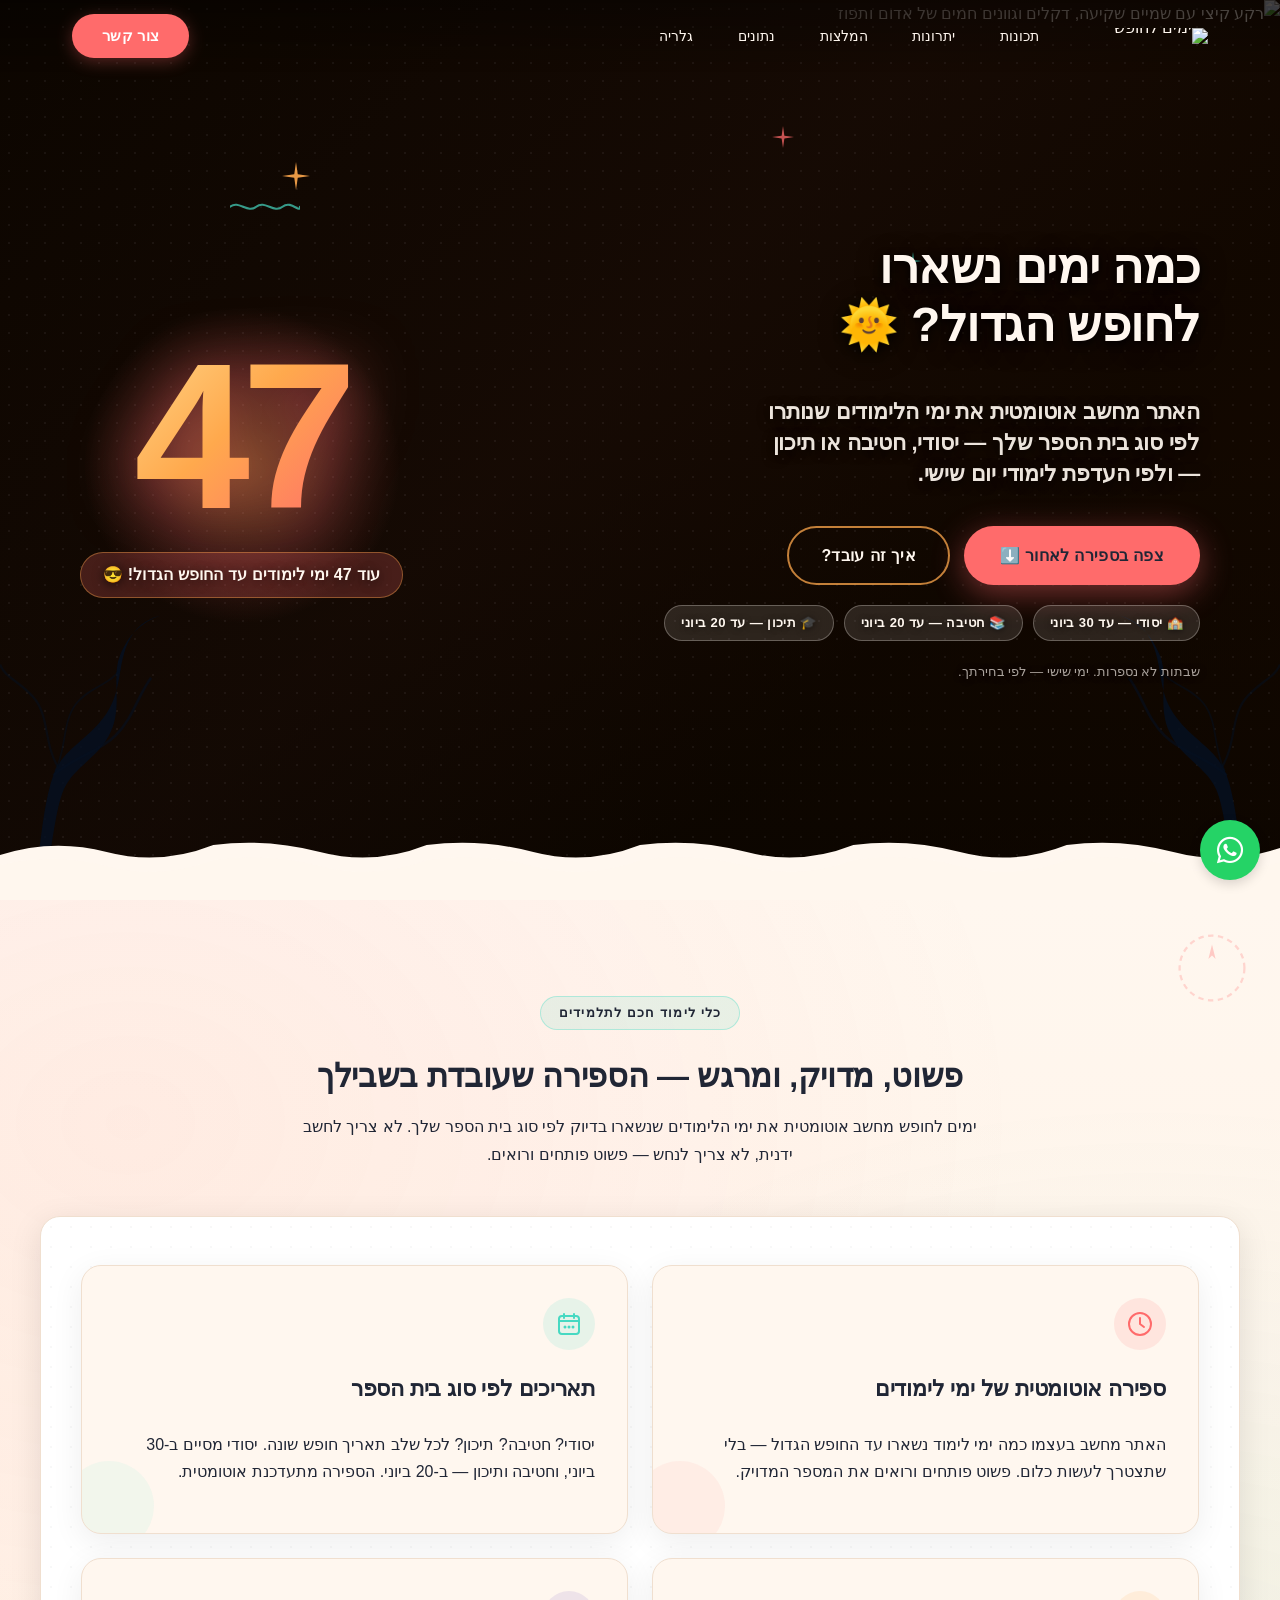
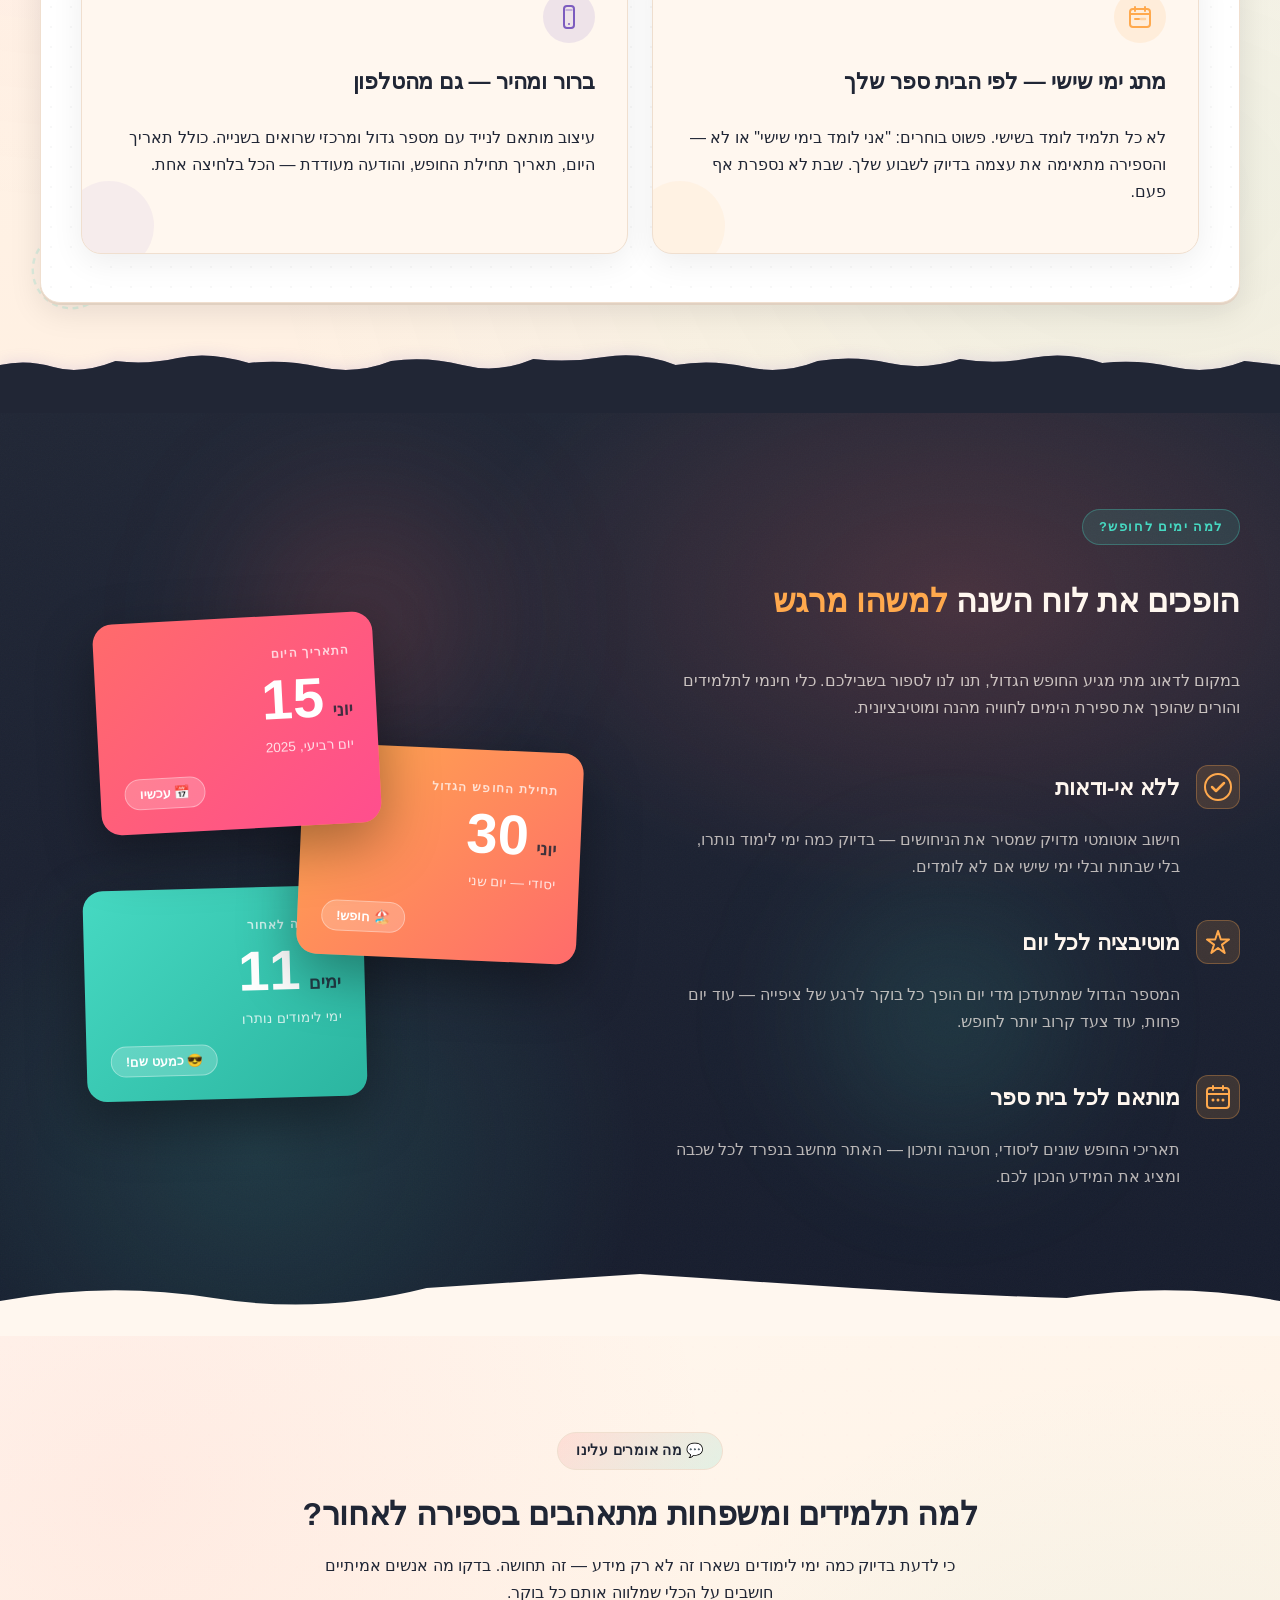
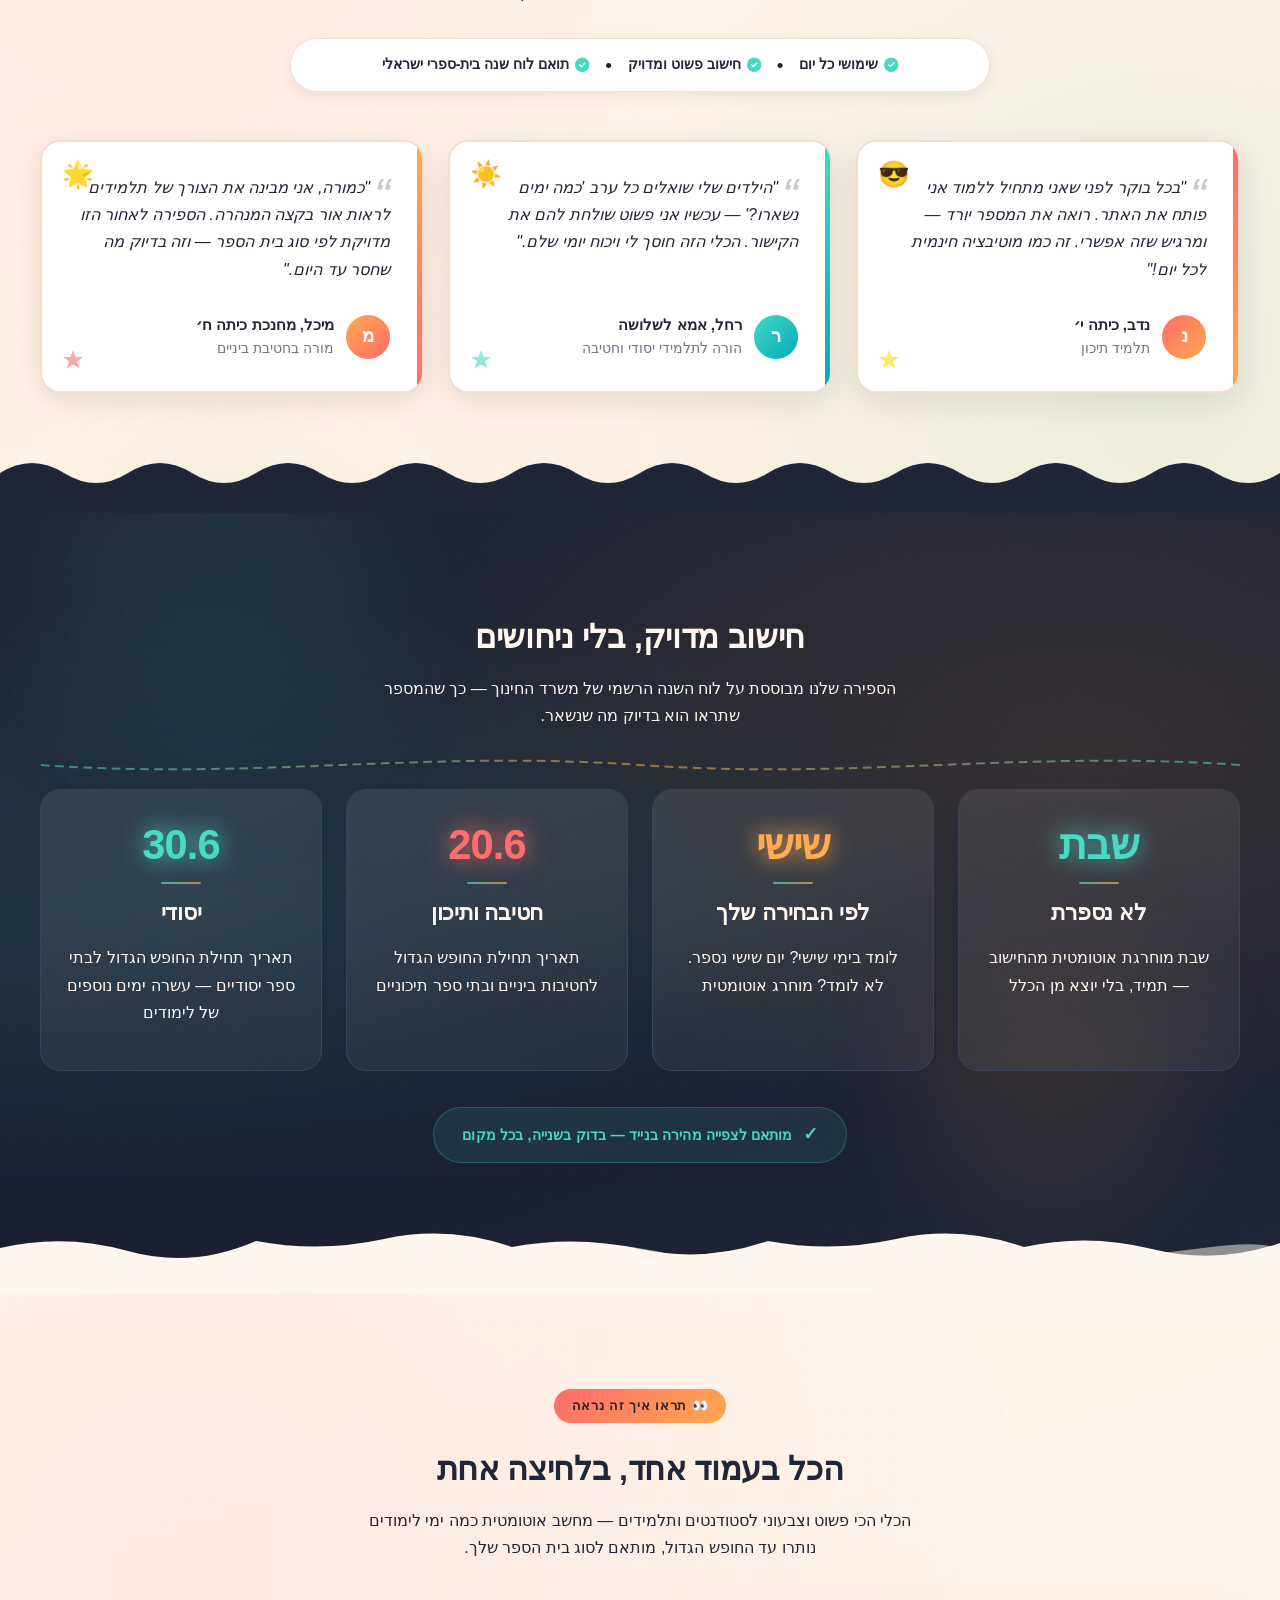
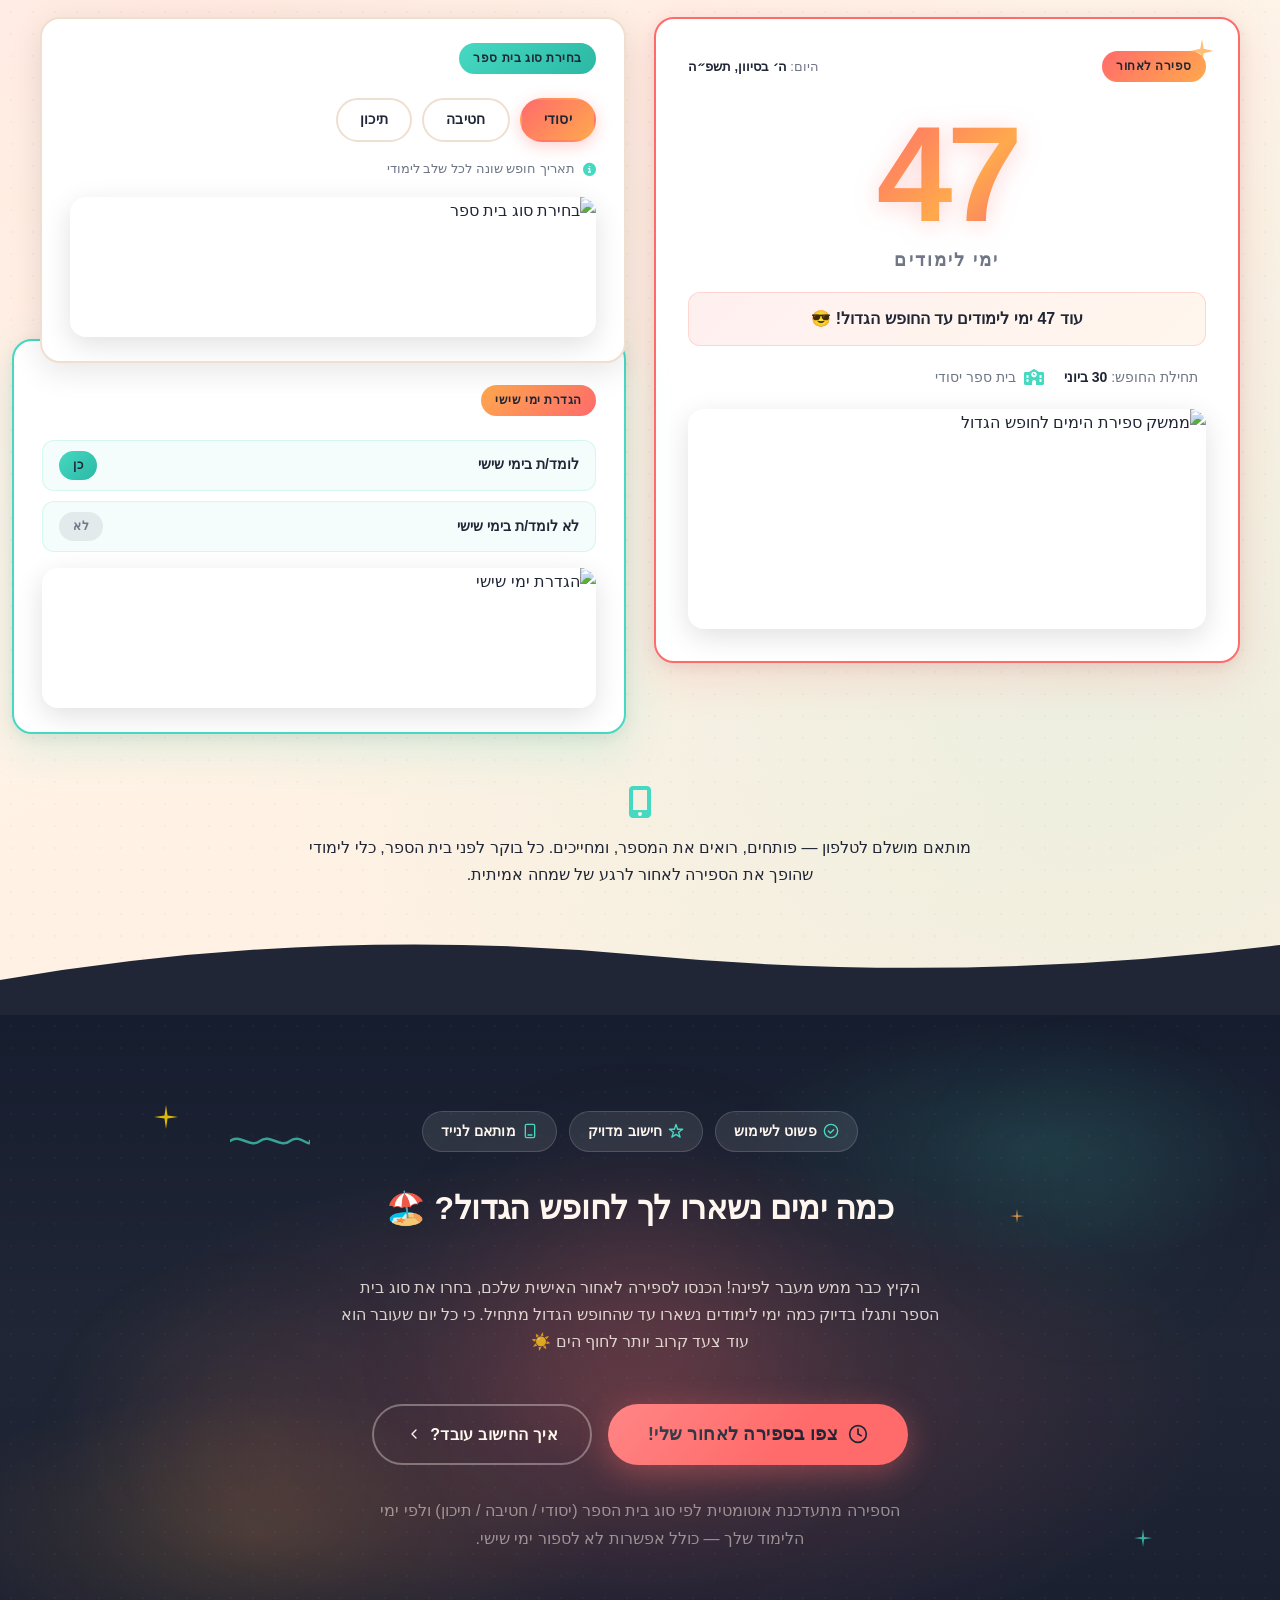
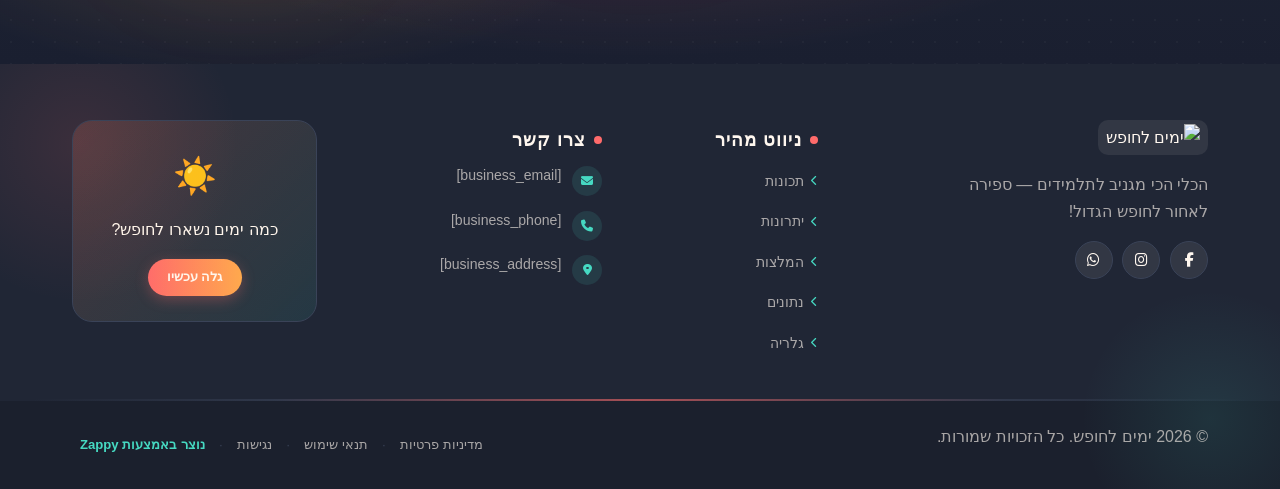
==== index.html @ 3684eeac "Initial website commit" ====
<!DOCTYPE html>
<html lang="he" dir="rtl">
<head>
    <meta charset="UTF-8">
    <meta name="viewport" content="width=device-width, initial-scale=1.0">
    <meta name="robots" content="index, follow">
    <title>ספור את הימים לחופש הגדול — ימים לחופש</title>
    <meta name="description" content="כמה ימים נשארו עד החופש הגדול? גלה עכשיו עם מונה הימים החכם שלנו לתלמידי יסודי, חטיבה ותיכון. כלי לימודי מהנה שמחשב אוטומטית את ימי הלימודים שנותרו ומעלה את ההתרגשות לקראת הקיץ!">
    <meta name="keywords" content="כלים לתלמידים, מונה ימים לחופש הגדול, ספירה לאחור לקיץ, אפליקציות למידה לתלמידים, כמה ימים עד החופש">
    
    <!-- Favicons -->
    <link rel="icon" type="image/x-icon" href="/assets/favicon.ico">
    <link rel="icon" type="image/png" sizes="16x16" href="/assets/favicon-16x16.png">
    <link rel="icon" type="image/png" sizes="32x32" href="/assets/favicon-32x32.png">
    <link rel="icon" type="image/png" sizes="48x48" href="/assets/favicon-48x48.png">
    <link rel="icon" type="image/png" sizes="192x192" href="/assets/favicon-192x192.png">
    <link rel="icon" type="image/png" sizes="512x512" href="/assets/favicon-512x512.png">
    <link rel="apple-touch-icon" href="/assets/apple-touch-icon.png">
    <!-- Zappy Analytics -->
<script>
(function() {
  'use strict';
  
  // Configuration
  var config = {
    websiteId: 'b15dba37-aa4c-4ad7-8414-ff6731cb1a47',
    apiUrl: 'https://api.zappy5.com/api/analytics/track',
    sessionDuration: 30 * 60 * 1000, // 30 minutes
    visitorDuration: 30 * 24 * 60 * 60 * 1000, // 30 days
    trackPageViews: true,
    trackClicks: true,
    trackFormSubmissions: true
  };
  
  // Generate or retrieve persistent visitor ID (30 days)
  function getVisitorId() {
    var visitorKey = 'zappy_visitor_' + config.websiteId;
    var visitor = null;
    
    try {
      visitor = localStorage.getItem(visitorKey);
      if (visitor) {
        var visitorData = JSON.parse(visitor);
        var now = Date.now();
        
        // Check if visitor ID is still valid (30 days)
        if (now - visitorData.created < config.visitorDuration) {
          // Update last seen timestamp
          visitorData.lastSeen = now;
          localStorage.setItem(visitorKey, JSON.stringify(visitorData));
          return visitorData.id;
        }
      }
    } catch (e) {
      console.warn('Zappy Analytics: LocalStorage not available');
    }
    
    // Generate new visitor ID
    var newVisitorId = 'zv_' + Date.now() + '_' + Math.random().toString(36).substr(2, 9);
    
    try {
      localStorage.setItem(visitorKey, JSON.stringify({
        id: newVisitorId,
        created: Date.now(),
        lastSeen: Date.now()
      }));
    } catch (e) {
      // Continue without local storage
    }
    
    return newVisitorId;
  }
  
  // Generate or retrieve session ID (30 minutes)
  function getSessionId() {
    var sessionKey = 'zappy_session_' + config.websiteId;
    var session = null;
    
    try {
      session = sessionStorage.getItem(sessionKey);
      if (session) {
        var sessionData = JSON.parse(session);
        var now = Date.now();
        
        // Check if session is still valid
        if (now - sessionData.timestamp < config.sessionDuration) {
          // Update timestamp
          sessionData.timestamp = now;
          sessionStorage.setItem(sessionKey, JSON.stringify(sessionData));
          return sessionData.id;
        }
      }
    } catch (e) {
      console.warn('Zappy Analytics: SessionStorage not available');
    }
    
    // Generate new session ID
    var newSessionId = 'zs_' + Date.now() + '_' + Math.random().toString(36).substr(2, 9);
    
    try {
      sessionStorage.setItem(sessionKey, JSON.stringify({
        id: newSessionId,
        timestamp: Date.now()
      }));
    } catch (e) {
      // Continue without session storage
    }
    
    return newSessionId;
  }
  
  var visitorId = getVisitorId();
  var sessionId = getSessionId();
  
  // Track an event
  function trackEvent(eventType, data) {
    data = data || {};
    
    var eventData = {
      website_id: config.websiteId,
      event_type: eventType,
      page_path: window.location.pathname,
      referrer: document.referrer || 'direct',
      visitor_id: visitorId,
      session_id: sessionId,
      metadata: data
    };
    
    // Use sendBeacon if available (better for page unload events)
    if (navigator.sendBeacon) {
      var blob = new Blob([JSON.stringify(eventData)], { type: 'application/json' });
      navigator.sendBeacon(config.apiUrl, blob);
    } else {
      // Fallback to fetch
      fetch(config.apiUrl, {
        method: 'POST',
        headers: {
          'Content-Type': 'application/json'
        },
        body: JSON.stringify(eventData),
        keepalive: true
      }).catch(function(error) {
        console.warn('Zappy Analytics: Failed to track event', error);
      });
    }
  }
  
  // Track page view
  if (config.trackPageViews) {
    trackEvent('pageview', {
      title: document.title,
      url: window.location.href
    });
  }
  
  // Track clicks on important elements
  if (config.trackClicks) {
    document.addEventListener('click', function(e) {
      var target = e.target;
      
      // Track button clicks (counted as actions)
      if (target.tagName === 'BUTTON' || target.closest('button')) {
        var button = target.tagName === 'BUTTON' ? target : target.closest('button');
        trackEvent('click', {
          element: 'button',
          text: button.textContent.trim().substring(0, 100),
          id: button.id || null,
          class: button.className || null
        });
      }
      
      // Track link clicks (navigation - not counted as actions)
      else if (target.tagName === 'A' || target.closest('a')) {
        var link = target.tagName === 'A' ? target : target.closest('a');
        trackEvent('navigation', {
          element: 'link',
          text: link.textContent.trim().substring(0, 100),
          href: link.href,
          external: link.hostname !== window.location.hostname
        });
      }
    }, true);
  }
  
  // Track form submissions
  if (config.trackFormSubmissions) {
    document.addEventListener('submit', function(e) {
      var form = e.target;
      
      trackEvent('form_submit', {
        form_id: form.id || null,
        form_name: form.name || null,
        form_action: form.action || null,
        form_method: form.method || 'GET'
      });
    }, true);
  }
  
  // Track time on page (send on page unload)
  var pageLoadTime = Date.now();
  
  window.addEventListener('beforeunload', function() {
    var timeOnPage = Math.floor((Date.now() - pageLoadTime) / 1000); // in seconds
    
    trackEvent('page_unload', {
      time_on_page: timeOnPage,
      page_path: window.location.pathname
    });
  });
  
  // Expose tracking function globally for custom events
  window.zappyAnalytics = {
    track: trackEvent,
    getVisitorId: function() { return visitorId; },
    getSessionId: function() { return sessionId; }
  };
  
})();
</script>
<!-- End Zappy Analytics -->
    <meta property="og:title" content="ספור את הימים לחופש הגדול — ימים לחופש">
    <meta property="og:description" content="כמה ימים נשארו עד החופש הגדול? גלה עכשיו עם מונה הימים החכם שלנו לתלמידי יסודי, חטיבה ותיכון. כלי לימודי מהנה שמחשב אוטומטית את ימי הלימודים שנותרו ומעלה את ההתרגשות לקראת הקיץ!">
    <meta name="twitter:card" content="summary_large_image">
    <meta name="twitter:title" content="ספור את הימים לחופש הגדול — ימים לחופש">
    <meta name="twitter:description" content="כמה ימים נשארו עד החופש הגדול? גלה עכשיו עם מונה הימים החכם שלנו לתלמידי יסודי, חטיבה ותיכון. כלי לימודי מהנה שמחשב אוטומטית את ימי הלימודים שנותרו ומעלה את ההתרגשות לקראת הקיץ!">
    <meta property="og:type" content="website">
  <meta property="og:locale" content="he_IL">
  
  
  
  
  
  <link rel="stylesheet" href="https://cdnjs.cloudflare.com/ajax/libs/font-awesome/6.4.0/css/all.min.css">

    <!-- Favicons -->
    <link rel="icon" type="image/x-icon" href="/assets/favicon.ico">
    <link rel="icon" type="image/png" sizes="16x16" href="/assets/favicon-16x16.png">
    <link rel="icon" type="image/png" sizes="32x32" href="/assets/favicon-32x32.png">
    <link rel="icon" type="image/png" sizes="48x48" href="/assets/favicon-48x48.png">
    <link rel="icon" type="image/png" sizes="192x192" href="/assets/favicon-192x192.png">
    <link rel="icon" type="image/png" sizes="512x512" href="/assets/favicon-512x512.png">
    <link rel="apple-touch-icon" href="/assets/apple-touch-icon.png">
    <!-- Cookie Consent -->
    <link rel="stylesheet" href="https://cdn.jsdelivr.net/npm/vanilla-cookieconsent@3/dist/cookieconsent.css">
    <script src="https://cdn.jsdelivr.net/npm/vanilla-cookieconsent@3/dist/cookieconsent.umd.js"></script>
    <!-- Mickidum Accessibility Toolbar -->
    <script src="https://cdn.jsdelivr.net/gh/mickidum/acc_toolbar/acctoolbar/acctoolbar.min.js"></script>
    <link rel="stylesheet" href="/styles.css">

    <style id="zappy-dropdown-submenu-styles">
      /* ========== DESKTOP DROPDOWN SUBMENU STYLES ========== */
      /* Base styles for dropdown submenus - parent must be positioned */
      .nav-menu li:has(.sub-menu), nav li:has(.sub-menu), .navbar li:has(.sub-menu), #navMenu li:has(.sub-menu) { position: relative; }
      /* Submenu base - hidden by default */
      .nav-menu .sub-menu, nav .sub-menu, .navbar .sub-menu, #navMenu .sub-menu { display: block !important; position: absolute !important; top: 100%; left: 0; min-width: 220px; background: white; border-radius: 8px; box-shadow: 0 8px 25px rgba(0,0,0,0.15); padding: 8px 0; opacity: 0; visibility: hidden; transform: translateY(10px); transition: all 0.3s ease; z-index: 1000; list-style: none; pointer-events: none; }
      /* CRITICAL: Desktop hover styles to show dropdown */
      .nav-menu li:hover > .sub-menu, nav li:hover > .sub-menu, .navbar li:hover > .sub-menu, #navMenu li:hover > .sub-menu { opacity: 1 !important; visibility: visible !important; transform: translateY(0) !important; pointer-events: auto !important; }
      /* Submenu item styling */
      .sub-menu li { list-style: none; margin: 0; padding: 0; }
      .sub-menu a { display: block !important; padding: 10px 16px !important; color: var(--text-dark, #333) !important; font-weight: 500; text-decoration: none; white-space: nowrap; transition: background-color 0.2s; }
      .sub-menu .zappy-nav-child > a { padding-left: 28px !important; font-size: 0.9em !important; opacity: 0.85 !important; }
      [dir="rtl"] .sub-menu .zappy-nav-child > a, html[lang="he"] .sub-menu .zappy-nav-child > a, html[lang="ar"] .sub-menu .zappy-nav-child > a { padding-left: 10px !important; padding-right: 28px !important; }
      .sub-menu .zappy-nav-parent > a { font-weight: 600 !important; }
      .sub-menu a:hover { background-color: #f5f5f5; }
      /* RTL (Hebrew/Arabic) dropdown positioning */
      [dir="rtl"] .nav-menu .sub-menu, [dir="rtl"] nav .sub-menu, [dir="rtl"] .navbar .sub-menu, html[lang="he"] .nav-menu .sub-menu, html[lang="he"] nav .sub-menu, html[lang="he"] .navbar .sub-menu, html[lang="ar"] .nav-menu .sub-menu, html[lang="ar"] nav .sub-menu, html[lang="ar"] .navbar .sub-menu { left: auto !important; right: 0 !important; }
      /* Hide empty dropdown menus (exclude catalog sub-menus that use <a> children instead of <li>) */
      .sub-menu:empty, .sub-menu:not(:has(li:not(.zappy-hidden-menu-item))):not(:has(> a)), .sub-menu:not(:has(li)):not(:has(> a)) { display: none !important; opacity: 0 !important; visibility: hidden !important; pointer-events: none !important; }
      /* Desktop: show submenu on Menu Group hover */
      li:has(.menu-group-title):hover > .sub-menu { opacity: 1 !important; visibility: visible !important; transform: translateY(0) !important; pointer-events: auto !important; }
      /* Menu Group title styling */
      .nav-menu > li > .menu-group-title, #navMenu > li > .menu-group-title { display: inline-block; padding: 0.5rem 1rem; cursor: default; user-select: none; }
      
      /* ========== MOBILE SUBMENU STYLES ========== */
      @media (max-width: 768px) {
        .nav-menu .sub-menu, nav .sub-menu, .navbar .sub-menu, #navMenu .sub-menu { position: static !important; transform: none !important; box-shadow: none !important; background: transparent !important; max-height: 0; overflow: hidden; opacity: 0; visibility: hidden; transition: max-height 0.3s ease, opacity 0.3s ease; padding: 0 !important; border-radius: 0 !important; }
        .navbar .sub-menu.mobile-expanded, .nav-menu .sub-menu.mobile-expanded, #navMenu .sub-menu.mobile-expanded { max-height: none !important; overflow-y: visible !important; opacity: 1 !important; visibility: visible !important; padding: 8px 0 8px 16px !important; }
        [dir="rtl"] .sub-menu.mobile-expanded, html[lang="he"] .sub-menu.mobile-expanded { padding: 8px 16px 8px 0 !important; }
        /* Disable hover behavior on mobile */
        .nav-menu li:hover > .sub-menu, nav li:hover > .sub-menu, .navbar li:hover > .sub-menu, #navMenu li:hover > .sub-menu { opacity: 0; visibility: hidden; pointer-events: none; }
        .nav-menu li > .sub-menu.mobile-expanded, nav li > .sub-menu.mobile-expanded, .navbar li > .sub-menu.mobile-expanded, #navMenu li > .sub-menu.mobile-expanded { opacity: 1 !important; visibility: visible !important; pointer-events: auto !important; }
        .nav-menu li:has(.sub-menu), nav li:has(.sub-menu), .navbar li:has(.sub-menu), #navMenu li:has(.sub-menu) { display: flex !important; flex-wrap: wrap !important; align-items: center !important; position: relative !important; min-height: 44px !important; }
        .nav-menu li:has(.sub-menu) > a, nav li:has(.sub-menu) > a, .navbar li:has(.sub-menu) > a, #navMenu li:has(.sub-menu) > a { flex: 1 !important; min-width: 0 !important; }
        .nav-menu li:has(.sub-menu) > .menu-group-title, nav li:has(.sub-menu) > .menu-group-title, .navbar li:has(.sub-menu) > .menu-group-title, #navMenu li:has(.sub-menu) > .menu-group-title { flex: 1 !important; min-width: 0 !important; padding: 0 !important; line-height: inherit !important; }
        .nav-menu li:has(.sub-menu) > .sub-menu, nav li:has(.sub-menu) > .sub-menu, .navbar li:has(.sub-menu) > .sub-menu, #navMenu li:has(.sub-menu) > .sub-menu { flex-basis: 100% !important; width: 100% !important; }
        .nav-menu li:has(.sub-menu) > a [class*="chevron"], .nav-menu li:has(.sub-menu) > a [class*="arrow"], .nav-menu li:has(.sub-menu) > a .fa-chevron-down, .nav-menu li:has(.sub-menu) > a .fa-angle-down, nav li:has(.sub-menu) > a [class*="chevron"], nav li:has(.sub-menu) > a [class*="arrow"], #navMenu li:has(.sub-menu) > a [class*="chevron"], #navMenu li:has(.sub-menu) > a [class*="arrow"] { display: none !important; visibility: hidden !important; }
        .mobile-submenu-toggle { display: flex !important; align-items: center !important; justify-content: center !important; width: 44px !important; height: auto !important; background: transparent !important; border: none !important; cursor: pointer !important; color: var(--text-light) !important; position: static !important; flex-shrink: 0 !important; align-self: stretch !important; z-index: 2 !important; padding: 0 !important; margin: 0 !important; }
        .mobile-submenu-toggle::after { content: '' !important; width: 0 !important; height: 0 !important; border-left: 6px solid transparent !important; border-right: 6px solid transparent !important; border-top: 7px solid currentColor !important; transition: transform 0.3s ease !important; }
        .mobile-submenu-toggle.expanded::after { transform: rotate(180deg) !important; }
        .sub-menu a { padding: 10px 0 !important; display: block !important; color: var(--text-light) !important; white-space: normal !important; }
        .sub-menu .zappy-nav-child > a { padding-left: 28px !important; font-size: 0.9em !important; opacity: 0.85 !important; }
        [dir="rtl"] .sub-menu .zappy-nav-child > a, html[lang="he"] .sub-menu .zappy-nav-child > a, html[lang="ar"] .sub-menu .zappy-nav-child > a { padding-left: 0 !important; padding-right: 28px !important; }
        .sub-menu .zappy-nav-parent > a { font-weight: 600 !important; }
        .nav-menu.active, #navMenu.active { max-width: 100vw !important; overflow-x: hidden !important; box-sizing: border-box !important; }
        .navbar .sub-menu li a, nav.navbar .sub-menu li a, .zappy-products-dropdown .sub-menu a { color: var(--text-light) !important; }
      }
      @media (min-width: 769px) { .mobile-submenu-toggle { display: none !important; } }
    </style>

    <style id="zappy-widget-visibility">
      html[dir="rtl"] .whatsapp-float { right: 20px !important; left: auto !important; }
      html[dir="ltr"] .whatsapp-float, html:not([dir]) .whatsapp-float { left: 20px !important; right: auto !important; }
      html[dir="rtl"] #mic-access-tool-general-button, html[dir="rtl"] .mic-access-tool-general-button,
      html[dir="rtl"] #mic-init-access-tool .mic-access-tool-general-button,
      html[dir="rtl"] #mic-init-access-tool #mic-access-tool-general-button,
      html[dir="rtl"] ._access-icon { left: 20px !important; right: auto !important; }
      html[dir="ltr"] #mic-access-tool-general-button, html[dir="ltr"] .mic-access-tool-general-button,
      html[dir="ltr"] #mic-init-access-tool .mic-access-tool-general-button,
      html[dir="ltr"] #mic-init-access-tool #mic-access-tool-general-button,
      html[dir="ltr"] ._access-icon,
      html:not([dir]) #mic-access-tool-general-button, html:not([dir]) .mic-access-tool-general-button,
      html:not([dir]) #mic-init-access-tool .mic-access-tool-general-button,
      html:not([dir]) #mic-init-access-tool #mic-access-tool-general-button,
      html:not([dir]) ._access-icon { right: 20px !important; left: auto !important; }
      @media (max-width: 768px) { .whatsapp-float { display: flex !important; } }
      @media (min-width: 769px) { .whatsapp-float { display: flex !important; } }
      @media (max-width: 768px) {
        #mic-access-tool-general-button, .mic-access-tool-general-button,
        #mic-init-access-tool .mic-access-tool-general-button, #mic-init-access-tool #mic-access-tool-general-button,
        ._access-icon { display: flex !important; visibility: visible !important; opacity: 1 !important; pointer-events: auto !important; }
        #mic-access-tool-box.opened-mic-access-tool, .mic-access-tool-box.opened-mic-access-tool,
        #mic-init-access-tool #mic-access-tool-box.opened-mic-access-tool {
          visibility: visible !important; opacity: 1 !important; pointer-events: auto !important;
        }
      }
      @media (min-width: 769px) {
        #mic-access-tool-general-button, .mic-access-tool-general-button,
        #mic-init-access-tool .mic-access-tool-general-button, #mic-init-access-tool #mic-access-tool-general-button,
        ._access-icon { display: flex !important; visibility: visible !important; opacity: 1 !important; pointer-events: auto !important; }
        #mic-access-tool-box.opened-mic-access-tool, .mic-access-tool-box.opened-mic-access-tool,
        #mic-init-access-tool #mic-access-tool-box.opened-mic-access-tool {
          visibility: visible !important; opacity: 1 !important; pointer-events: auto !important;
        }
      }
    </style>
</head>
<body>

  <nav class="navbar" dir="rtl">
  <button class="mobile-toggle" id="mobileToggle" aria-label="Menu">
    <svg class="hamburger-icon" width="24" height="24" viewBox="0 0 24 24" fill="none">
      <path d="M3 12h18M3 6h18M3 18h18" stroke="currentColor" stroke-width="2" stroke-linecap="round"></path>
    </svg>
    <svg class="close-icon" width="24" height="24" viewBox="0 0 24 24" fill="none" style="display: none;">
      <path d="M18 6L6 18M6 6l12 12" stroke="currentColor" stroke-width="2" stroke-linecap="round"></path>
    </svg>
  </button>

  <button class="phone-header-btn" data-phone="" aria-label="Call">
    <svg width="20" height="20" viewBox="0 0 24 24" fill="currentColor">
      <path d="M22 16.92v3a2 2 0 0 1-2.18 2 19.79 19.79 0 0 1-8.63-3.07 19.5 19.5 0 0 1-6-6 19.79 19.79 0 0 1-3.07-8.67A2 2 0 0 1 4.11 2h3a2 2 0 0 1 2 1.72 12.84 12.84 0 0 0 .7 2.81 2 2 0 0 1-.45 2.11L8.09 9.91a16 16 0 0 0 6 6l1.27-1.27a2 2 0 0 1 2.11-.45 12.84 12.84 0 0 0 2.81.7A2 2 0 0 1 22 16.92z"></path>
    </svg>
  </button>

  <div class="nav-container">
    <div class="nav-right-group"><div class="nav-brand">
      <a href="/" class="logo-link">
        <img src="/assets/education-tools-for-students-logo.webp" alt="ימים לחופש" class="logo">
      </a>
    </div><ul class="nav-menu" id="navMenu"><li><a href="#features">תכונות</a></li><li><a href="#benefits">יתרונות</a></li><li><a href="#testimonials">המלצות</a></li><li><a href="#stats">נתונים</a></li><li><a href="#showcase">גלריה</a></li></ul></div>

    

    <div class="nav-cta-container">
      <a href="#cta" class="nav-cta-btn">צור קשר</a>
    </div>
  </div>
</nav>
<script>

// Navbar Mobile Menu Toggle and Contrast Fix
(function() {
  // Use 'load' event instead of 'DOMContentLoaded' to ensure we run AFTER all other scripts
  window.addEventListener('load', function() {
    
    // FIX MOBILE BUTTON CONTRAST
    // Detect navbar background color and apply contrasting color to mobile buttons
    const navbar = document.querySelector('.navbar, nav, header');
    if (!navbar) {
      console.log('[Navbar] Navbar element not found');
      return;
    }
    
    // DECLARE VARIABLES EARLY to avoid Temporal Dead Zone errors
    // These are used in multiple places below
    let mobileToggle = document.getElementById('mobileToggle') ||
                       document.querySelector('.mobile-toggle') ||
                       document.querySelector('.hamburger') ||
                       document.querySelector('.hamburger-menu') ||
                       document.querySelector('.menu-toggle') ||
                       document.querySelector('.burger-menu') ||
                       document.querySelector('[aria-label="Menu"]') ||
                       document.querySelector('[aria-label="תפריט"]');
    
    const phoneBtn = document.querySelector('.phone-header-btn');
    
    const computedStyle = window.getComputedStyle(navbar);
    let bgColor = computedStyle.backgroundColor;
    
    console.log('[Navbar] Initial navbar background:', bgColor);
    
    // Check if background is transparent or rgba with 0 alpha
    const isTransparent = bgColor === 'transparent' || 
                         bgColor === 'rgba(0, 0, 0, 0)' ||
                         (bgColor.startsWith('rgba') && bgColor.includes(', 0)'));
    
    if (isTransparent) {
      // Check for background-image or gradient
      const bgImage = computedStyle.backgroundImage;
      if (bgImage && bgImage !== 'none') {
        console.log('[Navbar] Navbar has background image/gradient, using dark text');
        bgColor = 'rgb(240, 240, 240)'; // Assume light background
      } else {
        // Transparent navbar - check body background
        const bodyBg = window.getComputedStyle(document.body).backgroundColor;
        console.log('[Navbar] Navbar transparent, using body background:', bodyBg);
        bgColor = bodyBg;
      }
    }
    
    // Calculate luminance to determine if background is light or dark
    const rgb = bgColor.match(/\d+/g);
    if (rgb && rgb.length >= 3) {
      const r = parseInt(rgb[0]);
      const g = parseInt(rgb[1]);
      const b = parseInt(rgb[2]);
      const luminance = (0.299 * r + 0.587 * g + 0.114 * b) / 255;
      
      // Mobile button colors are set by Claude's AI-generated CSS (same as .nav-menu a)
      // No dynamic color overrides needed - colors come from the generated navbar CSS
      console.log('[Navbar] Mobile button colors preserved from Claude CSS (luminance:', luminance.toFixed(2) + ')');
      
      // FIX ICON SIZES - Ensure SVGs are properly sized and visible
      // INJECT CRITICAL CSS TO OVERRIDE ANY CONFLICTING RULES
      const criticalCSS = document.createElement('style');
      criticalCSS.id = 'zappy-mobile-nav-fix';
      const htmlLang = document.documentElement.lang || 'en';
      const htmlDir = document.documentElement.dir || 'ltr';
      // Check both dir attribute AND lang for RTL detection
      // dir="rtl" is the most reliable indicator
      const isRTL = htmlDir === 'rtl' || htmlLang === 'he' || htmlLang === 'ar';
      
      criticalCSS.textContent = `
        /* Hide mobile buttons on desktop, show only on mobile */
        @media (min-width: 769px) {
          .mobile-toggle,
          .phone-header-btn {
            display: none !important;
          }
        }
        
        /* Show and position mobile buttons correctly on mobile */
        @media (max-width: 768px) {
          .mobile-toggle,
          .phone-header-btn {
            position: absolute !important;
            top: 0 !important;
            bottom: 0 !important;
            margin-top: auto !important;
            margin-bottom: auto !important;
            z-index: 1001 !important;
            display: flex !important;
            align-items: center !important;
            justify-content: center !important;
            width: 36px !important;
            height: 36px !important;
            border-radius: 50% !important;
            border: none !important;
            cursor: pointer !important;
            padding: 6px !important;
            background: none !important;
            color: var(--nav-text, var(--text-light)) !important;
            touch-action: manipulation !important;
            -webkit-tap-highlight-color: transparent !important;
          }
          
          /* LTR positioning (default): hamburger LEFT, phone RIGHT */
          html:not([dir="rtl"]):not([lang="he"]):not([lang="ar"]) .mobile-toggle,
          html[dir="ltr"] .mobile-toggle {
            left: 12px !important;
            right: auto !important;
          }
          html:not([dir="rtl"]):not([lang="he"]):not([lang="ar"]) .phone-header-btn,
          html[dir="ltr"] .phone-header-btn {
            right: 12px !important;
            left: auto !important;
          }
          
          /* RTL positioning: hamburger RIGHT, phone LEFT */
          html[dir="rtl"] .mobile-toggle,
          html[lang="he"] .mobile-toggle,
          html[lang="ar"] .mobile-toggle {
            right: 12px !important;
            left: auto !important;
          }
          html[dir="rtl"] .phone-header-btn,
          html[lang="he"] .phone-header-btn,
          html[lang="ar"] .phone-header-btn {
            left: 12px !important;
            right: auto !important;
          }
          
          /* CRITICAL: Ensure nav-container has min-height on mobile */
          /* All children are positioned absolutely/fixed on mobile, so height:auto collapses to 0 */
          .nav-container {
            min-height: 70px !important;
            position: relative !important;
          }
          
          /* Ensure SVG icons are properly sized and inherit color */
          .mobile-toggle svg,
          .phone-header-btn svg {
            width: 24px !important;
            height: 24px !important;
            /* Don't force display - let JavaScript control hamburger/close toggle */
          }
          
          /* Reset nav-cta-container on mobile - remove desktop box-shadow/padding */
          /* that creates a visible ghost box when CTA button is hidden */
          .nav-cta-container {
            box-shadow: none !important;
            padding: 0 !important;
          }
          
          /* Hide nav-cta-container entirely on mobile when there's no lang-switcher */
          /* (only the CTA button is inside, and it's hidden on mobile) */
          .nav-cta-container:not(:has(.lang-switcher)) {
            display: none !important;
          }
          
          /* CRITICAL: Prevent hero image fade gradient from bleeding over headline text */
          /* The .image-fade-gradient has bottom: -30px (extends below parent) */
          /* On mobile stacked layout, this overlaps the h1 text below the image */
          .hero-image-column {
            overflow: hidden !important;
          }
          .image-fade-gradient {
            bottom: 0 !important;
          }
          
          /* Hide desktop language switcher on mobile - hamburger menu handles it */
          /* High specificity to override stored CSS */
          .lang-switcher,
          .nav-cta-container .lang-switcher,
          .nav-container .lang-switcher,
          .navbar .lang-switcher,
          .navbar .nav-cta-container .lang-switcher {
            display: none !important;
          }
        }
      `;
      
      // Remove existing fix if present and inject new one
      const existing = document.getElementById('zappy-mobile-nav-fix');
      if (existing) existing.remove();
      document.head.appendChild(criticalCSS);
      
      console.log('[Navbar] Critical CSS injected for mobile nav positioning');
      
      // ONLY apply inline positioning styles on mobile viewport
      // On desktop, the CSS handles hiding these buttons with display: none
      // Inline styles were breaking desktop layout by overriding CSS
      const isMobileViewport = window.innerWidth <= 768;
      
      if (mobileToggle) {
        // Icon sizing applies to all viewports for consistency
        const hamburgerIcon = mobileToggle.querySelector('.hamburger-icon');
        const closeIcon = mobileToggle.querySelector('.close-icon');
        
        if (hamburgerIcon) {
          hamburgerIcon.style.setProperty('width', '24px', 'important');
          hamburgerIcon.style.setProperty('height', '24px', 'important');
          hamburgerIcon.style.setProperty('display', 'block', 'important'); // Show hamburger by default
        }
        if (closeIcon) {
          closeIcon.style.setProperty('width', '24px', 'important');
          closeIcon.style.setProperty('height', '24px', 'important');
          closeIcon.style.setProperty('display', 'none', 'important'); // Hide close icon by default
        }
        
        // ONLY set positioning inline styles on mobile
        if (isMobileViewport) {
          mobileToggle.style.setProperty('position', 'absolute', 'important');
          mobileToggle.style.setProperty('top', '0', 'important');
          mobileToggle.style.setProperty('bottom', '0', 'important');
          mobileToggle.style.setProperty('margin-top', 'auto', 'important');
          mobileToggle.style.setProperty('margin-bottom', 'auto', 'important');
          mobileToggle.style.setProperty('z-index', '1001', 'important');
          
          // Clear any inline left/right so CSS can take over based on html[dir]
          mobileToggle.style.removeProperty('left');
          mobileToggle.style.removeProperty('right');
          
          console.log('[Navbar] Mobile toggle positioning applied (mobile viewport)');
        } else {
          // On desktop, clear any positioning styles to let CSS handle it
          mobileToggle.style.removeProperty('position');
          mobileToggle.style.removeProperty('top');
          mobileToggle.style.removeProperty('transform');
          mobileToggle.style.removeProperty('z-index');
          mobileToggle.style.removeProperty('left');
          mobileToggle.style.removeProperty('right');
          console.log('[Navbar] Desktop viewport - cleared mobile toggle inline positioning');
        }
      }
      
      if (phoneBtn) {
        // Icon sizing applies to all viewports
        const phoneIcon = phoneBtn.querySelector('svg');
        if (phoneIcon) {
          phoneIcon.style.width = '24px';
          phoneIcon.style.height = '24px';
          phoneIcon.setAttribute('width', '24');
          phoneIcon.setAttribute('height', '24');
        }
        
        // ONLY set positioning inline styles on mobile
        if (isMobileViewport) {
          phoneBtn.style.setProperty('position', 'absolute', 'important');
          phoneBtn.style.setProperty('top', '0', 'important');
          phoneBtn.style.setProperty('bottom', '0', 'important');
          phoneBtn.style.setProperty('margin-top', 'auto', 'important');
          phoneBtn.style.setProperty('margin-bottom', 'auto', 'important');
          phoneBtn.style.setProperty('z-index', '1001', 'important');
          
          // Clear any inline left/right so CSS can take over based on html[dir]
          phoneBtn.style.removeProperty('left');
          phoneBtn.style.removeProperty('right');
          
          console.log('[Navbar] Phone button positioning applied (mobile viewport)');
        } else {
          // On desktop, clear any positioning styles to let CSS handle it
          phoneBtn.style.removeProperty('position');
          phoneBtn.style.removeProperty('top');
          phoneBtn.style.removeProperty('transform');
          phoneBtn.style.removeProperty('z-index');
          phoneBtn.style.removeProperty('left');
          phoneBtn.style.removeProperty('right');
          console.log('[Navbar] Desktop viewport - cleared phone button inline positioning');
        }
      }
    } else {
      console.log('[Navbar] Could not parse background color:', bgColor);
    }
    
    // MOBILE MENU TOGGLE
    // Re-query in case DOM changed (mobileToggle already declared at top of function)
    mobileToggle = document.getElementById('mobileToggle') ||
                   document.querySelector('.mobile-toggle') ||
                   document.querySelector('.hamburger') ||
                   document.querySelector('.hamburger-menu') ||
                   document.querySelector('.menu-toggle') ||
                   document.querySelector('.burger-menu') ||
                   document.querySelector('[aria-label="Menu"]') ||
                   document.querySelector('[aria-label="תפריט"]');
    
    // EXPANDED SEARCH: Find nav menu by ID or class
    const navMenu = document.getElementById('navMenu') ||
                  document.querySelector('.nav-menu') ||
                  document.querySelector('.nav-links') ||
                  document.querySelector('nav ul:not(.submenu)');
    
    if (!mobileToggle || !navMenu) {
      console.log('[Navbar] Mobile toggle or menu not found:', { toggle: !!mobileToggle, menu: !!navMenu });
      return;
    }
    
    // Ensure navMenu has ID for CSS targeting
    if (!navMenu.id) {
      navMenu.id = 'navMenu';
    }
    
    console.log('[Navbar] Initializing mobile menu...');
    
    // Remove any existing event listeners by cloning the button
    const newToggle = mobileToggle.cloneNode(true);
    mobileToggle.parentNode.replaceChild(newToggle, mobileToggle);
    
    // Toggle menu handler (shared by click and touchend)
    function handleToggle(e) {
      e.preventDefault();
      e.stopPropagation();
      
      const hamburgerIcon = newToggle.querySelector('.hamburger-icon');
      const closeIcon = newToggle.querySelector('.close-icon');
      const isActive = navMenu.classList.contains('active');
      
      if (isActive) {
        // Close menu
        navMenu.classList.remove('active');
        if (hamburgerIcon) hamburgerIcon.style.setProperty('display', 'block', 'important');
        if (closeIcon) closeIcon.style.setProperty('display', 'none', 'important');
        document.body.style.overflow = '';
        console.log('[Navbar] Menu closed');
      } else {
        // Open menu
        navMenu.classList.add('active');
        if (hamburgerIcon) hamburgerIcon.style.setProperty('display', 'none', 'important');
        if (closeIcon) closeIcon.style.setProperty('display', 'block', 'important');
        document.body.style.overflow = 'hidden';
        console.log('[Navbar] Menu opened');
      }
    }
    
    // Use click for desktop/emulation and touchend as iOS Safari fallback.
    // Prevent double-fire with a timestamp guard.
    var lastToggleTime = 0;
    function guardedToggle(e) {
      var now = Date.now();
      if (now - lastToggleTime < 300) return;
      lastToggleTime = now;
      handleToggle(e);
    }
    
    newToggle.addEventListener('click', guardedToggle);
    newToggle.addEventListener('touchend', guardedToggle);
    
    // Close menu when clicking nav links (but NOT dropdown toggles)
    const navLinks = navMenu.querySelectorAll('a');
    navLinks.forEach(function(link) {
      link.addEventListener('click', function() {
        // Don't close if it's a dropdown child (unless it's a real navigation link)
        if (this.getAttribute('href') === '#') return;
        
        const hamburgerIcon = newToggle.querySelector('.hamburger-icon');
        const closeIcon = newToggle.querySelector('.close-icon');
        
        navMenu.classList.remove('active');
        if (hamburgerIcon) hamburgerIcon.style.setProperty('display', 'block', 'important');
        if (closeIcon) closeIcon.style.setProperty('display', 'none', 'important');
        document.body.style.overflow = '';
        console.log('[Navbar] Menu closed (link clicked)');
      });
    });
    
    // DROPDOWN MENU TOGGLE (for mobile and touch devices)
    var dropdownToggles = navMenu.querySelectorAll('.dropdown-toggle');
    dropdownToggles.forEach(function(toggle) {
      toggle.addEventListener('click', function(e) {
        e.preventDefault();
        e.stopPropagation();
        var parent = this.closest('.nav-dropdown');
        if (!parent) return;
        
        // Close other open dropdowns at the same level
        var siblings = parent.parentNode.querySelectorAll('.nav-dropdown.open');
        siblings.forEach(function(sib) {
          if (sib !== parent) sib.classList.remove('open');
        });
        
        parent.classList.toggle('open');
        console.log('[Navbar] Dropdown toggled:', parent.classList.contains('open') ? 'open' : 'closed');
      });
    });
    
    // Close dropdowns when clicking outside
    document.addEventListener('click', function(e) {
      if (!e.target.closest('.nav-dropdown')) {
        var openDropdowns = document.querySelectorAll('.nav-dropdown.open');
        openDropdowns.forEach(function(dd) { dd.classList.remove('open'); });
      }
    });
    
    console.log('[Navbar] Dropdown handlers initialized for ' + dropdownToggles.length + ' dropdowns');
    
    // Phone button functionality (phoneBtn already declared at top of function)
    if (phoneBtn) {
      phoneBtn.addEventListener('click', function() {
        // Get phone number from placeholder in page or use default
        const phoneLinks = document.querySelectorAll('a[href^="tel:"]');
        const phoneNumber = phoneLinks.length > 0 
          ? phoneLinks[0].getAttribute('href').replace('tel:', '')
          : '[business_phone]';
        
        window.location.href = 'tel:' + phoneNumber;
        console.log('[Navbar] Phone button clicked');
      });
    }
    
    console.log('[Navbar] Mobile menu initialized successfully');
    
    // WhatsApp button visibility is now controlled via CSS (siteSettings).
    // No JS-based desktop hiding — the button is visible on both mobile and desktop by default.
  });
})();

</script>
  
  <main>
    <section class="index-hero-section" data-layout-spec="בית-hero" dir="rtl" data-hero-type="fullscreen-scrim">
  <!-- Background image layer -->
  <div class="index-hero-bg-wrapper">
    <img data-hero-bg="true" data-placeholder="index-hero-image-1" data-context="Vibrant Israeli summer sky scene at golden hour with warm sunset gradients in coral, orange and amber tones. Soft palm tree silhouettes frame the edges. Abstract school notebook paper details and sun-bleached beach atmosphere in the distance. Stylized, editorial poster aesthetic with halftone texture overlaid. No text, no people, purely atmospheric background for a student vacation countdown website." width="1200" height="700" src="/assets/site-index-hero-image-1.webp" alt="רקע קיצי עם שמיים שקיעה, דקלים וגוונים חמים של אדום ותפוז" class="index-hero-bg-img">
  </div>

  <!-- Scrim overlay -->
  <div class="index-hero-scrim" aria-hidden="true"></div>

  <!-- Halftone texture overlay -->
  <div class="index-hero-halftone" aria-hidden="true"></div>

  <!-- Decorative: Palm silhouette left -->
  <svg class="index-hero-palm index-hero-palm--start" aria-hidden="true" data-no-icon-edit="true" viewBox="0 0 180 420" fill="none" xmlns="http://www.w3.org/2000/svg" preserveAspectRatio="xMaxYMax meet">
    <path d="M140,420 C140,420 135,320 120,280 C110,250 80,240 60,210 C40,180 50,150 30,120 C20,105 0,100 0,100 C20,108 35,120 45,145 C55,170 42,200 55,230 C68,260 95,268 108,295 C122,325 125,420 140,420 Z" fill="#051020" opacity="0.85"></path>
    <path d="M120,280 C100,260 70,255 50,235 C30,215 25,190 10,170" stroke="#051020" stroke-width="3" opacity="0.6" fill="none"></path>
    <path d="M115,270 C130,245 125,215 140,195 C155,175 175,170 180,155" stroke="#051020" stroke-width="2.5" opacity="0.5" fill="none"></path>
    <path d="M118,275 C105,250 110,220 95,200 C80,180 55,178 45,160" stroke="#051020" stroke-width="2" opacity="0.5" fill="none"></path>
  </svg>

  <!-- Decorative: Palm silhouette right -->
  <svg class="index-hero-palm index-hero-palm--end" aria-hidden="true" data-no-icon-edit="true" viewBox="0 0 180 420" fill="none" xmlns="http://www.w3.org/2000/svg" preserveAspectRatio="xMinYMax meet">
    <path d="M40,420 C40,420 45,320 60,280 C70,250 100,240 120,210 C140,180 130,150 150,120 C160,105 180,100 180,100 C160,108 145,120 135,145 C125,170 138,200 125,230 C112,260 85,268 72,295 C58,325 55,420 40,420 Z" fill="#051020" opacity="0.85"></path>
    <path d="M60,280 C80,260 110,255 130,235 C150,215 155,190 170,170" stroke="#051020" stroke-width="3" opacity="0.6" fill="none"></path>
    <path d="M65,270 C50,245 55,215 40,195 C25,175 5,170 0,155" stroke="#051020" stroke-width="2.5" opacity="0.5" fill="none"></path>
    <path d="M62,275 C75,250 70,220 85,200 C100,180 125,178 135,160" stroke="#051020" stroke-width="2" opacity="0.5" fill="none"></path>
  </svg>

  <!-- Decorative: Star sparkles -->
  <svg class="index-hero-star index-hero-star--1" aria-hidden="true" data-no-icon-edit="true" viewBox="0 0 24 24" fill="none" xmlns="http://www.w3.org/2000/svg">
    <path d="M12 0 L13.5 10.5 L24 12 L13.5 13.5 L12 24 L10.5 13.5 L0 12 L10.5 10.5 Z" fill="#FFA94D" opacity="0.9"></path>
  </svg>
  <svg class="index-hero-star index-hero-star--2" aria-hidden="true" data-no-icon-edit="true" viewBox="0 0 24 24" fill="none" xmlns="http://www.w3.org/2000/svg">
    <path d="M12 0 L13.5 10.5 L24 12 L13.5 13.5 L12 24 L10.5 13.5 L0 12 L10.5 10.5 Z" fill="#46D9C2" opacity="0.8"></path>
  </svg>
  <svg class="index-hero-star index-hero-star--3" aria-hidden="true" data-no-icon-edit="true" viewBox="0 0 24 24" fill="none" xmlns="http://www.w3.org/2000/svg">
    <path d="M12 0 L13.5 10.5 L24 12 L13.5 13.5 L12 24 L10.5 13.5 L0 12 L10.5 10.5 Z" fill="#FF6B6B" opacity="0.75"></path>
  </svg>

  <!-- Decorative: Teal squiggle -->
  <svg class="index-hero-squiggle" aria-hidden="true" data-no-icon-edit="true" viewBox="0 0 80 20" fill="none" xmlns="http://www.w3.org/2000/svg">
    <path d="M0,10 C10,2 20,18 30,10 C40,2 50,18 60,10 C70,2 80,18 80,10" stroke="#46D9C2" stroke-width="2.5" stroke-linecap="round" fill="none" opacity="0.7"></path>
  </svg>

  <!-- Main hero content -->
  <div class="index-hero-container">

    <!-- START (right) quadrant: text content -->
    <div class="index-hero-content">
      <h1 class="index-hero-h1">כמה ימים נשארו<br>לחופש הגדול? 🌞</h1>
      <h3 class="index-hero-subtitle">האתר מחשב אוטומטית את ימי הלימודים שנותרו לפי סוג בית הספר שלך — יסודי, חטיבה או תיכון — ולפי העדפת לימודי יום שישי.</h3>

      <!-- CTAs -->
      <div class="index-hero-ctas">
        <a href="#countdown" class="index-hero-btn-primary">צפה בספירה לאחור ⬇️</a>
        <a href="#how-it-works" class="index-hero-btn-secondary">איך זה עובד?</a>
      </div>

      <!-- School type badges -->
      <div class="index-hero-badges">
        <span class="index-hero-badge">🏫 יסודי — עד 30 ביוני</span>
        <span class="index-hero-badge">📚 חטיבה — עד 20 ביוני</span>
        <span class="index-hero-badge">🎓 תיכון — עד 20 ביוני</span>
      </div>
      <p class="index-hero-note">שבתות לא נספרות. ימי שישי — לפי בחירתך.</p>
    </div>

    <!-- CENTER-TO-END: Giant countdown number -->
    <div class="index-hero-countdown-display">
      <div class="index-hero-countdown-glow" aria-hidden="true"></div>
      <div class="index-hero-countdown-number">47</div>
      <div class="index-hero-countdown-label">עוד 47 ימי לימודים עד החופש הגדול! 😎</div>
    </div>

  </div>

  <!-- Bottom heatwave SVG divider -->
  <div class="index-hero-divider-wrapper">
    <svg data-no-icon-edit="true" aria-hidden="true" viewBox="0 0 1440 90" preserveAspectRatio="none" xmlns="http://www.w3.org/2000/svg">
      <defs>
        <linearGradient id="heroWaveFill" x1="0%" y1="0%" x2="100%" y2="0%">
          <stop offset="0%" stop-color="#FFF7EF"></stop>
          <stop offset="50%" stop-color="#FFE8D0"></stop>
          <stop offset="100%" stop-color="#FFF7EF"></stop>
        </linearGradient>
      </defs>
      <path d="M0,90 L0,45 Q60,28 120,42 T240,35 Q300,28 360,42 T480,35 Q540,28 600,42 T720,35 Q780,28 840,42 T960,35 Q1020,28 1080,42 T1200,35 Q1260,28 1320,42 T1440,38 L1440,90 Z" fill="var(--bg-light)"></path>
      <path d="M0,90 L0,55 Q60,42 120,56 T240,50 Q300,42 360,56 T480,50 Q540,42 600,56 T720,50 Q780,42 840,56 T960,50 Q1020,42 1080,56 T1200,50 Q1260,42 1320,56 T1440,52 L1440,90 Z" fill="var(--bg-light)" opacity="0.85"></path>
    </svg>
  </div>

</section>

<section class="index-features-section" data-layout-spec="בית-features" dir="rtl">
  <!-- Decorative sticker corner accents -->
  <svg class="index-features-deco index-features-deco--tl" data-no-icon-edit="true" aria-hidden="true" viewBox="0 0 80 80" fill="none" xmlns="http://www.w3.org/2000/svg">
    <circle cx="40" cy="40" r="36" stroke="#FF6B6B" stroke-width="2.5" stroke-dasharray="6 5" fill="none" opacity="0.35"></circle>
    <path d="M40 14 L44 30 L40 26 L36 30 Z" fill="#FF6B6B" opacity="0.45"></path>
  </svg>
  <svg class="index-features-deco index-features-deco--br" data-no-icon-edit="true" aria-hidden="true" viewBox="0 0 90 90" fill="none" xmlns="http://www.w3.org/2000/svg">
    <circle cx="45" cy="45" r="40" stroke="#46D9C2" stroke-width="2.5" stroke-dasharray="6 5" fill="none" opacity="0.3"></circle>
    <path d="M45 20 L50 38 L45 34 L40 38 Z" fill="#46D9C2" opacity="0.4"></path>
  </svg>

  <div class="index-features-container">
    <!-- Intro Block -->
    <div class="index-features-intro">
      <span class="index-features-eyebrow">כלי לימוד חכם לתלמידים</span>
      <h2 class="index-features-heading">פשוט, מדויק, ומרגש — הספירה שעובדת בשבילך</h2>
      <p class="index-features-subtext">ימים לחופש מחשב אוטומטית את ימי הלימודים שנשארו בדיוק לפי סוג בית הספר שלך. לא צריך לחשב ידנית, לא צריך לנחש — פשוט פותחים ורואים.</p>
    </div>

    <!-- Poster panel wrapper -->
    <div class="index-features-panel">
      <!-- Halftone dot texture overlay -->
      <div class="index-features-panel-texture" aria-hidden="true"></div>

      <!-- 2x2 Feature Grid -->
      <div class="index-features-grid">

        <!-- Card 1: Automatic calculation -->
        <article class="index-features-card index-features-card--coral">
          <div class="index-features-card-icon index-features-card-icon--coral">
            <svg data-element-type="icon" data-icon-type="svg" width="26" height="26" viewBox="0 0 26 26" fill="none" xmlns="http://www.w3.org/2000/svg" aria-hidden="true">
              <circle cx="13" cy="13" r="11" stroke="currentColor" stroke-width="2"></circle>
              <path d="M13 7v6l4 3" stroke="currentColor" stroke-width="2" stroke-linecap="round" stroke-linejoin="round"></path>
            </svg>
          </div>
          <div class="index-features-card-body">
            <h3 class="index-features-card-title">ספירה אוטומטית של ימי לימודים</h3>
            <p class="index-features-card-text">האתר מחשב בעצמו כמה ימי לימוד נשארו עד החופש הגדול — בלי שתצטרך לעשות כלום. פשוט פותחים ורואים את המספר המדויק.</p>
          </div>
        </article>

        <!-- Card 2: School type dates -->
        <article class="index-features-card index-features-card--teal">
          <div class="index-features-card-icon index-features-card-icon--teal">
            <svg data-element-type="icon" data-icon-type="svg" width="26" height="26" viewBox="0 0 26 26" fill="none" xmlns="http://www.w3.org/2000/svg" aria-hidden="true">
              <rect x="3" y="5" width="20" height="18" rx="3" stroke="currentColor" stroke-width="2"></rect>
              <path d="M3 10h20" stroke="currentColor" stroke-width="2"></path>
              <path d="M8 3v4M18 3v4" stroke="currentColor" stroke-width="2" stroke-linecap="round"></path>
              <circle cx="9" cy="16" r="1.5" fill="currentColor"></circle>
              <circle cx="13" cy="16" r="1.5" fill="currentColor"></circle>
              <circle cx="17" cy="16" r="1.5" fill="currentColor"></circle>
            </svg>
          </div>
          <div class="index-features-card-body">
            <h3 class="index-features-card-title">תאריכים לפי סוג בית הספר</h3>
            <p class="index-features-card-text">יסודי? חטיבה? תיכון? לכל שלב תאריך חופש שונה. יסודי מסיים ב-30 ביוני, וחטיבה ותיכון — ב-20 ביוני. הספירה מתעדכנת אוטומטית.</p>
          </div>
        </article>

        <!-- Card 3: Friday toggle -->
        <article class="index-features-card index-features-card--mango">
          <div class="index-features-card-icon index-features-card-icon--mango">
            <svg data-element-type="icon" data-icon-type="svg" width="26" height="26" viewBox="0 0 26 26" fill="none" xmlns="http://www.w3.org/2000/svg" aria-hidden="true">
              <rect x="3" y="5" width="20" height="18" rx="3" stroke="currentColor" stroke-width="2"></rect>
              <path d="M3 10h20" stroke="currentColor" stroke-width="2"></path>
              <path d="M8 3v4M18 3v4" stroke="currentColor" stroke-width="2" stroke-linecap="round"></path>
              <path d="M8 15h4" stroke="currentColor" stroke-width="2" stroke-linecap="round"></path>
              <path d="M14 15h4" stroke="currentColor" stroke-width="2.5" stroke-linecap="round" opacity="0.4"></path>
            </svg>
          </div>
          <div class="index-features-card-body">
            <h3 class="index-features-card-title">מתג ימי שישי — לפי הבית ספר שלך</h3>
            <p class="index-features-card-text">לא כל תלמיד לומד בשישי. פשוט בוחרים: "אני לומד בימי שישי" או לא — והספירה מתאימה את עצמה בדיוק לשבוע שלך. שבת לא נספרת אף פעם.</p>
          </div>
        </article>

        <!-- Card 4: Mobile-first clarity -->
        <article class="index-features-card index-features-card--violet">
          <div class="index-features-card-icon index-features-card-icon--violet">
            <svg data-element-type="icon" data-icon-type="svg" width="26" height="26" viewBox="0 0 26 26" fill="none" xmlns="http://www.w3.org/2000/svg" aria-hidden="true">
              <rect x="8" y="2" width="10" height="22" rx="3" stroke="currentColor" stroke-width="2"></rect>
              <circle cx="13" cy="20" r="1" fill="currentColor"></circle>
              <path d="M10 6h6" stroke="currentColor" stroke-width="1.5" stroke-linecap="round" opacity="0.5"></path>
            </svg>
          </div>
          <div class="index-features-card-body">
            <h3 class="index-features-card-title">ברור ומהיר — גם מהטלפון</h3>
            <p class="index-features-card-text">עיצוב מותאם לנייד עם מספר גדול ומרכזי שרואים בשנייה. כולל תאריך היום, תאריך תחילת החופש, והודעה מעודדת — הכל בלחיצה אחת.</p>
          </div>
        </article>

      </div><!-- /grid -->
    </div><!-- /panel -->
  </div><!-- /container -->

  <!-- Bottom torn-paper divider transitioning to next (dark/benefits) section -->
  <div class="index-features-divider-wrapper">
    <svg data-no-icon-edit="true" aria-hidden="true" viewBox="0 0 1440 90" preserveAspectRatio="none" xmlns="http://www.w3.org/2000/svg">
      <path d="M0,90 L0,42 Q30,36 60,44 T130,38 Q165,42 200,35 T280,40 Q320,36 360,44 T440,38 Q480,33 520,42 T600,36 Q640,40 680,34 T760,42 Q800,36 840,44 T920,38 Q960,32 1000,40 T1080,36 Q1120,42 1160,35 T1240,40 Q1280,36 1320,44 T1400,38 L1440,42 L1440,90 Z" fill="var(--bg-dark)"></path>
      <filter id="torn-shadow" x="-5%" y="-40%" width="110%" height="180%">
        <feDropShadow dx="0" dy="-4" stdDeviation="6" flood-color="#7C5CBF" flood-opacity="0.22"></feDropShadow>
      </filter>
      <path d="M0,90 L0,42 Q30,36 60,44 T130,38 Q165,42 200,35 T280,40 Q320,36 360,44 T440,38 Q480,33 520,42 T600,36 Q640,40 680,34 T760,42 Q800,36 840,44 T920,38 Q960,32 1000,40 T1080,36 Q1120,42 1160,35 T1240,40 Q1280,36 1320,44 T1400,38 L1440,42 L1440,90 Z" fill="var(--bg-dark)" filter="url(#torn-shadow)" opacity="0.5"></path>
    </svg>
  </div>
</section>

<section id="benefits" class="index-benefits-section" data-layout-spec="בית-benefits" dir="rtl">
  <!-- Grain texture overlay -->
  <div class="ibs-grain" aria-hidden="true"></div>

  <!-- Background glow blobs -->
  <div class="ibs-glow ibs-glow-1" aria-hidden="true"></div>
  <div class="ibs-glow ibs-glow-2" aria-hidden="true"></div>

  <div class="ibs-container">
    <!-- START column (right in RTL) -->
    <div class="ibs-content-col">
      <span class="ibs-eyebrow">למה ימים לחופש?</span>
      <h2 class="ibs-heading">הופכים את לוח השנה <span class="ibs-heading-accent">למשהו מרגש</span></h2>
      <p class="ibs-lead">במקום לדאוג מתי מגיע החופש הגדול, תנו לנו לספור בשבילכם. כלי חינמי לתלמידים והורים שהופך את ספירת הימים לחוויה מהנה ומוטיבציונית.</p>

      <ul class="ibs-benefit-list">
        <li class="ibs-benefit-item">
          <div class="ibs-benefit-icon">
            <svg data-element-type="icon" data-icon-type="svg" width="28" height="28" viewBox="0 0 28 28" fill="none" xmlns="http://www.w3.org/2000/svg" aria-hidden="true">
              <circle cx="14" cy="14" r="13" stroke="currentColor" stroke-width="2"></circle>
              <path d="M8 14l4 4 8-8" stroke="currentColor" stroke-width="2.5" stroke-linecap="round" stroke-linejoin="round"></path>
            </svg>
          </div>
          <div class="ibs-benefit-text">
            <h3>ללא אי-ודאות</h3>
            <p>חישוב אוטומטי מדויק שמסיר את הניחושים — בדיוק כמה ימי לימוד נותרו, בלי שבתות ובלי ימי שישי אם לא לומדים.</p>
          </div>
        </li>
        <li class="ibs-benefit-item">
          <div class="ibs-benefit-icon">
            <svg data-element-type="icon" data-icon-type="svg" width="28" height="28" viewBox="0 0 28 28" fill="none" xmlns="http://www.w3.org/2000/svg" aria-hidden="true">
              <path d="M14 3l2.8 8.5H25l-7 5.1 2.7 8.4L14 20l-6.7 5 2.7-8.4-7-5.1h8.2z" stroke="currentColor" stroke-width="2" stroke-linejoin="round"></path>
            </svg>
          </div>
          <div class="ibs-benefit-text">
            <h3>מוטיבציה לכל יום</h3>
            <p>המספר הגדול שמתעדכן מדי יום הופך כל בוקר לרגע של ציפייה — עוד יום פחות, עוד צעד קרוב יותר לחופש.</p>
          </div>
        </li>
        <li class="ibs-benefit-item">
          <div class="ibs-benefit-icon">
            <svg data-element-type="icon" data-icon-type="svg" width="28" height="28" viewBox="0 0 28 28" fill="none" xmlns="http://www.w3.org/2000/svg" aria-hidden="true">
              <rect x="3" y="5" width="22" height="20" rx="3" stroke="currentColor" stroke-width="2"></rect>
              <path d="M3 11h22" stroke="currentColor" stroke-width="2"></path>
              <path d="M9 3v4M19 3v4" stroke="currentColor" stroke-width="2" stroke-linecap="round"></path>
              <circle cx="9" cy="17" r="1.5" fill="currentColor"></circle>
              <circle cx="14" cy="17" r="1.5" fill="currentColor"></circle>
              <circle cx="19" cy="17" r="1.5" fill="currentColor"></circle>
            </svg>
          </div>
          <div class="ibs-benefit-text">
            <h3>מותאם לכל בית ספר</h3>
            <p>תאריכי החופש שונים ליסודי, חטיבה ותיכון — האתר מחשב בנפרד לכל שכבה ומציג את המידע הנכון לכם.</p>
          </div>
        </li>
      </ul>
    </div>

    <!-- END column (left in RTL) — stacked poster tiles -->
    <div class="ibs-tiles-col" aria-label="דוגמאות מידע">
      <!-- Tile 1: Today's date -->
      <article class="ibs-tile ibs-tile-1">
        <div class="ibs-tile-label">התאריך היום</div>
        <div class="ibs-tile-number">15<span class="ibs-tile-number-unit">יוני</span></div>
        <div class="ibs-tile-sub">יום רביעי, 2025</div>
        <div class="ibs-tile-badge">📅 עכשיו</div>
      </article>

      <!-- Tile 2: Vacation start date -->
      <article class="ibs-tile ibs-tile-2">
        <div class="ibs-tile-label">תחילת החופש הגדול</div>
        <div class="ibs-tile-number">30<span class="ibs-tile-number-unit">יוני</span></div>
        <div class="ibs-tile-sub">יסודי — יום שני</div>
        <div class="ibs-tile-badge">🏖️ חופש!</div>
      </article>

      <!-- Tile 3: Excitement message -->
      <article class="ibs-tile ibs-tile-3">
        <div class="ibs-tile-label">הספירה לאחור</div>
        <div class="ibs-tile-number">11<span class="ibs-tile-number-unit">ימים</span></div>
        <div class="ibs-tile-sub">ימי לימודים נותרו</div>
        <div class="ibs-tile-badge">😎 כמעט שם!</div>
      </article>
    </div>
  </div>

  <!-- Bottom wave divider to light testimonials section -->
  <div class="ibs-divider-wrapper">
    <svg data-no-icon-edit="true" aria-hidden="true" viewBox="0 0 1200 90" preserveAspectRatio="none" xmlns="http://www.w3.org/2000/svg">
      <path d="M0,90 L0,55 Q100,35 200,52 T400,42 Q500,35 600,28 Q700,35 800,42 T1000,52 Q1100,35 1200,55 L1200,90 Z" fill="var(--bg-light)"></path>
    </svg>
  </div>
</section>

<section id="testimonials" class="index-testimonials-section" data-layout-spec="בית-testimonials" dir="rtl">
  <!-- Decorative halftone dots -->
  <div class="its-halftone-bg" aria-hidden="true"></div>

  <!-- Centered intro block -->
  <div class="its-container">
    <div class="its-intro">
      <span class="its-badge">💬 מה אומרים עלינו</span>
      <h2 class="its-heading">למה תלמידים ומשפחות מתאהבים בספירה לאחור?</h2>
      <p class="its-subtext">כי לדעת בדיוק כמה ימי לימודים נשארו זה לא רק מידע — זה תחושה. בדקו מה אנשים אמיתיים חושבים על הכלי שמלווה אותם כל בוקר.</p>
    </div>

    <!-- Trust slim line -->
    <div class="its-trust-line">
      <span class="its-trust-item"><i class="fa-solid fa-check-circle"></i> שימושי כל יום</span>
      <span class="its-trust-dot">•</span>
      <span class="its-trust-item"><i class="fa-solid fa-check-circle"></i> חישוב פשוט ומדויק</span>
      <span class="its-trust-dot">•</span>
      <span class="its-trust-item"><i class="fa-solid fa-check-circle"></i> תואם לוח שנה בית-ספרי ישראלי</span>
    </div>

    <!-- Testimonials grid -->
    <div class="its-grid">

      <!-- Card 1 – Student -->
      <article class="its-card its-card--coral">
        <div class="its-card-mood" aria-hidden="true">😎</div>
        <blockquote class="its-quote">
          <p>"בכל בוקר לפני שאני מתחיל ללמוד אני פותח את האתר. רואה את המספר יורד — ומרגיש שזה אפשרי. זה כמו מוטיבציה חינמית לכל יום!"</p>
        </blockquote>
        <footer class="its-author">
          <div class="its-author-avatar its-avatar--coral">נ</div>
          <div class="its-author-info">
            <strong>נדב, כיתה י׳</strong>
            <small>תלמיד תיכון</small>
          </div>
        </footer>
        <div class="its-star-accent" aria-hidden="true">
          <svg data-no-icon-edit="true" aria-hidden="true" width="22" height="22" viewBox="0 0 22 22" fill="none" xmlns="http://www.w3.org/2000/svg">
            <path d="M11 1l2.5 7h7.5l-6 4.5 2.5 7L11 15.5 4.5 19.5l2.5-7L1 8h7.5z" fill="#FFD700" opacity="0.85"></path>
          </svg>
        </div>
      </article>

      <!-- Card 2 – Parent -->
      <article class="its-card its-card--teal">
        <div class="its-card-mood" aria-hidden="true">☀️</div>
        <blockquote class="its-quote">
          <p>"הילדים שלי שואלים כל ערב 'כמה ימים נשארו?' — עכשיו אני פשוט שולחת להם את הקישור. הכלי הזה חוסך לי ויכוח יומי שלם."</p>
        </blockquote>
        <footer class="its-author">
          <div class="its-author-avatar its-avatar--teal">ר</div>
          <div class="its-author-info">
            <strong>רחל, אמא לשלושה</strong>
            <small>הורה לתלמידי יסודי וחטיבה</small>
          </div>
        </footer>
        <div class="its-star-accent" aria-hidden="true">
          <svg data-no-icon-edit="true" aria-hidden="true" width="22" height="22" viewBox="0 0 22 22" fill="none" xmlns="http://www.w3.org/2000/svg">
            <path d="M11 1l2.5 7h7.5l-6 4.5 2.5 7L11 15.5 4.5 19.5l2.5-7L1 8h7.5z" fill="#46D9C2" opacity="0.85"></path>
          </svg>
        </div>
      </article>

      <!-- Card 3 – Educator -->
      <article class="its-card its-card--orange">
        <div class="its-card-mood" aria-hidden="true">🌟</div>
        <blockquote class="its-quote">
          <p>"כמורה, אני מבינה את הצורך של תלמידים לראות אור בקצה המנהרה. הספירה לאחור הזו מדויקת לפי סוג בית הספר — וזה בדיוק מה שחסר עד היום."</p>
        </blockquote>
        <footer class="its-author">
          <div class="its-author-avatar its-avatar--orange">מ</div>
          <div class="its-author-info">
            <strong>מיכל, מחנכת כיתה ח׳</strong>
            <small>מורה בחטיבת ביניים</small>
          </div>
        </footer>
        <div class="its-star-accent" aria-hidden="true">
          <svg data-no-icon-edit="true" aria-hidden="true" width="22" height="22" viewBox="0 0 22 22" fill="none" xmlns="http://www.w3.org/2000/svg">
            <path d="M11 1l2.5 7h7.5l-6 4.5 2.5 7L11 15.5 4.5 19.5l2.5-7L1 8h7.5z" fill="#FF6B6B" opacity="0.85"></path>
          </svg>
        </div>
      </article>

    </div>
  </div>

  <!-- Scalloped bottom divider -->
  <div class="its-divider-wrapper">
    <svg data-no-icon-edit="true" aria-hidden="true" viewBox="0 0 1200 80" preserveAspectRatio="none" xmlns="http://www.w3.org/2000/svg">
      <path d="M0,80 L0,40
        Q30,20 60,40 T120,40
        Q150,20 180,40 T240,40
        Q270,20 300,40 T360,40
        Q390,20 420,40 T480,40
        Q510,20 540,40 T600,40
        Q630,20 660,40 T720,40
        Q750,20 780,40 T840,40
        Q870,20 900,40 T960,40
        Q990,20 1020,40 T1080,40
        Q1110,20 1140,40 T1200,40
        L1200,80 Z" fill="var(--bg-dark)"></path>
    </svg>
  </div>
</section>

<section id="stats" class="index-stats-section" data-layout-spec="בית-stats" dir="rtl">
  <div class="index-stats-bg-layer" aria-hidden="true"></div>
  <div class="index-stats-glow-accent index-stats-glow-1" aria-hidden="true"></div>
  <div class="index-stats-glow-accent index-stats-glow-2" aria-hidden="true"></div>

  <div class="index-stats-container">
    <div class="index-stats-header">
      <h2 class="index-stats-title">חישוב מדויק, בלי ניחושים</h2>
      <p class="index-stats-subtitle">הספירה שלנו מבוססת על לוח השנה הרשמי של משרד החינוך — כך שהמספר שתראו הוא בדיוק מה שנשאר.</p>
    </div>

    <div class="index-stats-connector" aria-hidden="true">
      <svg viewBox="0 0 1100 40" preserveAspectRatio="none" xmlns="http://www.w3.org/2000/svg" data-no-icon-edit="true" aria-hidden="true">
        <path d="M1100,20 C900,5 750,35 550,20 C350,5 200,35 0,20" stroke="url(#glowLine)" stroke-width="2" fill="none" stroke-dasharray="8 5" opacity="0.55"></path>
        <defs>
          <linearGradient id="glowLine" x1="0%" y1="0%" x2="100%" y2="0%">
            <stop offset="0%" stop-color="#46D9C2"></stop>
            <stop offset="50%" stop-color="#FFA94D"></stop>
            <stop offset="100%" stop-color="#46D9C2"></stop>
          </linearGradient>
        </defs>
      </svg>
    </div>

    <div class="index-stats-grid">

      <article class="index-stats-card">
        <div class="index-stats-number" style="color: var(--accent);">שבת</div>
        <div class="index-stats-divider"></div>
        <h3 class="index-stats-label">לא נספרת</h3>
        <p class="index-stats-desc">שבת מוחרגת אוטומטית מהחישוב — תמיד, בלי יוצא מן הכלל</p>
      </article>

      <article class="index-stats-card">
        <div class="index-stats-number" style="color: var(--secondary);">שישי</div>
        <div class="index-stats-divider"></div>
        <h3 class="index-stats-label">לפי הבחירה שלך</h3>
        <p class="index-stats-desc">לומד בימי שישי? יום שישי נספר. לא לומד? מוחרג אוטומטית</p>
      </article>

      <article class="index-stats-card">
        <div class="index-stats-number" style="color: var(--primary);">20.6</div>
        <div class="index-stats-divider"></div>
        <h3 class="index-stats-label">חטיבה ותיכון</h3>
        <p class="index-stats-desc">תאריך תחילת החופש הגדול לחטיבות ביניים ובתי ספר תיכוניים</p>
      </article>

      <article class="index-stats-card">
        <div class="index-stats-number" style="color: var(--accent);">30.6</div>
        <div class="index-stats-divider"></div>
        <h3 class="index-stats-label">יסודי</h3>
        <p class="index-stats-desc">תאריך תחילת החופש הגדול לבתי ספר יסודיים — עשרה ימים נוספים של לימודים</p>
      </article>

    </div>

    <div class="index-stats-trust-badge">
      <span class="index-stats-badge-icon" aria-hidden="true">✓</span>
      <span>מותאם לצפייה מהירה בנייד — בדוק בשנייה, בכל מקום</span>
    </div>
  </div>

  <div class="index-stats-divider-wrapper">
    <svg data-no-icon-edit="true" aria-hidden="true" viewBox="0 0 1200 90" preserveAspectRatio="none" xmlns="http://www.w3.org/2000/svg">
      <path d="M0,90 L0,45 Q60,30 120,48 T240,38 Q300,50 360,36 T480,44 Q540,32 600,46 T720,38 Q780,50 840,36 T960,44 Q1020,30 1080,46 T1200,40 L1200,90 Z" fill="var(--bg-light)"></path>
      <path d="M0,90 L0,55 Q80,42 160,58 T320,48 Q400,60 480,46 T640,54 Q720,42 800,56 T960,48 Q1040,58 1120,46 T1200,52 L1200,90 Z" fill="var(--bg-light)" opacity="0.5"></path>
    </svg>
  </div>
</section>

<section class="index-showcase-section" data-layout-spec="בית-showcase" dir="rtl">
  <!-- Decorative background dots -->
  <div class="showcase-bg-dots" aria-hidden="true"></div>

  <!-- Centered Intro Block -->
  <div class="showcase-container">
    <div class="showcase-intro">
      <span class="showcase-eyebrow">👀 תראו איך זה נראה</span>
      <h2 class="showcase-heading">הכל בעמוד אחד, בלחיצה אחת</h2>
      <p class="showcase-subtext">הכלי הכי פשוט וצבעוני לסטודנטים ותלמידים — מחשב אוטומטית כמה ימי לימודים נותרו עד החופש הגדול, מותאם לסוג בית הספר שלך.</p>
    </div>

    <!-- Three-Panel Editorial Composition -->
    <div class="showcase-panels">

      <!-- PRIMARY LARGE PANEL (Start / Right) -->
      <article class="showcase-panel showcase-panel--primary">
        <div class="panel-header">
          <span class="panel-tag">ספירה לאחור</span>
          <span class="panel-date">היום: <strong>ה׳ בסיוון, תשפ״ה</strong></span>
        </div>
        <div class="panel-countdown-display">
          <div class="panel-countdown-number">47</div>
          <div class="panel-countdown-label">ימי לימודים</div>
        </div>
        <div class="panel-message">עוד 47 ימי לימודים עד החופש הגדול! 😎</div>
        <div class="panel-meta-row">
          <div class="panel-meta-item">
            <i class="fa-solid fa-calendar-star" aria-hidden="true"></i>
            <span>תחילת החופש: <strong>30 ביוני</strong></span>
          </div>
          <div class="panel-meta-item">
            <i class="fa-solid fa-school" aria-hidden="true"></i>
            <span>בית ספר יסודי</span>
          </div>
        </div>
        <img data-placeholder="index-showcase-image-1" data-context="A vibrant illustrated mockup screenshot of a summer school countdown app showing a large bold number 47 in the center on a warm cream background with coral and teal accents, Israeli school countdown tool, playful summer poster design, Hebrew text, colorful educational app UI" width="520" height="320" src="/assets/site-index-showcase-image-1.webp" alt="ממשק ספירת הימים לחופש הגדול" class="panel-img panel-img--primary">
        <!-- Decorative sparkle -->
        <svg class="panel-sparkle" data-no-icon-edit="true" aria-hidden="true" viewBox="0 0 24 24" xmlns="http://www.w3.org/2000/svg"><path d="M12 2 L13.5 10 L22 12 L13.5 14 L12 22 L10.5 14 L2 12 L10.5 10 Z" fill="#FFA94D" opacity="0.9"></path></svg>
      </article>

      <!-- SECONDARY STACKED PANELS (End / Left) -->
      <div class="showcase-panels-stack">

        <!-- Secondary Panel 1: School Type Selection -->
        <article class="showcase-panel showcase-panel--secondary showcase-panel--front">
          <div class="panel-header">
            <span class="panel-tag panel-tag--teal">בחירת סוג בית ספר</span>
          </div>
          <div class="panel-school-types">
            <button class="school-type-btn school-type-btn--active" tabindex="-1" aria-hidden="true">יסודי</button>
            <button class="school-type-btn" tabindex="-1" aria-hidden="true">חטיבה</button>
            <button class="school-type-btn" tabindex="-1" aria-hidden="true">תיכון</button>
          </div>
          <div class="panel-info-row">
            <i class="fa-solid fa-circle-info" aria-hidden="true"></i>
            <span>תאריך חופש שונה לכל שלב לימודי</span>
          </div>
          <img data-placeholder="index-showcase-image-2" data-context="Illustrated UI panel showing three school level selection buttons in Hebrew - elementary, middle school, high school - with a cheerful summer color scheme, coral and teal color palette, Israeli educational tool, clean modern app interface mockup" width="340" height="180" src="/assets/site-index-showcase-image-2.webp" alt="בחירת סוג בית ספר" class="panel-img panel-img--secondary">
        </article>

        <!-- Secondary Panel 2: Friday Preference (offset/peeking) -->
        <article class="showcase-panel showcase-panel--secondary showcase-panel--rear">
          <div class="panel-header">
            <span class="panel-tag panel-tag--coral">הגדרת ימי שישי</span>
          </div>
          <div class="panel-toggle-display">
            <div class="toggle-row">
              <span class="toggle-label">לומד/ת בימי שישי</span>
              <span class="toggle-chip toggle-chip--on">כן</span>
            </div>
            <div class="toggle-row">
              <span class="toggle-label">לא לומד/ת בימי שישי</span>
              <span class="toggle-chip toggle-chip--off">לא</span>
            </div>
          </div>
          <img data-placeholder="index-showcase-image-3" data-context="Illustrated UI mockup panel showing a Friday study preference toggle switch in Hebrew, yes or no options, summer school countdown tool, warm coral and cream color palette, playful Israeli student app design, clean educational tool interface" width="340" height="160" src="/assets/site-index-showcase-image-3.webp" alt="הגדרת ימי שישי" class="panel-img panel-img--secondary">
        </article>

      </div><!-- end stack -->
    </div><!-- end panels -->

    <!-- Closing paragraph -->
    <div class="showcase-closing">
      <i class="fa-solid fa-mobile-screen-button showcase-closing-icon" aria-hidden="true"></i>
      <p class="showcase-closing-text">מותאם מושלם לטלפון — פותחים, רואים את המספר, ומחייכים. כל בוקר לפני בית הספר, כלי לימודי שהופך את הספירה לאחור לרגע של שמחה אמיתית.</p>
    </div>
  </div>

  <!-- Bottom Sun-Arc Divider -->
  <div class="showcase-divider-wrapper">
    <svg data-no-icon-edit="true" aria-hidden="true" viewBox="0 0 1200 90" preserveAspectRatio="none" xmlns="http://www.w3.org/2000/svg">
      <defs>
        <linearGradient id="showcaseDivGrad" x1="0%" y1="0%" x2="100%" y2="0%">
          <stop offset="0%" stop-color="#FF6B6B"></stop>
          <stop offset="60%" stop-color="#FFA94D"></stop>
          <stop offset="100%" stop-color="#7C5CBF"></stop>
        </linearGradient>
      </defs>
      <path d="M0,90 L0,55 Q300,0 600,30 Q900,60 1200,20 L1200,90 Z" fill="#202635"></path>
    </svg>
  </div>
</section>

<section id="cta" class="index-cta-section" dir="rtl" data-layout-spec="בית-cta">
  <!-- Decorative background blobs -->
  <div class="index-cta-blob index-cta-blob--1" aria-hidden="true"></div>
  <div class="index-cta-blob index-cta-blob--2" aria-hidden="true"></div>
  <div class="index-cta-blob index-cta-blob--3" aria-hidden="true"></div>
  <!-- Halftone texture overlay -->
  <div class="index-cta-texture" aria-hidden="true"></div>
  <!-- Star sparkle decorations -->
  <svg class="index-cta-sparkle index-cta-sparkle--1" data-no-icon-edit="true" aria-hidden="true" viewBox="0 0 24 24" width="24" height="24" xmlns="http://www.w3.org/2000/svg"><path d="M12 0 L13.5 10.5 L24 12 L13.5 13.5 L12 24 L10.5 13.5 L0 12 L10.5 10.5 Z" fill="#FFD700" opacity="0.85"></path></svg>
  <svg class="index-cta-sparkle index-cta-sparkle--2" data-no-icon-edit="true" aria-hidden="true" viewBox="0 0 24 24" width="18" height="18" xmlns="http://www.w3.org/2000/svg"><path d="M12 0 L13.5 10.5 L24 12 L13.5 13.5 L12 24 L10.5 13.5 L0 12 L10.5 10.5 Z" fill="#46D9C2" opacity="0.75"></path></svg>
  <svg class="index-cta-sparkle index-cta-sparkle--3" data-no-icon-edit="true" aria-hidden="true" viewBox="0 0 24 24" width="14" height="14" xmlns="http://www.w3.org/2000/svg"><path d="M12 0 L13.5 10.5 L24 12 L13.5 13.5 L12 24 L10.5 13.5 L0 12 L10.5 10.5 Z" fill="#FFA94D" opacity="0.8"></path></svg>
  <!-- Squiggle accent -->
  <svg class="index-cta-squiggle" data-no-icon-edit="true" aria-hidden="true" viewBox="0 0 80 20" width="80" height="20" xmlns="http://www.w3.org/2000/svg"><path d="M0,10 C10,2 20,18 30,10 C40,2 50,18 60,10 C70,2 80,18 80,10" stroke="#46D9C2" stroke-width="2.5" fill="none" stroke-linecap="round" opacity="0.7"></path></svg>

  <div class="index-cta-container">
    <!-- Badge strip -->
    <div class="index-cta-badges">
      <span class="index-cta-badge">
        <svg data-element-type="icon" data-icon-type="svg" width="16" height="16" viewBox="0 0 24 24" fill="none" xmlns="http://www.w3.org/2000/svg" aria-hidden="true"><circle cx="12" cy="12" r="10" stroke="currentColor" stroke-width="2"></circle><path d="M8 12l3 3 5-5" stroke="currentColor" stroke-width="2" stroke-linecap="round" stroke-linejoin="round"></path></svg>
        פשוט לשימוש
      </span>
      <span class="index-cta-badge">
        <svg data-element-type="icon" data-icon-type="svg" width="16" height="16" viewBox="0 0 24 24" fill="none" xmlns="http://www.w3.org/2000/svg" aria-hidden="true"><path d="M12 2l2.4 7.4H22l-6.2 4.5 2.4 7.4L12 17l-6.2 4.3 2.4-7.4L2 9.4h7.6z" stroke="currentColor" stroke-width="2" stroke-linejoin="round"></path></svg>
        חישוב מדויק
      </span>
      <span class="index-cta-badge">
        <svg data-element-type="icon" data-icon-type="svg" width="16" height="16" viewBox="0 0 24 24" fill="none" xmlns="http://www.w3.org/2000/svg" aria-hidden="true"><rect x="5" y="2" width="14" height="20" rx="2" stroke="currentColor" stroke-width="2"></rect><path d="M9 18h6" stroke="currentColor" stroke-width="2" stroke-linecap="round"></path></svg>
        מותאם לנייד
      </span>
    </div>

    <!-- Main heading -->
    <h2 class="index-cta-heading">כמה ימים נשארו לך לחופש הגדול? 🏖️</h2>

    <!-- Motivational paragraph -->
    <p class="index-cta-desc">הקיץ כבר ממש מעבר לפינה! הכנסו לספירה לאחור האישית שלכם, בחרו את סוג בית הספר ותגלו בדיוק כמה ימי לימודים נשארו עד שהחופש הגדול מתחיל. כי כל יום שעובר הוא עוד צעד קרוב יותר לחוף הים ☀️</p>

    <!-- CTA Buttons -->
    <div class="index-cta-buttons">
      <a href="#countdown" class="index-cta-btn-primary">
        <svg data-element-type="icon" data-icon-type="svg" width="20" height="20" viewBox="0 0 24 24" fill="none" xmlns="http://www.w3.org/2000/svg" aria-hidden="true"><circle cx="12" cy="12" r="10" stroke="currentColor" stroke-width="2"></circle><path d="M12 6v6l4 2" stroke="currentColor" stroke-width="2" stroke-linecap="round"></path></svg>
        צפו בספירה לאחור שלי!
      </a>
      <a href="#how-it-works" class="index-cta-btn-secondary">
        איך החישוב עובד?
        <svg data-element-type="icon" data-icon-type="svg" width="16" height="16" viewBox="0 0 24 24" fill="none" xmlns="http://www.w3.org/2000/svg" aria-hidden="true"><path d="M15 18l-6-6 6-6" stroke="currentColor" stroke-width="2" stroke-linecap="round" stroke-linejoin="round"></path></svg>
      </a>
    </div>

    <!-- Closing explanatory line -->
    <p class="index-cta-footnote">הספירה מתעדכנת אוטומטית לפי סוג בית הספר (יסודי / חטיבה / תיכון) ולפי ימי הלימוד שלך — כולל אפשרות לא לספור ימי שישי.</p>
  </div>
</section>
  </main>
  
  <footer class="site-footer" dir="rtl">
  <div class="footer-top">
    <div class="footer-container">
      <div class="footer-grid">

        <!-- Column 1: Company Info -->
        <div class="footer-col footer-brand">
          <a href="/" class="footer-logo-link">
            <img src="/assets/education-tools-for-students-logo.webp" alt="ימים לחופש" class="logo">
          </a>
          <p class="footer-tagline">הכלי הכי מגניב לתלמידים — ספירה לאחור לחופש הגדול!</p>
          <div class="footer-social">
            <a href="[facebook_handle]" aria-label="Facebook" class="social-btn"><i class="fab fa-facebook-f"></i></a>
            <a href="[instagram_handle]" aria-label="Instagram" class="social-btn"><i class="fab fa-instagram"></i></a>
            <a href="[whatsapp_handle]" aria-label="WhatsApp" class="social-btn"><i class="fab fa-whatsapp"></i></a>
          </div>
        </div>

        <!-- Column 2: Quick Links -->
        <div class="footer-col">
          <h4 class="footer-heading"><span class="heading-dot"></span>ניווט מהיר</h4>
          <ul class="footer-links">
            <li><a href="#features"><i class="fas fa-chevron-left"></i> תכונות</a></li>
            <li><a href="#benefits"><i class="fas fa-chevron-left"></i> יתרונות</a></li>
            <li><a href="#testimonials"><i class="fas fa-chevron-left"></i> המלצות</a></li>
            <li><a href="#stats"><i class="fas fa-chevron-left"></i> נתונים</a></li>
            <li><a href="#showcase"><i class="fas fa-chevron-left"></i> גלריה</a></li>
          </ul>
        </div>

        <!-- Column 3: Contact -->
        <div class="footer-col">
          <h4 class="footer-heading"><span class="heading-dot"></span>צרו קשר</h4>
          <ul class="footer-contact">
            <li>
              <span class="contact-icon"><i class="fas fa-envelope"></i></span>
              <span class="contact-text"><a href="mailto:[business_email]">[business_email]</a></span>
            </li>
            <li>
              <span class="contact-icon"><i class="fas fa-phone"></i></span>
              <span class="contact-text"><a href="tel:[business_phone]">[business_phone]</a></span>
            </li>
            <li><a href="/"><span class="contact-icon"><i class="fas fa-map-marker-alt"></i></span>
              <span class="contact-text">[business_address]</span></a></li>
          </ul>
        </div>

        <!-- Column 4: Fun Widget -->
        <div class="footer-col footer-widget-col">
          <div class="footer-widget">
            <div class="widget-emoji">☀️</div>
            <p class="widget-text">כמה ימים נשארו לחופש?</p>
            <a href="#features" class="widget-cta">גלה עכשיו</a>
          </div>
        </div>

      </div>
    </div>
  </div>

  <div class="footer-divider"></div>

  <!-- Bottom Bar -->
  <div class="footer-bottom">
    <div class="footer-container">
      <div class="footer-bottom-inner">
        <p class="footer-copyright">© 2026 ימים לחופש. כל הזכויות שמורות.</p>
        <div class="footer-legal">
          <a href="/privacy">מדיניות פרטיות</a>
          <span class="legal-sep">·</span>
          <a href="/terms">תנאי שימוש</a>
          <span class="legal-sep">·</span>
          <a href="/accessibility">נגישות</a>
          <span class="legal-sep">·</span>
          <a href="https://zappy5.com" target="_blank" class="zappy-attribution">נוצר באמצעות Zappy</a>
        </div>
      </div>
    </div>
  </div>
</footer>
  
  <a href="https://wa.me/[whatsapp_handle]" class="whatsapp-float" aria-label="WhatsApp">
    <i class="fab fa-whatsapp"></i>
  </a>
  
  <div data-integration="accessibility:toolbar"></div>

    <script src="/script.js"></script>

    <script id="zappy-mobile-submenu-script">
    (function() {
      function initMobileSubmenuToggles() {
        if (window.innerWidth > 768) {
          document.querySelectorAll('.mobile-submenu-toggle').forEach(function(btn) { btn.remove(); });
          document.querySelectorAll('.sub-menu.mobile-expanded').forEach(function(menu) { menu.classList.remove('mobile-expanded'); });
          return;
        }
        var items = document.querySelectorAll('.nav-menu li:has(.sub-menu), nav li:has(.sub-menu), .navbar li:has(.sub-menu), #navMenu li:has(.sub-menu)');
        items.forEach(function(li) {
          if (li.querySelector('.mobile-submenu-toggle')) return;
          var submenu = li.querySelector('.sub-menu');
          var parentLink = li.querySelector(':scope > a');
          if (!submenu || !parentLink) return;
          var toggleBtn = document.createElement('button');
          toggleBtn.className = 'mobile-submenu-toggle';
          toggleBtn.setAttribute('aria-label', 'Toggle submenu');
          toggleBtn.setAttribute('type', 'button');
          parentLink.insertAdjacentElement('afterend', toggleBtn);
          toggleBtn.addEventListener('click', function(e) {
            e.preventDefault(); e.stopPropagation();
            document.querySelectorAll('.sub-menu.mobile-expanded').forEach(function(menu) {
              if (menu !== submenu) { menu.classList.remove('mobile-expanded'); var t = menu.parentElement.querySelector('.mobile-submenu-toggle'); if(t) t.classList.remove('expanded'); }
            });
            submenu.classList.toggle('mobile-expanded');
            toggleBtn.classList.toggle('expanded');
          });
        });
      }
      if (document.readyState === 'loading') { document.addEventListener('DOMContentLoaded', initMobileSubmenuToggles); }
      else { initMobileSubmenuToggles(); }
      var resizeTimer; window.addEventListener('resize', function() { clearTimeout(resizeTimer); resizeTimer = setTimeout(initMobileSubmenuToggles, 250); });
      // Re-initialize when mobile menu becomes visible (MutationObserver)
      var observer = new MutationObserver(function(mutations) {
        mutations.forEach(function(mutation) {
          if (mutation.type === 'attributes') {
            var target = mutation.target;
            if (target.classList && (target.classList.contains('active') || target.classList.contains('open'))) {
              setTimeout(initMobileSubmenuToggles, 100);
            }
          }
        });
      });
      setTimeout(function() {
        document.querySelectorAll('.mobile-menu, .nav-menu, #navMenu, nav').forEach(function(menu) {
          observer.observe(menu, { attributes: true, attributeFilter: ['class', 'style'] });
        });
      }, 500);
    })();
    </script>

    <script id="zappy-navbar-scroll-effect">
    (function(){
      var nb=document.querySelector('nav.navbar,.navbar:not(.zappy-catalog-menu)');
      var cm=document.querySelector('.zappy-catalog-menu,#zappy-catalog-menu');
      if(!nb)return;
      var fb='rgba(255,247,239,0.85)';
      var th=60;
      var rs=getComputedStyle(document.documentElement);
      var td=rs.getPropertyValue('--text-dark').trim()||'#1a1a1a';
      var tl=rs.getPropertyValue('--text-light').trim()||'#ffffff';
      var st=true?td:tl;
      nb.style.transition='background 0.3s ease,backdrop-filter 0.3s ease,-webkit-backdrop-filter 0.3s ease,box-shadow 0.3s ease';
      if(cm)cm.style.transition='background 0.3s ease,backdrop-filter 0.3s ease,-webkit-backdrop-filter 0.3s ease';
      var neSel='a,.navbar-brand,.navbar-brand a,.dropdown-toggle,.mobile-toggle,.phone-header-btn,.mobile-hamburger-btn,.mobile-close-btn,.mobile-submenu-toggle,.nav-link';
      var skipCls=['cart-link','login-link','nav-search-toggle','search-toggle'];
      function sTC(c,clr){var els=c.querySelectorAll(neSel);for(var i=0;i<els.length;i++){var sk=false;if(els[i].closest('.sub-menu')||els[i].closest('.dropdown-menu')){sk=true;}for(var j=0;j<skipCls.length;j++){if(els[i].classList.contains(skipCls[j])){sk=true;break;}}if(!sk)els[i].style.setProperty('color',clr,'important');}}
      function cTC(c){var els=c.querySelectorAll(neSel);for(var i=0;i<els.length;i++){if(els[i].closest('.sub-menu')||els[i].closest('.dropdown-menu'))continue;els[i].style.removeProperty('color');}}
      function applyScrolled(){
        nb.classList.add('scrolled');
        if(window.innerWidth>768){
          nb.style.setProperty('--frosted-text',st);
          nb.style.setProperty('background-image','none','important');
          nb.style.setProperty('background-color',fb,'important');
          nb.style.backdropFilter='blur(12px)';nb.style.webkitBackdropFilter='blur(12px)';nb.style.boxShadow='0 2px 16px rgba(0,0,0,0.12)';
          sTC(nb,st);
        }
        if(cm){cm.classList.add('scrolled');if(window.innerWidth>768){cm.style.setProperty('background',fb,'important');cm.style.setProperty('backdrop-filter','blur(12px)','important');cm.style.setProperty('-webkit-backdrop-filter','blur(12px)','important');sTC(cm,st);}}
      }
      function onS(){
        if(window._zappyNavNoDarkHero) return;
        if(window.innerWidth<=768){nb.classList.remove('scrolled');cTC(nb);if(cm){cm.classList.remove('scrolled');cTC(cm);}return;}
        var y=window.scrollY||window.pageYOffset;
        if(y>th){
          nb.classList.add('scrolled');nb.style.setProperty('background-color',fb,'important');nb.style.setProperty('background-image','none','important');
          nb.style.setProperty('--frosted-text',st);nb.style.backdropFilter='blur(12px)';nb.style.webkitBackdropFilter='blur(12px)';nb.style.boxShadow='0 2px 16px rgba(0,0,0,0.12)';
          sTC(nb,st);
          if(cm){cm.classList.add('scrolled');cm.style.setProperty('background',fb,'important');cm.style.setProperty('backdrop-filter','blur(12px)','important');cm.style.setProperty('-webkit-backdrop-filter','blur(12px)','important');sTC(cm,st);}
        }else{
          nb.classList.remove('scrolled');nb.style.setProperty('background-color','transparent','important');nb.style.removeProperty('background-image');
          nb.style.removeProperty('--frosted-text');nb.style.backdropFilter='none';nb.style.webkitBackdropFilter='none';nb.style.boxShadow='none';
          cTC(nb);
          if(cm){cm.classList.remove('scrolled');cm.style.setProperty('background','transparent','important');cm.style.setProperty('backdrop-filter','none','important');cm.style.setProperty('-webkit-backdrop-filter','none','important');cTC(cm);}
        }
      }
      function sLum(rv,gv,bv){rv/=255;gv/=255;bv/=255;rv=rv<=0.03928?rv/12.92:Math.pow((rv+0.055)/1.055,2.4);gv=gv<=0.03928?gv/12.92:Math.pow((gv+0.055)/1.055,2.4);bv=bv<=0.03928?bv/12.92:Math.pow((bv+0.055)/1.055,2.4);return 0.2126*rv+0.7152*gv+0.0722*bv;}
      window.addEventListener('scroll',onS,{passive:true});
      window.addEventListener('resize',onS,{passive:true});
      onS();
      var heroEl=document.querySelector('section[class*="hero"],[data-hero-type],main>section:first-child');
      var hasDH=false;
      if(heroEl){var hCs=getComputedStyle(heroEl);var hBI=hCs.backgroundImage;if(hBI&&hBI!=='none'){if(hBI.indexOf('url(')!==-1){var hM2=hCs.backgroundColor.match(/\d+/g);if(hM2&&hM2.length>=3){hasDH=sLum(parseInt(hM2[0]),parseInt(hM2[1]),parseInt(hM2[2]))<0.4;}else{hasDH=true;}}else if(hBI.indexOf('gradient')!==-1){var cM=hBI.match(/rgba?\(\s*(\d+)\s*,\s*(\d+)\s*,\s*(\d+)/g);if(cM&&cM.length>0){var tLm=0;for(var ci=0;ci<cM.length;ci++){var pts=cM[ci].match(/\d+/g);tLm+=sLum(parseInt(pts[0]),parseInt(pts[1]),parseInt(pts[2]));}hasDH=(tLm/cM.length)<0.4;}else{hasDH=true;}}else{hasDH=true;}}else{var hM=hCs.backgroundColor.match(/\d+/g);if(hM&&hM.length>=3){hasDH=sLum(parseInt(hM[0]),parseInt(hM[1]),parseInt(hM[2]))<0.4;}}}
      if(!hasDH){window.removeEventListener('scroll',onS);window.removeEventListener('resize',onS);applyScrolled();window._zappyNavNoDarkHero=true;}
    })();
    </script>
</body>
</html>
---- styles.css ----
/* Self-hosted fonts (Inter + Rubik for multi-language support) */

/* Inter font (English / LTR languages) */
@font-face {
  font-family: 'Inter';
  font-style: normal;
  font-weight: 400;
  font-display: swap;
  src: url('assets/fonts/Inter-Regular.woff2') format('woff2');
}

@font-face {
  font-family: 'Inter';
  font-style: normal;
  font-weight: 500;
  font-display: swap;
  src: url('assets/fonts/Inter-Medium.woff2') format('woff2');
}

@font-face {
  font-family: 'Inter';
  font-style: normal;
  font-weight: 600;
  font-display: swap;
  src: url('assets/fonts/Inter-SemiBold.woff2') format('woff2');
}

@font-face {
  font-family: 'Inter';
  font-style: normal;
  font-weight: 700;
  font-display: swap;
  src: url('assets/fonts/Inter-Bold.woff2') format('woff2');
}

/* Rubik font (Hebrew / RTL languages) */
@font-face {
  font-family: 'Rubik';
  font-style: normal;
  font-weight: 400;
  font-display: swap;
  src: url('assets/fonts/Rubik-Regular.woff2') format('woff2');
}

@font-face {
  font-family: 'Rubik';
  font-style: normal;
  font-weight: 500;
  font-display: swap;
  src: url('assets/fonts/Rubik-Medium.woff2') format('woff2');
}

@font-face {
  font-family: 'Rubik';
  font-style: normal;
  font-weight: 600;
  font-display: swap;
  src: url('assets/fonts/Rubik-SemiBold.woff2') format('woff2');
}

@font-face {
  font-family: 'Rubik';
  font-style: normal;
  font-weight: 700;
  font-display: swap;
  src: url('assets/fonts/Rubik-Bold.woff2') format('woff2');
}


/* Self-hosted fonts (Inter + Rubik for multi-language support) */

/* Inter font (English / LTR languages) */
@font-face {
  font-family: 'Inter';
  font-style: normal;
  font-weight: 400;
  font-display: swap;
  src: url('assets/fonts/Inter-Regular.woff2') format('woff2');
}

@font-face {
  font-family: 'Inter';
  font-style: normal;
  font-weight: 500;
  font-display: swap;
  src: url('assets/fonts/Inter-Medium.woff2') format('woff2');
}

@font-face {
  font-family: 'Inter';
  font-style: normal;
  font-weight: 600;
  font-display: swap;
  src: url('assets/fonts/Inter-SemiBold.woff2') format('woff2');
}

@font-face {
  font-family: 'Inter';
  font-style: normal;
  font-weight: 700;
  font-display: swap;
  src: url('assets/fonts/Inter-Bold.woff2') format('woff2');
}

/* Rubik font (Hebrew / RTL languages) */
@font-face {
  font-family: 'Rubik';
  font-style: normal;
  font-weight: 400;
  font-display: swap;
  src: url('assets/fonts/Rubik-Regular.woff2') format('woff2');
}

@font-face {
  font-family: 'Rubik';
  font-style: normal;
  font-weight: 500;
  font-display: swap;
  src: url('assets/fonts/Rubik-Medium.woff2') format('woff2');
}

@font-face {
  font-family: 'Rubik';
  font-style: normal;
  font-weight: 600;
  font-display: swap;
  src: url('assets/fonts/Rubik-SemiBold.woff2') format('woff2');
}

@font-face {
  font-family: 'Rubik';
  font-style: normal;
  font-weight: 700;
  font-display: swap;
  src: url('assets/fonts/Rubik-Bold.woff2') format('woff2');
}
:root {
  --primary: #FF6B6B;
  --secondary: #FFA94D;
  --accent: #46D9C2;
  --bg-light: #FFF7EF;
  --bg-dark: #202635;
  --text-dark: #202635;
  --text-light: #FFF7EF;
  --text-muted: #6F7686;
  --border-light: #F0DFCF;
  --border-dark: #3A4358;
  --nav-bg: transparent;
  --nav-text: #FFF7EF;
  --nav-text-hover: #46D9C2;

  --radius-sm: 8px;
  --radius-card: 20px;
  --radius-btn: 50px;
  --radius-img: 16px;
  --radius-badge: 50px;
  --radius-input: 50px;
  --shadow-subtle: 0 4px 16px rgba(0,0,0,0.07);
  --shadow-card: 0 8px 32px rgba(0,0,0,0.10);
  --shadow-elevated: 0 20px 56px rgba(0,0,0,0.22);
  --shadow-btn-hover: 0 12px 36px rgba(255,107,107,0.45);
  --spacing-section: 96px;
  --spacing-section-mobile: 56px;
  --spacing-card-padding: 32px;
  --spacing-card-gap: 24px;
  --spacing-element-gap: 16px;
  --transition-default: all 0.22s ease;
  --transition-hover: all 0.28s cubic-bezier(0.34, 1.56, 0.64, 1);

  --gradient-primary: linear-gradient(135deg, #00D4C8 0%, #0099CC 100%);
  --gradient-gold-shine: linear-gradient(135deg, #FFD700 0%, #FFA500 50%, #FFD700 100%);
  --gradient-secondary: linear-gradient(135deg, #FF6B35 0%, #FF4E8E 100%);
  --gradient-gold-accent: linear-gradient(90deg, #FFD700 0%, #FF8C00 100%);
  --gradient-dark-section: linear-gradient(180deg, #0A1628 0%, #1A2744 50%, #0D1F3C 100%);
  --gradient-overlay-dark: linear-gradient(180deg, rgba(10,22,40,0.3) 0%, rgba(10,22,40,0.85) 100%);
  --gradient-light-section: linear-gradient(180deg, #F5F0E8 0%, #EDE5D8 100%);
  --gradient-overlay-light: linear-gradient(180deg, rgba(245,240,232,0.95) 0%, rgba(237,229,216,0.98) 100%);
}

*,
*::before,
*::after {
  box-sizing: border-box;
  margin: 0;
  padding: 0;
}

html {
  font-size: 16px !important;
  scroll-behavior: smooth;
  -webkit-text-size-adjust: 100%;
  direction: rtl;
}

body {
  font-size: 16px !important;
  line-height: 1.7 !important;
  font-family: 'Rubik', sans-serif;
  color: var(--text-dark);
  background-color: var(--bg-light);
  -webkit-font-smoothing: antialiased;
  -moz-osx-font-smoothing: grayscale;
  min-height: 100vh;
  direction: rtl;
}

img,
picture,
video,
canvas,
svg {
  display: block;
  max-width: 100%;
}

input,
button,
textarea,
select {
  font: inherit;
}

ul,
ol {
  list-style: none;
}

table {
  border-collapse: collapse;
  border-spacing: 0;
}

h1,
h2,
h3,
h4,
h5,
h6 {
  font-family: 'Rubik', sans-serif;
  font-weight: 700;
  color: var(--text-dark);
  letter-spacing: -0.01em;
}

h1 {
  font-size: 48px !important;
  font-weight: 700 !important;
  line-height: 1.2 !important;
  margin-bottom: 1rem !important;
  margin-top: 0.5rem !important;
}

h2 {
  font-size: 32px !important;
  font-weight: 600 !important;
  line-height: 1.3 !important;
  margin-bottom: 1rem !important;
  margin-top: 0.5rem !important;
}

h3 {
  font-size: 22px !important;
  font-weight: 600 !important;
  line-height: 1.4 !important;
  margin-bottom: 1rem !important;
  margin-top: 0.5rem !important;
}

h4 {
  font-size: 18px !important;
  font-weight: 600 !important;
  line-height: 1.4 !important;
  margin-bottom: 0.75rem !important;
  margin-top: 0.5rem !important;
}

h5 {
  font-size: 16px !important;
  font-weight: 600 !important;
  line-height: 1.5 !important;
  margin-bottom: 0.5rem !important;
  margin-top: 0.5rem !important;
}

h6 {
  font-size: 14px !important;
  font-weight: 600 !important;
  line-height: 1.5 !important;
  margin-bottom: 0.5rem !important;
  margin-top: 0.5rem !important;
}

p {
  font-size: 16px !important;
  font-weight: 400 !important;
  line-height: 1.7 !important;
  margin-bottom: 1rem !important;
  font-family: 'Rubik', sans-serif;
}

small,
.small-text {
  font-size: 14px !important;
  font-weight: 400 !important;
  line-height: 1.6 !important;
}

span,
div,
label,
li,
td,
th,
caption,
figcaption,
blockquote,
cite,
address {
  font-family: 'Rubik', sans-serif;
}

a {
  color: var(--accent, var(--primary));
  text-decoration: none;
  transition: var(--transition-default);
}

a:hover {
  color: var(--primary);
  text-decoration: underline;
}

.site-footer a {
  color: inherit;
}

.site-footer a:hover {
  color: inherit;
  opacity: 0.8;
}

@media (max-width: 1024px) {
  h1 {
    font-size: 36px !important;
  }

  h2 {
    font-size: 28px !important;
  }

  h3 {
    font-size: 20px !important;
  }

  p {
    font-size: 15px !important;
  }
}

@media (max-width: 768px) {
  h1 {
    font-size: 28px !important;
    margin-bottom: 1rem !important;
    margin-top: 0.5rem !important;
  }

  h2 {
    font-size: 22px !important;
    margin-bottom: 1rem !important;
    margin-top: 0.5rem !important;
  }

  h3 {
    font-size: 18px !important;
    margin-bottom: 1rem !important;
    margin-top: 0.5rem !important;
  }

  p {
    font-size: 14px !important;
  }
}

.container {
  max-width: 1200px;
  margin: 0 auto;
  padding: 0 20px;
  width: 100%;
}

.section-padding {
  padding-top: var(--spacing-section);
  padding-bottom: var(--spacing-section);
}

@media (max-width: 768px) {
  .section-padding {
    padding-top: var(--spacing-section-mobile);
    padding-bottom: var(--spacing-section-mobile);
  }
}

.btn {
  display: inline-flex;
  align-items: center;
  justify-content: center;
  gap: 8px;
  border-radius: var(--radius-btn);
  padding: 16px 36px;
  font-weight: 700;
  font-size: 16px;
  text-transform: none;
  transition: var(--transition-hover);
  cursor: pointer;
  border: none;
  outline: none;
  text-decoration: none;
  font-family: 'Rubik', sans-serif;
  line-height: 1;
  white-space: nowrap;
  user-select: none;
  -webkit-user-select: none;
}

.btn:hover {
  box-shadow: var(--shadow-btn-hover);
  transform: translateY(-2px);
  text-decoration: none;
}

.btn:active {
  transform: translateY(0);
}

.btn:focus-visible {
  outline: 3px solid var(--accent);
  outline-offset: 3px;
}

.btn-primary {
  background: var(--primary);
  color: #ffffff;
}

.btn-primary:hover {
  background: #ff5252;
  color: #ffffff;
  box-shadow: var(--shadow-btn-hover);
}

.btn-secondary {
  background: var(--secondary);
  color: #ffffff;
}

.btn-secondary:hover {
  background: #ff9a2e;
  color: #ffffff;
  box-shadow: 0 12px 36px rgba(255,169,77,0.45);
}

.btn-accent {
  background: var(--accent);
  color: var(--bg-dark);
}

.btn-accent:hover {
  background: #2ec9b3;
  color: var(--bg-dark);
  box-shadow: 0 12px 36px rgba(70,217,194,0.45);
}

.btn-outline {
  background: transparent;
  color: var(--primary);
  border: 2px solid var(--primary);
}

.btn-outline:hover {
  background: var(--primary);
  color: #ffffff;
  box-shadow: var(--shadow-btn-hover);
}

.btn-ghost {
  background: transparent;
  color: var(--text-dark);
  border: 2px solid var(--border-light);
}

.btn-ghost:hover {
  background: var(--border-light);
  color: var(--text-dark);
  box-shadow: var(--shadow-subtle);
}

.btn-sm {
  padding: 10px 24px;
  font-size: 14px;
}

.btn-lg {
  padding: 20px 48px;
  font-size: 18px;
}

.text-primary { color: var(--primary) !important; }
.text-secondary { color: var(--secondary) !important; }
.text-accent { color: var(--accent) !important; }
.text-muted { color: var(--text-muted) !important; }
.text-light { color: var(--text-light) !important; }
.text-dark { color: var(--text-dark) !important; }

.bg-light { background-color: var(--bg-light) !important; }
.bg-dark { background-color: var(--bg-dark) !important; }
.bg-primary { background-color: var(--primary) !important; }
.bg-secondary { background-color: var(--secondary) !important; }
.bg-accent { background-color: var(--accent) !important; }

.text-center { text-align: center !important; }
.text-start { text-align: start !important; }
.text-end { text-align: end !important; }

.d-flex { display: flex !important; }
.d-grid { display: grid !important; }
.d-block { display: block !important; }
.d-none { display: none !important; }
.d-inline-flex { display: inline-flex !important; }

.align-center { align-items: center !important; }
.justify-center { justify-content: center !important; }
.justify-between { justify-content: space-between !important; }
.flex-wrap { flex-wrap: wrap !important; }
.flex-column { flex-direction: column !important; }

.gap-sm { gap: var(--spacing-element-gap) !important; }
.gap-md { gap: var(--spacing-card-gap) !important; }
.gap-lg { gap: var(--spacing-card-padding) !important; }

.w-full { width: 100% !important; }
.h-full { height: 100% !important; }

.rounded-sm { border-radius: var(--radius-sm) !important; }
.rounded-card { border-radius: var(--radius-card) !important; }
.rounded-full { border-radius: var(--radius-btn) !important; }

.shadow-subtle { box-shadow: var(--shadow-subtle) !important; }
.shadow-card { box-shadow: var(--shadow-card) !important; }
.shadow-elevated { box-shadow: var(--shadow-elevated) !important; }

.overflow-hidden { overflow: hidden !important; }
.position-relative { position: relative !important; }
.position-absolute { position: absolute !important; }

.visually-hidden {
  position: absolute !important;
  width: 1px !important;
  height: 1px !important;
  padding: 0 !important;
  margin: -1px !important;
  overflow: hidden !important;
  clip: rect(0, 0, 0, 0) !important;
  white-space: nowrap !important;
  border: 0 !important;
}

.whatsapp-float {
  position: fixed;
  bottom: 20px;
  width: 60px;
  height: 60px;
  background: #25D366;
  color: white;
  border-radius: 50%;
  display: flex;
  align-items: center;
  justify-content: center;
  font-size: 30px;
  z-index: 999;
  box-shadow: 0 4px 12px rgba(0,0,0,0.15);
  text-decoration: none;
  transition: transform 0.3s, box-shadow 0.3s;
}

html[dir="rtl"] .whatsapp-float {
  right: 20px;
  left: auto;
}

html[dir="ltr"] .whatsapp-float,
html:not([dir]) .whatsapp-float {
  left: 20px;
  right: auto;
}

.whatsapp-float:hover {
  transform: scale(1.1);
  box-shadow: 0 6px 20px rgba(0,0,0,0.2);
  color: white;
  text-decoration: none;
}

@media (max-width: 480px) {
  .container {
    padding: 0 16px;
  }

  .btn {
    padding: 14px 28px;
    font-size: 15px;
  }

  .btn-lg {
    padding: 16px 36px;
    font-size: 16px;
  }

  .whatsapp-float {
    width: 52px;
    height: 52px;
    font-size: 26px;
    bottom: 16px;
  }

  html[dir="rtl"] .whatsapp-float {
    right: 16px;
  }

  html[dir="ltr"] .whatsapp-float,
  html:not([dir]) .whatsapp-float {
    left: 16px;
  }
}

@media (min-width: 576px) {
  .d-sm-none { display: none !important; }
  .d-sm-block { display: block !important; }
  .d-sm-flex { display: flex !important; }
}

@media (min-width: 768px) {
  .d-md-none { display: none !important; }
  .d-md-block { display: block !important; }
  .d-md-flex { display: flex !important; }
}

@media (min-width: 1024px) {
  .d-lg-none { display: none !important; }
  .d-lg-block { display: block !important; }
  .d-lg-flex { display: flex !important; }
}

@media (min-width: 1200px) {
  .d-xl-none { display: none !important; }
  .d-xl-block { display: block !important; }
  .d-xl-flex { display: flex !important; }
}

@media (prefers-reduced-motion: reduce) {
  *,
  *::before,
  *::after {
    animation-duration: 0.01ms !important;
    animation-iteration-count: 1 !important;
    transition-duration: 0.01ms !important;
    scroll-behavior: auto !important;
  }
}

/* Navbar Styles */
:root {
  --nav-bg: transparent;
  --nav-text: #FFF7EF;
  --nav-text-hover: #46D9C2;
  --primary: #FF6B6B;
  --secondary: #FFA94D;
  --accent: #46D9C2;
  --bg-light: #FFF7EF;
  --bg-dark: #202635;
  --text-dark: #202635;
  --text-light: #FFF7EF;
  --text-muted: #6F7686;
  --border-light: #F0DFCF;
  --border-dark: #3A4358;
}

.navbar {
  position: fixed;
  top: 0;
  right: 0;
  left: 0;
  z-index: 1000;
  background: var(--nav-bg);
  width: 100%;
  direction: rtl;
  padding: 0 20px;
  transition: background 0.35s ease, box-shadow 0.35s ease;
}

.navbar.scrolled {
  background: rgba(32, 38, 53, 0.96);
  box-shadow: 0 4px 32px rgba(0,0,0,0.28);
  backdrop-filter: blur(10px);
  -webkit-backdrop-filter: blur(10px);
}

.nav-container {
  max-width: 1200px;
  margin: 0 auto;
  display: flex;
  align-items: center;
  flex-direction: row;
  height: 72px;
  gap: 0;
}

.nav-brand {
  flex-shrink: 0;
  display: flex;
  align-items: center;
}

.logo-link {
  display: flex;
  align-items: center;
  text-decoration: none;
}

.logo {
  max-height: 40px;
  height: auto;
  width: auto;
  display: block;
}

.nav-menu {
  display: flex;
  flex-direction: row;
  align-items: center;
  list-style: none;
  margin: 0 0 0 auto;
  padding: 0;
  gap: 4px;
  flex: 1;
  justify-content: center;
}

.nav-item {
  position: relative;
}

.nav-link {
  display: inline-block;
  color: var(--nav-text);
  text-decoration: none;
  font-size: 0.95rem;
  font-weight: 600;
  padding: 8px 14px;
  border-radius: 10px;
  letter-spacing: 0.01em;
  transition: all 0.28s cubic-bezier(0.34, 1.56, 0.64, 1);
  position: relative;
  white-space: nowrap;
}

.nav-link::after {
  content: '';
  position: absolute;
  bottom: 4px;
  right: 14px;
  left: 14px;
  height: 2px;
  background: var(--nav-text-hover);
  border-radius: 2px;
  transform: scaleX(0);
  transform-origin: center;
  transition: transform 0.28s cubic-bezier(0.34, 1.56, 0.64, 1);
}

.nav-link:hover {
  color: var(--nav-text-hover);
  background: rgba(70, 217, 194, 0.1);
}

.nav-link:hover::after {
  transform: scaleX(1);
}

.nav-cta-container {
  margin-right: auto;
  margin-left: 0;
  flex-shrink: 0;
  display: flex;
  align-items: center;
}

.nav-cta-btn {
  display: inline-flex;
  align-items: center;
  justify-content: center;
  background: var(--primary);
  color: #fff;
  text-decoration: none;
  font-size: 0.95rem;
  font-weight: 700;
  padding: 10px 28px;
  border-radius: 50px;
  letter-spacing: 0.02em;
  text-transform: none;
  white-space: nowrap;
  transition: all 0.28s cubic-bezier(0.34, 1.56, 0.64, 1);
  box-shadow: 0 4px 16px rgba(255, 107, 107, 0.3);
  border: 2px solid transparent;
}

.nav-cta-btn:hover {
  background: #ff4f4f;
  box-shadow: 0 12px 36px rgba(255, 107, 107, 0.45);
  transform: translateY(-2px) scale(1.04);
  border-color: rgba(255,255,255,0.2);
}

.mobile-toggle {
  display: none;
  position: absolute;
  right: 16px;
  top: 50%;
  transform: translateY(-50%);
  background: rgba(255,255,255,0.1);
  border: none;
  color: var(--nav-text);
  cursor: pointer;
  padding: 8px;
  border-radius: 10px;
  z-index: 1100;
  align-items: center;
  justify-content: center;
  transition: background 0.2s ease;
}

.mobile-toggle:hover {
  background: rgba(70, 217, 194, 0.2);
}

.phone-header-btn {
  display: none;
  position: absolute;
  left: 16px;
  top: 50%;
  transform: translateY(-50%);
  background: rgba(255,255,255,0.1);
  border: none;
  color: var(--nav-text);
  cursor: pointer;
  padding: 8px;
  border-radius: 10px;
  z-index: 1100;
  align-items: center;
  justify-content: center;
  transition: background 0.2s ease;
}

.phone-header-btn:hover {
  background: rgba(70, 217, 194, 0.2);
}

@media (max-width: 768px) {
  .navbar {
    background: rgba(32, 38, 53, 0.97);
    backdrop-filter: blur(12px);
    -webkit-backdrop-filter: blur(12px);
  }

  .mobile-toggle {
    display: flex;
  }

  .phone-header-btn {
    display: flex;
  }

  .nav-container {
    height: 64px;
    justify-content: center;
  }

  .nav-brand {
    justify-content: center;
  }

  .nav-menu {
    display: none;
    flex-direction: column;
    position: absolute;
    top: 64px;
    right: 0;
    left: 0;
    background: rgba(32, 38, 53, 0.98);
    backdrop-filter: blur(16px);
    -webkit-backdrop-filter: blur(16px);
    padding: 16px 0 24px;
    gap: 4px;
    border-top: 1px solid var(--border-dark);
    box-shadow: 0 12px 40px rgba(0,0,0,0.35);
    margin: 0;
    justify-content: flex-start;
  }

  .nav-menu.is-open {
    display: flex;
  }

  .nav-item {
    width: 100%;
    text-align: center;
  }

  .nav-link {
    display: block;
    width: 100%;
    padding: 12px 24px;
    font-size: 1.05rem;
    border-radius: 0;
  }

  .nav-link::after {
    display: none;
  }

  .nav-cta-container {
    display: none;
  }
}
:root {
  --nav-bg: transparent;
  --nav-text: #FFF7EF;
  --nav-text-hover: #46D9C2;
  --primary: #FF6B6B;
  --secondary: #FFA94D;
  --accent: #46D9C2;
  --bg-light: #FFF7EF;
  --bg-dark: #202635;
  --text-dark: #202635;
  --text-light: #FFF7EF;
  --text-muted: #6F7686;
  --border-light: #F0DFCF;
  --border-dark: #3A4358;
}

.navbar {
  position: fixed;
  top: 0;
  right: 0;
  left: 0;
  z-index: 1000;
  background: var(--nav-bg);
  width: 100%;
  direction: rtl;
  padding: 0 20px;
  transition: background 0.35s ease, box-shadow 0.35s ease;
}

.navbar.scrolled {
  background: rgba(32, 38, 53, 0.96);
  box-shadow: 0 4px 32px rgba(0,0,0,0.28);
  backdrop-filter: blur(10px);
  -webkit-backdrop-filter: blur(10px);
}

.nav-container {
  max-width: 1200px;
  margin: 0 auto;
  display: flex;
  align-items: center;
  flex-direction: row;
  height: 72px;
  gap: 0;
}

.nav-brand {
  flex-shrink: 0;
  display: flex;
  align-items: center;
}

.logo-link {
  display: flex;
  align-items: center;
  text-decoration: none;
}

.logo {
  max-height: 40px;
  height: auto;
  width: auto;
  display: block;
}

.nav-menu {
  display: flex;
  flex-direction: row;
  align-items: center;
  list-style: none;
  margin: 0 0 0 auto;
  padding: 0;
  gap: 4px;
  flex: 1;
  justify-content: center;
}

.nav-item {
  position: relative;
}

.nav-link {
  display: inline-block;
  color: var(--nav-text);
  text-decoration: none;
  font-size: 0.95rem;
  font-weight: 600;
  padding: 8px 14px;
  border-radius: 10px;
  letter-spacing: 0.01em;
  transition: all 0.28s cubic-bezier(0.34, 1.56, 0.64, 1);
  position: relative;
  white-space: nowrap;
}

.nav-link::after {
  content: '';
  position: absolute;
  bottom: 4px;
  right: 14px;
  left: 14px;
  height: 2px;
  background: var(--nav-text-hover);
  border-radius: 2px;
  transform: scaleX(0);
  transform-origin: center;
  transition: transform 0.28s cubic-bezier(0.34, 1.56, 0.64, 1);
}

.nav-link:hover {
  color: var(--nav-text-hover);
  background: rgba(70, 217, 194, 0.1);
}

.nav-link:hover::after {
  transform: scaleX(1);
}

.nav-cta-container {
  margin-right: auto;
  margin-left: 0;
  flex-shrink: 0;
  display: flex;
  align-items: center;
}

.nav-cta-btn {
  display: inline-flex;
  align-items: center;
  justify-content: center;
  background: var(--primary);
  color: #fff;
  text-decoration: none;
  font-size: 0.95rem;
  font-weight: 700;
  padding: 10px 28px;
  border-radius: 50px;
  letter-spacing: 0.02em;
  text-transform: none;
  white-space: nowrap;
  transition: all 0.28s cubic-bezier(0.34, 1.56, 0.64, 1);
  box-shadow: 0 4px 16px rgba(255, 107, 107, 0.3);
  border: 2px solid transparent;
}

.nav-cta-btn:hover {
  background: #ff4f4f;
  box-shadow: 0 12px 36px rgba(255, 107, 107, 0.45);
  transform: translateY(-2px) scale(1.04);
  border-color: rgba(255,255,255,0.2);
}

.mobile-toggle {
  display: none;
  position: absolute;
  right: 16px;
  top: 50%;
  transform: translateY(-50%);
  background: rgba(255,255,255,0.1);
  border: none;
  color: var(--nav-text);
  cursor: pointer;
  padding: 8px;
  border-radius: 10px;
  z-index: 1100;
  align-items: center;
  justify-content: center;
  transition: background 0.2s ease;
}

.mobile-toggle:hover {
  background: rgba(70, 217, 194, 0.2);
}

.phone-header-btn {
  display: none;
  position: absolute;
  left: 16px;
  top: 50%;
  transform: translateY(-50%);
  background: rgba(255,255,255,0.1);
  border: none;
  color: var(--nav-text);
  cursor: pointer;
  padding: 8px;
  border-radius: 10px;
  z-index: 1100;
  align-items: center;
  justify-content: center;
  transition: background 0.2s ease;
}

.phone-header-btn:hover {
  background: rgba(70, 217, 194, 0.2);
}

@media (max-width: 768px) {
  .navbar {
    background: rgba(32, 38, 53, 0.97);
    backdrop-filter: blur(12px);
    -webkit-backdrop-filter: blur(12px);
  }

  .mobile-toggle {
    display: flex;
  }

  .phone-header-btn {
    display: flex;
  }

  .nav-container {
    height: 64px;
    justify-content: center;
  }

  .nav-brand {
    justify-content: center;
  }

  .nav-menu {
    display: none;
    flex-direction: column;
    position: absolute;
    top: 64px;
    right: 0;
    left: 0;
    background: rgba(32, 38, 53, 0.98);
    backdrop-filter: blur(16px);
    -webkit-backdrop-filter: blur(16px);
    padding: 16px 0 24px;
    gap: 4px;
    border-top: 1px solid var(--border-dark);
    box-shadow: 0 12px 40px rgba(0,0,0,0.35);
    margin: 0;
    justify-content: flex-start;
  }

  .nav-menu.is-open {
    display: flex;
  }

  .nav-item {
    width: 100%;
    text-align: center;
  }

  .nav-link {
    display: block;
    width: 100%;
    padding: 12px 24px;
    font-size: 1.05rem;
    border-radius: 0;
  }

  .nav-link::after {
    display: none;
  }

  .nav-cta-container {
    display: none;
  }
}


/* ============================================
   NAVBAR LAYOUT - POST-GENERATION FIXES
   Structural layout only - colors from Claude
   ============================================ */

/* Base navbar styles - structural only, colors from AI */
.navbar {
  position: sticky;
  top: 0;
  width: 100%;
  z-index: 1000;
  /* Background color is set by Claude's CSS - don't override */
  box-shadow: 0 2px 4px rgba(0,0,0,0.1);
}

/* ============================================
   DESKTOP LAYOUT (>768px)
   ============================================ */

/* Nav container - constrains max width and provides padding */
.nav-container {
  display: flex;
  align-items: center;
  gap: 1rem;
  position: relative;
  max-width: 1400px;
  margin: 0 auto;
  padding: 1rem 2rem;
  width: 100%;
  box-sizing: border-box;
  min-height: 70px;
}

/* Logo styling (desktop) — mobile logo stays at 110px/35px, do not adjust */
.logo {
  max-height: 40px;
  max-width: 160px !important;
  height: auto;
  width: auto;
  display: block;
  object-fit: contain;
  transition: opacity 0.3s ease;
}

.logo:hover {
  opacity: 0.8;
}

.logo-link {
  display: inline-flex;
  align-items: center;
  text-decoration: none;
  line-height: 0;
}

.logo-link:focus {
  outline: none;
}

/* Remove browser default dark focus box on mouse-click; preserve for keyboard (:focus-visible). */
.navbar a:focus:not(:focus-visible),
.navbar button:focus:not(:focus-visible),
.nav-menu a:focus:not(:focus-visible) {
  outline: none;
}
.navbar a:focus-visible,
.navbar button:focus-visible,
.nav-menu a:focus-visible {
  outline: 2px solid var(--primary-color, var(--primary, #FF6B6B));
  outline-offset: 2px;
}

/* Nav brand container */
.nav-brand {
  display: flex;
  align-items: center;
  flex-shrink: 0;
  margin: 0;
}

/* Navigation menu - positioned adjacent to logo */
.nav-menu {
  display: flex;
  list-style: none;
  gap: 0.2rem;
  margin: 0;
  padding: 0;
  align-items: center;
  flex-wrap: nowrap;
  flex: 1;
  min-width: 0;
}

.nav-menu li {
  margin: 0;
  padding: 0;
}

.nav-menu > li > a,
.nav-menu > .nav-item > a {
  text-decoration: none;
  transition: color 0.3s ease;
  font-weight: 500;
  font-size: 0.9rem;
  padding: 0.5rem 0.65rem;
  white-space: nowrap;
  color: var(--nav-text, var(--text-light)) !important;
}

.nav-menu > li > a:hover,
.nav-menu > .nav-item > a:hover {
  color: var(--nav-text-hover, var(--secondary)) !important;
}

/* CTA Container - pushed to end of navbar */
.nav-cta-container {
  margin-left: auto;
  display: flex;
  align-items: center;
  align-self: center;
  height: auto;
  max-height: none;
  padding-top: 0;
  padding-bottom: 0;
}

.nav-cta-item {
  list-style: none;
  margin: 0;
  padding: 0;
}

/* Search container inside CTA area — vertically center to match CTA button */
.nav-cta-container .zappy-search-container {
  align-self: center;
}
.nav-cta-container p {
  margin: 0 !important;
}

/* CTA button - prevent stretching to fill navbar height.
   AI CSS provides colors/gradients/etc - we only constrain sizing.
   display: inline-flex + max-height: 44px keeps it as a compact pill. */
.nav-cta-btn {
  display: inline-flex;
  align-items: center;
  align-self: center;
  height: auto;
  max-height: 44px;
  padding-top: 0.5rem;
  padding-bottom: 0.5rem;
  white-space: nowrap;
  box-sizing: border-box;
  overflow: hidden;
}

/* ============================================
   LTR DESKTOP LAYOUT (English, Spanish, French)
   ============================================ */
html[dir="ltr"] .nav-container,
html[lang="en"] .nav-container,
html[lang="es"] .nav-container,
html[lang="fr"] .nav-container {
  justify-content: flex-start;
}

html[dir="ltr"] .nav-menu,
html[lang="en"] .nav-menu,
html[lang="es"] .nav-menu,
html[lang="fr"] .nav-menu {
  margin-left: 0;
  margin-right: 0;
}

html[dir="ltr"] .nav-cta-container,
html[lang="en"] .nav-cta-container,
html[lang="es"] .nav-cta-container,
html[lang="fr"] .nav-cta-container {
  margin-left: auto;
  margin-right: 0;
}

/* ============================================
   RTL DESKTOP LAYOUT (Hebrew, Arabic)
   ============================================ */
html[dir="rtl"] .nav-container,
html[lang="he"] .nav-container,
html[lang="ar"] .nav-container {
  flex-direction: row-reverse;
  justify-content: space-between;
}

/* CTA on the left in RTL */
html[dir="rtl"] .nav-cta-container,
html[lang="he"] .nav-cta-container,
html[lang="ar"] .nav-cta-container {
  order: -1;
  margin: 0;
}

/* Wrapper groups menu and logo together on the right */
html[dir="rtl"] .nav-right-group,
html[lang="he"] .nav-right-group,
html[lang="ar"] .nav-right-group {
  display: flex;
  align-items: center;
  gap: 1rem;
  order: 1;
  flex: 1;
  min-width: 0;
  flex-direction: row-reverse;
}

/* Within wrapper: Logo on far right, menu to its left */
html[dir="rtl"] .nav-right-group .nav-brand,
html[lang="he"] .nav-right-group .nav-brand,
html[lang="ar"] .nav-right-group .nav-brand {
  order: 2;
}

html[dir="rtl"] .nav-right-group .nav-menu,
html[lang="he"] .nav-right-group .nav-menu,
html[lang="ar"] .nav-right-group .nav-menu {
  order: 1;
}

/* ============================================
   DROPDOWN MENUS (Desktop)
   ============================================ */
.nav-dropdown {
  position: relative;
}

.dropdown-toggle {
  background: none;
  border: none;
  cursor: pointer;
  font-family: 'Rubik', sans-serif;
  font-size: 0.9rem;
  font-weight: 500;
  display: inline-flex;
  align-items: center;
  gap: 4px;
  padding: 0.5rem 0.65rem;
  color: var(--nav-text, var(--text-light)) !important;
  transition: color 0.3s ease;
  white-space: nowrap;
}

.dropdown-toggle:hover {
  color: var(--nav-text-hover, var(--secondary)) !important;
}

.dropdown-arrow {
  width: 10px;
  height: 10px;
  flex-shrink: 0;
  transition: transform 0.2s ease;
}

.nav-dropdown:hover .dropdown-arrow,
.nav-dropdown.open .dropdown-arrow {
  transform: rotate(180deg);
}

.nav-dropdown {
  overflow: visible !important;
}

.dropdown-menu {
  display: none;
  position: absolute;
  top: calc(100% + 8px);
  min-width: 220px;
  background: var(--bg-light, #ffffff);
  box-shadow: 0 8px 24px rgba(0,0,0,0.15);
  border-radius: 8px;
  padding: 8px 0;
  z-index: 100001;
  list-style: none;
  margin: 0;
}

html[dir="rtl"] .dropdown-menu,
html[lang="he"] .dropdown-menu,
html[lang="ar"] .dropdown-menu {
  right: 0;
  left: auto;
}

html[dir="ltr"] .dropdown-menu,
html:not([dir="rtl"]):not([lang="he"]):not([lang="ar"]) .dropdown-menu {
  left: 0;
  right: auto;
}

@media (min-width: 769px) {
  .nav-dropdown:hover > .dropdown-menu {
    display: block;
  }
}

.dropdown-menu li {
  margin: 0;
  padding: 0;
}

.dropdown-menu li a {
  display: block;
  padding: 10px 20px;
  text-decoration: none;
  white-space: nowrap;
  font-weight: 400;
  font-size: 0.9em;
  color: var(--text-dark, #1a1a1a) !important;
  transition: background 0.2s ease, color 0.2s ease;
}

.dropdown-menu li a:hover {
  background: rgba(128,128,128,0.1);
  color: var(--nav-text-hover, var(--accent, var(--primary))) !important;
}

/* Desktop: Hide mobile-only elements */
@media (min-width: 769px) {
  .mobile-toggle,
  .phone-header-btn {
    display: none !important;
  }
  
  /* Hide Contact in nav-menu on desktop (it shows in CTA container instead) */
  .nav-menu .mobile-contact-link {
    display: none !important;
  }
  
  /* When .nav-right-group wrapper is absent, the nav-container has 3 direct
     children (brand, menu, CTA) with space-between. flex:1 makes the menu
     fill the gap, and justify-content:flex-start pushes items toward the
     logo side instead of centering them in the available space. */
  .nav-menu {
    flex: 1 !important;
    justify-content: flex-start !important;
  }
}

/* ============================================
   MOBILE RESPONSIVE (≤768px)
   ============================================ */
@media (max-width: 768px) {
  /* Reset nav-container for mobile */
  /* CRITICAL: Reset position properties to prevent conflict with AI-generated mobile CSS */
  /* Some AI generations set .nav-container to position:fixed for slide-out menus, */
  /* position:relative is needed so .nav-brand (position:absolute) centers within it */
  .nav-container {
    padding: 0.75rem 1rem;
    gap: 0;
    justify-content: center !important;
    position: relative !important;
    top: auto !important;
    right: auto !important;
    left: auto !important;
    height: auto !important;
    min-height: 70px !important; /* Ensure height for absolutely positioned mobile buttons */
    width: 100% !important;
  }
  
  /* Show mobile elements - positioned as direct children of navbar */
  .mobile-toggle {
    position: absolute;
    top: 0;
    bottom: 0;
    height: 36px !important;
    margin-top: auto;
    margin-bottom: auto;
    left: 12px; /* LTR default - hamburger on left */
    right: auto;
    display: flex !important;
    align-items: center;
    justify-content: center;
    background: none;
    border: none;
    cursor: pointer;
    padding: 6px;
    z-index: 1001;
    width: 36px !important;
    color: var(--nav-text, var(--text-light)) !important;
    touch-action: manipulation;
    -webkit-tap-highlight-color: transparent;
  }
  
  .phone-header-btn {
    position: absolute;
    top: 0;
    bottom: 0;
    height: 36px !important;
    margin-top: auto;
    margin-bottom: auto;
    right: 12px; /* LTR default - phone on right */
    left: auto;
    display: flex !important;
    align-items: center;
    justify-content: center;
    background: none;
    border: none;
    cursor: pointer;
    padding: 6px;
    z-index: 1001;
    width: 36px !important;
    color: var(--nav-text, var(--text-light)) !important;
    touch-action: manipulation;
    -webkit-tap-highlight-color: transparent;
  }
  
  /* Ensure logo-link is centered */
  .logo-link, .nav-brand a {
    display: flex !important;
    justify-content: center !important;
    margin: 0 auto !important;
  }
  
  .mobile-toggle svg,
  .phone-header-btn svg {
    width: 24px !important;
    height: 24px !important;
    color: inherit !important;
    fill: none !important;
    stroke: currentColor !important;
    stroke-width: 2 !important;
    transition: opacity 0.3s ease;
  }
  
  .mobile-toggle svg path,
  .phone-header-btn svg path {
    stroke: currentColor !important;
  }
  
  .mobile-toggle img,
  .phone-header-btn img {
    width: 24px !important;
    height: 24px !important;
    /* Filter removed - preserve original image colors */
    /* ColorContrastService will handle contrast adjustments */
  }
  
  .mobile-toggle:hover svg,
  .phone-header-btn:hover svg {
    opacity: 0.8;
  }
  
  /* Remove default button styles */
  .mobile-toggle:focus,
  .mobile-toggle:active,
  .phone-header-btn:focus,
  .phone-header-btn:active {
    outline: none;
    border: none;
    box-shadow: none;
  }
  
  /* Center logo on mobile - applies to both LTR and RTL */
  /* RTL selectors added for higher specificity to override desktop RTL rules */
  /* IMPORTANT: Do NOT use margin shorthand (margin: 0 auto) — it resets margin-top
     which breaks AI centering hacks (top:50% + margin-top:-Npx).
     Use explicit left/right + transform for robust vertical centering. */
  .nav-brand,
  html[dir="rtl"] .nav-brand,
  html[lang="he"] .nav-brand,
  html[lang="ar"] .nav-brand,
  html[dir="rtl"] .nav-right-group .nav-brand,
  html[lang="he"] .nav-right-group .nav-brand,
  html[lang="ar"] .nav-right-group .nav-brand {
    position: absolute !important;
    left: 50% !important;
    top: 50% !important;
    transform: translate(-50%, -50%) !important;
    margin: 0 !important;
    text-align: center;
    order: 0 !important;
  }
  
  /* Mobile logo size: fixed at 35px/110px — do not adjust, especially for e-commerce/catalog sites */
  .logo {
    max-height: 35px !important;
    max-width: 110px !important;
  }
  
  /* Hide RTL wrapper on mobile */
  .nav-right-group {
    display: contents !important;
  }
  
  /* Hide CTA container on mobile - Contact will be in hamburger menu */
  .nav-cta-container {
    display: none !important;
  }
  
  /* Mobile menu - hidden by default */
  /* CRITICAL: flex-direction: column must have !important to override any desktop rules */
  .nav-menu {
    position: fixed;
    top: 70px;
    width: 50%;
    max-width: 300px;
    /* Mobile menu is position:fixed so it CANNOT inherit background from navbar.
       When --nav-bg is transparent (hero-overlay navbars), the menu would be invisible.
       Always use a solid background derived from the palette. */
    background-color: var(--bg-dark, #1a1a1a) !important;
    flex-direction: column !important;
    gap: 0;
    padding: 20px 0;
    box-shadow: 0 4px 12px rgba(0,0,0,0.15);
    display: none;
    z-index: 999;
    margin: 0 !important;
    /* Align menu items to top, not center */
    align-items: stretch !important;
    justify-content: flex-start !important;
  }
  
  .nav-menu.active {
    display: flex !important;
    flex-direction: column !important;
  }
  
  .nav-menu li {
    width: 100%;
  }
  
  /* Show mobile-contact-link in hamburger menu */
  .nav-menu .mobile-contact-link {
    display: block !important;
  }
  
  /* LTR mobile menu text alignment - left aligned */
  html[dir="ltr"] .nav-menu a,
  html:not([dir="rtl"]):not([lang="he"]):not([lang="ar"]) .nav-menu a {
    text-align: left !important;
  }
  
  .nav-menu a {
    display: block;
    padding: 15px 30px;
    width: 100%;
    font-weight: 500;
  }
  
  /* Mobile dropdown menus */
  .nav-dropdown {
    position: static;
  }
  
  .dropdown-toggle {
    display: flex;
    width: 100%;
    padding: 15px 30px;
    font-weight: 500;
    justify-content: space-between;
  }
  
  .dropdown-menu {
    position: static !important;
    box-shadow: none !important;
    border-radius: 0 !important;
    padding: 0 !important;
    background: rgba(128,128,128,0.06) !important;
    min-width: auto !important;
    max-height: 0 !important;
    overflow: hidden !important;
    opacity: 1 !important;
    visibility: visible !important;
    transform: none !important;
    transition: max-height 0.3s ease !important;
  }
  
  .nav-dropdown .dropdown-menu {
    display: block;
    max-height: 0 !important;
    overflow: hidden !important;
  }
  
  .nav-dropdown.open > .dropdown-menu {
    display: block !important;
    max-height: none !important;
    overflow-y: visible !important;
    padding: 0.5rem 0 !important;
  }
  
  .dropdown-menu li a {
    padding: 12px 30px 12px 50px !important;
    font-size: 0.9em;
  }
  
  html[dir="rtl"] .dropdown-menu li a,
  html[lang="he"] .dropdown-menu li a,
  html[lang="ar"] .dropdown-menu li a {
    padding: 12px 50px 12px 30px !important;
  }

  /* Mobile submenu links: use nav panel text color instead of desktop submenu color.
     Desktop submenu uses light bg + dark text, but mobile submenu is inline (transparent)
     within the nav panel which may be dark. Cannot use 'inherit' because the container
     chain (.sub-menu, li) has dark color — only nav <a> tags get light color explicitly. */
  .navbar .sub-menu li a,
  nav.navbar .sub-menu li a,
  .nav-menu .sub-menu a,
  .zappy-products-dropdown .sub-menu a,
  .sub-menu a {
    color: var(--nav-text, var(--text-light)) !important;
    white-space: normal !important;
  }
  .mobile-submenu-toggle {
    color: var(--nav-text, var(--text-light)) !important;
  }

  /* Force sub-menu hidden by default on mobile */
  .navbar .zappy-products-dropdown .sub-menu,
  .navbar .zappy-products-dropdown > .sub-menu {
    display: none !important;
    position: static !important;
    max-height: 0 !important;
    overflow: hidden !important;
     !important;
    visibility: hidden !important;
    pointer-events: none !important;
    box-shadow: none !important;
    border: none !important;
    padding: 0 !important;
    transform: none !important;
  }
  /* Disable hover-triggered dropdowns on mobile — only open via click (.open class) */
  .navbar .zappy-products-dropdown:hover .sub-menu,
  .navbar .zappy-products-dropdown:hover > .sub-menu,
  .navbar .zappy-products-dropdown:focus-within .sub-menu,
  .navbar .zappy-products-dropdown:focus-within > .sub-menu,
  .navbar .menu-item-has-children:hover > .sub-menu,
  .navbar .nav-dropdown:hover > .dropdown-menu {
    display: none !important;
     !important;
    visibility: hidden !important;
    max-height: 0 !important;
    pointer-events: none !important;
  }
  .navbar .zappy-products-dropdown.open .sub-menu,
  .navbar .zappy-products-dropdown.open > .sub-menu,
  .navbar .zappy-products-dropdown .sub-menu.mobile-expanded,
  .navbar .zappy-products-dropdown > .sub-menu.mobile-expanded,
  .navbar .menu-item-has-children.open > .sub-menu,
  .navbar .menu-item-has-children > .sub-menu.mobile-expanded,
  .navbar .nav-dropdown.open > .dropdown-menu {
    display: block !important;
    opacity: 1 !important;
    visibility: visible !important;
    max-height: none !important;
    pointer-events: auto !important;
    position: static !important;
    overflow-y: visible !important;
    padding: 0.5rem 0 !important;
  }

  /* Prevent hero image fade gradient from bleeding over headline text below */
  /* The .image-fade-gradient has bottom: -30px which extends below parent; */
  /* on mobile stacked layout this overlaps the h1 text */
  .hero-image-column {
    overflow: hidden !important;
  }
  .image-fade-gradient {
    bottom: 0 !important;
  }
}

/* ============================================
   LTR POSITIONING (English, Spanish, French, etc.)
   For LTR mobile: hamburger on LEFT, phone on RIGHT
   Uses !important to override any inline styles
   ============================================ */
@media (max-width: 768px) {
  html[dir="ltr"] .mobile-toggle,
  html:not([dir="rtl"]):not([lang="he"]):not([lang="ar"]) .mobile-toggle {
    left: 12px !important;
    right: auto !important;
  }
  
  html[dir="ltr"] .phone-header-btn,
  html:not([dir="rtl"]):not([lang="he"]):not([lang="ar"]) .phone-header-btn {
    right: 12px !important;
    left: auto !important;
  }
  
  html[dir="ltr"] .nav-menu,
  html:not([dir="rtl"]):not([lang="he"]):not([lang="ar"]) .nav-menu {
    left: 0 !important;
    right: auto !important;
  }
}

/* ============================================
   RTL POSITIONING (Hebrew, Arabic)
   For RTL mobile: hamburger on RIGHT, phone on LEFT
   (natural mirror of LTR layout)
   Uses !important to override any inline styles
   ============================================ */
@media (max-width: 768px) {
  html[dir="rtl"] .mobile-toggle,
  html[lang="he"] .mobile-toggle,
  html[lang="ar"] .mobile-toggle {
    left: auto !important;
    right: 12px !important;
  }
  
  html[dir="rtl"] .phone-header-btn,
  html[lang="he"] .phone-header-btn,
  html[lang="ar"] .phone-header-btn {
    left: 12px !important;
    right: auto !important;
  }
  
  html[dir="rtl"] .nav-menu,
  html[lang="he"] .nav-menu,
  html[lang="ar"] .nav-menu {
    right: 0 !important;
    left: auto !important;
  }
  
  html[dir="rtl"] .nav-menu a,
  html[lang="he"] .nav-menu a,
  html[lang="ar"] .nav-menu a {
    text-align: right !important;
  }
  
  /* Hide desktop language switcher on mobile - hamburger menu handles it */
  /* High specificity to override stored CSS */
  .lang-switcher,
  .nav-cta-container .lang-switcher,
  .nav-container .lang-switcher,
  .navbar .lang-switcher,
  .navbar .nav-cta-container .lang-switcher {
    display: none !important;
  }
}

/* ============================================
   CLONED SITE NAVBAR FIXES
   For sites without nav-right-group wrapper
   ============================================ */

/* Force navbar to be truly full width */
header {
  width: 100% !important;
  max-width: 100% !important;
  margin: 0 !important;
  padding: 0 !important;
  box-sizing: border-box !important;
}

.navbar {
  width: 100% !important;
  max-width: 100% !important;
  margin: 0 !important;
  left: 0 !important;
  right: 0 !important;
}

nav.navbar {
  position: fixed;
  top: 0;
  left: 0;
  right: 0;
  width: 100% !important;
  max-width: none !important;
  overflow-x: clip !important;
  overflow-y: visible !important;
}

/* iOS Safari fix: When the page has hidden horizontal overflow (which iOS
   does not clip on the <html> element), width: 100% / 100vw on a fixed
   element resolves to the visual viewport width, which can exceed the
   actual layout viewport. This pushes children positioned with right:0
   off-screen to the right.

   Two-part fix:
   1. Navbar — left:0 + right:0 + width:auto + overflow-x:clip anchors
      the navbar to the real layout viewport on all mobile browsers.
      overflow-x:clip (instead of hidden) prevents Safari from creating
      a scroll container that intercepts touch events on child elements.
   2. Mobile dropdown menu — position:fixed + right:0 on the menu still
      anchors to the iOS visual viewport (regardless of its navbar parent).
      We use a CSS variable --ios-viewport-gap, set by a runtime JS snippet
      (see ensureIOSNavbarGapFix in githubService) to
      (window.innerWidth - document.documentElement.clientWidth). Shifting
      the menu's 'right' by that gap lands it on the real layout-viewport
      right edge on iOS, and is a no-op on every other browser (gap=0).  */
@media (max-width: 768px) {
  .navbar,
  nav.navbar {
    width: auto !important;
    max-width: none !important;
    left: 0 !important;
    right: 0 !important;
    overflow-x: clip !important;
    overflow-y: visible !important;
    box-sizing: border-box !important;
  }
  /* Selector list mirrors the RTL selectors used elsewhere in Zappy CSS so
     this rule wins the cascade via equal-or-higher specificity. */
  #navMenu,
  .nav-menu,
  html[dir="rtl"] .nav-menu,
  html[dir="rtl"] .navbar .nav-menu,
  html[dir="rtl"] nav .nav-menu,
  html[dir="rtl"] header .nav-menu,
  html[dir="rtl"] .nav-container .nav-menu,
  [dir="rtl"] .navbar .nav-menu,
  [dir="rtl"] nav .nav-menu,
  [dir="rtl"] header .nav-menu,
  [dir="rtl"] .nav-container .nav-menu,
  [dir="rtl"] .nav-menu,
  html[lang="he"] .nav-menu,
  html[lang="ar"] .nav-menu {
    position: fixed !important;
    top: var(--total-header-height, var(--zappy-navbar-bottom, 70px)) !important;
    right: var(--ios-viewport-gap, 0px) !important;
  }
}

/* Constrained nav-container - content limited to 1200px and centered */
.nav-container {
  width: 100% !important;
  max-width: 1200px !important;
  margin: 0 auto !important;
  padding: 0 2rem !important;
  box-sizing: border-box !important;
  display: flex !important;
  align-items: center !important;
  justify-content: space-between !important;
}

/* RTL layout for cloned sites (without nav-right-group) */
/* Base RTL styles - apply to all screens */
html[dir="rtl"] .nav-container,
html[lang="he"] .nav-container,
html[lang="ar"] .nav-container {
  justify-content: space-between !important;
}

/* Logo stays on right in RTL - DESKTOP ONLY */
/* On mobile, logo should be centered (handled by mobile media query) */
@media (min-width: 769px) {
  html[dir="rtl"] .nav-brand,
  html[dir="rtl"] .logo-link,
  html[lang="he"] .nav-brand,
  html[lang="he"] .logo-link,
  html[lang="ar"] .nav-brand,
  html[lang="ar"] .logo-link {
    order: 2 !important;
    margin-left: 1.5rem !important;
  }
}

/* Base RTL nav-menu styles - display:flex but NOT flex-direction (that's desktop-only) */
html[dir="rtl"] .nav-menu,
html[lang="he"] .nav-menu,
html[lang="ar"] .nav-menu {
  order: 1 !important;
  margin-right: 0 !important;
  margin-left: 0 !important;
}

/* CTA button pushed to far left in RTL */
html[dir="rtl"] .cta-button,
html[dir="rtl"] a.cta-button,
html[dir="rtl"] .nav-cta-btn,
html[lang="he"] .cta-button,
html[lang="he"] a.cta-button,
html[lang="he"] .nav-cta-btn,
html[lang="ar"] .cta-button,
html[lang="ar"] a.cta-button,
html[lang="ar"] .nav-cta-btn {
  order: 0 !important;
  margin-right: auto !important;
  margin-left: 0 !important;
}

/* DESKTOP ONLY: Horizontal flex layout for RTL navbar - prevents breaking mobile vertical menu */
@media (min-width: 769px) {
  html[dir="rtl"] .nav-container,
  html[lang="he"] .nav-container,
  html[lang="ar"] .nav-container {
    flex-direction: row-reverse !important;
  }
  
  html[dir="rtl"] .nav-menu,
  html[lang="he"] .nav-menu,
  html[lang="ar"] .nav-menu {
    display: flex !important;
    flex-direction: row !important;
    align-items: center !important;
    gap: 1.5rem !important;
    /* flex:1 ensures menu fills space between brand and CTA so items
       stay adjacent to the logo instead of centering when the
       .nav-right-group wrapper is absent (cloned sites, etc.).
       justify-content: flex-start pushes items toward the logo
       (in RTL, flex-start = right side, adjacent to the brand). */
    flex: 1 !important;
    justify-content: flex-start !important;
  }
}

/* ============================================
   END NAVBAR FIXES
   ============================================ */

/* Post-generation fix: Remove main element margin-top and padding-top */
main { margin-top: 0 !important; padding-top: 0 !important; }


/* Footer Styles */
.site-footer {
  --primary: #FF6B6B;
  --secondary: #FFA94D;
  --accent: #46D9C2;
  --bg-dark: #202635;
  --bg-deeper: #181d2a;
  --text-light: #FFF7EF;
  --text-muted: rgba(255, 247, 239, 0.62);
  --border-dark: #3A4358;
  --radius-card: 20px;
  --radius-pill: 50px;
  --shadow: 0 4px 16px rgba(0,0,0,0.07);
  --transition: all 0.28s cubic-bezier(0.34, 1.56, 0.64, 1);

  background-color: var(--bg-dark);
  color: var(--text-light);
  font-family: 'Rubik', sans-serif;
  direction: rtl;
  position: relative;
  overflow: hidden;
}

.site-footer::before {
  content: '';
  position: absolute;
  top: -80px;
  left: -80px;
  width: 320px;
  height: 320px;
  background: radial-gradient(circle, rgba(255, 107, 107, 0.12) 0%, transparent 70%);
  pointer-events: none;
  border-radius: 50%;
}

.site-footer::after {
  content: '';
  position: absolute;
  bottom: -60px;
  right: -60px;
  width: 260px;
  height: 260px;
  background: radial-gradient(circle, rgba(70, 217, 194, 0.10) 0%, transparent 70%);
  pointer-events: none;
  border-radius: 50%;
}

.footer-container {
  max-width: 1200px;
  margin: 0 auto;
  padding: 0 2rem;
  position: relative;
  z-index: 1;
}

/* ── TOP SECTION ── */
.footer-top {
  padding: 3.5rem 0 2.5rem;
}

.footer-grid {
  display: grid;
  grid-template-columns: 2fr 1fr 1.4fr 1.4fr;
  gap: 2.5rem;
  align-items: start;
}

/* ── BRAND COLUMN ── */
.footer-brand .footer-logo-link {
  display: inline-block;
  margin-bottom: 1rem;
}

.footer-brand .logo {
  display: block;
  height: 40px;
  width: auto;
  max-width: 150px;
  object-fit: contain;
  background: rgba(255,247,239,0.08);
  border-radius: 10px;
  padding: 4px 8px;
}

.footer-tagline {
  color: var(--text-muted);
  font-size: 0.88rem;
  line-height: 1.65;
  margin: 0 0 1.5rem 0;
  max-width: 240px;
}

/* ── SOCIAL ── */
.footer-social {
  display: flex;
  gap: 0.6rem;
  flex-wrap: wrap;
}

.social-btn {
  display: inline-flex;
  align-items: center;
  justify-content: center;
  width: 38px;
  height: 38px;
  border-radius: var(--radius-pill);
  background: rgba(255, 247, 239, 0.08);
  color: var(--text-light);
  font-size: 0.9rem;
  text-decoration: none;
  border: 1.5px solid var(--border-dark);
  transition: var(--transition);
}

.social-btn:hover {
  background: var(--primary);
  border-color: var(--primary);
  color: #fff;
  transform: translateY(-3px) scale(1.12);
  box-shadow: 0 6px 18px rgba(255, 107, 107, 0.35);
}

.social-btn:nth-child(2):hover {
  background: var(--secondary);
  border-color: var(--secondary);
  box-shadow: 0 6px 18px rgba(255, 169, 77, 0.35);
}

.social-btn:nth-child(3):hover {
  background: #25D366;
  border-color: #25D366;
  box-shadow: 0 6px 18px rgba(37, 211, 102, 0.35);
}

/* ── COLUMN HEADINGS ── */
.footer-heading {
  font-size: 0.95rem;
  font-weight: 700;
  color: var(--text-light);
  margin: 0 0 1.2rem 0;
  letter-spacing: 0.01em;
  display: flex;
  align-items: center;
  gap: 0.5rem;
  text-transform: uppercase;
  font-size: 0.82rem;
  letter-spacing: 0.06em;
}

.heading-dot {
  display: inline-block;
  width: 8px;
  height: 8px;
  border-radius: 50%;
  background: var(--primary);
  flex-shrink: 0;
}

/* ── QUICK LINKS ── */
.footer-links {
  list-style: none;
  padding: 0;
  margin: 0;
  display: flex;
  flex-direction: column;
  gap: 0.5rem;
}

.footer-links li a {
  color: var(--text-muted);
  text-decoration: none;
  font-size: 0.9rem;
  display: inline-flex;
  align-items: center;
  gap: 0.4rem;
  padding: 0.25rem 0;
  border-radius: 6px;
  transition: var(--transition);
}

.footer-links li a i {
  font-size: 0.65rem;
  color: var(--accent);
  transition: var(--transition);
}

.footer-links li a:hover {
  color: var(--text-light);
  transform: translateX(-4px);
}

.footer-links li a:hover i {
  color: var(--primary);
}

/* ── CONTACT ── */
.footer-contact {
  list-style: none;
  padding: 0;
  margin: 0;
  display: flex;
  flex-direction: column;
  gap: 0.85rem;
}

.footer-contact li {
  display: flex;
  align-items: flex-start;
  gap: 0.7rem;
}

.contact-icon {
  display: inline-flex;
  align-items: center;
  justify-content: center;
  width: 30px;
  height: 30px;
  border-radius: 50%;
  background: rgba(70, 217, 194, 0.12);
  color: var(--accent);
  font-size: 0.75rem;
  flex-shrink: 0;
  margin-top: 1px;
}

.contact-text {
  color: var(--text-muted);
  font-size: 0.88rem;
  line-height: 1.5;
}

.contact-text a {
  color: var(--text-muted);
  text-decoration: none;
  transition: var(--transition);
}

.contact-text a:hover {
  color: var(--accent);
}

/* ── WIDGET COLUMN ── */
.footer-widget {
  background: linear-gradient(135deg, rgba(255,107,107,0.12) 0%, rgba(70,217,194,0.10) 100%);
  border: 1.5px solid var(--border-dark);
  border-radius: var(--radius-card);
  padding: 1.6rem 1.2rem;
  text-align: center;
  position: relative;
  overflow: hidden;
}

.footer-widget::before {
  content: '';
  position: absolute;
  inset: 0;
  background: linear-gradient(135deg, rgba(255,169,77,0.06), transparent);
  pointer-events: none;
}

.widget-emoji {
  font-size: 2.2rem;
  margin-bottom: 0.6rem;
  display: block;
  animation: floatEmoji 3s ease-in-out infinite;
}

@keyframes floatEmoji {
  0%, 100% { transform: translateY(0); }
  50% { transform: translateY(-6px); }
}

.widget-text {
  color: var(--text-light);
  font-size: 0.88rem;
  font-weight: 600;
  margin: 0 0 1rem 0;
  line-height: 1.4;
}

.widget-cta {
  display: inline-block;
  background: linear-gradient(90deg, var(--primary), var(--secondary));
  color: #fff;
  font-size: 0.82rem;
  font-weight: 700;
  padding: 0.45rem 1.2rem;
  border-radius: var(--radius-pill);
  text-decoration: none;
  transition: var(--transition);
  box-shadow: 0 4px 14px rgba(255,107,107,0.3);
}

.widget-cta:hover {
  transform: translateY(-2px) scale(1.06);
  box-shadow: 0 8px 22px rgba(255,107,107,0.45);
  color: #fff;
}

/* ── DIVIDER ── */
.footer-divider {
  height: 1.5px;
  background: linear-gradient(90deg, transparent, var(--border-dark) 20%, var(--primary) 50%, var(--border-dark) 80%, transparent);
  margin: 0 2rem;
  opacity: 0.6;
}

/* ── BOTTOM BAR ── */
.footer-bottom {
  padding: 1.4rem 0;
  background: rgba(0,0,0,0.15);
}

.footer-bottom-inner {
  display: flex;
  align-items: center;
  justify-content: space-between;
  flex-wrap: wrap;
  gap: 0.8rem;
}

.footer-copyright {
  color: var(--text-muted);
  font-size: 0.82rem;
  margin: 0;
}

.footer-legal {
  display: flex;
  align-items: center;
  flex-wrap: wrap;
  gap: 0.4rem;
}

.footer-legal a {
  color: var(--text-muted);
  text-decoration: none;
  font-size: 0.82rem;
  padding: 0.2rem 0.5rem;
  border-radius: var(--radius-pill);
  transition: var(--transition);
}

.footer-legal a:hover {
  color: var(--text-light);
  background: rgba(255,247,239,0.07);
}

.legal-sep {
  color: var(--border-dark);
  font-size: 0.75rem;
  user-select: none;
}

.zappy-attribution {
  color: var(--accent) !important;
  font-weight: 600;
}

.zappy-attribution:hover {
  color: #fff !important;
  background: rgba(70,217,194,0.15) !important;
}

/* ── RESPONSIVE ── */
@media (max-width: 960px) {
  .footer-grid {
    grid-template-columns: 1fr 1fr;
    gap: 2rem;
  }

  .footer-brand {
    grid-column: 1 / -1;
  }

  .footer-tagline {
    max-width: 100%;
  }
}

@media (max-width: 600px) {
  .footer-grid {
    grid-template-columns: 1fr;
    gap: 1.8rem;
  }

  .footer-brand {
    grid-column: auto;
  }

  .footer-top {
    padding: 2.5rem 0 2rem;
  }

  .footer-bottom-inner {
    flex-direction: column;
    align-items: flex-start;
    gap: 0.6rem;
  }

  .footer-legal {
    gap: 0.3rem;
  }

  .footer-divider {
    margin: 0 1rem;
  }

  .footer-container {
    padding: 0 1.2rem;
  }
}

/* Footer contact alignment fix */
.footer-contact li > a { display: flex; align-items: flex-start; gap: inherit; }
/* RTL footer contact: icon on the right (start) side, text on the left */
html[dir="rtl"] .footer-contact li,
html[dir="rtl"] .site-footer .footer-contact li,
html[dir="rtl"] .site-footer .footer-col:nth-child(3) .footer-contact li {
  flex-direction: row !important;
  justify-content: flex-start !important;
}
html[dir="rtl"] .footer-contact .contact-icon { order: 0 !important; }
html[dir="rtl"] .footer-contact .contact-text { order: 1 !important; }
html[dir="rtl"] .footer-contact li > a { flex-direction: row !important; }
/* index-hero */
.index-hero-section {
  position: relative;
  width: 100%;
  min-height: 100vh;
  overflow: visible;
  background-color: #1a0a00;
  color: var(--text-light);
  display: flex;
  align-items: center;
  padding-bottom: 90px;
  direction: rtl;
  font-family: 'Rubik', sans-serif;
}

/* Background image */
.index-hero-section .index-hero-bg-wrapper {
  position: absolute;
  inset: 0;
  z-index: 0;
  overflow: hidden;
}

.index-hero-section .index-hero-bg-img {
  width: 100%;
  height: 100%;
  object-fit: cover;
  object-position: center top;
  display: block;
  border-radius: 0;
}

/* Scrim overlay — strong dark gradient for legibility */
.index-hero-section .index-hero-scrim {
  position: absolute;
  inset: 0;
  z-index: 1;
  pointer-events: none;
  background-image:
    linear-gradient(135deg, rgba(10,5,0,0.88) 0%, rgba(20,10,5,0.72) 45%, rgba(10,5,0,0.55) 70%, rgba(10,5,0,0.30) 100%),
    linear-gradient(0deg, rgba(10,5,0,0.75) 0%, transparent 50%);
}

/* Halftone texture overlay */
.index-hero-section .index-hero-halftone {
  position: absolute;
  inset: 0;
  z-index: 2;
  pointer-events: none;
  opacity: 0.06;
  background-image: radial-gradient(circle, rgba(255,255,255,0.9) 1px, transparent 1px);
  background-size: 18px 18px;
}

/* Palm silhouettes */
.index-hero-section .index-hero-palm {
  position: absolute;
  bottom: 0;
  z-index: 3;
  pointer-events: none;
  width: 160px;
  height: 420px;
}

.index-hero-section .index-hero-palm--start {
  inset-inline-start: 0;
}

.index-hero-section .index-hero-palm--end {
  inset-inline-end: 0;
}

/* Star sparkles */
.index-hero-section .index-hero-star {
  position: absolute;
  z-index: 4;
  pointer-events: none;
}

.index-hero-section .index-hero-star--1 {
  width: 28px;
  height: 28px;
  inset-block-start: 18%;
  inset-inline-end: 22%;
  animation: index-hero-twinkle 2.8s ease-in-out infinite;
}

.index-hero-section .index-hero-star--2 {
  width: 18px;
  height: 18px;
  inset-block-start: 28%;
  inset-inline-start: 28%;
  animation: index-hero-twinkle 3.5s ease-in-out infinite 0.8s;
}

.index-hero-section .index-hero-star--3 {
  width: 22px;
  height: 22px;
  inset-block-start: 14%;
  inset-inline-start: 38%;
  animation: index-hero-twinkle 2.2s ease-in-out infinite 1.4s;
}

@keyframes index-hero-twinkle {
  0%, 100% { opacity: 0.8; transform: scale(1); }
  50% { opacity: 0.3; transform: scale(0.7); }
}

/* Teal squiggle */
.index-hero-section .index-hero-squiggle {
  position: absolute;
  inset-block-start: 22%;
  inset-inline-end: 18%;
  width: 70px;
  z-index: 4;
  pointer-events: none;
  animation: index-hero-float 4s ease-in-out infinite;
}

@keyframes index-hero-float {
  0%, 100% { transform: translateY(0px); }
  50% { transform: translateY(-8px); }
}

/* Main container */
.index-hero-section .index-hero-container {
  position: relative;
  z-index: 10;
  max-width: 1200px;
  width: 100%;
  margin: 0 auto;
  padding: 160px 40px 40px;
  display: flex;
  flex-direction: row;
  align-items: center;
  gap: 40px;
  direction: rtl;
}

/* Text content block — START (right in RTL) */
.index-hero-section .index-hero-content {
  flex: 1 1 420px;
  min-width: 280px;
  display: flex;
  flex-direction: column;
  gap: 20px;
  text-align: right;
}

/* H1 */
.index-hero-section .index-hero-h1 {
  font-size: clamp(2.2rem, 5vw, 3.5rem);
  font-weight: 900;
  line-height: 1.15;
  color: var(--text-light);
  text-shadow: 0 4px 24px rgba(0,0,0,0.6), 0 2px 8px rgba(0,0,0,0.8);
  letter-spacing: -0.01em;
  margin: 0;
}

/* H3 subtitle */
.index-hero-section .index-hero-subtitle {
  font-size: 1.1rem;
  font-weight: 500;
  line-height: 1.65;
  color: rgba(255, 247, 239, 0.92);
  text-shadow: 0 2px 12px rgba(0,0,0,0.7);
  margin: 0;
  max-width: 440px;
}

/* CTAs row */
.index-hero-section .index-hero-ctas {
  display: flex;
  flex-direction: row;
  flex-wrap: wrap;
  gap: 14px;
  align-items: center;
  justify-content: flex-start;
}

/* Primary CTA */
.index-hero-section .index-hero-btn-primary {
  display: inline-block;
  background: var(--primary);
  color: var(--text-light);
  font-family: 'Rubik', sans-serif;
  font-size: 1rem;
  font-weight: 700;
  letter-spacing: 0.02em;
  padding: 16px 36px;
  border-radius: 50px;
  border: none;
  text-decoration: none;
  box-shadow: 0 8px 32px rgba(255,107,107,0.45), 0 4px 16px rgba(0,0,0,0.3);
  transition: all 0.25s cubic-bezier(0.34, 1.56, 0.64, 1);
  cursor: pointer;
  white-space: nowrap;
}

.index-hero-section .index-hero-btn-primary:hover {
  background: #ff4f4f;
  transform: translateY(-4px) scale(1.04);
  box-shadow: 0 12px 36px rgba(255,107,107,0.6), 0 4px 16px rgba(0,0,0,0.3);
  color: var(--text-light);
}

/* Secondary CTA */
.index-hero-section .index-hero-btn-secondary {
  display: inline-block;
  background: transparent;
  color: var(--text-light);
  font-family: 'Rubik', sans-serif;
  font-size: 1rem;
  font-weight: 600;
  letter-spacing: 0.02em;
  padding: 14px 32px;
  border-radius: 50px;
  border: 2px solid rgba(255, 169, 77, 0.75);
  text-decoration: none;
  transition: all 0.25s cubic-bezier(0.34, 1.56, 0.64, 1);
  cursor: pointer;
  white-space: nowrap;
}

.index-hero-section .index-hero-btn-secondary:hover {
  background: rgba(255,169,77,0.18);
  border-color: var(--secondary);
  transform: translateY(-3px);
  color: var(--text-light);
}

/* School type badges strip */
.index-hero-section .index-hero-badges {
  display: flex;
  flex-direction: row;
  flex-wrap: wrap;
  gap: 10px;
  align-items: center;
  justify-content: flex-start;
}

.index-hero-section .index-hero-badge {
  display: inline-flex;
  align-items: center;
  background: rgba(255, 247, 239, 0.12);
  border: 1.5px solid rgba(255, 247, 239, 0.28);
  color: var(--text-light);
  font-size: 0.82rem;
  font-weight: 700;
  letter-spacing: 0.03em;
  padding: 6px 16px;
  border-radius: 50px;
  text-shadow: 0 1px 6px rgba(0,0,0,0.5);
  white-space: nowrap;
  backdrop-filter: none;
}

/* Note line */
.index-hero-section .index-hero-note {
  font-size: 0.82rem !important;
  color: rgba(255, 247, 239, 0.65);
  margin: 0;
  text-shadow: 0 1px 6px rgba(0,0,0,0.5);
  line-height: 1.5;
}

/* Giant countdown display — center-to-END (left in RTL) */
.index-hero-section .index-hero-countdown-display {
  flex: 0 0 auto;
  display: flex;
  flex-direction: column;
  align-items: center;
  justify-content: center;
  position: relative;
  text-align: center;
  min-width: 260px;
}

/* Atmospheric glow behind number */
.index-hero-section .index-hero-countdown-glow {
  position: absolute;
  width: 320px;
  height: 320px;
  border-radius: 50%;
  background: radial-gradient(circle, rgba(255,169,77,0.35) 0%, rgba(255,107,107,0.18) 40%, transparent 70%);
  pointer-events: none;
  z-index: 0;
  animation: index-hero-pulse 3.5s ease-in-out infinite;
}

@keyframes index-hero-pulse {
  0%, 100% { transform: scale(1); opacity: 0.8; }
  50% { transform: scale(1.12); opacity: 1; }
}

/* The giant number */
.index-hero-section .index-hero-countdown-number {
  position: relative;
  z-index: 1;
  font-family: 'Rubik', sans-serif;
  font-size: clamp(7rem, 18vw, 13rem);
  font-weight: 900;
  line-height: 1;
  letter-spacing: -0.04em;
  background: linear-gradient(135deg, #FFD88A 0%, #FFA94D 45%, #FF6B6B 100%);
  -webkit-background-clip: text;
  -webkit-text-fill-color: transparent;
  background-clip: text;
  text-shadow: none;
  filter: drop-shadow(0 8px 32px rgba(255,107,107,0.55));
  animation: index-hero-float 5s ease-in-out infinite;
}

/* Supporting motivational label */
.index-hero-section .index-hero-countdown-label {
  position: relative;
  z-index: 1;
  margin-block-start: 12px;
  font-size: 1rem;
  font-weight: 700;
  color: var(--text-light);
  text-shadow: 0 2px 12px rgba(0,0,0,0.7);
  background: rgba(255,107,107,0.22);
  border: 1.5px solid rgba(255,169,77,0.4);
  padding: 8px 22px;
  border-radius: 50px;
  white-space: nowrap;
  letter-spacing: 0.01em;
}

/* Bottom heatwave divider */
.index-hero-section .index-hero-divider-wrapper {
  position: absolute;
  bottom: 0;
  left: 0;
  width: 100%;
  height: 90px;
  pointer-events: none;
  z-index: 5;
}

.index-hero-section .index-hero-divider-wrapper svg {
  display: block;
  width: 100%;
  height: 100%;
}

/* ── TABLET ──────────────────────────────────────────────── */
@media (max-width: 1024px) {
  .index-hero-section .index-hero-container {
    gap: 24px;
    padding: 140px 28px 40px;
  }

  .index-hero-section .index-hero-palm {
    width: 110px;
  }

  .index-hero-section .index-hero-countdown-number {
    font-size: clamp(6rem, 16vw, 10rem);
  }
}

/* ── MOBILE ──────────────────────────────────────────────── */
@media (max-width: 768px) {
  .index-hero-section {
    min-height: 100svh;
    padding-bottom: 90px;
  }

  .index-hero-section .index-hero-container {
    flex-direction: column;
    align-items: flex-start;
    padding: 110px 18px 40px;
    gap: 28px;
  }

  .index-hero-section .index-hero-content {
    flex: none;
    width: 100%;
    gap: 16px;
  }

  .index-hero-section .index-hero-h1 {
    font-size: 2.1rem;
  }

  .index-hero-section .index-hero-subtitle {
    font-size: 0.97rem;
    max-width: 100%;
  }

  .index-hero-section .index-hero-ctas {
    gap: 10px;
  }

  .index-hero-section .index-hero-btn-primary,
  .index-hero-section .index-hero-btn-secondary {
    font-size: 0.92rem;
    padding: 13px 24px;
  }

  .index-hero-section .index-hero-badges {
    gap: 8px;
  }

  .index-hero-section .index-hero-badge {
    font-size: 0.75rem;
    padding: 5px 12px;
  }

  .index-hero-section .index-hero-countdown-display {
    width: 100%;
    min-width: unset;
    align-items: center;
  }

  .index-hero-section .index-hero-countdown-number {
    font-size: clamp(5.5rem, 28vw, 8rem);
  }

  .index-hero-section .index-hero-countdown-label {
    font-size: 0.88rem;
    padding: 7px 16px;
    white-space: normal;
    text-align: center;
  }

  .index-hero-section .index-hero-countdown-glow {
    width: 220px;
    height: 220px;
  }

  .index-hero-section .index-hero-palm {
    width: 80px;
    height: 280px;
  }

  .index-hero-section .index-hero-squiggle {
    inset-block-start: 10%;
    inset-inline-end: 6%;
    width: 50px;
  }

  .index-hero-section .index-hero-star--1 {
    inset-block-start: 8%;
    inset-inline-end: 10%;
  }

  .index-hero-section .index-hero-star--2 {
    inset-block-start: 12%;
    inset-inline-start: 12%;
  }

  .index-hero-section .index-hero-star--3 {
    display: none;
  }
}

/* index-features */
.index-features-section {
  position: relative;
  overflow: visible;
  background-color: var(--bg-light);
  background-image:
    radial-gradient(ellipse at 10% 20%, rgba(255,107,107,0.08) 0%, transparent 55%),
    radial-gradient(ellipse at 90% 80%, rgba(70,217,194,0.09) 0%, transparent 55%),
    linear-gradient(180deg, #FFF7EF 0%, #FFF0E2 100%);
  color: var(--text-dark);
  padding: 96px 24px 110px;
  direction: rtl;
  font-family: 'Rubik', sans-serif;
}

/* ── Decorative corner stickers ── */
.index-features-section .index-features-deco {
  position: absolute;
  pointer-events: none;
  z-index: 0;
}
.index-features-section .index-features-deco--tl {
  top: 32px;
  inset-inline-start: 32px;
  width: 72px;
  height: 72px;
  opacity: 0.7;
}
.index-features-section .index-features-deco--br {
  bottom: 100px;
  inset-inline-end: 28px;
  width: 86px;
  height: 86px;
  opacity: 0.6;
}

/* ── Container ── */
.index-features-section .index-features-container {
  max-width: 1200px;
  margin: 0 auto;
  position: relative;
  z-index: 1;
}

/* ── Intro block ── */
.index-features-section .index-features-intro {
  text-align: center;
  max-width: 680px;
  margin: 0 auto 48px;
}

.index-features-section .index-features-eyebrow {
  display: inline-block;
  font-size: 0.8rem;
  font-weight: 700;
  letter-spacing: 0.09em;
  text-transform: uppercase;
  color: var(--accent);
  background: rgba(70,217,194,0.12);
  border: 1.5px solid rgba(70,217,194,0.35);
  border-radius: 50px;
  padding: 5px 18px;
  margin-bottom: 18px;
}

.index-features-section .index-features-heading {
  font-family: 'Rubik', sans-serif;
  font-size: 2rem;
  font-weight: 800;
  line-height: 1.3;
  color: var(--text-dark);
  margin: 0 0 16px;
  letter-spacing: -0.01em;
}

.index-features-section .index-features-subtext {
  font-size: 1rem;
  line-height: 1.7;
  color: var(--text-muted);
  margin: 0;
  text-align: center;
}

/* ── Poster panel ── */
.index-features-section .index-features-panel {
  position: relative;
  background: #FFFFFF;
  border-radius: 20px;
  border: 1.5px solid var(--border-light);
  box-shadow:
    0 8px 32px rgba(0,0,0,0.10),
    0 2px 0 0 var(--border-light);
  padding: 48px 40px;
  overflow: hidden;
}

/* Halftone dot texture */
.index-features-section .index-features-panel-texture {
  position: absolute;
  inset: 0;
  pointer-events: none;
  z-index: 0;
  background-image: radial-gradient(circle, rgba(32,38,53,0.06) 1px, transparent 1px);
  background-size: 20px 20px;
  border-radius: 20px;
  opacity: 0.55;
}

/* ── Feature Grid ── */
.index-features-section .index-features-grid {
  position: relative;
  z-index: 1;
  display: grid;
  grid-template-columns: 1fr 1fr;
  gap: 24px;
  direction: rtl;
}

/* ── Feature Cards ── */
.index-features-section .index-features-card {
  background: var(--bg-light);
  border-radius: 20px;
  border: 1px solid var(--border-light);
  box-shadow: 0 8px 32px rgba(0,0,0,0.07);
  padding: 32px;
  display: flex;
  flex-direction: column;
  gap: 16px;
  transition: transform 0.28s cubic-bezier(0.34,1.56,0.64,1), box-shadow 0.28s ease;
  position: relative;
  overflow: hidden;
  min-width: 0;
}

.index-features-section .index-features-card::before {
  content: '';
  position: absolute;
  inset-inline-end: -18px;
  bottom: -18px;
  width: 90px;
  height: 90px;
  border-radius: 50%;
  opacity: 0.07;
  pointer-events: none;
  transition: opacity 0.22s ease;
}

.index-features-section .index-features-card--coral::before { background: #FF6B6B; }
.index-features-section .index-features-card--teal::before  { background: #46D9C2; }
.index-features-section .index-features-card--mango::before { background: #FFA94D; }
.index-features-section .index-features-card--violet::before{ background: #7C5CBF; }

.index-features-section .index-features-card:hover {
  transform: translateY(-6px);
  box-shadow: 0 20px 56px rgba(0,0,0,0.14);
}
.index-features-section .index-features-card:hover::before {
  opacity: 0.14;
}

/* ── Icon badges ── */
.index-features-section .index-features-card-icon {
  display: inline-flex;
  align-items: center;
  justify-content: center;
  width: 52px;
  height: 52px;
  border-radius: 50px;
  flex-shrink: 0;
  align-self: flex-start;
}

.index-features-section .index-features-card-icon--coral {
  background: rgba(255,107,107,0.13);
  color: #FF6B6B;
}
.index-features-section .index-features-card-icon--teal {
  background: rgba(70,217,194,0.13);
  color: #46D9C2;
}
.index-features-section .index-features-card-icon--mango {
  background: rgba(255,169,77,0.13);
  color: #FFA94D;
}
.index-features-section .index-features-card-icon--violet {
  background: rgba(124,92,191,0.13);
  color: #7C5CBF;
}

/* ── Card body ── */
.index-features-section .index-features-card-body {
  display: flex;
  flex-direction: column;
  gap: 10px;
}

.index-features-section .index-features-card-title {
  font-family: 'Rubik', sans-serif;
  font-size: 1.375rem;
  font-weight: 700;
  line-height: 1.4;
  color: var(--text-dark);
  margin: 0;
  text-align: right;
}

.index-features-section .index-features-card-text {
  font-size: 1rem;
  line-height: 1.7;
  color: var(--text-muted);
  margin: 0;
  text-align: right;
}

/* ── Bottom torn-paper divider ── */
.index-features-section .index-features-divider-wrapper {
  position: absolute;
  bottom: 0;
  left: 0;
  width: 100%;
  height: 90px;
  pointer-events: none;
  z-index: 5;
}

.index-features-section .index-features-divider-wrapper svg {
  display: block;
  width: 100%;
  height: 100%;
}

/* ── RESPONSIVE ── */
@media (max-width: 900px) {
  .index-features-section .index-features-panel {
    padding: 36px 24px;
  }
}

@media (max-width: 768px) {
  .index-features-section {
    padding: 56px 16px 100px;
  }

  .index-features-section .index-features-intro {
    margin-bottom: 32px;
  }

  .index-features-section .index-features-heading {
    font-size: 1.65rem;
  }

  .index-features-section .index-features-panel {
    padding: 24px 16px;
    border-radius: 16px;
  }

  .index-features-section .index-features-grid {
    grid-template-columns: 1fr !important;
    gap: 16px;
  }

  .index-features-section .index-features-card {
    padding: 24px 20px;
  }

  .index-features-section .index-features-deco--tl,
  .index-features-section .index-features-deco--br {
    display: none;
  }

  .index-features-section .index-features-divider-wrapper {
    height: 60px;
  }
}

/* index-benefits */
.index-benefits-section {
  position: relative;
  overflow: visible;
  background-color: var(--bg-dark);
  background-image:
    radial-gradient(ellipse 60% 50% at 75% 20%, rgba(255,107,107,0.18) 0%, transparent 65%),
    radial-gradient(ellipse 50% 60% at 20% 80%, rgba(70,217,194,0.14) 0%, transparent 60%),
    linear-gradient(180deg, #202635 0%, #161C2D 100%);
  color: var(--text-light);
  padding: 96px 24px 130px;
  direction: rtl;
}

/* Grain texture */
.index-benefits-section .ibs-grain {
  position: absolute;
  inset: 0;
  background-image: url("data:image/svg+xml,%3Csvg xmlns='http://www.w3.org/2000/svg' width='200' height='200'%3E%3Cfilter id='n'%3E%3CfeTurbulence type='fractalNoise' baseFrequency='0.75' numOctaves='4' stitchTiles='stitch'/%3E%3C/filter%3E%3Crect width='200' height='200' filter='url(%23n)' opacity='0.06'/%3E%3C/svg%3E");
  pointer-events: none;
  z-index: 0;
  opacity: 0.5;
}

/* Glow blobs */
.index-benefits-section .ibs-glow {
  position: absolute;
  border-radius: 50%;
  pointer-events: none;
  z-index: 0;
  filter: blur(60px);
}
.index-benefits-section .ibs-glow-1 {
  width: 420px;
  height: 320px;
  background: radial-gradient(circle, rgba(255,107,107,0.22) 0%, transparent 70%);
  inset-inline-start: 55%;
  top: 5%;
}
.index-benefits-section .ibs-glow-2 {
  width: 360px;
  height: 360px;
  background: radial-gradient(circle, rgba(70,217,194,0.18) 0%, transparent 70%);
  inset-inline-end: 60%;
  bottom: 15%;
}

/* Container */
.index-benefits-section .ibs-container {
  position: relative;
  z-index: 2;
  max-width: 1200px;
  margin: 0 auto;
  display: grid;
  grid-template-columns: 1fr 1fr;
  gap: 64px;
  align-items: center;
}

/* ── CONTENT COLUMN ── */
.index-benefits-section .ibs-content-col {
  display: flex;
  flex-direction: column;
  gap: 28px;
}

.index-benefits-section .ibs-eyebrow {
  display: inline-block;
  font-family: 'Rubik', sans-serif;
  font-size: 0.8rem;
  font-weight: 700;
  letter-spacing: 0.12em;
  text-transform: uppercase;
  color: var(--accent);
  background: rgba(70,217,194,0.12);
  border: 1px solid rgba(70,217,194,0.3);
  border-radius: 50px;
  padding: 6px 16px;
  width: fit-content;
}

.index-benefits-section .ibs-heading {
  font-family: 'Rubik', sans-serif;
  font-size: 2rem;
  font-weight: 800;
  line-height: 1.2;
  color: var(--text-light);
  margin: 0;
}

.index-benefits-section .ibs-heading-accent {
  color: var(--secondary);
  position: relative;
}

.index-benefits-section .ibs-lead {
  color: rgba(255,247,239,0.75);
  line-height: 1.75;
  margin: 0;
  font-family: 'Rubik', sans-serif;
}

/* Benefit list */
.index-benefits-section .ibs-benefit-list {
  list-style: none;
  padding: 0;
  margin: 0;
  display: flex;
  flex-direction: column;
  gap: 24px;
}

.index-benefits-section .ibs-benefit-item {
  display: grid;
  grid-template-columns: 44px 1fr;
  gap: 16px;
  align-items: flex-start;
}

.index-benefits-section .ibs-benefit-icon {
  width: 44px;
  height: 44px;
  border-radius: 12px;
  background: rgba(255,169,77,0.15);
  border: 1px solid rgba(255,169,77,0.3);
  display: flex;
  align-items: center;
  justify-content: center;
  color: var(--secondary);
  flex-shrink: 0;
}

.index-benefits-section .ibs-benefit-text {
  display: flex;
  flex-direction: column;
  gap: 6px;
}

.index-benefits-section .ibs-benefit-text h3 {
  font-family: 'Rubik', sans-serif;
  font-size: 1.1rem;
  font-weight: 700;
  color: var(--text-light);
  margin: 0;
  line-height: 1.3;
}

.index-benefits-section .ibs-benefit-text p {
  color: rgba(255,247,239,0.7);
  margin: 0;
  line-height: 1.65;
  font-family: 'Rubik', sans-serif;
}

/* ── TILES COLUMN ── */
.index-benefits-section .ibs-tiles-col {
  position: relative;
  display: flex;
  flex-direction: column;
  align-items: center;
  gap: 0;
  min-height: 480px;
}

/* Base tile styles */
.index-benefits-section .ibs-tile {
  position: absolute;
  width: 280px;
  border-radius: 20px;
  padding: 28px 24px 24px;
  box-shadow: 0 20px 56px rgba(0,0,0,0.35);
  display: flex;
  flex-direction: column;
  gap: 8px;
  transition: transform 0.28s cubic-bezier(0.34,1.56,0.64,1), box-shadow 0.28s ease;
  cursor: default;
}

.index-benefits-section .ibs-tile:hover {
  transform: translateY(-6px) rotate(0deg) !important;
  box-shadow: 0 28px 64px rgba(0,0,0,0.45);
  z-index: 10 !important;
}

/* Tile 1 — coral/primary */
.index-benefits-section .ibs-tile-1 {
  background: linear-gradient(135deg, #FF6B6B 0%, #FF4E8E 100%);
  top: 0;
  inset-inline-end: 10%;
  transform: rotate(-3deg);
  z-index: 3;
}

/* Tile 2 — secondary/amber */
.index-benefits-section .ibs-tile-2 {
  background: linear-gradient(135deg, #FFA94D 0%, #FF6B6B 100%);
  top: 130px;
  inset-inline-start: 5%;
  transform: rotate(2.5deg);
  z-index: 2;
}

/* Tile 3 — teal/accent */
.index-benefits-section .ibs-tile-3 {
  background: linear-gradient(135deg, #46D9C2 0%, #2BB5A0 100%);
  top: 270px;
  inset-inline-end: 8%;
  transform: rotate(-1.5deg);
  z-index: 1;
}

.index-benefits-section .ibs-tile-label {
  font-family: 'Rubik', sans-serif;
  font-size: 0.75rem;
  font-weight: 700;
  letter-spacing: 0.1em;
  text-transform: uppercase;
  color: rgba(255,255,255,0.75);
  text-align: right;
}

.index-benefits-section .ibs-tile-number {
  font-family: 'Rubik', sans-serif;
  font-size: 3.5rem;
  font-weight: 900;
  line-height: 1;
  color: #ffffff;
  display: flex;
  align-items: baseline;
  gap: 8px;
  flex-direction: row-reverse;
  justify-content: flex-end;
  text-align: right;
}

.index-benefits-section .ibs-tile-number-unit {
  font-size: 1.1rem;
  font-weight: 700;
  opacity: 0.85;
  font-family: 'Rubik', sans-serif;
}

.index-benefits-section .ibs-tile-sub {
  font-family: 'Rubik', sans-serif;
  font-size: 0.85rem;
  color: rgba(255,255,255,0.8);
  font-weight: 500;
  text-align: right;
}

.index-benefits-section .ibs-tile-badge {
  display: inline-block;
  width: fit-content;
  background: rgba(255,255,255,0.2);
  border: 1px solid rgba(255,255,255,0.35);
  border-radius: 50px;
  padding: 4px 14px;
  font-size: 0.8rem;
  font-weight: 700;
  color: #ffffff;
  margin-top: 4px;
  font-family: 'Rubik', sans-serif;
  align-self: flex-end;
}

/* ── BOTTOM DIVIDER ── */
.index-benefits-section .ibs-divider-wrapper {
  position: absolute;
  bottom: 0;
  left: 0;
  width: 100%;
  height: 90px;
  pointer-events: none;
  z-index: 5;
}

.index-benefits-section .ibs-divider-wrapper svg {
  display: block;
  width: 100%;
  height: 100%;
}

/* ── RESPONSIVE ── */
@media (max-width: 900px) {
  .index-benefits-section .ibs-container {
    grid-template-columns: 1fr;
    gap: 48px;
  }

  .index-benefits-section .ibs-tiles-col {
    position: relative;
    min-height: 420px;
    width: 100%;
  }

  .index-benefits-section .ibs-tile {
    width: 240px;
  }

  .index-benefits-section .ibs-tile-1 {
    inset-inline-end: auto;
    inset-inline-start: 50%;
    transform: translateX(-50%) rotate(-3deg);
    top: 0;
    margin-inline-start: 40px;
  }

  .index-benefits-section .ibs-tile-2 {
    inset-inline-start: 5%;
    top: 110px;
    transform: rotate(2.5deg);
  }

  .index-benefits-section .ibs-tile-3 {
    inset-inline-end: 5%;
    inset-inline-start: auto;
    top: 230px;
    transform: rotate(-1.5deg);
  }
}

@media (max-width: 768px) {
  .index-benefits-section {
    padding: 56px 16px 110px;
  }

  .index-benefits-section .ibs-heading {
    font-size: 1.6rem;
  }

  .index-benefits-section .ibs-container {
    grid-template-columns: 1fr;
    gap: 40px;
  }

  .index-benefits-section .ibs-tiles-col {
    min-height: 400px;
  }

  .index-benefits-section .ibs-tile {
    width: 220px;
    padding: 22px 18px 18px;
  }

  .index-benefits-section .ibs-tile-number {
    font-size: 2.8rem;
  }

  .index-benefits-section .ibs-tile-1 {
    inset-inline-start: calc(50% - 30px);
    top: 0;
    transform: rotate(-3deg);
  }

  .index-benefits-section .ibs-tile-2 {
    inset-inline-start: 2%;
    top: 100px;
  }

  .index-benefits-section .ibs-tile-3 {
    inset-inline-end: 2%;
    inset-inline-start: auto;
    top: 215px;
  }

  .index-benefits-section .ibs-glow-1,
  .index-benefits-section .ibs-glow-2 {
    display: none;
  }
}

/* index-testimonials */
.index-testimonials-section {
  position: relative;
  overflow: visible;
  background-color: var(--bg-light);
  background-image:
    radial-gradient(circle at 10% 20%, rgba(255,107,107,0.08) 0%, transparent 45%),
    radial-gradient(circle at 90% 80%, rgba(70,217,194,0.10) 0%, transparent 45%),
    linear-gradient(160deg, #FFF7EF 0%, #FFF0E0 100%);
  color: var(--text-dark);
  padding: 96px 24px 120px;
  direction: rtl;
  font-family: 'Rubik', sans-serif;
}

/* Halftone decorative background */
.index-testimonials-section .its-halftone-bg {
  position: absolute;
  inset: 0;
  background-image: radial-gradient(circle, rgba(255,107,107,0.18) 1px, transparent 1px);
  background-size: 22px 22px;
  opacity: 0.06;
  pointer-events: none;
  z-index: 0;
}

.index-testimonials-section .its-container {
  position: relative;
  z-index: 1;
  max-width: 1200px;
  margin: 0 auto;
}

/* Intro block */
.index-testimonials-section .its-intro {
  text-align: center;
  margin-bottom: 32px;
  max-width: 680px;
  margin-inline-start: auto;
  margin-inline-end: auto;
}

.index-testimonials-section .its-badge {
  display: inline-block;
  background: linear-gradient(135deg, rgba(255,107,107,0.15) 0%, rgba(70,217,194,0.15) 100%);
  color: var(--text-dark);
  border: 1.5px solid var(--border-light);
  border-radius: 50px;
  padding: 6px 18px;
  font-size: 0.875rem;
  font-weight: 700;
  letter-spacing: 0.03em;
  margin-bottom: 16px;
}

.index-testimonials-section .its-heading {
  font-family: 'Rubik', sans-serif;
  font-size: 2rem;
  font-weight: 800;
  color: var(--text-dark);
  line-height: 1.3;
  margin: 0 0 16px 0;
  letter-spacing: -0.01em;
}

.index-testimonials-section .its-subtext {
  font-size: 1rem;
  color: var(--text-muted);
  line-height: 1.7;
  margin: 0;
  text-align: center;
}

/* Trust slim line */
.index-testimonials-section .its-trust-line {
  display: flex;
  flex-wrap: wrap;
  justify-content: center;
  align-items: center;
  gap: 10px 16px;
  margin-bottom: 48px;
  padding: 14px 24px;
  background: #FFFFFF;
  border-radius: 50px;
  border: 1px solid var(--border-light);
  box-shadow: 0 4px 16px rgba(0,0,0,0.07);
  max-width: 700px;
  margin-inline-start: auto;
  margin-inline-end: auto;
}

.index-testimonials-section .its-trust-item {
  display: flex;
  flex-direction: row;
  align-items: center;
  gap: 6px;
  font-size: 0.875rem;
  font-weight: 700;
  color: var(--text-dark);
}

.index-testimonials-section .its-trust-item .fa-check-circle {
  color: var(--accent);
  font-size: 0.9rem;
}

.index-testimonials-section .its-trust-dot {
  color: var(--border-light);
  font-size: 1.2rem;
  line-height: 1;
  font-weight: 400;
}

/* Testimonials grid */
.index-testimonials-section .its-grid {
  display: grid;
  grid-template-columns: repeat(3, 1fr);
  gap: 24px;
  align-items: stretch;
}

/* Individual cards */
.index-testimonials-section .its-card {
  position: relative;
  background: #FFFFFF;
  border-radius: 20px;
  padding: 32px;
  border: 2px solid var(--border-light);
  box-shadow: 0 8px 32px rgba(0,0,0,0.10);
  display: flex;
  flex-direction: column;
  gap: 16px;
  transition: transform 0.28s cubic-bezier(0.34, 1.56, 0.64, 1), box-shadow 0.28s ease;
  overflow: hidden;
}

.index-testimonials-section .its-card::before {
  content: '';
  position: absolute;
  inset-inline-start: 0;
  top: 0;
  width: 5px;
  height: 100%;
  border-radius: 20px 0 0 20px;
}

.index-testimonials-section .its-card--coral::before {
  background: linear-gradient(180deg, var(--primary) 0%, #FFA94D 100%);
}

.index-testimonials-section .its-card--teal::before {
  background: linear-gradient(180deg, var(--accent) 0%, #00AABB 100%);
}

.index-testimonials-section .its-card--orange::before {
  background: linear-gradient(180deg, var(--secondary) 0%, #FF6B6B 100%);
}

.index-testimonials-section .its-card:hover {
  transform: translateY(-6px);
  box-shadow: 0 20px 56px rgba(0,0,0,0.18);
}

/* Mood sticker */
.index-testimonials-section .its-card-mood {
  position: absolute;
  top: 20px;
  inset-inline-end: 20px;
  font-size: 1.6rem;
  line-height: 1;
  pointer-events: none;
  z-index: 2;
}

/* Star accent */
.index-testimonials-section .its-star-accent {
  position: absolute;
  bottom: 20px;
  inset-inline-end: 20px;
  pointer-events: none;
  z-index: 2;
  opacity: 0.7;
}

/* Quote */
.index-testimonials-section .its-quote {
  margin: 0;
  flex: 1;
}

.index-testimonials-section .its-quote p {
  font-size: 1rem;
  line-height: 1.7;
  color: var(--text-dark);
  font-style: italic;
  position: relative;
  padding-inline-start: 0;
  margin: 0;
  text-align: right;
}

.index-testimonials-section .its-quote p::before {
  content: '\201C';
  font-size: 3rem;
  font-family: 'Rubik', sans-serif;
  line-height: 0;
  vertical-align: -0.4em;
  margin-inline-end: 4px;
  opacity: 0.25;
  color: var(--text-dark);
}

/* Author footer */
.index-testimonials-section .its-author {
  display: flex;
  flex-direction: row;
  align-items: center;
  gap: 12px;
  margin-top: auto;
}

.index-testimonials-section .its-author-avatar {
  width: 44px;
  height: 44px;
  border-radius: 50%;
  display: flex;
  align-items: center;
  justify-content: center;
  font-weight: 800;
  font-size: 1.1rem;
  color: #FFFFFF;
  flex-shrink: 0;
}

.index-testimonials-section .its-avatar--coral {
  background: linear-gradient(135deg, var(--primary) 0%, #FFA94D 100%);
}

.index-testimonials-section .its-avatar--teal {
  background: linear-gradient(135deg, var(--accent) 0%, #00AABB 100%);
}

.index-testimonials-section .its-avatar--orange {
  background: linear-gradient(135deg, var(--secondary) 0%, #FF6B6B 100%);
}

.index-testimonials-section .its-author-info {
  display: flex;
  flex-direction: column;
  gap: 2px;
  text-align: right;
}

.index-testimonials-section .its-author-info strong {
  font-size: 0.95rem;
  font-weight: 700;
  color: var(--text-dark);
  line-height: 1.3;
}

.index-testimonials-section .its-author-info small {
  font-size: 0.8rem;
  color: var(--text-muted);
  line-height: 1.4;
}

/* Bottom scalloped divider */
.index-testimonials-section .its-divider-wrapper {
  position: absolute;
  bottom: 0;
  left: 0;
  width: 100%;
  height: 80px;
  pointer-events: none;
  z-index: 5;
}

.index-testimonials-section .its-divider-wrapper svg {
  display: block;
  width: 100%;
  height: 100%;
}

/* ── RESPONSIVE ────────────────────────────────────────────── */
@media (max-width: 900px) {
  .index-testimonials-section .its-grid {
    grid-template-columns: repeat(2, 1fr);
  }
}

@media (max-width: 768px) {
  .index-testimonials-section {
    padding: 56px 16px 100px;
  }

  .index-testimonials-section .its-grid {
    grid-template-columns: 1fr !important;
  }

  .index-testimonials-section .its-heading {
    font-size: 1.6rem;
  }

  .index-testimonials-section .its-trust-line {
    flex-direction: column;
    gap: 8px;
    border-radius: 20px;
    padding: 16px;
  }

  .index-testimonials-section .its-trust-dot {
    display: none;
  }

  .index-testimonials-section .its-card {
    padding: 24px 20px;
  }

  .index-testimonials-section .its-card-mood {
    font-size: 1.3rem;
  }
}

/* index-stats */
.index-stats-section {
  position: relative;
  overflow: visible;
  background-color: var(--bg-dark);
  background-image:
    radial-gradient(ellipse at 15% 50%, rgba(70, 217, 194, 0.10) 0%, transparent 55%),
    radial-gradient(ellipse at 85% 30%, rgba(255, 169, 77, 0.12) 0%, transparent 50%),
    linear-gradient(160deg, #202635 0%, #1a1f30 60%, #202635 100%);
  color: var(--text-light);
  padding: 96px 24px 130px;
  direction: rtl;
}

.index-stats-section .index-stats-bg-layer {
  position: absolute;
  inset: 0;
  background-image: radial-gradient(circle, rgba(255,255,255,0.045) 1px, transparent 1px);
  background-size: 28px 28px;
  pointer-events: none;
  z-index: 0;
  opacity: 0.6;
}

.index-stats-section .index-stats-glow-accent {
  position: absolute;
  border-radius: 50%;
  pointer-events: none;
  z-index: 0;
  filter: blur(60px);
}

.index-stats-section .index-stats-glow-1 {
  width: 320px;
  height: 320px;
  background: rgba(70, 217, 194, 0.08);
  top: -60px;
  inset-inline-end: 5%;
}

.index-stats-section .index-stats-glow-2 {
  width: 260px;
  height: 260px;
  background: rgba(255, 169, 77, 0.09);
  bottom: 80px;
  inset-inline-start: 8%;
}

.index-stats-section .index-stats-container {
  position: relative;
  z-index: 2;
  max-width: 1200px;
  margin: 0 auto;
}

.index-stats-section .index-stats-header {
  text-align: center;
  margin-bottom: 16px;
}

.index-stats-section .index-stats-title {
  font-family: 'Rubik', sans-serif;
  font-size: 2rem;
  font-weight: 700;
  color: var(--text-light);
  line-height: 1.3;
  margin: 0 0 14px 0;
  letter-spacing: -0.01em;
}

.index-stats-section .index-stats-subtitle {
  font-family: 'Rubik', sans-serif;
  font-size: 1rem;
  line-height: 1.7;
  color: var(--text-muted);
  max-width: 560px;
  margin: 0 auto;
  text-align: center;
}

.index-stats-section .index-stats-connector {
  width: 100%;
  height: 40px;
  margin: 8px 0 4px;
  pointer-events: none;
}

.index-stats-section .index-stats-connector svg {
  width: 100%;
  height: 100%;
  display: block;
}

.index-stats-section .index-stats-grid {
  display: grid;
  grid-template-columns: repeat(4, 1fr);
  gap: 24px;
  direction: rtl;
  margin-bottom: 36px;
}

.index-stats-section .index-stats-card {
  background: rgba(255, 255, 255, 0.055);
  border: 1px solid var(--border-dark);
  border-radius: 20px;
  padding: 32px 24px 28px;
  text-align: center;
  transition: transform 0.28s cubic-bezier(0.34, 1.56, 0.64, 1), box-shadow 0.28s ease, border-color 0.22s ease;
  position: relative;
  overflow: hidden;
}

.index-stats-section .index-stats-card::before {
  content: '';
  position: absolute;
  inset: 0;
  border-radius: 20px;
  background: linear-gradient(160deg, rgba(255,255,255,0.04) 0%, transparent 70%);
  pointer-events: none;
}

.index-stats-section .index-stats-card:hover {
  transform: translateY(-6px);
  box-shadow: 0 20px 56px rgba(0, 0, 0, 0.28);
  border-color: rgba(70, 217, 194, 0.35);
}

.index-stats-section .index-stats-number {
  font-family: 'Rubik', sans-serif;
  font-size: 2.6rem;
  font-weight: 800;
  line-height: 1.1;
  margin-bottom: 14px;
  letter-spacing: -0.02em;
  text-shadow: 0 0 24px currentColor;
}

.index-stats-section .index-stats-divider {
  width: 40px;
  height: 2px;
  background: linear-gradient(90deg, var(--accent), var(--secondary));
  margin: 0 auto 14px;
  border-radius: 2px;
  opacity: 0.7;
}

.index-stats-section .index-stats-label {
  font-family: 'Rubik', sans-serif;
  font-size: 1.375rem;
  font-weight: 600;
  color: var(--text-light);
  line-height: 1.4;
  margin: 0 0 10px 0;
}

.index-stats-section .index-stats-desc {
  font-family: 'Rubik', sans-serif;
  font-size: 0.875rem;
  line-height: 1.6;
  color: var(--text-muted);
  margin: 0;
}

.index-stats-section .index-stats-trust-badge {
  display: flex;
  align-items: center;
  justify-content: center;
  gap: 10px;
  background: rgba(70, 217, 194, 0.1);
  border: 1px solid rgba(70, 217, 194, 0.25);
  border-radius: 50px;
  padding: 12px 28px;
  width: fit-content;
  margin: 0 auto;
  color: var(--accent);
  font-family: 'Rubik', sans-serif;
  font-size: 0.9rem;
  font-weight: 600;
  letter-spacing: 0.01em;
}

.index-stats-section .index-stats-badge-icon {
  font-size: 1.1rem;
  font-weight: 800;
  flex-shrink: 0;
}

.index-stats-section .index-stats-divider-wrapper {
  position: absolute;
  bottom: 0;
  left: 0;
  width: 100%;
  height: 90px;
  pointer-events: none;
  z-index: 5;
}

.index-stats-section .index-stats-divider-wrapper svg {
  display: block;
  width: 100%;
  height: 100%;
}

@media (max-width: 1024px) {
  .index-stats-section .index-stats-grid {
    grid-template-columns: repeat(2, 1fr);
  }
}

@media (max-width: 768px) {
  .index-stats-section {
    padding: 56px 16px 110px;
  }

  .index-stats-section .index-stats-title {
    font-size: 1.6rem;
  }

  .index-stats-section .index-stats-subtitle {
    font-size: 0.95rem;
  }

  .index-stats-section .index-stats-connector {
    display: none;
  }

  .index-stats-section .index-stats-grid {
    grid-template-columns: repeat(2, 1fr);
    gap: 16px;
  }

  .index-stats-section .index-stats-card {
    padding: 24px 16px 20px;
  }

  .index-stats-section .index-stats-number {
    font-size: 2rem;
  }

  .index-stats-section .index-stats-label {
    font-size: 1.1rem;
  }

  .index-stats-section .index-stats-trust-badge {
    padding: 10px 20px;
    font-size: 0.82rem;
    text-align: center;
  }

  .index-stats-section .index-stats-glow-1,
  .index-stats-section .index-stats-glow-2 {
    display: none;
  }
}

@media (max-width: 480px) {
  .index-stats-section .index-stats-grid {
    grid-template-columns: 1fr !important;
  }
}

/* index-showcase */
.index-showcase-section {
  position: relative;
  overflow: visible;
  background-color: var(--bg-light);
  background-image:
    radial-gradient(ellipse at 15% 20%, rgba(255,107,107,0.09) 0%, transparent 55%),
    radial-gradient(ellipse at 85% 75%, rgba(70,217,194,0.10) 0%, transparent 55%),
    linear-gradient(160deg, #FFF7EF 0%, #FFF0E0 100%);
  color: var(--text-dark);
  padding: 96px 24px 110px;
  direction: rtl;
  font-family: 'Rubik', sans-serif;
}

/* Dotted background texture */
.index-showcase-section .showcase-bg-dots {
  position: absolute;
  inset: 0;
  background-image: radial-gradient(circle, rgba(32,38,53,0.06) 1px, transparent 1px);
  background-size: 22px 22px;
  pointer-events: none;
  z-index: 0;
  opacity: 0.55;
}

.index-showcase-section .showcase-container {
  position: relative;
  z-index: 1;
  max-width: 1200px;
  margin: 0 auto;
}

/* ── Intro Block ── */
.index-showcase-section .showcase-intro {
  text-align: center;
  margin-bottom: 56px;
}

.index-showcase-section .showcase-eyebrow {
  display: inline-block;
  background: linear-gradient(135deg, var(--primary), var(--secondary));
  color: #fff;
  font-size: 0.82rem;
  font-weight: 700;
  letter-spacing: 0.06em;
  border-radius: 50px;
  padding: 6px 18px;
  margin-bottom: 18px;
  text-transform: uppercase;
}

.index-showcase-section .showcase-heading {
  font-size: 2rem;
  font-weight: 800;
  line-height: 1.2;
  color: var(--text-dark);
  margin: 0 auto 16px;
  max-width: 680px;
  letter-spacing: -0.01em;
}

.index-showcase-section .showcase-subtext {
  font-size: 1rem;
  line-height: 1.75;
  color: var(--text-muted);
  max-width: 580px;
  margin: 0 auto;
  text-align: center;
}

/* ── Panels Layout ── */
.index-showcase-section .showcase-panels {
  display: grid;
  grid-template-columns: 1fr 1fr;
  gap: 28px;
  align-items: start;
  direction: rtl;
  margin-bottom: 52px;
}

/* ── Shared Panel Base ── */
.index-showcase-section .showcase-panel {
  background: #FFFFFF;
  border-radius: 20px;
  border: 2px solid var(--border-light);
  box-shadow: 0 8px 32px rgba(0,0,0,0.10);
  padding: 32px;
  position: relative;
  overflow: hidden;
  transition: transform 0.28s cubic-bezier(0.34,1.56,0.64,1), box-shadow 0.28s ease;
}

.index-showcase-section .showcase-panel:hover {
  transform: translateY(-6px);
  box-shadow: 0 20px 56px rgba(0,0,0,0.18);
}

/* ── Primary Panel ── */
.index-showcase-section .showcase-panel--primary {
  border-color: var(--primary);
  border-width: 2.5px;
  box-shadow: 0 12px 48px rgba(255,107,107,0.18), 0 4px 16px rgba(0,0,0,0.08);
}

.index-showcase-section .panel-header {
  display: flex;
  align-items: center;
  justify-content: space-between;
  gap: 12px;
  margin-bottom: 24px;
  flex-wrap: wrap;
}

.index-showcase-section .panel-tag {
  display: inline-block;
  background: linear-gradient(135deg, var(--primary), var(--secondary));
  color: #fff;
  font-size: 0.78rem;
  font-weight: 700;
  border-radius: 50px;
  padding: 5px 14px;
  letter-spacing: 0.04em;
}

.index-showcase-section .panel-tag--teal {
  background: linear-gradient(135deg, var(--accent), #2BB8A4);
}

.index-showcase-section .panel-tag--coral {
  background: linear-gradient(135deg, var(--secondary), var(--primary));
}

.index-showcase-section .panel-date {
  font-size: 0.8rem;
  color: var(--text-muted);
  font-weight: 500;
}

.index-showcase-section .panel-date strong {
  color: var(--text-dark);
  font-weight: 700;
}

/* Countdown Display */
.index-showcase-section .panel-countdown-display {
  text-align: center;
  margin: 8px 0 16px;
}

.index-showcase-section .panel-countdown-number {
  font-size: 7rem;
  font-weight: 900;
  line-height: 1;
  background: linear-gradient(135deg, var(--primary) 0%, var(--secondary) 60%, #F76D6D 100%);
  -webkit-background-clip: text;
  -webkit-text-fill-color: transparent;
  background-clip: text;
  letter-spacing: -0.04em;
  display: inline-block;
  filter: drop-shadow(0 4px 12px rgba(255,107,107,0.28));
}

.index-showcase-section .panel-countdown-label {
  font-size: 1.1rem;
  font-weight: 700;
  color: var(--text-muted);
  text-transform: uppercase;
  letter-spacing: 0.12em;
  margin-top: 4px;
}

.index-showcase-section .panel-message {
  background: linear-gradient(135deg, rgba(255,107,107,0.10), rgba(255,169,77,0.10));
  border: 1.5px solid rgba(255,107,107,0.22);
  border-radius: 12px;
  padding: 12px 18px;
  font-size: 1rem;
  font-weight: 700;
  color: var(--text-dark);
  text-align: center;
  margin-bottom: 20px;
}

.index-showcase-section .panel-meta-row {
  display: flex;
  gap: 20px;
  flex-wrap: wrap;
  margin-bottom: 20px;
}

.index-showcase-section .panel-meta-item {
  display: flex;
  align-items: center;
  gap: 8px;
  font-size: 0.875rem;
  color: var(--text-muted);
  font-weight: 500;
}

.index-showcase-section .panel-meta-item i {
  color: var(--accent);
  font-size: 1rem;
}

.index-showcase-section .panel-meta-item strong {
  color: var(--text-dark);
  font-weight: 700;
}

.index-showcase-section .panel-img {
  width: 100%;
  height: auto;
  border-radius: 16px;
  object-fit: cover;
  display: block;
  box-shadow: 0 8px 28px rgba(0,0,0,0.12);
  transition: transform 0.28s cubic-bezier(0.34,1.56,0.64,1);
}

.index-showcase-section .panel-img--primary {
  max-height: 220px;
  object-fit: cover;
}

.index-showcase-section .panel-img--secondary {
  max-height: 140px;
  object-fit: cover;
  margin-top: 16px;
}

.index-showcase-section .showcase-panel:hover .panel-img {
  transform: scale(1.03);
}

/* Sparkle decoration */
.index-showcase-section .panel-sparkle {
  position: absolute;
  top: 18px;
  inset-inline-start: 22px;
  width: 28px;
  height: 28px;
  pointer-events: none;
  z-index: 2;
  opacity: 0.85;
}

/* ── Stacked Secondary Panels ── */
.index-showcase-section .showcase-panels-stack {
  position: relative;
  display: flex;
  flex-direction: column;
  gap: 0;
}

.index-showcase-section .showcase-panel--secondary {
  padding: 24px 28px;
}

.index-showcase-section .showcase-panel--front {
  position: relative;
  z-index: 2;
  margin-bottom: -24px;
}

.index-showcase-section .showcase-panel--rear {
  position: relative;
  z-index: 1;
  margin-inline-end: -28px;
  margin-top: 0;
  padding-top: 44px;
  border-color: var(--accent);
  box-shadow: 0 16px 48px rgba(70,217,194,0.18), 0 4px 16px rgba(0,0,0,0.08);
}

/* School Type Buttons */
.index-showcase-section .panel-school-types {
  display: flex;
  gap: 10px;
  margin: 12px 0 16px;
  flex-wrap: wrap;
}

.index-showcase-section .school-type-btn {
  border-radius: 50px;
  padding: 8px 22px;
  font-size: 0.875rem;
  font-weight: 700;
  font-family: 'Rubik', sans-serif;
  border: 2px solid var(--border-light);
  background: #fff;
  color: var(--text-dark);
  cursor: default;
  transition: all 0.22s ease;
  letter-spacing: 0.02em;
}

.index-showcase-section .school-type-btn--active {
  background: linear-gradient(135deg, var(--primary), var(--secondary));
  color: #fff;
  border-color: transparent;
  box-shadow: 0 4px 16px rgba(255,107,107,0.32);
}

.index-showcase-section .panel-info-row {
  display: flex;
  align-items: center;
  gap: 8px;
  font-size: 0.82rem;
  color: var(--text-muted);
  font-weight: 500;
  margin-top: 4px;
}

.index-showcase-section .panel-info-row i {
  color: var(--accent);
}

/* Toggle Display */
.index-showcase-section .panel-toggle-display {
  display: flex;
  flex-direction: column;
  gap: 10px;
  margin: 12px 0 8px;
}

.index-showcase-section .toggle-row {
  display: flex;
  align-items: center;
  justify-content: space-between;
  gap: 12px;
  background: rgba(70,217,194,0.06);
  border-radius: 12px;
  padding: 10px 16px;
  border: 1px solid rgba(70,217,194,0.18);
}

.index-showcase-section .toggle-label {
  font-size: 0.875rem;
  font-weight: 600;
  color: var(--text-dark);
}

.index-showcase-section .toggle-chip {
  border-radius: 50px;
  padding: 4px 14px;
  font-size: 0.78rem;
  font-weight: 800;
  letter-spacing: 0.05em;
}

.index-showcase-section .toggle-chip--on {
  background: linear-gradient(135deg, var(--accent), #2BB8A4);
  color: #fff;
}

.index-showcase-section .toggle-chip--off {
  background: rgba(111,118,134,0.14);
  color: var(--text-muted);
}

/* ── Closing Block ── */
.index-showcase-section .showcase-closing {
  display: flex;
  align-items: flex-start;
  gap: 16px;
  max-width: 680px;
  margin: 0 auto;
  text-align: center;
  flex-direction: column;
  align-items: center;
}

.index-showcase-section .showcase-closing-icon {
  font-size: 2rem;
  color: var(--accent);
  flex-shrink: 0;
}

.index-showcase-section .showcase-closing-text {
  font-size: 1rem;
  line-height: 1.75;
  color: var(--text-muted);
  text-align: center;
  margin: 0;
}

/* ── Bottom Divider ── */
.index-showcase-section .showcase-divider-wrapper {
  position: absolute;
  bottom: 0;
  left: 0;
  width: 100%;
  height: 90px;
  pointer-events: none;
  z-index: 5;
}

.index-showcase-section .showcase-divider-wrapper svg {
  display: block;
  width: 100%;
  height: 100%;
}

/* ── RESPONSIVE ── */
@media (max-width: 900px) {
  .index-showcase-section .showcase-panels {
    grid-template-columns: 1fr;
  }

  .index-showcase-section .showcase-panel--rear {
    margin-inline-end: 0;
    margin-top: 16px;
    padding-top: 28px;
  }

  .index-showcase-section .showcase-panel--front {
    margin-bottom: 0;
  }

  .index-showcase-section .showcase-panels-stack {
    gap: 20px;
  }
}

@media (max-width: 768px) {
  .index-showcase-section {
    padding: 56px 16px 100px;
  }

  .index-showcase-section .showcase-intro {
    margin-bottom: 36px;
  }

  .index-showcase-section .showcase-heading {
    font-size: 1.6rem;
  }

  .index-showcase-section .panel-countdown-number {
    font-size: 5rem;
  }

  .index-showcase-section .showcase-panels {
    grid-template-columns: 1fr;
    gap: 20px;
  }

  .index-showcase-section .showcase-panel {
    padding: 22px 18px;
  }

  .index-showcase-section .showcase-panel--rear {
    margin-inline-end: 0;
    margin-top: 0;
    padding-top: 22px;
  }

  .index-showcase-section .showcase-panel--front {
    margin-bottom: 0;
  }

  .index-showcase-section .panel-sparkle {
    display: none;
  }

  .index-showcase-section .showcase-closing {
    padding: 0 8px;
  }
}

@media (min-width: 1024px) {
  .index-showcase-section .showcase-heading {
    font-size: 2.25rem;
  }

  .index-showcase-section .panel-countdown-number {
    font-size: 8.5rem;
  }
}

/* index-cta */
.index-cta-section {
  position: relative;
  overflow: visible;
  direction: rtl;
  background-color: #202635;
  background-image:
    radial-gradient(ellipse 70% 60% at 50% 60%, rgba(255, 107, 107, 0.22) 0%, transparent 65%),
    radial-gradient(ellipse 50% 40% at 20% 80%, rgba(255, 169, 77, 0.15) 0%, transparent 55%),
    radial-gradient(ellipse 40% 35% at 80% 20%, rgba(70, 217, 194, 0.12) 0%, transparent 55%),
    linear-gradient(180deg, #161d2e 0%, #202635 50%, #1a1f30 100%);
  color: var(--text-light);
  padding: 96px 24px;
  text-align: center;
}

/* Decorative blobs */
.index-cta-section .index-cta-blob {
  position: absolute;
  border-radius: 50%;
  pointer-events: none;
  z-index: 0;
  filter: blur(60px);
}

.index-cta-section .index-cta-blob--1 {
  width: 420px;
  height: 420px;
  background: radial-gradient(circle, rgba(255, 107, 107, 0.18) 0%, transparent 70%);
  top: 50%;
  left: 50%;
  transform: translate(-50%, -50%);
}

.index-cta-section .index-cta-blob--2 {
  width: 280px;
  height: 280px;
  background: radial-gradient(circle, rgba(255, 169, 77, 0.14) 0%, transparent 70%);
  bottom: 10%;
  inset-inline-end: 8%;
}

.index-cta-section .index-cta-blob--3 {
  width: 220px;
  height: 220px;
  background: radial-gradient(circle, rgba(70, 217, 194, 0.12) 0%, transparent 70%);
  top: 10%;
  inset-inline-start: 6%;
}

/* Halftone texture */
.index-cta-section .index-cta-texture {
  position: absolute;
  inset: 0;
  pointer-events: none;
  z-index: 0;
  background-image: radial-gradient(circle, rgba(255,255,255,0.06) 1px, transparent 1px);
  background-size: 22px 22px;
  opacity: 0.5;
}

/* Sparkles */
.index-cta-section .index-cta-sparkle {
  position: absolute;
  pointer-events: none;
  z-index: 1;
}

.index-cta-section .index-cta-sparkle--1 {
  top: 14%;
  inset-inline-end: 12%;
}

.index-cta-section .index-cta-sparkle--2 {
  bottom: 18%;
  inset-inline-start: 10%;
}

.index-cta-section .index-cta-sparkle--3 {
  top: 30%;
  inset-inline-start: 20%;
}

/* Squiggle accent */
.index-cta-section .index-cta-squiggle {
  position: absolute;
  top: 18%;
  inset-inline-end: 18%;
  pointer-events: none;
  z-index: 1;
}

/* Container */
.index-cta-section .index-cta-container {
  position: relative;
  z-index: 2;
  max-width: 780px;
  margin: 0 auto;
  display: flex;
  flex-direction: column;
  align-items: center;
  gap: 28px;
}

/* Badge strip */
.index-cta-section .index-cta-badges {
  display: flex;
  flex-direction: row;
  flex-wrap: wrap;
  justify-content: center;
  gap: 12px;
}

.index-cta-section .index-cta-badge {
  display: inline-flex;
  flex-direction: row;
  align-items: center;
  gap: 6px;
  background: rgba(255, 255, 255, 0.09);
  border: 1px solid rgba(255, 255, 255, 0.15);
  border-radius: 50px;
  padding: 8px 18px;
  font-size: 0.875rem;
  font-family: 'Rubik', sans-serif;
  font-weight: 600;
  color: var(--text-light);
  letter-spacing: 0.01em;
  transition: all 0.22s ease;
}

.index-cta-section .index-cta-badge svg {
  color: var(--accent);
  flex-shrink: 0;
}

.index-cta-section .index-cta-badge:hover {
  background: rgba(70, 217, 194, 0.12);
  border-color: rgba(70, 217, 194, 0.35);
}

/* Heading */
.index-cta-section .index-cta-heading {
  font-family: 'Rubik', sans-serif;
  font-size: 2rem;
  font-weight: 800;
  line-height: 1.3;
  color: var(--text-light);
  text-align: center;
  margin: 0;
  max-width: none !important;
  letter-spacing: -0.01em;
}

/* Description */
.index-cta-section .index-cta-desc {
  font-family: 'Rubik', sans-serif;
  font-size: 1rem;
  line-height: 1.7;
  color: rgba(255, 247, 239, 0.82);
  text-align: center;
  margin: 0;
  max-width: 600px;
}

/* Buttons */
.index-cta-section .index-cta-buttons {
  display: flex;
  flex-direction: row;
  flex-wrap: wrap;
  align-items: center;
  justify-content: center;
  gap: 16px;
  margin-top: 4px;
}

.index-cta-section .index-cta-btn-primary {
  display: inline-flex;
  flex-direction: row;
  align-items: center;
  gap: 10px;
  background: var(--primary);
  color: #ffffff;
  padding: 16px 40px;
  border-radius: 50px;
  font-family: 'Rubik', sans-serif;
  font-size: 1.1rem;
  font-weight: 700;
  letter-spacing: 0.02em;
  text-decoration: none;
  border: none;
  cursor: pointer;
  box-shadow: 0 8px 32px rgba(255, 107, 107, 0.38);
  transition: all 0.28s cubic-bezier(0.34, 1.56, 0.64, 1);
  position: relative;
  overflow: hidden;
}

.index-cta-section .index-cta-btn-primary::before {
  content: '';
  position: absolute;
  inset: 0;
  background: linear-gradient(135deg, rgba(255,255,255,0.18) 0%, transparent 60%);
  border-radius: 50px;
  pointer-events: none;
}

.index-cta-section .index-cta-btn-primary:hover {
  transform: translateY(-3px) scale(1.04);
  box-shadow: 0 12px 36px rgba(255, 107, 107, 0.55);
  background: #ff5252;
}

.index-cta-section .index-cta-btn-secondary {
  display: inline-flex;
  flex-direction: row;
  align-items: center;
  gap: 8px;
  background: transparent;
  color: var(--text-light);
  padding: 15px 32px;
  border-radius: 50px;
  border: 2px solid rgba(255, 247, 239, 0.35);
  font-family: 'Rubik', sans-serif;
  font-size: 1rem;
  font-weight: 600;
  letter-spacing: 0.02em;
  text-decoration: none;
  cursor: pointer;
  transition: all 0.28s cubic-bezier(0.34, 1.56, 0.64, 1);
}

.index-cta-section .index-cta-btn-secondary:hover {
  background: rgba(255, 247, 239, 0.08);
  border-color: rgba(70, 217, 194, 0.55);
  color: var(--accent);
  transform: translateY(-2px);
}

.index-cta-section .index-cta-btn-secondary svg {
  transition: transform 0.22s ease;
}

.index-cta-section .index-cta-btn-secondary:hover svg {
  transform: translateX(-3px);
}

/* Footnote */
.index-cta-section .index-cta-footnote {
  font-family: 'Rubik', sans-serif;
  font-size: 0.875rem;
  line-height: 1.6;
  color: rgba(255, 247, 239, 0.5);
  text-align: center;
  margin: 0;
  max-width: 520px;
  padding-top: 4px;
}

/* ── DESKTOP ───────────────────────────────────────────── */
@media (min-width: 768px) {
  .index-cta-section {
    padding: 96px 40px;
  }

  .index-cta-section .index-cta-heading {
    font-size: 2.6rem;
  }

  .index-cta-section .index-cta-buttons {
    flex-wrap: nowrap;
  }
}

/* ── MOBILE ────────────────────────────────────────────── */
@media (max-width: 767px) {
  .index-cta-section {
    padding: 56px 16px;
  }

  .index-cta-section .index-cta-container {
    gap: 20px;
    padding: 0;
  }

  .index-cta-section .index-cta-heading {
    font-size: 1.6rem;
  }

  .index-cta-section .index-cta-badges {
    gap: 8px;
  }

  .index-cta-section .index-cta-badge {
    font-size: 0.8rem;
    padding: 7px 14px;
  }

  .index-cta-section .index-cta-buttons {
    flex-direction: column;
    width: 100%;
    gap: 12px;
  }

  .index-cta-section .index-cta-btn-primary,
  .index-cta-section .index-cta-btn-secondary {
    width: 100%;
    justify-content: center;
    font-size: 1rem;
    padding: 14px 24px;
  }

  .index-cta-section .index-cta-sparkle--1 {
    top: 6%;
    inset-inline-end: 4%;
  }

  .index-cta-section .index-cta-sparkle--2 {
    bottom: 6%;
    inset-inline-start: 3%;
  }

  .index-cta-section .index-cta-sparkle--3 {
    display: none;
  }

  .index-cta-section .index-cta-squiggle {
    display: none;
  }

  .index-cta-section .index-cta-blob--1 {
    width: 280px;
    height: 280px;
  }

  .index-cta-section .index-cta-blob--2,
  .index-cta-section .index-cta-blob--3 {
    display: none;
  }
}



/* Global font override - exclude icon fonts and special elements */
*:not(.fas):not(.far):not(.fab):not(.fa):not([class*="fa-"]):not(.iconify):not([class*="icon"]):not(code):not(pre):not(i[class*="fa"]) {
  font-family: 'Rubik', sans-serif !important;
}


/* Logo size constraint - enforce max-height only */
.logo, img.logo, .logo img, .logo-link img, .nav-brand img {
  max-height: 40px !important;
  height: auto !important;
  width: auto !important;
  object-fit: contain !important;
}


/* Footer contact alignment fix */
.footer-contact li > a { display: flex; align-items: flex-start; gap: inherit; }

/* RTL footer contact: icon on the right (start) side, text on the left */
html[dir="rtl"] .footer-contact li, html[dir="rtl"] .site-footer .footer-contact li, html[dir="rtl"] .site-footer .footer-col:nth-child(3) .footer-contact li { flex-direction: row !important; justify-content: flex-start !important; }
html[dir="rtl"] .footer-contact .contact-icon { order: 0 !important; }
html[dir="rtl"] .footer-contact .contact-text { order: 1 !important; }
html[dir="rtl"] .footer-contact li > a { flex-direction: row !important; }


/* ============================================
   MOBILE RESPONSIVE FIXES (Auto-generated)
   Safe, minimal fixes for common overflow issues
   ============================================ */

@media (max-width: 768px) {
  
  /* 1. GLOBAL FIXES - Essential for preventing horizontal scroll */
  html, body {
    width: 100% !important;
    max-width: 100vw !important;
    overflow-x: clip !important;
    box-sizing: border-box !important;
  }
  
  *, *::before, *::after {
    box-sizing: border-box !important;
  }

  /* 2. FORM FIXES - Forms often have fixed widths */
  input[type="text"],
  input[type="email"],
  input[type="tel"],
  input[type="number"],
  input[type="url"],
  input[type="search"],
  select,
  textarea {
    width: 100% !important;
    max-width: 100% !important;
    min-width: 0 !important;
    box-sizing: border-box !important;
  }

  .form-field,
  .form-group,
  .input-group {
    width: 100% !important;
    max-width: 100% !important;
    box-sizing: border-box !important;
  }

  /* 3. GRID TO COLUMN CONVERSION */
  /* Only convert grids that don't have proper mobile handling */
  [style*="display: grid"]:not([data-zappy-auto-grid="true"]):not(.zappy-preserve-css-grid),
  [style*="display:grid"]:not([data-zappy-auto-grid="true"]):not(.zappy-preserve-css-grid),
  .grid:not([data-zappy-auto-grid="true"]):not(.zappy-preserve-css-grid) {
    display: flex !important;
    flex-direction: column !important;
    gap: 1rem !important;
  }
  
  /* Ensure auto-grids use single column on mobile */
  [data-zappy-auto-grid="true"] {
    display: grid !important;
    grid-template-columns: 1fr !important;
    gap: 1.5rem !important;
  }
  
  /* Force single-column for AI-generated grids with class names like gallery-grid, features-grid, etc. */
  /* These often have fixed column counts (repeat(3, 1fr) or repeat(4, 1fr)) that don't fit mobile */
  [class*="-grid"]:not([data-zappy-auto-grid="true"]):not([data-zappy-explicit-columns="true"]) {
    grid-template-columns: 1fr !important;
  }
  
  /* Reset any column/row spanning items on mobile - they cause overflow */
  [class*="-grid"] > [class*="-large"],
  [class*="-grid"] > [class*="-item-large"],
  [class*="-grid"] > [style*="grid-column: span"],
  [class*="-grid"] > [style*="grid-row: span"] {
    grid-column: span 1 !important;
    grid-row: span 1 !important;
  }
  
  /* Fix zoom wrapper images to be responsive on mobile */
  [data-zappy-zoom-wrapper="true"] {
    width: 100% !important;
    max-width: 100% !important;
    height: auto !important;
  }
  
  [data-zappy-zoom-wrapper="true"] img {
    position: relative !important;
    width: 100% !important;
    height: auto !important;
    max-height: 300px !important;
    object-fit: cover !important;
    top: 0 !important;
    left: 0 !important;
  }

  /* Hero sections need extra padding-top to clear the sticky navbar */
  /* The navbar is ~70px tall, so hero needs at least 100px padding-top */
  /* IMPORTANT: Use section tag to avoid matching child elements like buttons that contain "-hero-section" in their BEM class */
  section[class*="-hero-section"]:first-of-type,
  main > section:first-child {
    padding-top: 100px !important;
  }

  /* 4. TYPOGRAPHY SCALING - Only headings, NOT spans (breaks icons) */
  h1 {
    font-size: clamp(28px, 8vw, 48px) !important;
  }
  
  h2 {
    font-size: clamp(24px, 6vw, 36px) !important;
  }
  
  h3 {
    font-size: clamp(20px, 5vw, 28px) !important;
  }
  
  h4 {
    font-size: clamp(18px, 4vw, 24px) !important;
  }

  /* Body text scaling - exclude spans to avoid breaking icons */
  p, li {
    font-size: clamp(14px, 4vw, 18px) !important;
  }

  /* 5. IMAGE RESPONSIVENESS */
  img {
    max-width: 100% !important;
    height: auto !important;
  }

  /* 5b. HERO BG IMAGE EXCEPTION - fullscreen hero backgrounds must fill their
     absolute-positioned wrapper, not shrink to natural aspect-ratio height.
     data-hero-bg is added deterministically by sectionGenerationService. */
  img[data-hero-bg] {
    height: 100% !important;
    width: 100% !important;
    object-fit: cover !important;
  }

  /* 6. MULTI-COLUMN LAYOUTS */
  .columns,
  [style*="column-count"],
  [style*="columns:"] {
    column-count: 1 !important;
    columns: 1 !important;
  }

  /* 7. TABLES */
  table {
    width: 100% !important;
    display: block !important;
    overflow-x: auto !important;
  }

  /* 8. CARDS/BLOCKS */
  .card,
  .block,
  .box {
    width: 100% !important;
    max-width: 100% !important;
  }

  /* 9. HERO SECTIONS - Targeted selectors only */
  section.hero,
  section.hero-section,
  section[class*="hero-section"] {
    min-height: auto !important;
    height: auto !important;
    padding: 2rem 1rem !important;
  }

  /* 9b. HERO SECTION CHILDREN - prevent 100vh min-height on inner wrappers
     AI often sets content-wrappers / scrim divs to min-height:100vh which
     creates huge empty space on mobile. Reset direct children so the section
     sizes to its content. Absolute-positioned backgrounds are unaffected. */
  section.hero > *,
  section.hero-section > *,
  section[class*="hero-section"] > * {
    min-height: auto !important;
  }

  /* 9c. FULLSCREEN HERO EXCEPTION — from sharedMobileCss.js */

  section[data-hero-type*="fullscreen"] {
    height: auto !important;
    min-height: 100svh !important;
    padding: 0 0 90px 0 !important;
  }
  section[data-hero-type*="fullscreen"] > [class*="-container"]:not([class*="bg"]):not([class*="scrim"]):not([class*="divider"]),
  section[data-hero-type*="fullscreen"] > .container {
    padding-bottom: 100px !important;
    min-height: auto !important;
  }

  /* 10. HERO TITLE ACCENTS - ensure inline display for proper text flow */
  h1 span[class*="accent"],
  h2 span[class*="accent"],
  .hero-title span,
  .hero-heading span {
    display: inline !important;
  }

  /* 11. PACKAGES/CARDS GRIDS - Specific class targeting */
  .packages-grid,
  .cards-grid,
  .pricing-grid {
    display: flex !important;
    flex-direction: column !important;
    width: 100% !important;
  }

  /* 12. PREVENT HORIZONTAL SCROLL - Safety net */
  body > * {
    max-width: 100vw !important;
  }
}

/* END MOBILE RESPONSIVE FIXES */

/* === NAVBAR STYLE OVERRIDES START === */
.navbar { background-color: transparent !important; background-image: linear-gradient(to bottom, rgba(0,0,0,var(--nav-overlay-opacity,0.35)), transparent) !important; transition: background-color 0.3s ease, background-image 0.3s ease, backdrop-filter 0.3s ease, -webkit-backdrop-filter 0.3s ease, box-shadow 0.3s ease !important; }
.zappy-catalog-menu, #zappy-catalog-menu { background-image: linear-gradient(to bottom, rgba(0,0,0,var(--nav-overlay-opacity,0.35)), transparent) !important; transition: background 0.3s ease, background-image 0.3s ease, backdrop-filter 0.3s ease, -webkit-backdrop-filter 0.3s ease !important;}
.navbar .nav-menu > li > a,
.navbar .nav-menu > .nav-item > a,
.navbar .nav-link,
.navbar .navbar-nav .nav-link,
.navbar a:not(.nav-cta-btn) { color: #FFF7EF !important; }
.navbar .nav-menu > li > a:hover,
.navbar .nav-menu > .nav-item > a:hover,
.navbar .nav-link:hover,
.navbar a:not(.nav-cta-btn):hover { color: #46D9C2 !important; }
.navbar .navbar-brand, .navbar .navbar-brand a { color: #FFF7EF !important; }
.navbar .dropdown-toggle { color: #FFF7EF !important; }
.navbar .dropdown-toggle:hover { color: #46D9C2 !important; }
.navbar .mobile-hamburger-btn, .navbar .mobile-close-btn { color: #FFF7EF !important; }
.navbar-toggler { color: #FFF7EF !important; border-color: #FFF7EF44 !important; }
.navbar-toggler-icon { background-image: url("data:image/svg+xml,%3csvg xmlns='http://www.w3.org/2000/svg' viewBox='0 0 30 30'%3e%3cpath stroke='%23FFF7EF' stroke-linecap='round' stroke-miterlimit='10' stroke-width='2' d='M4 7h22M4 15h22M4 23h22'/%3e%3c/svg%3e") !important; }
.navbar .dropdown-menu { background-color: #202635 !important; }
.navbar .dropdown-menu li a,
.navbar .dropdown-menu .dropdown-item { color: #FFF7EF !important; }
.navbar .dropdown-menu li a:hover,
.navbar .dropdown-menu .dropdown-item:hover { color: #46D9C2 !important; background-color: rgba(128,128,128,0.1) !important; }
.navbar .sub-menu,
.navbar ul.sub-menu,
nav.navbar .sub-menu { background-color: #202635 !important; }
.navbar .sub-menu a,
.navbar .sub-menu li a,
.navbar .nav-menu .sub-menu a,
.navbar .nav-menu .sub-menu li a,
.navbar .zappy-products-dropdown .sub-menu a,
nav.navbar .sub-menu li a { color: #FFF7EF !important; }
.navbar .sub-menu a:hover,
.navbar .sub-menu li a:hover,
nav.navbar .sub-menu li a:hover { color: #46D9C2 !important; background-color: rgba(128,128,128,0.1) !important; }
.navbar .mobile-submenu-toggle { color: #FFF7EF !important; }
.navbar .phone-header-btn { color: #FFF7EF !important; }
.navbar .nav-search-input,
.navbar .nav-search-box .nav-search-input { color: #202635 !important; }
.navbar .nav-search-input::placeholder { color: var(--text-muted, rgba(128,128,128,0.6)) !important; }
@media (min-width: 769px) {
  .navbar .nav-search-box .nav-search-btn { color: #202635 !important; }
  .navbar .nav-search-box .nav-search-btn svg { stroke: #202635 !important; fill: none !important; }
}
.navbar .nav-search-result-name { color: #202635 !important; }
.navbar .nav-search-result-item a { color: #202635 !important; }
.navbar .nav-search-result-price { color: var(--accent, var(--primary)) !important; }
.navbar .nav-search-no-results,
.navbar .search-no-results { color: var(--text-muted, rgba(128,128,128,0.6)) !important; }
.zappy-catalog-menu, #zappy-catalog-menu { background: transparent !important; }
.zappy-catalog-menu .catalog-menu-item,
.zappy-catalog-menu .catalog-menu-all { color: #FFF7EF !important; }
.zappy-catalog-menu .catalog-menu-item:hover,
.zappy-catalog-menu .catalog-menu-all:hover { color: #46D9C2 !important; background: rgba(128,128,128,0.1) !important; }
.navbar .cart-link.nav-cart,
.navbar .login-link.nav-login,
.navbar .nav-search-toggle,
.navbar .search-toggle { background: var(--bg-light, #ffffff) !important; color: var(--text-dark, #1a1a1a) !important; }
.navbar .cart-link.nav-cart:hover,
.navbar .login-link.nav-login:hover,
.navbar .nav-search-toggle:hover,
.navbar .search-toggle:hover { background: rgba(128,128,128,0.15) !important; color: var(--text-dark, #1a1a1a) !important; }
.navbar .cart-link.nav-cart svg, .navbar .login-link.nav-login svg, .navbar .nav-search-toggle svg, .navbar .search-toggle svg { color: inherit !important; fill: none !important; stroke: currentColor !important; }

@media (min-width: 769px) {
  .navbar:not(.scrolled) .dropdown-menu { background-color: #202635 !important; }
  .navbar:not(.scrolled) .dropdown-menu li a,
  .navbar:not(.scrolled) .dropdown-menu .dropdown-item { color: #FFF7EF !important; }
  .navbar:not(.scrolled) .dropdown-menu li a:hover,
  .navbar:not(.scrolled) .dropdown-menu .dropdown-item:hover { color: var(--nav-text-hover, var(--accent)) !important; }
  .navbar:not(.scrolled) .sub-menu { background-color: #202635 !important; }
  .navbar:not(.scrolled) .sub-menu a,
  .navbar:not(.scrolled) .sub-menu li a,
  .navbar:not(.scrolled) .nav-menu .sub-menu a,
  .navbar:not(.scrolled) .zappy-products-dropdown .sub-menu a { color: #FFF7EF !important; }
  .navbar:not(.scrolled) .sub-menu a:hover,
  .navbar:not(.scrolled) .sub-menu li a:hover { color: var(--nav-text-hover, var(--accent)) !important; }
}
.navbar.scrolled { background-color: rgba(32,38,53,0.85) !important; background-image: none !important; backdrop-filter: blur(12px) !important; -webkit-backdrop-filter: blur(12px) !important; box-shadow: 0 2px 16px rgba(0,0,0,0.12) !important; }
.navbar.scrolled::before, .navbar.scrolled::after { background: transparent !important; opacity: 0 !important; }
.navbar.scrolled ~ .zappy-catalog-menu, .navbar.scrolled ~ #zappy-catalog-menu, .zappy-catalog-menu.scrolled, #zappy-catalog-menu.scrolled { background: rgba(32,38,53,0.85) !important; background-image: none !important; backdrop-filter: blur(12px) !important; -webkit-backdrop-filter: blur(12px) !important; }
.zappy-catalog-menu.scrolled .catalog-menu-item,
.zappy-catalog-menu.scrolled .catalog-menu-all,
#zappy-catalog-menu.scrolled .catalog-menu-item,
#zappy-catalog-menu.scrolled .catalog-menu-all,
.navbar.scrolled ~ .zappy-catalog-menu .catalog-menu-item,
.navbar.scrolled ~ .zappy-catalog-menu .catalog-menu-all,
.navbar.scrolled ~ #zappy-catalog-menu .catalog-menu-item,
.navbar.scrolled ~ #zappy-catalog-menu .catalog-menu-all { color: var(--frosted-text, #FFF7EF) !important; }
.zappy-catalog-menu.scrolled .catalog-menu-item:hover,
.zappy-catalog-menu.scrolled .catalog-menu-all:hover,
#zappy-catalog-menu.scrolled .catalog-menu-item:hover,
#zappy-catalog-menu.scrolled .catalog-menu-all:hover,
.navbar.scrolled ~ .zappy-catalog-menu .catalog-menu-item:hover,
.navbar.scrolled ~ .zappy-catalog-menu .catalog-menu-all:hover,
.navbar.scrolled ~ #zappy-catalog-menu .catalog-menu-item:hover,
.navbar.scrolled ~ #zappy-catalog-menu .catalog-menu-all:hover { color: var(--nav-text-hover, var(--accent)) !important; }
.navbar.scrolled .nav-menu > li > a,
.navbar.scrolled .nav-menu > .nav-item > a,
.navbar.scrolled .nav-link,
.navbar.scrolled a:not(.nav-cta-btn) { color: var(--frosted-text, #FFF7EF) !important; }
.navbar.scrolled .nav-menu > li > a:hover,
.navbar.scrolled .nav-menu > .nav-item > a:hover,
.navbar.scrolled .nav-link:hover,
.navbar.scrolled a:not(.nav-cta-btn):hover { color: var(--nav-text-hover, var(--accent)) !important; }
.navbar.scrolled .navbar-brand, .navbar.scrolled .navbar-brand a { color: var(--frosted-text, #FFF7EF) !important; }
.navbar.scrolled .dropdown-toggle { color: var(--frosted-text, #FFF7EF) !important; }
.navbar.scrolled .mobile-hamburger-btn, .navbar.scrolled .mobile-close-btn { color: var(--frosted-text, #FFF7EF) !important; }
.navbar.scrolled .phone-header-btn { color: var(--frosted-text, #FFF7EF) !important; }
.navbar.scrolled .mobile-toggle { color: var(--frosted-text, #FFF7EF) !important; }
.navbar.scrolled .mobile-toggle svg { color: inherit !important; }
.navbar.scrolled .mobile-toggle svg path { stroke: currentColor !important; }
.navbar.scrolled .mobile-hamburger-btn svg,
.navbar.scrolled .mobile-close-btn svg,
.navbar.scrolled .phone-header-btn svg,
.navbar.scrolled .navbar-brand svg,
.navbar.scrolled .logo-link svg { color: inherit !important; stroke: currentColor !important; }
.navbar.scrolled .mobile-hamburger-btn svg path,
.navbar.scrolled .mobile-close-btn svg path,
.navbar.scrolled .phone-header-btn svg path,
.navbar.scrolled .navbar-brand svg path,
.navbar.scrolled .logo-link svg path { stroke: currentColor !important; }
.navbar.scrolled .nav-search-btn { color: var(--frosted-text, #FFF7EF) !important; }
.navbar.scrolled .nav-search-btn svg { stroke: var(--frosted-text, #FFF7EF) !important; fill: none !important; }
@media (min-width: 769px) {
  .navbar.scrolled .sub-menu,
  .navbar.scrolled ul.sub-menu,
  nav.navbar.scrolled .sub-menu { background-color: var(--bg-light, #ffffff) !important; border-radius: 8px !important; box-shadow: 0 4px 20px rgba(0,0,0,0.15) !important; }
  .navbar.scrolled .sub-menu a,
  .navbar.scrolled .sub-menu li a,
  .navbar.scrolled .nav-menu .sub-menu a,
  .navbar.scrolled .nav-menu .sub-menu li a,
  .navbar.scrolled .zappy-products-dropdown .sub-menu a,
  nav.navbar.scrolled .sub-menu li a { color: #202635 !important; }
  .navbar.scrolled .sub-menu a:hover,
  .navbar.scrolled .sub-menu li a:hover,
  .navbar.scrolled .nav-menu .sub-menu a:hover,
  nav.navbar.scrolled .sub-menu li a:hover { color: #46D9C2 !important; background-color: rgba(128,128,128,0.1) !important; }
  .navbar.scrolled .dropdown-menu { background-color: var(--bg-light, #ffffff) !important; }
  .navbar.scrolled .dropdown-menu li a,
  .navbar.scrolled .dropdown-menu .dropdown-item { color: #202635 !important; }
  .navbar.scrolled .dropdown-menu li a:hover,
  .navbar.scrolled .dropdown-menu .dropdown-item:hover { color: #46D9C2 !important; background-color: rgba(128,128,128,0.1) !important; }
  .navbar.scrolled .mobile-submenu-toggle { color: #202635 !important; }
}

.navbar.scrolled .cart-link.nav-cart,
.navbar.scrolled .login-link.nav-login,
.navbar.scrolled .nav-search-toggle,
.navbar.scrolled .search-toggle { background: var(--bg-light, #ffffff) !important; color: var(--text-dark, #1a1a1a) !important; }
@media (max-width: 768px) {
  .navbar { background-color: transparent !important; background-image: none !important; backdrop-filter: none !important; -webkit-backdrop-filter: none !important; box-shadow: none !important; }
  .zappy-catalog-menu, #zappy-catalog-menu { background-image: none !important; }
  .navbar::before, .navbar::after { background: transparent !important; opacity: 0 !important; }
  body.menu-open .navbar, body.nav-open .navbar, body.mobile-menu-open .navbar, .navbar.scrolled, .navbar.active, .navbar.open, .navbar.show, .navbar.menu-open, .navbar:has(.nav-menu.active), .navbar:has(#navMenu.active), .navbar:has(.mobile-menu.active), .navbar:has(.mobile-toggle.active), .navbar:has(#mobileToggle.active) { background-color: #202635 !important; }
  .nav-menu, .nav-menu.active, .nav-menu.nav-menu-active, #navMenu, #navMenu.active, .mobile-menu, .mobile-menu.active, .mobile-nav, .mobile-nav.active { background-color: #202635 !important; background: #202635 !important; }
  .nav-menu.active, .nav-menu.nav-menu-active, #navMenu.active, .mobile-menu.active, .mobile-nav.active { max-height: calc(100dvh - 70px) !important; overflow-y: auto !important; }
  .nav-menu a, .nav-menu > li > a, #navMenu a, #navMenu > li > a { color: #FFF7EF !important; }
  .nav-menu a:hover, .nav-menu > li > a:hover { color: #46D9C2 !important; }
  .nav-menu .dropdown-menu { background: rgba(128,128,128,0.06) !important; }
  .nav-menu .dropdown-menu a, .nav-menu .dropdown-menu li a { color: #FFF7EF !important; }
  .nav-menu .dropdown-menu a:hover { color: #46D9C2 !important; }
  .nav-menu .sub-menu a { color: #FFF7EF !important; white-space: normal !important; }
  .nav-menu .sub-menu a:hover { color: #46D9C2 !important; }
  .nav-menu > li { position: relative !important; }
  .navbar .nav-menu .mobile-submenu-toggle { color: #FFF7EF !important; position: static !important; height: auto !important; flex-shrink: 0 !important; align-self: stretch !important; }
  .mobile-toggle { color: #FFF7EF !important; }
  .mobile-toggle svg { color: inherit !important; }
  .mobile-toggle svg path { stroke: currentColor !important; }
  
  /* When menu is open or navbar is scrolled in mobile, the background is dropdownBg, so text should be mobileMenuText */
  .navbar.scrolled .mobile-toggle, .navbar.scrolled .mobile-hamburger-btn, .navbar.scrolled .mobile-close-btn,
  .navbar.scrolled .navbar-brand, .navbar.scrolled .dropdown-toggle, .navbar.scrolled .phone-header-btn,
  body.menu-open .navbar .mobile-toggle, body.nav-open .navbar .mobile-toggle, body.mobile-menu-open .navbar .mobile-toggle,
  .navbar.active .mobile-toggle, .navbar.open .mobile-toggle, .navbar.show .mobile-toggle, .navbar.menu-open .mobile-toggle,
  .navbar:has(.nav-menu.active) .mobile-toggle, .navbar:has(#navMenu.active) .mobile-toggle, .navbar:has(.mobile-menu.active) .mobile-toggle, .navbar:has(.mobile-toggle.active) .mobile-toggle,
  body.menu-open .navbar .navbar-brand, body.nav-open .navbar .navbar-brand, body.mobile-menu-open .navbar .navbar-brand,
  .navbar.active .navbar-brand, .navbar.open .navbar-brand, .navbar.show .navbar-brand, .navbar.menu-open .navbar-brand,
  .navbar:has(.nav-menu.active) .navbar-brand, .navbar:has(#navMenu.active) .navbar-brand, .navbar:has(.mobile-menu.active) .navbar-brand, .navbar:has(.mobile-toggle.active) .navbar-brand,
  body.menu-open .navbar .phone-header-btn, body.nav-open .navbar .phone-header-btn, body.mobile-menu-open .navbar .phone-header-btn,
  .navbar.active .phone-header-btn, .navbar.open .phone-header-btn, .navbar.show .phone-header-btn, .navbar.menu-open .phone-header-btn,
  .navbar:has(.nav-menu.active) .phone-header-btn, .navbar:has(#navMenu.active) .phone-header-btn, .navbar:has(.mobile-menu.active) .phone-header-btn, .navbar:has(.mobile-toggle.active) .phone-header-btn {
    color: #FFF7EF !important;
  }
  .navbar.scrolled .mobile-toggle svg, .navbar.scrolled .mobile-hamburger-btn svg, .navbar.scrolled .mobile-close-btn svg,
  .navbar.scrolled .navbar-brand svg, .navbar.scrolled .dropdown-toggle svg, .navbar.scrolled .phone-header-btn svg,
  body.menu-open .navbar .mobile-toggle svg, body.nav-open .navbar .mobile-toggle svg, body.mobile-menu-open .navbar .mobile-toggle svg,
  .navbar.active .mobile-toggle svg, .navbar.open .mobile-toggle svg, .navbar.show .mobile-toggle svg, .navbar.menu-open .mobile-toggle svg,
  .navbar:has(.nav-menu.active) .mobile-toggle svg, .navbar:has(#navMenu.active) .mobile-toggle svg, .navbar:has(.mobile-menu.active) .mobile-toggle svg, .navbar:has(.mobile-toggle.active) .mobile-toggle svg,
  body.menu-open .navbar .phone-header-btn svg, body.nav-open .navbar .phone-header-btn svg, body.mobile-menu-open .navbar .phone-header-btn svg,
  .navbar.active .phone-header-btn svg, .navbar.open .phone-header-btn svg, .navbar.show .phone-header-btn svg, .navbar.menu-open .phone-header-btn svg,
  .navbar:has(.nav-menu.active) .phone-header-btn svg, .navbar:has(#navMenu.active) .phone-header-btn svg, .navbar:has(.mobile-menu.active) .phone-header-btn svg, .navbar:has(.mobile-toggle.active) .phone-header-btn svg,
  body.menu-open .navbar .navbar-brand svg, body.nav-open .navbar .navbar-brand svg, body.mobile-menu-open .navbar .navbar-brand svg,
  .navbar.active .navbar-brand svg, .navbar.open .navbar-brand svg, .navbar.show .navbar-brand svg, .navbar.menu-open .navbar-brand svg,
  .navbar:has(.nav-menu.active) .navbar-brand svg, .navbar:has(#navMenu.active) .navbar-brand svg, .navbar:has(.mobile-menu.active) .navbar-brand svg, .navbar:has(.mobile-toggle.active) .navbar-brand svg {
    color: #FFF7EF !important;
    stroke: currentColor !important;
  }
  .navbar.scrolled .mobile-toggle svg path, .navbar.scrolled .mobile-hamburger-btn svg path, .navbar.scrolled .mobile-close-btn svg path,
  .navbar.scrolled .navbar-brand svg path, .navbar.scrolled .dropdown-toggle svg path, .navbar.scrolled .phone-header-btn svg path,
  body.menu-open .navbar .mobile-toggle svg path, body.nav-open .navbar .mobile-toggle svg path, body.mobile-menu-open .navbar .mobile-toggle svg path,
  .navbar.active .mobile-toggle svg path, .navbar.open .mobile-toggle svg path, .navbar.show .mobile-toggle svg path, .navbar.menu-open .mobile-toggle svg path,
  .navbar:has(.nav-menu.active) .mobile-toggle svg path, .navbar:has(#navMenu.active) .mobile-toggle svg path, .navbar:has(.mobile-menu.active) .mobile-toggle svg path, .navbar:has(.mobile-toggle.active) .mobile-toggle svg path,
  body.menu-open .navbar .phone-header-btn svg path, body.nav-open .navbar .phone-header-btn svg path, body.mobile-menu-open .navbar .phone-header-btn svg path,
  .navbar.active .phone-header-btn svg path, .navbar.open .phone-header-btn svg path, .navbar.show .phone-header-btn svg path, .navbar.menu-open .phone-header-btn svg path,
  .navbar:has(.nav-menu.active) .phone-header-btn svg path, .navbar:has(#navMenu.active) .phone-header-btn svg path, .navbar:has(.mobile-menu.active) .phone-header-btn svg path, .navbar:has(.mobile-toggle.active) .phone-header-btn svg path,
  body.menu-open .navbar .navbar-brand svg path, body.nav-open .navbar .navbar-brand svg path, body.mobile-menu-open .navbar .navbar-brand svg path,
  .navbar.active .navbar-brand svg path, .navbar.open .navbar-brand svg path, .navbar.show .navbar-brand svg path, .navbar.menu-open .navbar-brand svg path,
  .navbar:has(.nav-menu.active) .navbar-brand svg path, .navbar:has(#navMenu.active) .navbar-brand svg path, .navbar:has(.mobile-menu.active) .navbar-brand svg path, .navbar:has(.mobile-toggle.active) .navbar-brand svg path {
    stroke: currentColor !important;
  }
  
  .navbar.scrolled .mobile-toggle svg { color: inherit !important; }
  .navbar.scrolled .mobile-toggle svg path { stroke: currentColor !important; }
  
  .navbar.scrolled .nav-menu > li > a,
  .navbar.scrolled .nav-menu > .nav-item > a,
  .navbar.scrolled .nav-link,
  .navbar.scrolled a:not(.nav-cta-btn) { color: #FFF7EF !important; }
  .cart-link.nav-cart,
  .login-link.nav-login,
  .nav-search-toggle,
  .search-toggle { background: var(--bg-light, #ffffff) !important; color: var(--text-dark, #1a1a1a) !important; }
  .cart-link.nav-cart svg,
  .login-link.nav-login svg,
  .nav-search-toggle svg,
  .search-toggle svg { stroke: var(--text-dark, #1a1a1a) !important; color: var(--text-dark, #1a1a1a) !important; }
  .mobile-search-panel { color: #FFF7EF !important; }
  .mobile-search-panel input { color: #FFF7EF !important; background: rgba(255,255,255,0.12) !important; }
  .mobile-search-panel .close-search { color: #FFF7EF !important; background: rgba(255,255,255,0.15) !important; }
  .mobile-search-panel .close-search svg { stroke: #FFF7EF !important; color: #FFF7EF !important; }
  .mobile-search-panel .close-search:hover { color: #FFF7EF !important; background: rgba(255,255,255,0.25) !important; }
  .mobile-search-panel .close-search:hover svg { stroke: #FFF7EF !important; color: #FFF7EF !important; }
  .navbar .zappy-products-dropdown .sub-menu,
  .navbar .zappy-products-dropdown > .sub-menu {
    display: none !important; position: static !important; max-height: 0 !important;
    overflow: hidden !important; opacity: 0 !important; visibility: hidden !important;
    pointer-events: none !important; box-shadow: none !important; border: none !important;
    padding: 0 !important; transform: none !important;
  }
  .navbar .zappy-products-dropdown:hover .sub-menu,
  .navbar .zappy-products-dropdown:hover > .sub-menu,
  .navbar .zappy-products-dropdown:focus-within .sub-menu,
  .navbar .zappy-products-dropdown:focus-within > .sub-menu,
  .navbar .menu-item-has-children:hover > .sub-menu,
  .navbar .nav-dropdown:hover > .dropdown-menu {
    display: none !important; opacity: 0 !important; visibility: hidden !important;
    max-height: 0 !important; pointer-events: none !important;
  }
  .navbar .zappy-products-dropdown.open .sub-menu,
  .navbar .zappy-products-dropdown.open > .sub-menu,
  .navbar .zappy-products-dropdown .sub-menu.mobile-expanded,
  .navbar .zappy-products-dropdown > .sub-menu.mobile-expanded,
  .navbar .menu-item-has-children.open > .sub-menu,
  .navbar .menu-item-has-children > .sub-menu.mobile-expanded,
  .navbar .nav-dropdown.open > .dropdown-menu {
    display: block !important; opacity: 1 !important; visibility: visible !important;
    max-height: none !important; pointer-events: auto !important; position: static !important;
    overflow-y: visible !important; padding: 0.5rem 0 !important;
  }
}
/* === NAVBAR STYLE OVERRIDES END === */

/* Legal Pages Content Styles */

/* Legal Pages Content Styles */
.legal-page-content {
  padding: 120px 0 60px;
  min-height: 60vh;
  color: inherit;
}

.legal-page-content .container {
  max-width: 800px;
  margin: 0 auto;
  padding: 0 20px;
}

.legal-page-content h1 {
  font-size: 2.5rem;
  margin-bottom: 1rem;
  color: inherit;
}

.legal-page-content .last-updated {
  color: #666;
  margin-bottom: 2rem;
  font-style: italic;
}

.legal-page-content h2 {
  font-size: 1.5rem;
  margin-top: 2rem;
  margin-bottom: 1rem;
  color: inherit;
}

.legal-page-content p {
  margin-bottom: 1rem;
  line-height: 1.7;
}

.legal-page-content ul {
  margin-bottom: 1.5rem;
  padding-left: 1.5rem;
}

[dir="rtl"] .legal-page-content ul {
  padding-left: 0;
  padding-right: 1.5rem;
}

.legal-page-content li {
  margin-bottom: 0.5rem;
  line-height: 1.6;
}

.legal-page-content .contact-box,
.legal-page-content .contact-info {
  background: rgba(0, 0, 0, 0.03);
  padding: 1.5rem;
  border-radius: 8px;
  margin-top: 1.5rem;
  border: 1px solid rgba(0, 0, 0, 0.08);
}

.legal-page-content .contact-box a,
.legal-page-content .contact-info a {
  color: inherit;
  text-decoration: underline;
}

.legal-page-content .contact-box a:hover,
.legal-page-content .contact-info a:hover {
  opacity: 0.8;
}

.legal-page-content .important-notice,
.legal-page-content .legal-reference {
  background: rgba(0, 0, 0, 0.03);
  padding: 1rem 1.5rem;
  border-radius: 8px;
  margin: 1.5rem 0;
  border-left: 4px solid currentColor;
}

[dir="rtl"] .legal-page-content .important-notice,
[dir="rtl"] .legal-page-content .legal-reference {
  border-left: none;
  border-right: 4px solid currentColor;
}

/* Cookie Consent Styles */

/* Cookie Consent Customizations ccCssV13 */
:root {
  /* --cc-bg has to STAY translucent (with the matching backdrop-filter on
   * the bar below) so the slim bar reads as a frosted overlay rather than
   * a solid horizontal stripe slapped on top of the page. The preferences
   * modal — which doesn't use backdrop-filter — overrides this to a solid
   * white below so it doesn't render see-through against the page. */
  --cc-bg: rgba(255, 255, 255, 0.96);
  --cc-modal-bg: #ffffff;
  --cc-primary-color: #1f2937;
  --cc-secondary-color: #4b5563;
  --cc-btn-primary-bg: #ff6b6b;
  --cc-btn-primary-color: #ffffff;
  --cc-btn-primary-border: #ff6b6b;
  --cc-btn-primary-hover-bg: #e65252;
  --cc-btn-primary-hover-border: #e65252;
  --cc-btn-primary-hover-color: #ffffff;
  /* --cc-btn-secondary-* are used by BOTH the bar's "Customize" link and
   * the preferences modal's "Accept Necessary" / "Save Preferences" pills.
   * We keep the token defaults sensible (light grey fill, dark text) so
   * the preferences-modal buttons stay visible, then override only
   * .zappy-cookie-banner__button--customize directly to render the
   * Customize link as a transparent underlined text. */
  --cc-btn-secondary-bg: #f3f4f6;
  --cc-btn-secondary-color: #1f2937;
  --cc-btn-secondary-border: #e5e7eb;
  --cc-btn-secondary-hover-bg: #e5e7eb;
  --cc-btn-secondary-hover-color: #111827;
  --cc-btn-secondary-hover-border: #d1d5db;
  --cc-toggle-on-bg: #ff6b6b;
}

#cc-main,
#cc--main {
  font-family: inherit !important;
  color: var(--cc-primary-color);
}

/* === Zappy-owned slim bottom bar ===
 * Single-row inline layout: [description text] ......... [Customize] [Accept]
 * The banner is our DOM (#zappy-cookie-banner), not the library's #cm
 * consent modal. That avoids vanilla-cookieconsent's internal
 * <button><span>Label</span></button> structure entirely.
 */
#zappy-cookie-banner {
  position: fixed !important;
  inset: auto 0 0 0 !important;
  width: 100% !important;
  max-width: 100% !important;
  margin: 0 !important;
  padding: 10px 56px 10px 20px !important;
  background: var(--cc-bg) !important;
  -webkit-backdrop-filter: saturate(180%) blur(12px);
  backdrop-filter: saturate(180%) blur(12px);
  border: none !important;
  border-top: 1px solid rgba(255, 107, 107, 0.18) !important;
  border-radius: 0 !important;
  box-shadow: 0 -1px 12px rgba(0, 0, 0, 0.04) !important;
  display: flex !important;
  align-items: center !important;
  min-height: 52px !important;
  font-size: 13px !important;
  line-height: 1.4 !important;
  z-index: 2147483646;
}

#zappy-cookie-banner .zappy-cookie-banner__inner {
  display: flex !important;
  flex-direction: row !important;
  align-items: center !important;
  flex-wrap: nowrap !important;
  gap: 16px !important;
  max-width: 1200px;
  width: 100% !important;
  margin: 0 auto;
  padding: 0 !important;
  min-height: 32px !important;
}

#zappy-cookie-banner .zappy-cookie-banner__text {
  flex: 1 1 auto;
  min-width: 0;
  padding: 0 !important;
  margin: 0 !important;
  display: block !important;
  font-size: 13px !important;
  font-weight: 400 !important;
  color: var(--cc-primary-color) !important;
  height: 32px !important;
  min-height: 32px !important;
  line-height: 32px !important;
  white-space: nowrap;
  overflow: hidden;
  text-overflow: ellipsis;
}

#zappy-cookie-banner .zappy-cookie-banner__actions {
  display: flex !important;
  flex-direction: row !important;
  align-items: center !important;
  gap: 8px !important;
  flex: 0 0 auto;
  border: none !important;
  padding: 0 !important;
  background: transparent !important;
}

#zappy-cookie-banner .zappy-cookie-banner__button {
  display: inline-flex !important;
  align-items: center !important;
  justify-content: center !important;
  font-size: 13px !important;
  font-weight: 500 !important;
  padding: 0 16px !important;
  height: 32px !important;
  min-height: 0 !important;
  line-height: 1 !important;
  border-radius: 999px !important;
  transition: background-color 0.15s ease, color 0.15s ease;
  cursor: pointer;
}

/* Primary "Accept" — filled pill in site primary color */
#zappy-cookie-banner .zappy-cookie-banner__button--accept {
  background-color: var(--cc-btn-primary-bg) !important;
  color: var(--cc-btn-primary-color) !important;
  border: 1px solid var(--cc-btn-primary-border) !important;
}

#zappy-cookie-banner .zappy-cookie-banner__button--accept:hover {
  background-color: var(--cc-btn-primary-hover-bg) !important;
  border-color: var(--cc-btn-primary-hover-border) !important;
}

/* Secondary "Customize" — borderless underlined text link.
 * Same height as the Accept pill so the row stays perfectly aligned, but
 * with no fill, no border, and an underline that sits 3px below the
 * baseline (text-underline-offset). Hard-coded brand color so this rule
 * doesn't depend on --cc-btn-secondary-* (which have to stay sensible
 * defaults for the preferences modal's two secondary pills). */
#zappy-cookie-banner .zappy-cookie-banner__button--customize {
  background-color: transparent !important;
  color: #ff6b6b !important;
  border: none !important;
  padding: 0 8px !important;
  height: 32px !important;
  text-decoration: underline;
  text-underline-offset: 3px;
  border-radius: 6px !important;
}

#zappy-cookie-banner .zappy-cookie-banner__button--customize:hover {
  color: #e65252 !important;
  background-color: transparent !important;
}

#zappy-cookie-banner .zappy-cookie-banner__close {
  position: absolute !important;
  top: 8px !important;
  right: 12px !important;
  width: 28px !important;
  height: 28px !important;
  padding: 0 !important;
  margin: 0 !important;
  display: inline-flex !important;
  align-items: center !important;
  justify-content: center !important;
  background: transparent !important;
  border: none !important;
  border-radius: 999px !important;
  color: var(--cc-secondary-color) !important;
  font-size: 20px !important;
  font-weight: 400 !important;
  line-height: 1 !important;
  cursor: pointer;
  transition: background-color 0.15s ease, color 0.15s ease;
}
#zappy-cookie-banner .zappy-cookie-banner__close:hover {
  background-color: rgba(0, 0, 0, 0.06) !important;
  color: var(--cc-primary-color) !important;
}
#zappy-cookie-banner .zappy-cookie-banner__button:focus-visible,
#zappy-cookie-banner .zappy-cookie-banner__close:focus-visible {
  outline: 2px solid var(--cc-btn-primary-bg) !important;
  outline-offset: 2px;
}
/* RTL: anchor the X to the top-LEFT and shift body padding accordingly. */
[dir="rtl"] #zappy-cookie-banner {
  padding: 10px 20px 10px 56px !important;
}
[dir="rtl"] #zappy-cookie-banner .zappy-cookie-banner__close {
  right: auto !important;
  left: 12px !important;
}

/* === Preferences modal — minimalist restyle ===
 * The modal opens when "Customize" is clicked. It MUST render as a solid
 * card — pre-fix it inherited the bar's translucent --cc-bg without the
 * matching backdrop-filter, leaving the page footer visibly bleeding
 * through the modal box, the title, the toggle rows, and the bottom
 * button row. Solid white box + clean shadow + an explicit slightly
 * darker scrim on the overlay restores proper modal hierarchy. */
/* The scrim belongs on wrapper layers only. In vanilla-cookieconsent v3,
 * .pm / #pm is the preferences card itself, so styling .pm as the dark
 * overlay makes the card look transparent. */
#cc-main .pm-wrapper,
#cc--main .pm-wrapper,
#cc-main .pm-wrapper.pm--box,
#cc--main .pm-wrapper.pm--box {
  background: rgba(0, 0, 0, 0.32) !important;
}

#cc-main #pm,
#cc--main #pm,
#cc-main .pm,
#cc--main .pm,
#cc-main .pm .pm__box,
#cc--main .pm .pm__box,
#cc-main .pm__box,
#cc--main .pm__box {
  background: var(--cc-modal-bg) !important;
  -webkit-backdrop-filter: none !important;
  backdrop-filter: none !important;
  border-radius: 14px !important;
  border: 1px solid rgba(0, 0, 0, 0.06) !important;
  box-shadow: 0 12px 48px rgba(0, 0, 0, 0.18) !important;
}

#cc-main .pm__header,
#cc--main .pm__header,
#cc-main .pm__body,
#cc--main .pm__body,
#cc-main .pm__footer,
#cc--main .pm__footer,
#cc-main .pm__section,
#cc--main .pm__section {
  background: var(--cc-modal-bg) !important;
}

#cc-main .pm__title,
#cc--main .pm__title {
  font-weight: 600 !important;
  color: var(--cc-primary-color) !important;
}

#cc-main .pm__btn[data-role="accept-all"],
#cc--main .pm__btn[data-role="accept-all"] {
  background-color: var(--cc-btn-primary-bg) !important;
  border-color: var(--cc-btn-primary-border) !important;
  color: var(--cc-btn-primary-color) !important;
  border-radius: 999px !important;
}

#cc-main .pm__btn[data-role="accept-all"]:hover,
#cc--main .pm__btn[data-role="accept-all"]:hover {
  background-color: var(--cc-btn-primary-hover-bg) !important;
  border-color: var(--cc-btn-primary-hover-border) !important;
}

/* Secondary modal pills — "Accept Necessary" + "Save Preferences".
 * Must be a visible solid fill (light grey on white card) so users can
 * actually find them. Pre-fix these inherited --cc-btn-secondary-bg:
 * transparent (used by the bar's Customize text link), making them
 * invisible against the modal background. */
#cc-main .pm__btn,
#cc--main .pm__btn {
  border-radius: 999px !important;
}
#cc-main .pm__btn[data-role="necessary"],
#cc--main .pm__btn[data-role="necessary"],
#cc-main .pm__btn[data-role="save"],
#cc--main .pm__btn[data-role="save"] {
  background-color: var(--cc-btn-secondary-bg) !important;
  color: var(--cc-btn-secondary-color) !important;
  border: 1px solid var(--cc-btn-secondary-border) !important;
}
#cc-main .pm__btn[data-role="necessary"]:hover,
#cc--main .pm__btn[data-role="necessary"]:hover,
#cc-main .pm__btn[data-role="save"]:hover,
#cc--main .pm__btn[data-role="save"]:hover {
  background-color: var(--cc-btn-secondary-hover-bg) !important;
  color: var(--cc-btn-secondary-hover-color) !important;
  border-color: var(--cc-btn-secondary-hover-border) !important;
}

/* Toggle thumbs in brand color when on */
#cc-main .section__toggle:checked + .toggle__icon,
#cc--main .section__toggle:checked + .toggle__icon,
#cc-main .section__toggle:checked ~ .toggle__icon,
#cc--main .section__toggle:checked ~ .toggle__icon {
  background-color: var(--cc-toggle-on-bg) !important;
}

/* Mobile fallback: two rows (description on top, buttons below) */
@media (max-width: 640px) {
  #zappy-cookie-banner {
    padding: 10px 14px !important;
  }
  #zappy-cookie-banner .zappy-cookie-banner__inner {
    flex-direction: column !important;
    align-items: stretch !important;
    gap: 8px !important;
  }
  #zappy-cookie-banner .zappy-cookie-banner__text {
    white-space: normal;
    overflow: visible;
    text-overflow: clip;
    height: auto !important;
    min-height: 0 !important;
    line-height: 1.4 !important;
  }
  #zappy-cookie-banner .zappy-cookie-banner__actions {
    width: 100%;
    justify-content: space-between;
  }
  #zappy-cookie-banner .zappy-cookie-banner__button--accept {
    flex: 1 1 auto;
    text-align: center;
  }
}

/* Cookie preferences button in legal footer keeps default behavior */
.cookie-preferences-btn:hover {
  text-decoration: none !important;
}

/* Accessibility Styles */

/* Basic Accessibility Enhancements */
:root {
  --accessibility-focus: #202635;
}

/* Skip link styles */
.skip-link:focus {
  position: absolute !important;
  top: 6px !important;
  left: 6px !important;
  background: #000 !important;
  color: white !important;
  padding: 8px !important;
  text-decoration: none !important;
  z-index: 10000 !important;
  border-radius: 4px !important;
}

/* Enhanced focus indicators */
*:focus {
  outline: 2px solid var(--accessibility-focus) !important;
  outline-offset: 2px !important;
}

/* High contrast mode support */
@media (prefers-contrast: high) {
  * {
    border-color: currentColor !important;
  }
}

/* Reduced motion support */
@media (prefers-reduced-motion: reduce) {
  *,
  *::before,
  *::after {
    animation-duration: 0.01ms !important;
    animation-iteration-count: 1 !important;
    transition-duration: 0.01ms !important;
    scroll-behavior: auto !important;
  }
}

/* Screen reader only content */
.sr-only {
  position: absolute !important;
  width: 1px !important;
  height: 1px !important;
  padding: 0 !important;
  margin: -1px !important;
  overflow: hidden !important;
  clip: rect(0, 0, 0, 0) !important;
  white-space: nowrap !important;
  border: 0 !important;
}


/* Custom Accessibility Toolbar Styling - Zappy Style */

/* Main button icon - ONLY target the floating button, not menu elements */
#mic-access-tool-general-button {
  background-color: transparent !important;
  background: transparent !important;
  border: none !important;
  width: 32px !important;
  height: 32px !important;
  min-width: 32px !important;
  min-height: 32px !important;
  display: flex !important;
  align-items: center !important;
  justify-content: center !important;
  padding: 0 !important;
  line-height: 0 !important;
  position: relative !important;
  overflow: hidden !important;
}

/* AGGRESSIVELY hide all text in the button */
#mic-access-tool-general-button,
#mic-access-tool-general-button *:not(svg):not(path):not(circle):not(rect):not(polygon):not(ellipse):not(line):not(polyline):not(g) {
  font-size: 0 !important;
  color: transparent !important;
  text-indent: -9999px !important;
  line-height: 0 !important;
  letter-spacing: -999em !important;
  white-space: nowrap !important;
}

/* Hide text nodes specifically */

/* Hover state - keep text hidden */
#mic-access-tool-general-button:hover {
  background-color: rgba(32, 38, 53, 0.1) !important;
  background: rgba(32, 38, 53, 0.1) !important;
  box-shadow: 0 2px 8px rgba(32, 38, 53, 0.2) !important;
  font-size: 0 !important;
  color: transparent !important;
  text-indent: -9999px !important;
}

/* Target the SVG and make it the selected color */
#mic-access-tool-general-button svg {
  width: 18px !important;
  height: 18px !important;
  max-width: 18px !important;
  max-height: 18px !important;
  position: absolute !important;
  top: 50% !important;
  left: 50% !important;
  transform: translate(-50%, -50%) !important;
  margin: 0 !important;
  /* Convert green to selected color using dynamic CSS filter */
  filter: invert(50%) sepia(100%) saturate(500%) hue-rotate(0deg) brightness(100%) contrast(100%) !important;
}

/* Also directly target all SVG elements to be the selected color */
#mic-access-tool-general-button svg,
#mic-access-tool-general-button svg *,
#mic-access-tool-general-button svg path,
#mic-access-tool-general-button svg circle,
#mic-access-tool-general-button svg rect,
#mic-access-tool-general-button svg polygon,
#mic-access-tool-general-button svg ellipse,
#mic-access-tool-general-button svg line,
#mic-access-tool-general-button svg polyline,
#mic-access-tool-general-button svg g {
  fill: #202635 !important;
  stroke: #202635 !important;
  color: #202635 !important;
}

/* Target images if the icon is an img instead of SVG */
#mic-access-tool-general-button img,
#mic-access-tool-general-button i {
  width: 18px !important;
  height: 18px !important;
  position: absolute !important;
  top: 50% !important;
  left: 50% !important;
  transform: translate(-50%, -50%) !important;
  /* Convert green to selected color using dynamic filter */
  filter: invert(50%) sepia(100%) saturate(500%) hue-rotate(0deg) brightness(100%) contrast(100%) !important;
}

/* Menu header with selected color */
#mic-access-tool-box .mic-access-tool-box-header,
.mic-access-tool-box-header,
div[id*="mic-access-tool-box"] header,
div[id*="mic-access-tool-box"] .header {
  background: #202635 !important;
  color: white !important;
}

/* Make header text white - title and close button */
#mic-access-tool-box .mic-access-tool-box-header *,
.mic-access-tool-box-header *,
div[id*="mic-access-tool-box"] header *,
div[id*="mic-access-tool-box"] .header * {
  color: white !important;
}

/* Close button text */
#mic-access-tool-box .mic-access-tool-box-header button,
#mic-access-tool-box .mic-access-tool-box-header a,
#mic-access-tool-box [class*="close"],
#mic-access-tool-box button[title*="close"],
#mic-access-tool-box button[title*="Close"] {
  color: white !important;
  background: transparent !important;
}

/* Active buttons and highlights in menu */
#mic-access-tool-box button.active,
#mic-access-tool-box button:hover,
div[id*="mic-access-tool-box"] button.active,
div[id*="mic-access-tool-box"] button:hover {
  border-color: #202635 !important;
  color: #202635 !important;
  background-color: rgba(32, 38, 53, 0.1) !important;
}

/* Reset button */
#mic-access-tool-box button[title*="reset"],
#mic-access-tool-box button[title*="Reset"],
#mic-access-tool-box [class*="reset"],
div[id*="mic-access-tool-box"] button[class*="reset"] {
  background: #202635 !important;
  color: white !important;
}

/* Reset button text and icon */
#mic-access-tool-box button[title*="reset"] *,
#mic-access-tool-box button[title*="Reset"] *,
#mic-access-tool-box [class*="reset"] *,
div[id*="mic-access-tool-box"] button[class*="reset"] * {
  color: white !important;
}

/* Accessibility widget - displayed by default on both mobile and desktop */
/* Position: opposite side from WhatsApp button (RTL sites → left, LTR sites → right) */
#mic-access-tool-general-button,
.mic-access-tool-general-button,
#mic-init-access-tool .mic-access-tool-general-button,
#mic-init-access-tool #mic-access-tool-general-button,
._access-icon {
  display: flex !important;
}
/* mobile-submenu-overflow-fix */
@media (max-width: 768px) {
  .navbar .sub-menu.mobile-expanded,
  .nav-menu .sub-menu.mobile-expanded,
  #navMenu .sub-menu.mobile-expanded,
  .zappy-products-dropdown .sub-menu.mobile-expanded,
  .zappy-products-dropdown > .sub-menu.mobile-expanded,
  .menu-item-has-children > .sub-menu.mobile-expanded {
    max-height: none !important;
    overflow-y: visible !important;
  }
  .menu-item-has-children,
  .zappy-products-dropdown,
  .nav-menu > li.menu-item-has-children {
    flex-shrink: 0 !important;
  }
  .sub-menu a,
  .navbar .sub-menu a,
  .navbar .sub-menu li a,
  nav.navbar .sub-menu li a,
  .zappy-products-dropdown .sub-menu a {
    white-space: normal !important;
  }
}


/* zappy-nav-child-indent */
.zappy-products-dropdown .zappy-nav-child > a,
.sub-menu .zappy-nav-child > a {
  padding-left: 28px !important;
  font-size: 0.9em !important;
  opacity: 0.85 !important;
}
[dir="rtl"] .zappy-products-dropdown .zappy-nav-child > a,
[dir="rtl"] .sub-menu .zappy-nav-child > a,
html[lang="he"] .zappy-products-dropdown .zappy-nav-child > a,
html[lang="he"] .sub-menu .zappy-nav-child > a,
html[lang="ar"] .zappy-products-dropdown .zappy-nav-child > a,
html[lang="ar"] .sub-menu .zappy-nav-child > a {
  padding-left: 0 !important;
  padding-right: 28px !important;
}
.zappy-products-dropdown .zappy-nav-parent > a,
.sub-menu .zappy-nav-parent > a {
  font-weight: 600 !important;
}
@media (max-width: 768px) {
  .nav-menu.active,
  #navMenu.active {
    max-width: 100vw !important;
    overflow-x: hidden !important;
    box-sizing: border-box !important;
  }
}


/* ========== EMPTY SUBMENU HIDING (Auto-added by Zappy) ========== */
.sub-menu:empty,
.dropdown-menu:empty,
.sub-menu.zappy-empty-submenu,
.dropdown-menu.zappy-empty-submenu,
.nav-menu .sub-menu.zappy-empty-submenu,
nav .sub-menu.zappy-empty-submenu,
.navbar .sub-menu.zappy-empty-submenu,
#navMenu .sub-menu.zappy-empty-submenu,
#navMenu .dropdown-menu.zappy-empty-submenu {
  display: none !important;
}


/* ========== RTL MOBILE NAVBAR FIX (zappy-rtl-mobile-fix) ========== */
/* High-specificity rules to ensure RTL positioning wins over any [lang="en"] conflicts */
/* For RTL sites: hamburger on RIGHT, phone on LEFT (mirror of LTR layout) */
/* NOTE: Includes both html[dir="rtl"] AND [dir="rtl"] selectors as fallback */
/* because some pages may be wrapped with <html lang="en"> (missing dir="rtl" on html) */
/* but still have dir="rtl" on <body> or other ancestor elements */

@media (max-width: 768px) {
  /* RTL Mobile Toggle (hamburger) - positioned on RIGHT */
  /* Using multiple parent selectors for higher specificity */
  html[dir="rtl"] .navbar .mobile-toggle,
  html[dir="rtl"] nav .mobile-toggle,
  html[dir="rtl"] header .mobile-toggle,
  html[dir="rtl"] .nav-container .mobile-toggle,
  html[dir="rtl"] .mobile-toggle,
  [dir="rtl"] .navbar .mobile-toggle,
  [dir="rtl"] nav .mobile-toggle,
  [dir="rtl"] header .mobile-toggle,
  [dir="rtl"] .nav-container .mobile-toggle,
  [dir="rtl"] .mobile-toggle,
  html[lang="he"] .mobile-toggle,
  html[lang="ar"] .mobile-toggle {
    left: auto !important;
    right: 15px !important;
  }
  
  /* RTL Phone Button - positioned on LEFT */
  html[dir="rtl"] .navbar .phone-header-btn,
  html[dir="rtl"] nav .phone-header-btn,
  html[dir="rtl"] header .phone-header-btn,
  html[dir="rtl"] .nav-container .phone-header-btn,
  html[dir="rtl"] .phone-header-btn,
  [dir="rtl"] .navbar .phone-header-btn,
  [dir="rtl"] nav .phone-header-btn,
  [dir="rtl"] header .phone-header-btn,
  [dir="rtl"] .nav-container .phone-header-btn,
  [dir="rtl"] .phone-header-btn,
  html[lang="he"] .phone-header-btn,
  html[lang="ar"] .phone-header-btn {
    left: 15px !important;
    right: auto !important;
  }
  
  /* RTL Mobile Menu - slides from RIGHT */
  html[dir="rtl"] .navbar .nav-menu,
  html[dir="rtl"] nav .nav-menu,
  html[dir="rtl"] header .nav-menu,
  html[dir="rtl"] .nav-container .nav-menu,
  html[dir="rtl"] .nav-menu,
  [dir="rtl"] .navbar .nav-menu,
  [dir="rtl"] nav .nav-menu,
  [dir="rtl"] header .nav-menu,
  [dir="rtl"] .nav-container .nav-menu,
  [dir="rtl"] .nav-menu,
  html[lang="he"] .nav-menu,
  html[lang="ar"] .nav-menu {
    left: auto !important;
    right: 0 !important;
  }
  
  /* RTL Mobile Menu Links - text align right */
  html[dir="rtl"] .nav-menu a,
  html[dir="rtl"] .nav-menu li,
  [dir="rtl"] .nav-menu a,
  [dir="rtl"] .nav-menu li,
  html[lang="he"] .nav-menu a,
  html[lang="he"] .nav-menu li,
  html[lang="ar"] .nav-menu a,
  html[lang="ar"] .nav-menu li {
    text-align: right !important;
  }
}

/* ========== END RTL MOBILE NAVBAR FIX ========== */


/* ========== NAV CONTAINER MIN-HEIGHT FIX (nav-container-min-height-fix) ========== */
/* On mobile, all nav children are position:absolute/fixed (out of flow), */
/* so height:auto collapses to 0px. min-height ensures the navbar is visible. */

/* DEFENSIVE: Ensure CTA container is visible on desktop */
/* This guards against CSS minifiers (CleanCSS level 2) that may pull */
/* the mobile display:none rule out of its @media query */
@media (min-width: 769px) {
  .nav-cta-container,
  .nav-cta-container:not(:has(.lang-switcher)) {
    display: flex !important;
    align-items: center !important;
  }
}

@media (max-width: 768px) {
  .nav-container {
    min-height: 70px !important;
    position: relative !important;
  }
  /* Reset nav-cta-container desktop styling (box-shadow/padding) on mobile */
  .nav-cta-container {
    box-shadow: none !important;
    padding: 0 !important;
  }
  /* Hide nav-cta-container when no lang-switcher (only CTA btn, which is hidden on mobile) */
  .nav-cta-container:not(:has(.lang-switcher)) {
    display: none !important;
  }
}

/* ========== END NAV CONTAINER MIN-HEIGHT FIX ========== */


/* ========== HERO IMAGE GRADIENT FIX (hero-image-gradient-fix) ========== */
/* Prevent hero image fade gradient from bleeding over headline text below. */
/* The .image-fade-gradient has bottom: -30px which extends below its parent; */
/* on mobile stacked layout this overlaps the h1 text. */

@media (max-width: 768px) {
  .hero-image-column {
    overflow: hidden !important;
  }
  .image-fade-gradient {
    bottom: 0 !important;
  }
}

/* ========== END HERO IMAGE GRADIENT FIX ========== */


/* ========== FULLSCREEN HERO OVERFLOW FIX (fullscreen-hero-overflow-fix) ========== */
@media (max-width: 768px) {

  section[data-hero-type*="fullscreen"] {
    height: auto !important;
    min-height: 100svh !important;
    padding: 0 0 90px 0 !important;
  }
  section[data-hero-type*="fullscreen"] > [class*="-container"]:not([class*="bg"]):not([class*="scrim"]):not([class*="divider"]),
  section[data-hero-type*="fullscreen"] > .container {
    padding-bottom: 100px !important;
    min-height: auto !important;
  }
}
/* ========== END FULLSCREEN HERO OVERFLOW FIX ========== */


/* ========== PRODUCT ICON STYLES (product-icon-styles) ========== */
.product-title-row { display: flex; align-items: flex-start; justify-content: space-between; gap: 16px; width: 100%; }
.product-title-row h1 { flex: 1; min-width: 0; }
.product-icon-actions { display: flex; gap: 8px; flex-shrink: 0; padding-top: 6px; }
.icon-btn { width: 36px; height: 36px; border: none; background: transparent; cursor: pointer; display: flex; align-items: center; justify-content: center; transition: color 0.2s; color: currentColor; padding: 0; }
.icon-btn:hover { color: var(--primary-color, #ff0083); }
.icon-btn.active { color: #e74c3c; }
.icon-btn.active .heart-outline { display: none !important; }
.icon-btn.active .heart-filled { display: block !important; }
.profile-section, .addresses-section, .favorites-section, .orders-section { border: 1px solid var(--border-color, rgba(128,128,128,0.2)); border-radius: 12px; padding: 24px; margin-bottom: 24px; background: transparent; }
.favorites-section h2 { font-size: 1.25rem; color: var(--text-color, #1f2937); margin-bottom: 20px; }
.favorites-loading { text-align: center; padding: 20px; color: var(--text-secondary, #6b7280); }
.favorites-empty { text-align: center; padding: 32px; color: var(--text-secondary, #6b7280); }
.favorites-empty p { margin-bottom: 16px; }
.favorites-grid { display: grid; grid-template-columns: repeat(auto-fill, minmax(180px, 1fr)); gap: 16px; }
.favorite-card { background: transparent; border: 1px solid var(--border-color, rgba(128,128,128,0.2)); border-radius: 10px; overflow: hidden; transition: box-shadow 0.2s; position: relative; }
.favorite-card:hover { box-shadow: 0 2px 12px rgba(0,0,0,0.08); }
.favorite-card-img { width: 100%; aspect-ratio: 1; object-fit: cover; }
.favorite-card-body { padding: 12px; }
.favorite-card-body h4 { font-size: 0.875rem; font-weight: 500; color: var(--text-color, #1f2937); margin: 0 0 6px 0; overflow: hidden; text-overflow: ellipsis; white-space: nowrap; }
.favorite-price { font-weight: 600; color: var(--primary-color, #ff0083); font-size: 0.9rem; }
.favorite-remove-btn { position: absolute; top: 8px; right: 8px; width: 28px; height: 28px; border-radius: 50%; border: none; background: rgba(255,255,255,0.9); color: #dc2626; cursor: pointer; display: flex; align-items: center; justify-content: center; font-size: 16px; transition: all 0.2s; box-shadow: 0 1px 4px rgba(0,0,0,0.1); }
.favorite-remove-btn:hover { background: #dc2626; color: white; }
@media (max-width: 480px) { .favorites-grid { grid-template-columns: repeat(2, 1fr); gap: 10px; } }
/* ========== END PRODUCT ICON STYLES ========== */

/* ========== ORPHANED_ZOOM_IMG_FIX ========== */
@media (max-width: 768px) {
  .zappy-preserve-css-grid > img[data-zappy-zoom],
  [class*="-grid"] > img[data-zappy-zoom] {
    position: relative !important;
    width: 100% !important;
    height: auto !important;
    max-width: 100% !important;
    max-height: 300px !important;
    object-fit: cover !important;
    left: auto !important;
    top: auto !important;
  }
}
/* ========== END ORPHANED_ZOOM_IMG_FIX ========== */


/* ========== GRID RESPONSIVE FIX (zappy-grid-mobile-fix) ========== */
/* Ensures grids with explicit columns use CSS variable and are responsive on mobile */

/* DESKTOP: Explicit column grids use CSS variable for grid-template-columns */
/* The deployment process ensures --zappy-grid-cols is always set in inline styles */
[data-zappy-explicit-columns="true"] {
  display: grid !important;
  grid-template-columns: var(--zappy-grid-cols, repeat(2, minmax(0, 1fr))) !important;
}
/* Carousel mode overrides grid display to allow flex-based track layout */
.zappy-carousel-mode,
[data-zappy-display-mode="carousel"] {
  display: block !important;
}

/* ZOOM WRAPPER: Ensure overflow:hidden and position:relative for crop zoom effect */
/* The wrapper clips the oversized image to create the zoom/crop effect */
/* position:relative is needed so absolutely positioned images stay within the wrapper */
[data-zappy-zoom-wrapper="true"] {
  overflow: hidden !important;
  position: relative !important;
}

/* Prevent inserted elements from exceeding their container width.
   max-width uses no !important so inline styles can set a specific constraint. */
.zappy-inserted-element {
  max-width: 100%;
  box-sizing: border-box !important;
}

@media (max-width: 768px) {
  /* Auto-grid (AI-generated) grids - force single column on mobile */
  .zappy-preserve-css-grid[data-zappy-auto-grid="true"],
  [data-zappy-auto-grid="true"] {
    grid-template-columns: 1fr !important;
    gap: 1.5rem !important;
  }
  
  /* Grid children: override min-width:auto so children with fixed-width
     content (e.g. zoom wrappers with width:448px!important) can shrink
     to fit the 1fr column instead of overflowing the grid container. */
  .zappy-preserve-css-grid[data-zappy-auto-grid="true"] > *,
  [data-zappy-auto-grid="true"] > *,
  [data-zappy-explicit-columns="true"] > * {
    min-width: 0 !important;
    max-width: 100% !important;
  }
  
  /* Featured grids - force single column on mobile */
  .featured-grid {
    grid-template-columns: 1fr !important;
  }
  
  /* Neutralize centering transforms on mobile */
  [data-zappy-center-transform] {
    transform: none !important;
  }
  
  /* Media-only grid items - constrain height on mobile */
  .zappy-preserve-css-grid[data-zappy-auto-grid="true"] > .zappy-grid-item-media-only,
  [data-zappy-auto-grid="true"] > .zappy-grid-item-media-only {
    height: auto !important;
    max-height: 300px !important;
  }
  
  .zappy-preserve-css-grid[data-zappy-auto-grid="true"] > .zappy-grid-item-media-only img,
  [data-zappy-auto-grid="true"] > .zappy-grid-item-media-only img {
    height: auto !important;
    max-height: 300px !important;
  }
  
  /* Full-width mode zoom wrappers - ensure image is visible (not collapsed) */
  [data-zappy-zoom-wrapper-width-mode="full"] img {
    position: relative !important;
    width: 100% !important;
    height: auto !important;
    max-width: 100% !important;
    max-height: 300px !important;
    left: auto !important;
    top: auto !important;
    object-fit: cover !important;
  }
  
  /* MOBILE: Explicit column grids - force single column on mobile */
  [data-zappy-explicit-columns="true"] {
    grid-template-columns: 1fr !important;
  }
  
  /* Inline grid with fixed pixel columns - make responsive */
  .zappy-inline-grid-active.zappy-preserve-css-grid {
    grid-template-columns: 1fr !important;
  }
  
  /* AI-generated section grids with common naming patterns */
  /* These often have fixed pixel column widths that don't adapt to mobile */
  [class*="-grid"]:not([data-zappy-auto-grid]):not(.zappy-preserve-css-grid):not([data-zappy-explicit-columns="true"]) {
    grid-template-columns: 1fr !important;
  }
  
  /* Reset any column/row spanning items on mobile - they cause overflow */
  /* Gallery grids often have -large items that span multiple columns */
  [class*="-grid"] > [class*="-large"],
  [class*="-grid"] > [class*="-item-large"],
  [class*="-grid"] > [style*="grid-column: span"],
  [class*="-grid"] > [style*="grid-row: span"] {
    grid-column: span 1 !important;
    grid-row: span 1 !important;
  }
  
  /* Common AI-generated visual/frame containers that may overflow */
  [class*="-visual"],
  [class*="-frame"] {
    width: 100% !important;
    max-width: 100% !important;
    min-width: 0 !important;
  }
  
  /* CRITICAL: Constrain zoom wrappers on mobile without breaking saved crop geometry */
  [data-zappy-zoom-wrapper="true"] {
    width: 100% !important;
    max-width: 100% !important;
    min-width: 0 !important;
    overflow: hidden !important;
    position: relative !important;
  }

  /* The zoom wrapper's image is position:absolute (so it contributes 0 to the
     wrapper's intrinsic content width). Inserted-element parents that carry a
     desktop pixel height (e.g. height:234px) collapse to 0px wide on mobile
     because nothing in the subtree pushes back on the cross-axis. Force them
     to fill the parent container so the wrapper's aspect-ratio chain resolves. */
  .zappy-inserted-element:has(> [data-zappy-zoom-wrapper="true"]) {
    width: 100% !important;
    max-width: 100% !important;
    height: auto !important;
    min-height: 0 !important;
  }

  /* Reset zoom wrapper images on mobile to responsive display.
     Images with explicit mobile crop overrides are excluded - the JS runtime
     applies their crop/zoom after page load. */
  [data-zappy-zoom-wrapper="true"]:not([data-zappy-zoom-wrapper-width-mode="full"]) img:not([data-zappy-mobile-object-position]):not([data-zappy-mobile-zoom]) {
    position: relative !important;
    width: 100% !important;
    height: auto !important;
    max-height: 300px !important;
    max-width: 100% !important;
    object-fit: cover !important;
    top: auto !important;
    left: auto !important;
    right: auto !important;
    bottom: auto !important;
  }
  
  /* Carousel: ensure block display on mobile */
  .zappy-carousel-mode,
  [data-zappy-display-mode="carousel"] {
    display: block !important;
  }
  /* JS-initialized carousel: constrain wrapper on mobile */
  .zappy-carousel-js-init .zappy-carousel-container-wrapper {
    max-width: calc(100% - 20px) !important;
  }
  .zappy-carousel-js-init .zappy-carousel-item {
    min-width: 0 !important;
    max-width: 100% !important;
  }
  /* CSS-only fallback: if JS didn't initialize, stack items vertically */
  .zappy-carousel-mode:not(.zappy-carousel-js-init) .zappy-carousel-container-wrapper {
    width: 100% !important;
    max-width: 100% !important;
    overflow: visible !important;
  }
  .zappy-carousel-mode:not(.zappy-carousel-js-init) .zappy-carousel-track {
    flex-direction: column !important;
    transform: none !important;
    gap: 1.5rem !important;
  }
  .zappy-carousel-mode:not(.zappy-carousel-js-init) .zappy-carousel-item {
    width: 100% !important;
    min-width: 0 !important;
    max-width: 100% !important;
    flex: 0 0 auto !important;
  }
  .zappy-carousel-mode:not(.zappy-carousel-js-init) > :not(style):not(script):not(.zappy-carousel-btn):not(.zappy-carousel-dots):not(.zappy-carousel-container-wrapper) {
    width: 100% !important;
    min-width: 0 !important;
    max-width: 100% !important;
    flex: none !important;
  }
  .zappy-carousel-mode:not(.zappy-carousel-js-init) .zappy-carousel-btn,
  .zappy-carousel-mode:not(.zappy-carousel-js-init) .zappy-carousel-dots {
    display: none !important;
  }
  /* Carousel items: fix zoom wrapper padding creating excess spacing */
  .zappy-carousel-item [data-zappy-zoom-wrapper="true"],
  .zappy-carousel-mode > div [data-zappy-zoom-wrapper="true"] {
    padding-bottom: 0 !important;
    min-height: 0 !important;
    height: auto !important;
  }
  /* Carousel buttons: position inside the card area on mobile */
  .zappy-carousel-js-init > .zappy-carousel-btn {
    left: 4px !important;
    right: auto !important;
    width: 36px !important;
    height: 36px !important;
    font-size: 16px !important;
    background: rgba(255,255,255,0.9) !important;
  }
  .zappy-carousel-js-init > .zappy-carousel-btn.zappy-carousel-right {
    left: auto !important;
    right: 4px !important;
  }
  
  /* ========== MAIN PADDING FIX ========== */
  /* Fix double-padding from old V2 mobile CSS that applied padding to both main and sections */
  /* Exclude ecommerce-page which needs its own horizontal padding for proper mobile layout */
  main:not(.ecommerce-page) {
    padding-left: 0 !important;
    padding-right: 0 !important;
  }
  
  /* Hero sections need flex-column on mobile for proper stacking */
  section[class*="hero"],
  .home-Hero-section {
    flex-direction: column !important;
  }
  
  /* Hero sections need extra padding-top to clear the sticky navbar */
  /* The navbar is ~70px tall, so hero needs at least 100px padding-top */
  /* IMPORTANT: Use section tag to avoid matching child elements like buttons that contain "-hero-section" in their BEM class */
  section[class*="-hero-section"]:first-of-type,
  main > section:first-child {
    padding-top: 100px !important;
  }
  
  /* ========== HERO CONTAINER FULL-WIDTH (FULLSCREEN HEROES ONLY) ========== */
  /* Only strip container padding/width for heroes with actual background images.
     Text-only and side-by-side hero sections on inner pages need normal padding. */
  .hero-container,
  /* V2 generation-time fullscreen heroes */
  section[data-hero-type="fullscreen-scrim"] > .container,
  section[data-hero-type="fullscreen-card"] > .container,
  /* Editor-applied background images on hero sections */
  section[class*="hero"][data-zappy-bg-type="image"] > .container,
  section[class*="hero"][data-zappy-bg-type="video"] > .container,
  /* V1 fallback: hero sections with known bg structures */
  section[class*="hero"]:has(.hero-bg-container) > .container,
  section[class*="hero"]:has([data-hero-bg]) > .container {
    width: 100% !important;
    max-width: 100% !important;
  }
  
  /* ========== HERO WIDTH FIX ========== */
  /* Remove nested horizontal padding for fullscreen-type heroes only */
  .home-Hero-section .hero-container,
  .home-Hero-section .hero-content,
  .home-Hero-section .hero-metrics,
  .home-Hero-section .hero-image-column,
  .home-Hero-section .hero-image-frame,
  .home-Hero-section .container,
  .home-Hero-section .wrapper,
  /* V2 fullscreen heroes */
  section[data-hero-type="fullscreen-scrim"] .hero-container,
  section[data-hero-type="fullscreen-scrim"] .hero-content,
  section[data-hero-type="fullscreen-scrim"] .container,
  section[data-hero-type="fullscreen-card"] .hero-container,
  section[data-hero-type="fullscreen-card"] .hero-content,
  section[data-hero-type="fullscreen-card"] .container,
  /* Editor-applied background images on hero sections */
  section[class*="hero"][data-zappy-bg-type="image"] .hero-container,
  section[class*="hero"][data-zappy-bg-type="image"] .hero-content,
  section[class*="hero"][data-zappy-bg-type="image"] .container,
  section[class*="hero"][data-zappy-bg-type="video"] .hero-container,
  section[class*="hero"][data-zappy-bg-type="video"] .hero-content,
  section[class*="hero"][data-zappy-bg-type="video"] .container,
  /* V1 fallback: hero sections with known bg structures */
  section[class*="hero"]:has(.hero-bg-container) .hero-container,
  section[class*="hero"]:has(.hero-bg-container) .hero-content,
  section[class*="hero"]:has(.hero-bg-container) .container,
  section[class*="hero"]:has([data-hero-bg]) .hero-container,
  section[class*="hero"]:has([data-hero-bg]) .hero-content,
  section[class*="hero"]:has([data-hero-bg]) .container {
    padding-left: 0 !important;
    padding-right: 0 !important;
    padding-inline-start: 0 !important;
    padding-inline-end: 0 !important;
  }
  
  /* ========== HERO VERTICAL SPACING FIX ========== */
  .home-Hero-section .hero-content,
  .home-Hero-section .hero-container,
  .home-Hero-section .hero-image-column {
    padding-top: 8px !important;
    padding-bottom: 8px !important;
  }
  
  .hero-cta-row {
    padding: 8px 0 !important;
    margin: 8px 0 12px !important;
  }
  
  .hero-content {
    gap: 12px !important;
  }
  
  .hero-metrics {
    gap: 10px !important;
  }
  
  .metric-card {
    padding: 12px !important;
  }
  
  .hero-container {
    gap: 16px !important;
  }

  /* ========== GRID OVERFLOW FIX ========== */
  /* CSS Grid items default to min-width:auto, preventing them from shrinking
     below their content's intrinsic size. Fixed-width zoom wrappers or large
     images inside grid items can force the column wider than the viewport. */
  .hero-container > * {
    min-width: 0 !important;
    overflow: hidden !important;
  }

  /* Zappy-inserted image elements with fixed-width zoom wrappers must
     respect the parent container width on mobile */
  .zappy-inserted-element,
  [data-zappy-zoom-wrapper] {
    max-width: 100% !important;
  }

  /* ========== FULLSCREEN HERO OVERFLOW FIX ========== */

  section[data-hero-type*="fullscreen"] {
    height: auto !important;
    min-height: 100svh !important;
    padding: 0 0 90px 0 !important;
  }
  section[data-hero-type*="fullscreen"] > [class*="-container"]:not([class*="bg"]):not([class*="scrim"]):not([class*="divider"]),
  section[data-hero-type*="fullscreen"] > .container {
    padding-bottom: 100px !important;
    min-height: auto !important;
  }
}

/* ========== HERO SECTION WIDTH CONSTRAINT (ALL VIEWPORTS) ========== */
/* Prevent hero sections from exceeding viewport width.                */
/* Root cause: AI-generated CSS may use width:100vw or add horizontal  */
/* padding to the section, causing it to overflow the viewport.        */
/* NOTE: Do NOT add overflow:hidden here — it clips SVG bottom dividers */
/* that need overflow:visible to extend into the next section.          */
section[class*="hero" i],
section[class*="Hero"],
section[data-hero-type] {
  max-width: 100% !important;
  box-sizing: border-box !important;
}

/* ========== SVG DIVIDER OVERLAY FIX ========== */
/* Many AI sections place .section-divider absolutely at the bottom of a section,
   which can overlap/cut off the last row of content. The safest CSS-only fix
   is to prevent overlay by forcing the divider into normal flow. */
.section-divider {
  position: relative !important;
  bottom: auto !important;
  top: auto !important;
  left: auto !important;
  right: auto !important;
  z-index: auto !important;
  margin-top: 16px !important;
}

.section-divider svg {
  display: block !important;
  width: 100% !important;
  height: auto !important;
}

/* Exclude small icon SVGs from full-width sizing - these are decorative icons, not wave dividers */
.section-divider svg.divider-icon,
.section-divider svg[width="32"],
.section-divider svg[width="24"],
.section-divider svg[width="48"],
.section-divider svg[viewBox="0 0 32 32"],
.section-divider svg[viewBox="0 0 24 24"],
.section-divider svg[viewBox="0 0 48 48"] {
  width: auto !important;
  height: auto !important;
  max-width: 64px !important;
  max-height: 64px !important;
}

/* ========== END SVG DIVIDER OVERLAY FIX ========== */

/* ========== HORIZONTAL-PAIR GRID MEDIA FIX ========== */
/* Ensures media in horizontal-pair grids fills columns correctly */

/* Image/video media cells: stretch to fill the grid cell */
.zappy-horizontal-grid[data-zappy-grid-kind="horizontal-pair"] [data-zappy-media-cell="true"]:not([data-element-type="icon"]) {
  position: relative !important;
  display: flex !important;
  flex-direction: column !important;
  align-items: stretch !important;
  justify-content: stretch !important;
  min-height: 0 !important;
}

/* Icon media cells: use flex for centering but allow alignment to be controlled by the editor */
.zappy-horizontal-grid[data-zappy-grid-kind="horizontal-pair"] [data-zappy-media-cell="true"][data-element-type="icon"] {
  position: relative !important;
  display: flex !important;
  min-height: 0 !important;
}

/* Images/videos: preserve aspect ratio while filling column width */
.zappy-horizontal-grid[data-zappy-grid-kind="horizontal-pair"] [data-zappy-media-cell="true"] > img,
.zappy-horizontal-grid[data-zappy-grid-kind="horizontal-pair"] [data-zappy-media-cell="true"] > video {
  width: 100% !important;
  max-width: 100% !important;
  height: auto !important;
  max-height: none !important;
  flex: 0 0 auto !important;
  min-height: 0 !important;
  display: block !important;
  object-fit: contain !important;
  object-position: center !important;
}

/* Icons/SVG: respect their explicit pixel size from the editor */
/* Do NOT force width/height: 100% - icons should use their inline size */
.zappy-horizontal-grid[data-zappy-grid-kind="horizontal-pair"] [data-zappy-media-cell="true"] > svg,
.zappy-horizontal-grid[data-zappy-grid-kind="horizontal-pair"] [data-zappy-media-cell="true"] > .iconify,
.zappy-horizontal-grid[data-zappy-grid-kind="horizontal-pair"] [data-zappy-media-cell="true"] > .iconify svg {
  flex: 0 0 auto !important;
  min-height: 0 !important;
  display: inline-block !important;
}

/* Non-media grid items (buttons, text, etc.) should NOT stretch */
.zappy-horizontal-grid[data-zappy-grid-kind="horizontal-pair"] > .zappy-inserted-element:not([data-zappy-media-cell]) {
  align-self: start !important;
  height: auto !important;
  width: auto !important;
  max-width: 100% !important;
}

/* Buttons inside non-media grid items should NOT stretch horizontally */
.zappy-horizontal-grid[data-zappy-grid-kind="horizontal-pair"] > .zappy-inserted-element:not([data-zappy-media-cell]) .btn,
.zappy-horizontal-grid[data-zappy-grid-kind="horizontal-pair"] > .zappy-inserted-element:not([data-zappy-media-cell]) [data-element-type="button"] {
  width: auto !important;
  flex: 0 0 auto !important;
}

/* ========== END HORIZONTAL-PAIR GRID MEDIA FIX ========== */

/* ========== END GRID RESPONSIVE FIX ========== */


/* ZAPPY_NAVBAR_CTA_ALIGNMENT_FIX */
.nav-cta-container .zappy-search-container,
.zappy-search-container { align-self: center; }
.nav-cta-container p { margin: 0 !important; }


/* ZAPPY_SECTION_BG_TYPE_FIX */
[data-zappy-bg-type="color"] { background-image: none !important; background-color: var(--zappy-bg-color, transparent) !important; }
[data-zappy-bg-type="image"] { background-image: linear-gradient(var(--zappy-bg-overlay, rgba(0,0,0,0)), var(--zappy-bg-overlay, rgba(0,0,0,0))), var(--zappy-bg-image, none) !important; background-size: cover !important; background-position: center !important; background-repeat: no-repeat !important; }
[data-zappy-bg-type="video"] { background-image: none !important; }


/* ZAPPY_IOS_NAVBAR_GAP_FIX */
/* iOS Safari does not clip overflow-x:hidden on <html>, so a page with any
   horizontal overflow ends up with visual viewport > layout viewport.
   position:fixed children anchored with right:0 (the mobile dropdown menu)
   then pin to the visual viewport right edge — off-screen past the navbar.
   Companion JS (ZAPPY_IOS_VIEWPORT_GAP_FIX in script.js) measures the gap
   and exposes it as --ios-viewport-gap; this rule uses it to shift the
   menu inward so it lands on the real layout-viewport right edge. On every
   other browser the gap is 0 and the rule is a no-op.

   The selector list below intentionally mirrors the RTL selectors used
   elsewhere in the stylesheet — we need equal-or-higher specificity to
   win the cascade (!important alone can't beat higher specificity). */
@media (max-width: 768px) {
  .navbar,
  nav.navbar {
    width: auto !important;
    max-width: none !important;
    left: 0 !important;
    right: 0 !important;
    overflow-x: clip !important;
    box-sizing: border-box !important;
  }
  #navMenu,
  .nav-menu,
  html[dir="rtl"] .nav-menu,
  html[dir="rtl"] .navbar .nav-menu,
  html[dir="rtl"] nav .nav-menu,
  html[dir="rtl"] header .nav-menu,
  html[dir="rtl"] .nav-container .nav-menu,
  [dir="rtl"] .navbar .nav-menu,
  [dir="rtl"] nav .nav-menu,
  [dir="rtl"] header .nav-menu,
  [dir="rtl"] .nav-container .nav-menu,
  [dir="rtl"] .nav-menu,
  html[lang="he"] .nav-menu,
  html[lang="ar"] .nav-menu {
    /* Force position:fixed so the --ios-viewport-gap shift is measured
       against the (visual) viewport, not whatever container the menu may
       have been reparented into by earlier v1/v2 patches.
       --zappy-navbar-bottom is set by the runtime JS companion and
       defaults to 70px — this lets us override the v2 `top: 100%` (which
       with position:fixed would resolve to the full viewport height and
       push the menu off-screen). */
    position: fixed !important;
    top: var(--zappy-navbar-bottom, 70px) !important;
    right: var(--ios-viewport-gap, 0px) !important;
  }
}


/* ZAPPY_PRODUCTS_DROPDOWN_LTR_INDENT */
/* LTR mirror of the [dir="rtl"] indentation block. Equal-or-higher
   specificity than the shorthand .navbar .sub-menu li a override so the
   nested sub-category items keep their visual indent on every LTR page —
   English, Spanish, French, Russian, German, etc. The selectors target
   dir="ltr" (the source of truth set on <html> by per-language page
   generation), NOT a specific language code, so the rule stays generic
   across every site / language combination. */
[dir="ltr"] .sub-menu .zappy-nav-child > a,
[dir="ltr"] .zappy-products-dropdown .zappy-nav-child > a,
html[dir="ltr"] .sub-menu .zappy-nav-child > a,
html[dir="ltr"] .zappy-products-dropdown .zappy-nav-child > a {
  padding-left: 28px !important;
  padding-right: 16px !important;
  font-size: 0.9em !important;
  opacity: 0.85 !important;
}
@media (max-width: 768px) {
  [dir="ltr"] .navbar .zappy-products-dropdown > .sub-menu .zappy-nav-child > a,
  [dir="ltr"] nav.navbar .zappy-products-dropdown > .sub-menu .zappy-nav-child > a,
  html[dir="ltr"] .navbar .zappy-products-dropdown > .sub-menu .zappy-nav-child > a,
  html[dir="ltr"] nav.navbar .zappy-products-dropdown > .sub-menu .zappy-nav-child > a {
    padding-left: 36px !important;
    padding-right: 16px !important;
  }
}


/* ZAPPY_MOBILE_NAV_MENU_ITEM_PADDING */
@media (max-width: 768px) {
  .navbar .nav-menu.active > li > a,
  nav.navbar .nav-menu.active > li > a,
  #navMenu.active > li > a,
  .nav-menu.open > li > a {
    display: flex !important;
    align-items: center !important;
    width: 100% !important;
    box-sizing: border-box !important;
    padding: 12px 16px !important;
    height: auto !important;
    min-height: 44px !important;
    line-height: 1.4 !important;
  }
  .navbar .nav-menu.active > li,
  nav.navbar .nav-menu.active > li,
  #navMenu.active > li,
  .nav-menu.open > li {
    margin: 4px 0 !important;
  }
  .navbar .nav-menu.active > li.zappy-products-dropdown > a,
  nav.navbar .nav-menu.active > li.zappy-products-dropdown > a,
  #navMenu.active > li.zappy-products-dropdown > a,
  .nav-menu.open > li.zappy-products-dropdown > a {
    padding-right: 56px !important;
  }
  html[dir="rtl"] .navbar .nav-menu.active > li.zappy-products-dropdown > a,
  html[dir="rtl"] nav.navbar .nav-menu.active > li.zappy-products-dropdown > a,
  html[dir="rtl"] #navMenu.active > li.zappy-products-dropdown > a,
  html[dir="rtl"] .nav-menu.open > li.zappy-products-dropdown > a {
    padding-right: 16px !important;
    padding-left: 56px !important;
  }
}

html[dir="rtl"] #mic-access-tool-general-button, html[dir="rtl"] .mic-access-tool-general-button,
html[dir="rtl"] #mic-init-access-tool .mic-access-tool-general-button,
html[dir="rtl"] #mic-init-access-tool #mic-access-tool-general-button,
html[dir="rtl"] ._access-icon { left: 20px !important; right: auto !important; }
html[dir="ltr"] #mic-access-tool-general-button, html[dir="ltr"] .mic-access-tool-general-button,
html[dir="ltr"] #mic-init-access-tool .mic-access-tool-general-button,
html[dir="ltr"] #mic-init-access-tool #mic-access-tool-general-button,
html[dir="ltr"] ._access-icon,
html:not([dir]) #mic-access-tool-general-button, html:not([dir]) .mic-access-tool-general-button,
html:not([dir]) #mic-init-access-tool .mic-access-tool-general-button,
html:not([dir]) #mic-init-access-tool #mic-access-tool-general-button,
html:not([dir]) ._access-icon { right: 20px !important; left: auto !important; }

/* LTR: keep image on left for solution-reverse sections */
html[dir="ltr"] .solution-item.solution-reverse .solution-image { order: -1 !important; }
html[dir="ltr"] .solution-item.solution-reverse .solution-content { order: 1 !important; }
html[dir="ltr"] .service-detail.service-reverse .service-detail-image { order: -1 !important; }
html[dir="ltr"] .service-detail.service-reverse .service-detail-content { order: 1 !important; }

/* Spec table BiDi fix: isolate cells so mixed LTR/RTL content renders correctly */
.specs-table th, .specs-table td { unicode-bidi: plaintext !important; }
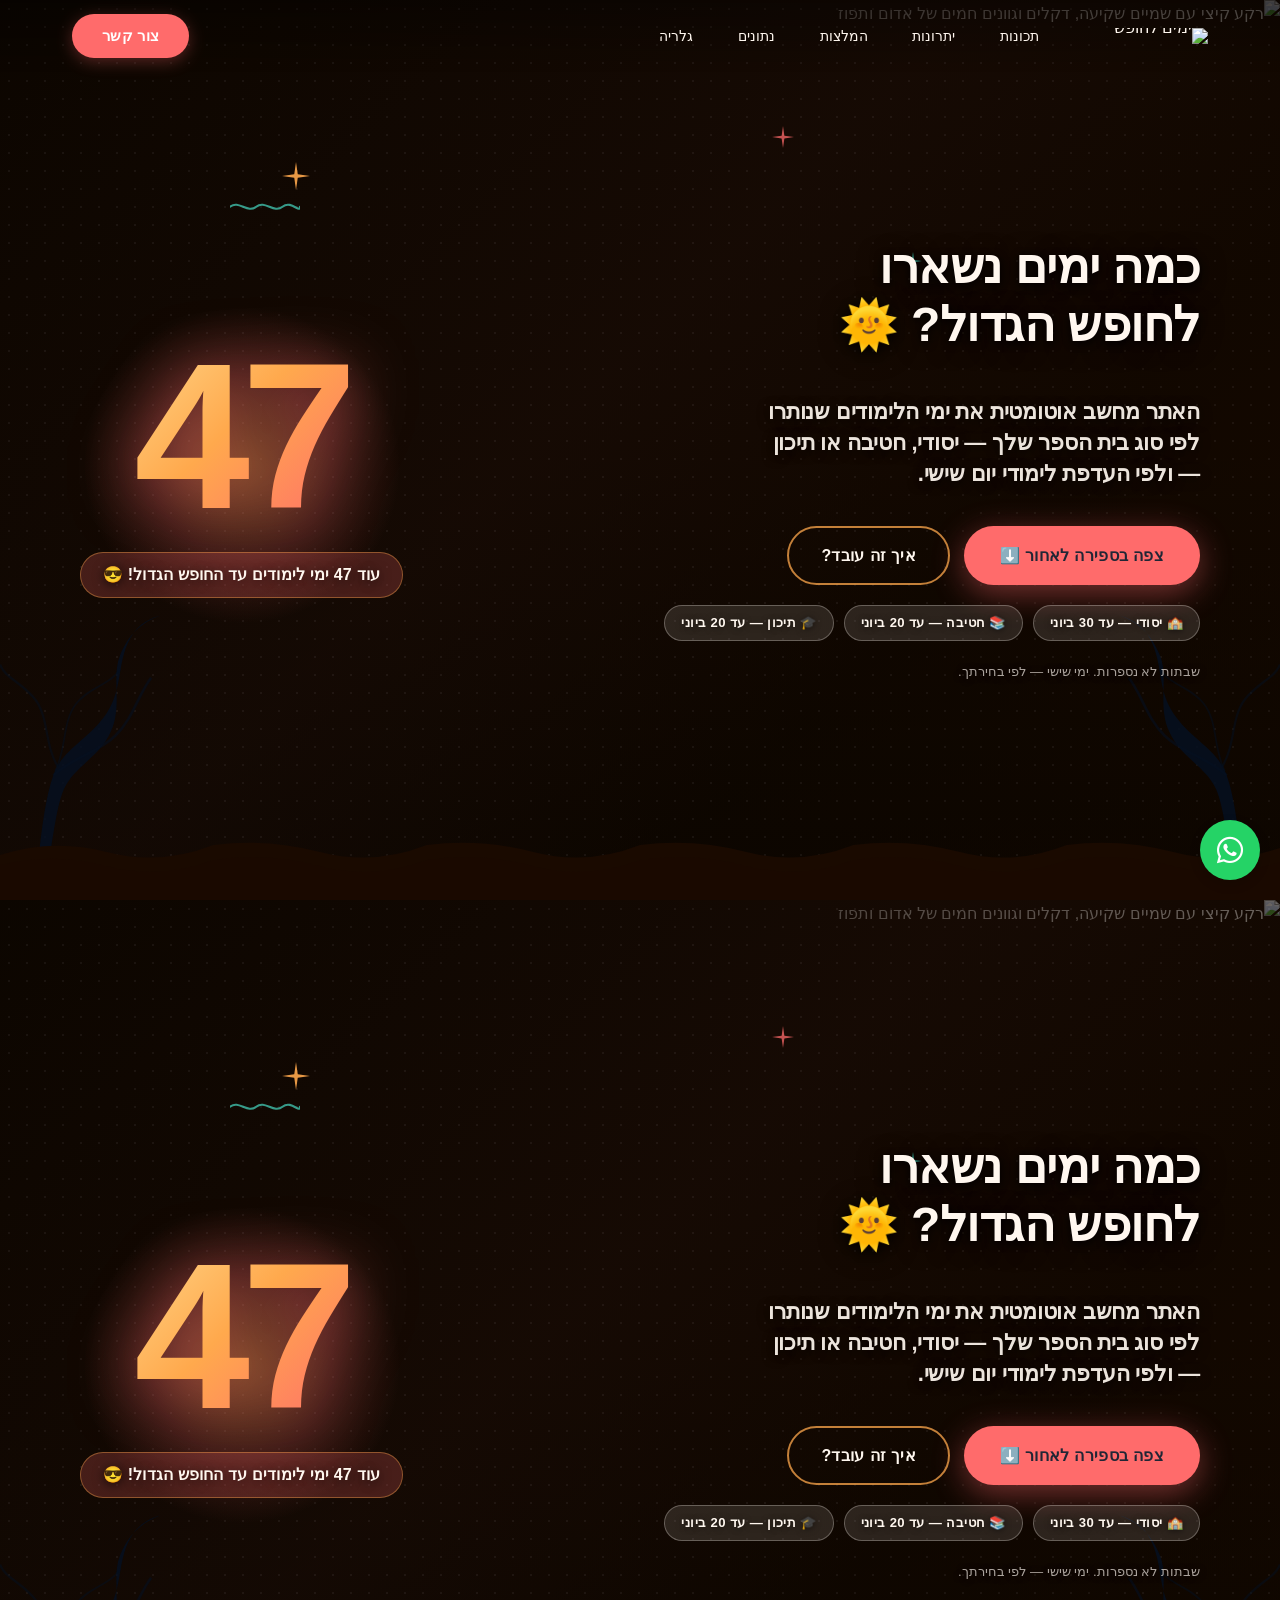
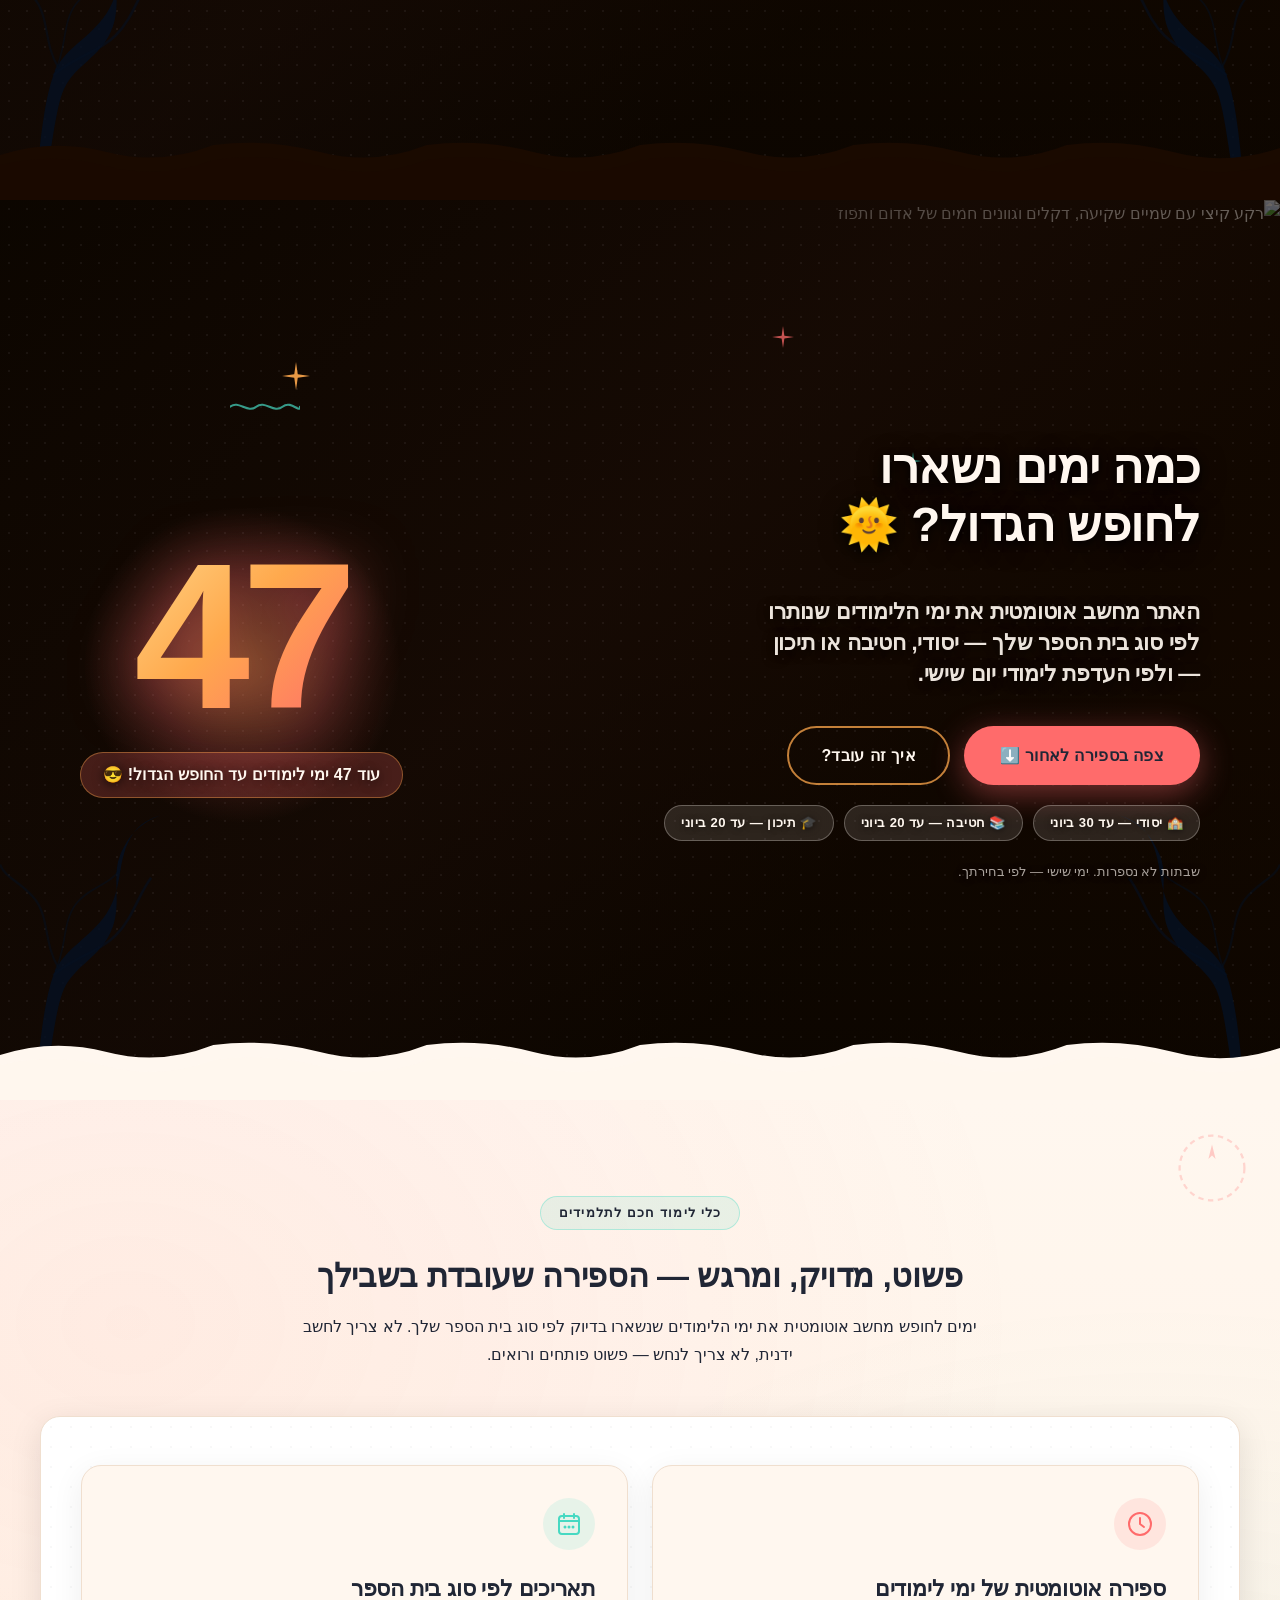
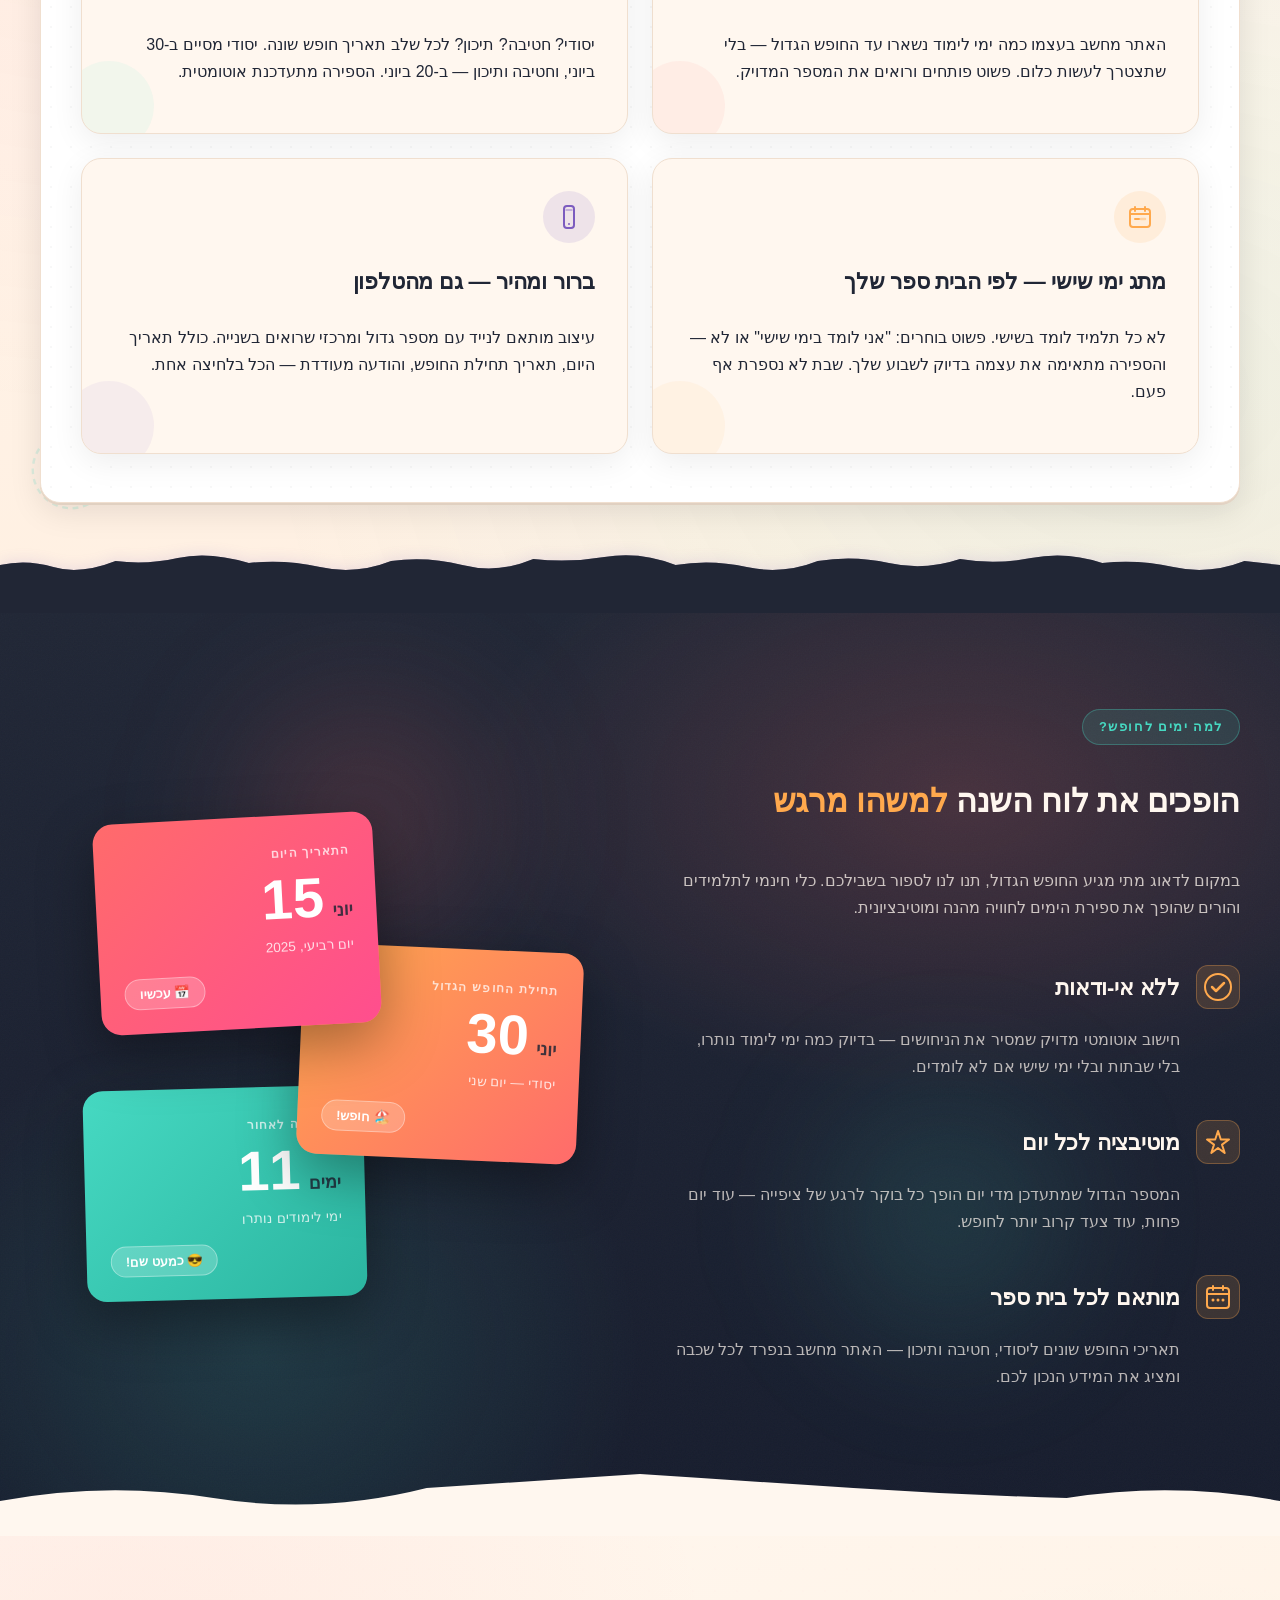
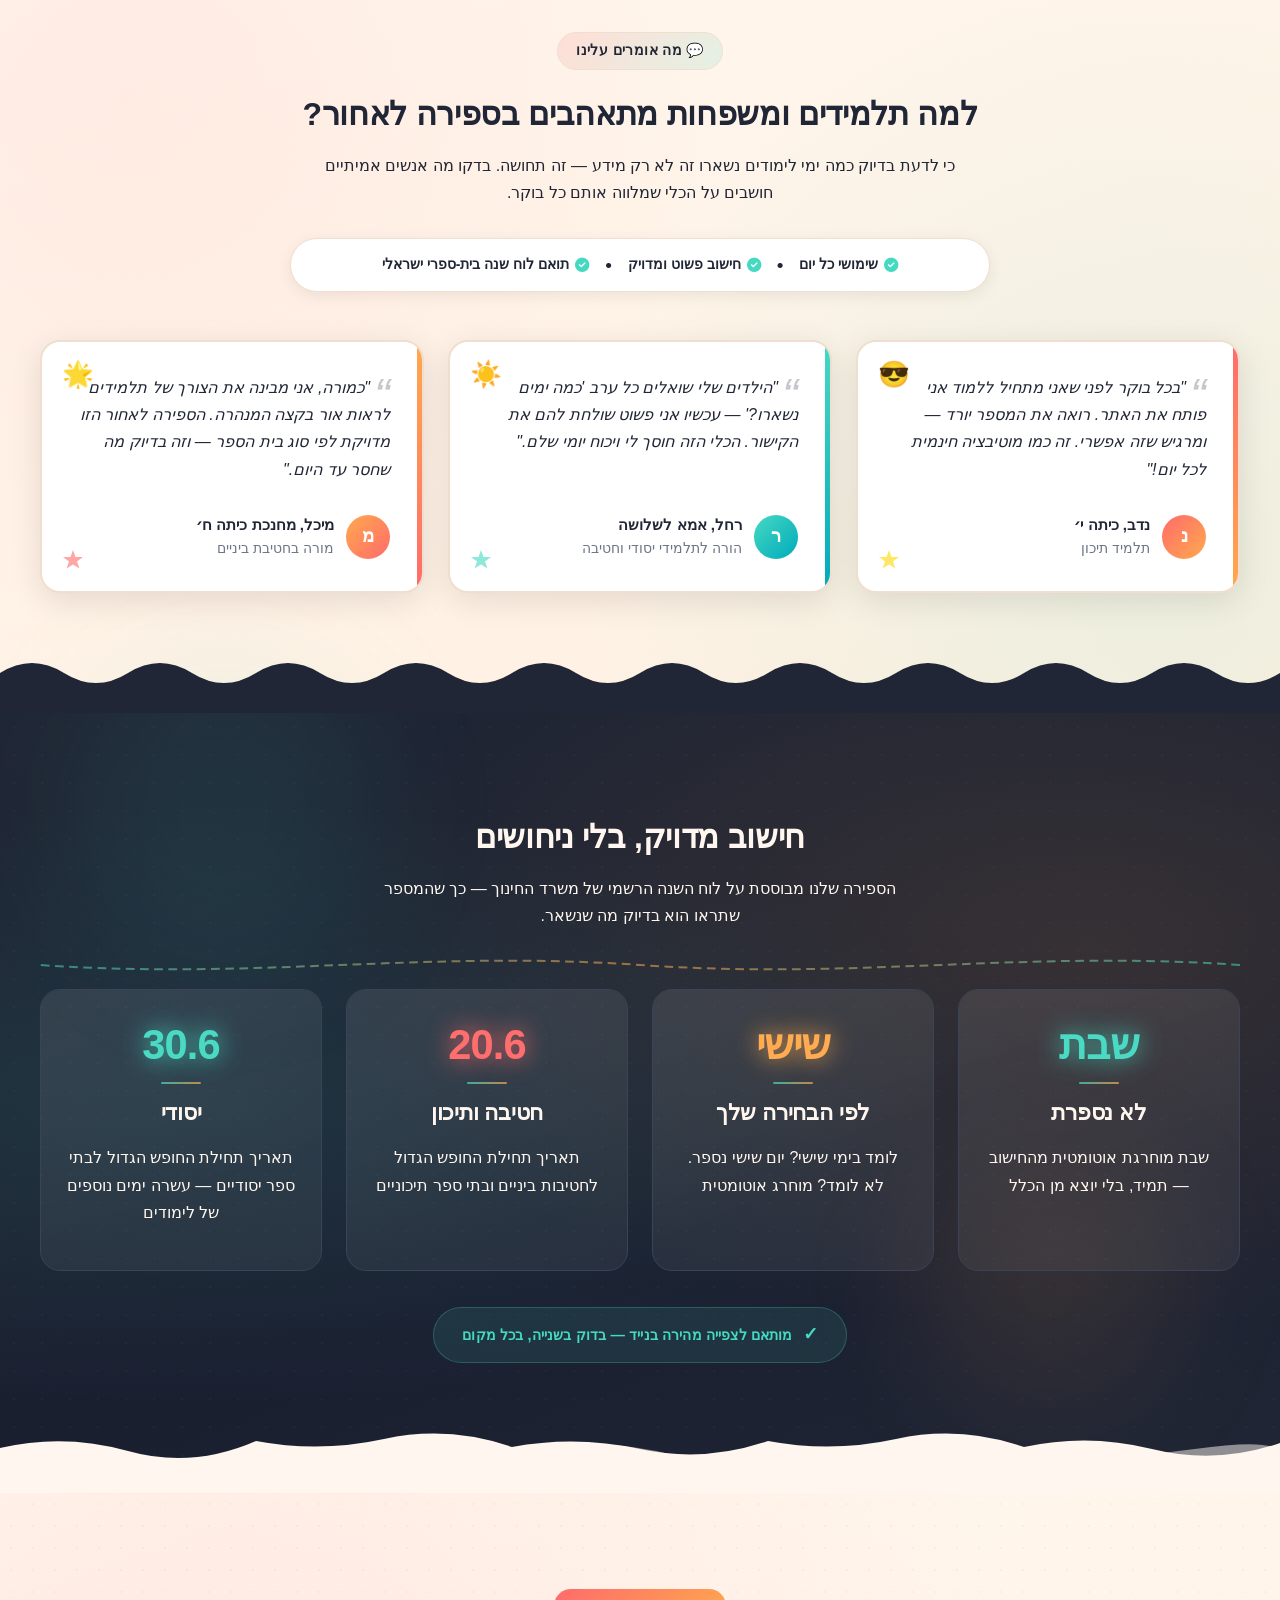
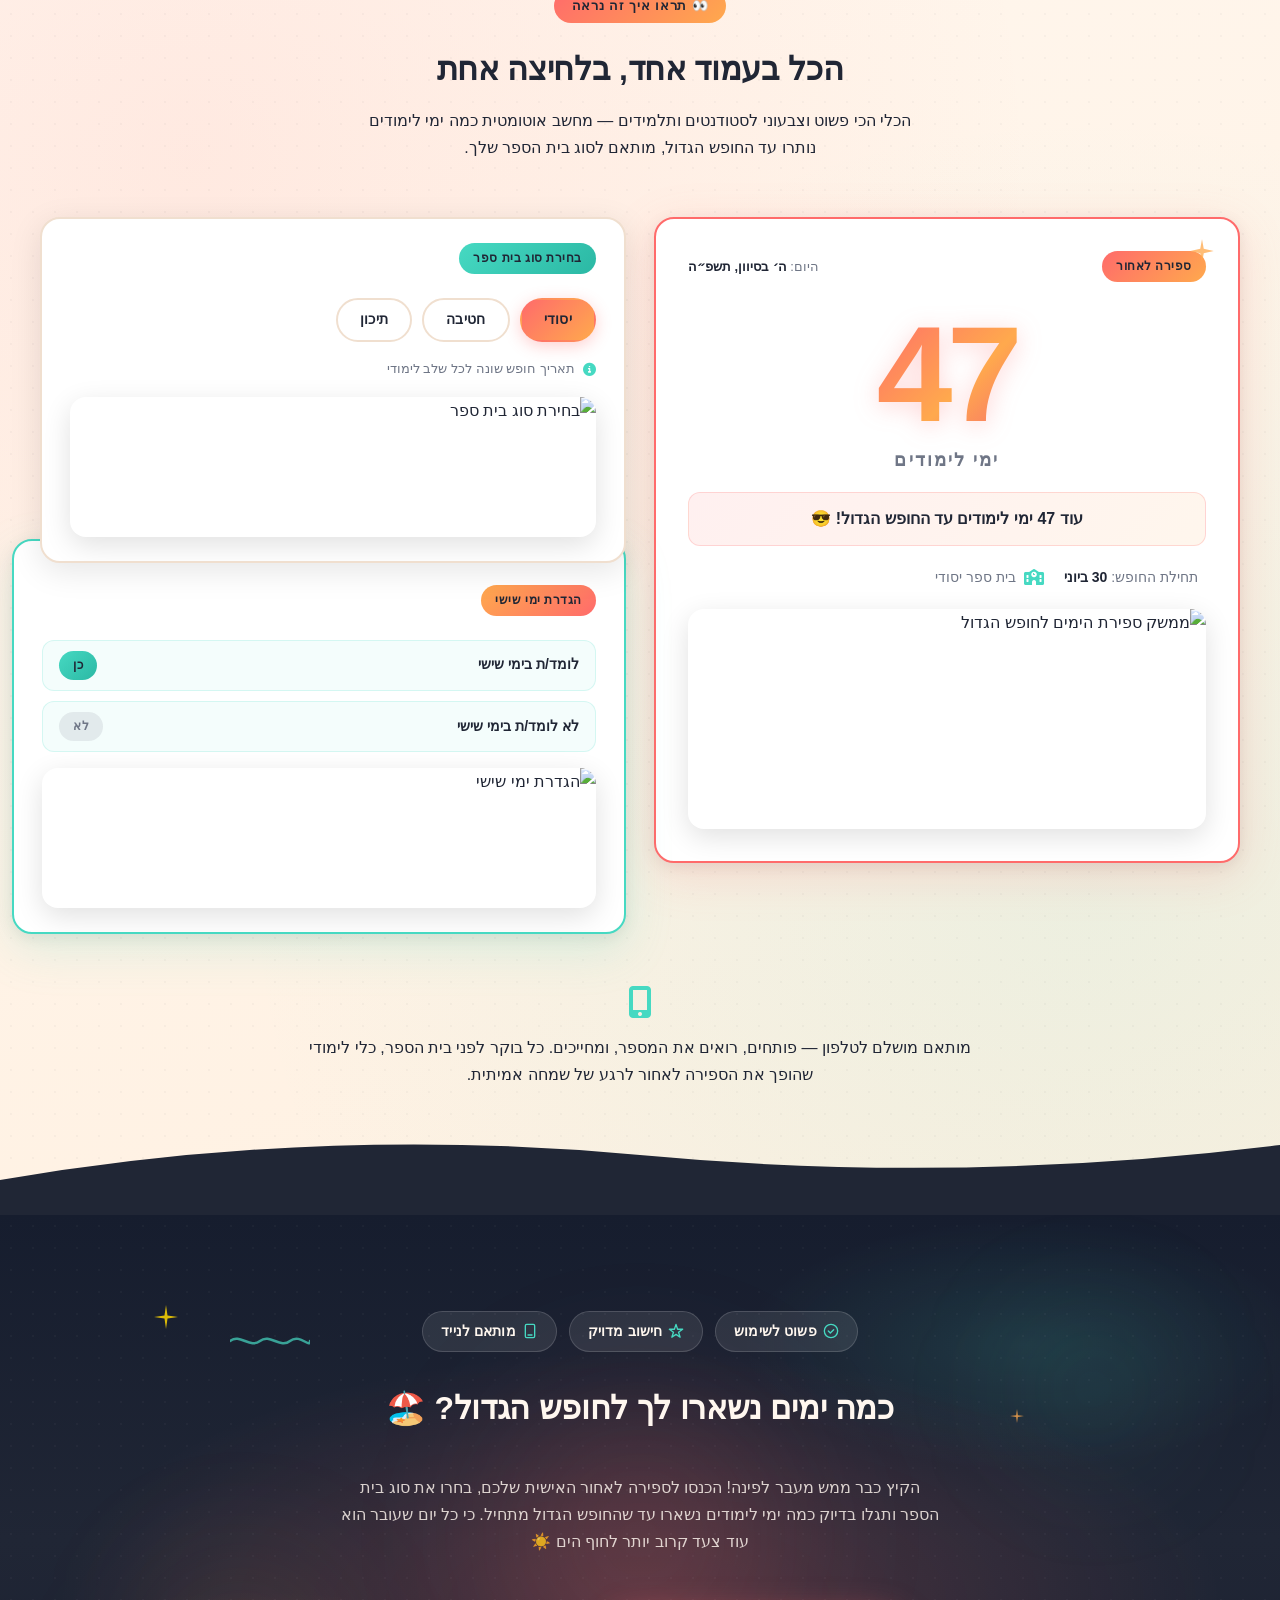
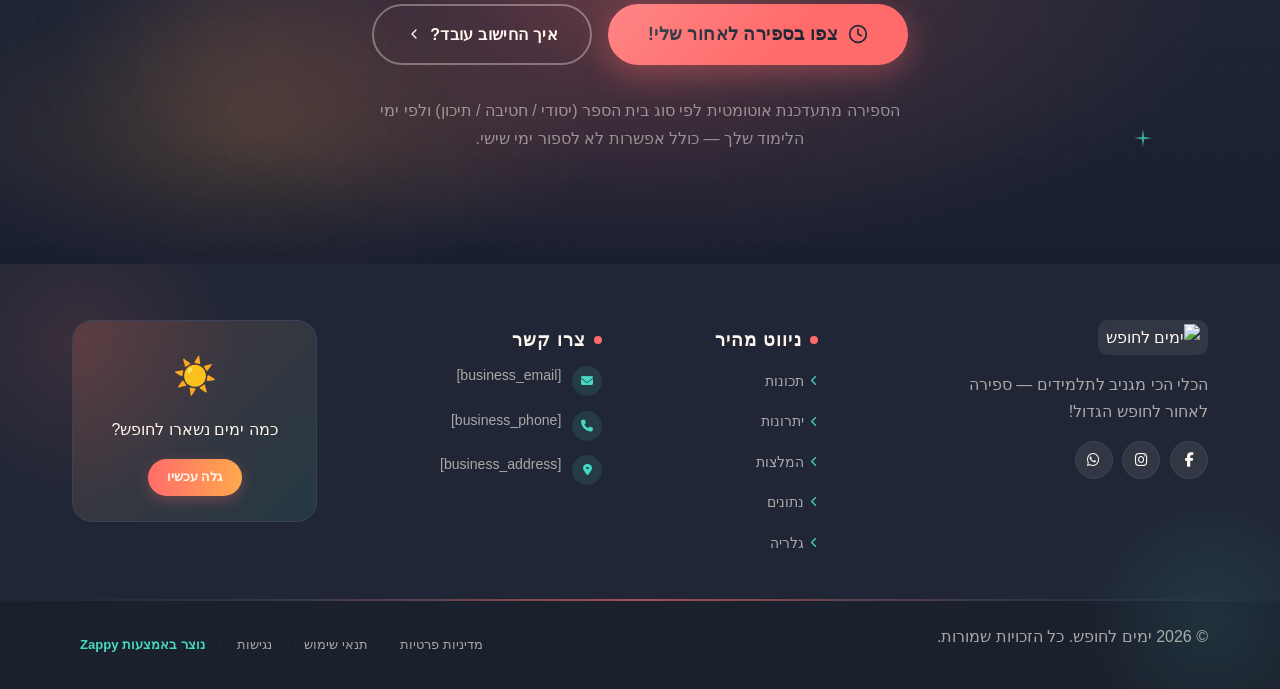
==== commit 0c46cb89: "Background sync: Progressive GitHub Sync" ====
--- a/index.html
+++ b/index.html
@@ -873,6 +873,188 @@
           <stop offset="100%" stop-color="#FFF7EF"></stop>
         </linearGradient>
       </defs>
+      <path d="M0,90 L0,45 Q60,28 120,42 T240,35 Q300,28 360,42 T480,35 Q540,28 600,42 T720,35 Q780,28 840,42 T960,35 Q1020,28 1080,42 T1200,35 Q1260,28 1320,42 T1440,38 L1440,90 Z" fill="#1a0a00"></path>
+      <path d="M0,90 L0,55 Q60,42 120,56 T240,50 Q300,42 360,56 T480,50 Q540,42 600,56 T720,50 Q780,42 840,56 T960,50 Q1020,42 1080,56 T1200,50 Q1260,42 1320,56 T1440,52 L1440,90 Z" fill="#1a0a00" opacity="0.85"></path>
+    </svg>
+  </div>
+
+</section><section class="index-hero-section" data-layout-spec="בית-hero" dir="rtl" data-hero-type="fullscreen-scrim" id="section-1778258093121-d5jac5doo">
+  <!-- Background image layer -->
+  <div class="index-hero-bg-wrapper">
+    <img data-hero-bg="true" data-placeholder="index-hero-image-1" data-context="Vibrant Israeli summer sky scene at golden hour with warm sunset gradients in coral, orange and amber tones. Soft palm tree silhouettes frame the edges. Abstract school notebook paper details and sun-bleached beach atmosphere in the distance. Stylized, editorial poster aesthetic with halftone texture overlaid. No text, no people, purely atmospheric background for a student vacation countdown website." width="1200" height="700" src="/assets/site-index-hero-image-1.webp" alt="רקע קיצי עם שמיים שקיעה, דקלים וגוונים חמים של אדום ותפוז" class="index-hero-bg-img">
+  </div>
+
+  <!-- Scrim overlay -->
+  <div class="index-hero-scrim" aria-hidden="true"></div>
+
+  <!-- Halftone texture overlay -->
+  <div class="index-hero-halftone" aria-hidden="true"></div>
+
+  <!-- Decorative: Palm silhouette left -->
+  <svg class="index-hero-palm index-hero-palm--start" aria-hidden="true" data-no-icon-edit="true" viewBox="0 0 180 420" fill="none" xmlns="http://www.w3.org/2000/svg" preserveAspectRatio="xMaxYMax meet">
+    <path d="M140,420 C140,420 135,320 120,280 C110,250 80,240 60,210 C40,180 50,150 30,120 C20,105 0,100 0,100 C20,108 35,120 45,145 C55,170 42,200 55,230 C68,260 95,268 108,295 C122,325 125,420 140,420 Z" fill="#051020" opacity="0.85"></path>
+    <path d="M120,280 C100,260 70,255 50,235 C30,215 25,190 10,170" stroke="#051020" stroke-width="3" opacity="0.6" fill="none"></path>
+    <path d="M115,270 C130,245 125,215 140,195 C155,175 175,170 180,155" stroke="#051020" stroke-width="2.5" opacity="0.5" fill="none"></path>
+    <path d="M118,275 C105,250 110,220 95,200 C80,180 55,178 45,160" stroke="#051020" stroke-width="2" opacity="0.5" fill="none"></path>
+  </svg>
+
+  <!-- Decorative: Palm silhouette right -->
+  <svg class="index-hero-palm index-hero-palm--end" aria-hidden="true" data-no-icon-edit="true" viewBox="0 0 180 420" fill="none" xmlns="http://www.w3.org/2000/svg" preserveAspectRatio="xMinYMax meet">
+    <path d="M40,420 C40,420 45,320 60,280 C70,250 100,240 120,210 C140,180 130,150 150,120 C160,105 180,100 180,100 C160,108 145,120 135,145 C125,170 138,200 125,230 C112,260 85,268 72,295 C58,325 55,420 40,420 Z" fill="#051020" opacity="0.85"></path>
+    <path d="M60,280 C80,260 110,255 130,235 C150,215 155,190 170,170" stroke="#051020" stroke-width="3" opacity="0.6" fill="none"></path>
+    <path d="M65,270 C50,245 55,215 40,195 C25,175 5,170 0,155" stroke="#051020" stroke-width="2.5" opacity="0.5" fill="none"></path>
+    <path d="M62,275 C75,250 70,220 85,200 C100,180 125,178 135,160" stroke="#051020" stroke-width="2" opacity="0.5" fill="none"></path>
+  </svg>
+
+  <!-- Decorative: Star sparkles -->
+  <svg class="index-hero-star index-hero-star--1" aria-hidden="true" data-no-icon-edit="true" viewBox="0 0 24 24" fill="none" xmlns="http://www.w3.org/2000/svg">
+    <path d="M12 0 L13.5 10.5 L24 12 L13.5 13.5 L12 24 L10.5 13.5 L0 12 L10.5 10.5 Z" fill="#FFA94D" opacity="0.9"></path>
+  </svg>
+  <svg class="index-hero-star index-hero-star--2" aria-hidden="true" data-no-icon-edit="true" viewBox="0 0 24 24" fill="none" xmlns="http://www.w3.org/2000/svg">
+    <path d="M12 0 L13.5 10.5 L24 12 L13.5 13.5 L12 24 L10.5 13.5 L0 12 L10.5 10.5 Z" fill="#46D9C2" opacity="0.8"></path>
+  </svg>
+  <svg class="index-hero-star index-hero-star--3" aria-hidden="true" data-no-icon-edit="true" viewBox="0 0 24 24" fill="none" xmlns="http://www.w3.org/2000/svg">
+    <path d="M12 0 L13.5 10.5 L24 12 L13.5 13.5 L12 24 L10.5 13.5 L0 12 L10.5 10.5 Z" fill="#FF6B6B" opacity="0.75"></path>
+  </svg>
+
+  <!-- Decorative: Teal squiggle -->
+  <svg class="index-hero-squiggle" aria-hidden="true" data-no-icon-edit="true" viewBox="0 0 80 20" fill="none" xmlns="http://www.w3.org/2000/svg">
+    <path d="M0,10 C10,2 20,18 30,10 C40,2 50,18 60,10 C70,2 80,18 80,10" stroke="#46D9C2" stroke-width="2.5" stroke-linecap="round" fill="none" opacity="0.7"></path>
+  </svg>
+
+  <!-- Main hero content -->
+  <div class="index-hero-container">
+
+    <!-- START (right) quadrant: text content -->
+    <div class="index-hero-content">
+      <h1 class="index-hero-h1">כמה ימים נשארו<br>לחופש הגדול? 🌞</h1>
+      <h3 class="index-hero-subtitle">האתר מחשב אוטומטית את ימי הלימודים שנותרו לפי סוג בית הספר שלך — יסודי, חטיבה או תיכון — ולפי העדפת לימודי יום שישי.</h3>
+
+      <!-- CTAs -->
+      <div class="index-hero-ctas">
+        <a href="#countdown" class="index-hero-btn-primary">צפה בספירה לאחור ⬇️</a>
+        <a href="#how-it-works" class="index-hero-btn-secondary">איך זה עובד?</a>
+      </div>
+
+      <!-- School type badges -->
+      <div class="index-hero-badges">
+        <span class="index-hero-badge">🏫 יסודי — עד 30 ביוני</span>
+        <span class="index-hero-badge">📚 חטיבה — עד 20 ביוני</span>
+        <span class="index-hero-badge">🎓 תיכון — עד 20 ביוני</span>
+      </div>
+      <p class="index-hero-note">שבתות לא נספרות. ימי שישי — לפי בחירתך.</p>
+    </div>
+
+    <!-- CENTER-TO-END: Giant countdown number -->
+    <div class="index-hero-countdown-display">
+      <div class="index-hero-countdown-glow" aria-hidden="true"></div>
+      <div class="index-hero-countdown-number">47</div>
+      <div class="index-hero-countdown-label">עוד 47 ימי לימודים עד החופש הגדול! 😎</div>
+    </div>
+
+  </div>
+
+  <!-- Bottom heatwave SVG divider -->
+  <div class="index-hero-divider-wrapper">
+    <svg data-no-icon-edit="true" aria-hidden="true" viewBox="0 0 1440 90" preserveAspectRatio="none" xmlns="http://www.w3.org/2000/svg">
+      <defs>
+        <linearGradient id="heroWaveFill-dup-1778258093121-0" x1="0%" y1="0%" x2="100%" y2="0%">
+          <stop offset="0%" stop-color="#FFF7EF"></stop>
+          <stop offset="50%" stop-color="#FFE8D0"></stop>
+          <stop offset="100%" stop-color="#FFF7EF"></stop>
+        </linearGradient>
+      </defs>
+      <path d="M0,90 L0,45 Q60,28 120,42 T240,35 Q300,28 360,42 T480,35 Q540,28 600,42 T720,35 Q780,28 840,42 T960,35 Q1020,28 1080,42 T1200,35 Q1260,28 1320,42 T1440,38 L1440,90 Z" fill="#1a0a00"></path>
+      <path d="M0,90 L0,55 Q60,42 120,56 T240,50 Q300,42 360,56 T480,50 Q540,42 600,56 T720,50 Q780,42 840,56 T960,50 Q1020,42 1080,56 T1200,50 Q1260,42 1320,56 T1440,52 L1440,90 Z" fill="#1a0a00" opacity="0.85"></path>
+    </svg>
+  </div>
+
+</section><section class="index-hero-section" data-layout-spec="בית-hero" dir="rtl" data-hero-type="fullscreen-scrim" id="section-1778258093121-d5jac5doo-dup-1778258121998">
+  <!-- Background image layer -->
+  <div class="index-hero-bg-wrapper">
+    <img data-hero-bg="true" data-placeholder="index-hero-image-1" data-context="Vibrant Israeli summer sky scene at golden hour with warm sunset gradients in coral, orange and amber tones. Soft palm tree silhouettes frame the edges. Abstract school notebook paper details and sun-bleached beach atmosphere in the distance. Stylized, editorial poster aesthetic with halftone texture overlaid. No text, no people, purely atmospheric background for a student vacation countdown website." width="1200" height="700" src="/assets/site-index-hero-image-1.webp" alt="רקע קיצי עם שמיים שקיעה, דקלים וגוונים חמים של אדום ותפוז" class="index-hero-bg-img">
+  </div>
+
+  <!-- Scrim overlay -->
+  <div class="index-hero-scrim" aria-hidden="true"></div>
+
+  <!-- Halftone texture overlay -->
+  <div class="index-hero-halftone" aria-hidden="true"></div>
+
+  <!-- Decorative: Palm silhouette left -->
+  <svg class="index-hero-palm index-hero-palm--start" aria-hidden="true" data-no-icon-edit="true" viewBox="0 0 180 420" fill="none" xmlns="http://www.w3.org/2000/svg" preserveAspectRatio="xMaxYMax meet">
+    <path d="M140,420 C140,420 135,320 120,280 C110,250 80,240 60,210 C40,180 50,150 30,120 C20,105 0,100 0,100 C20,108 35,120 45,145 C55,170 42,200 55,230 C68,260 95,268 108,295 C122,325 125,420 140,420 Z" fill="#051020" opacity="0.85"></path>
+    <path d="M120,280 C100,260 70,255 50,235 C30,215 25,190 10,170" stroke="#051020" stroke-width="3" opacity="0.6" fill="none"></path>
+    <path d="M115,270 C130,245 125,215 140,195 C155,175 175,170 180,155" stroke="#051020" stroke-width="2.5" opacity="0.5" fill="none"></path>
+    <path d="M118,275 C105,250 110,220 95,200 C80,180 55,178 45,160" stroke="#051020" stroke-width="2" opacity="0.5" fill="none"></path>
+  </svg>
+
+  <!-- Decorative: Palm silhouette right -->
+  <svg class="index-hero-palm index-hero-palm--end" aria-hidden="true" data-no-icon-edit="true" viewBox="0 0 180 420" fill="none" xmlns="http://www.w3.org/2000/svg" preserveAspectRatio="xMinYMax meet">
+    <path d="M40,420 C40,420 45,320 60,280 C70,250 100,240 120,210 C140,180 130,150 150,120 C160,105 180,100 180,100 C160,108 145,120 135,145 C125,170 138,200 125,230 C112,260 85,268 72,295 C58,325 55,420 40,420 Z" fill="#051020" opacity="0.85"></path>
+    <path d="M60,280 C80,260 110,255 130,235 C150,215 155,190 170,170" stroke="#051020" stroke-width="3" opacity="0.6" fill="none"></path>
+    <path d="M65,270 C50,245 55,215 40,195 C25,175 5,170 0,155" stroke="#051020" stroke-width="2.5" opacity="0.5" fill="none"></path>
+    <path d="M62,275 C75,250 70,220 85,200 C100,180 125,178 135,160" stroke="#051020" stroke-width="2" opacity="0.5" fill="none"></path>
+  </svg>
+
+  <!-- Decorative: Star sparkles -->
+  <svg class="index-hero-star index-hero-star--1" aria-hidden="true" data-no-icon-edit="true" viewBox="0 0 24 24" fill="none" xmlns="http://www.w3.org/2000/svg">
+    <path d="M12 0 L13.5 10.5 L24 12 L13.5 13.5 L12 24 L10.5 13.5 L0 12 L10.5 10.5 Z" fill="#FFA94D" opacity="0.9"></path>
+  </svg>
+  <svg class="index-hero-star index-hero-star--2" aria-hidden="true" data-no-icon-edit="true" viewBox="0 0 24 24" fill="none" xmlns="http://www.w3.org/2000/svg">
+    <path d="M12 0 L13.5 10.5 L24 12 L13.5 13.5 L12 24 L10.5 13.5 L0 12 L10.5 10.5 Z" fill="#46D9C2" opacity="0.8"></path>
+  </svg>
+  <svg class="index-hero-star index-hero-star--3" aria-hidden="true" data-no-icon-edit="true" viewBox="0 0 24 24" fill="none" xmlns="http://www.w3.org/2000/svg">
+    <path d="M12 0 L13.5 10.5 L24 12 L13.5 13.5 L12 24 L10.5 13.5 L0 12 L10.5 10.5 Z" fill="#FF6B6B" opacity="0.75"></path>
+  </svg>
+
+  <!-- Decorative: Teal squiggle -->
+  <svg class="index-hero-squiggle" aria-hidden="true" data-no-icon-edit="true" viewBox="0 0 80 20" fill="none" xmlns="http://www.w3.org/2000/svg">
+    <path d="M0,10 C10,2 20,18 30,10 C40,2 50,18 60,10 C70,2 80,18 80,10" stroke="#46D9C2" stroke-width="2.5" stroke-linecap="round" fill="none" opacity="0.7"></path>
+  </svg>
+
+  <!-- Main hero content -->
+  <div class="index-hero-container">
+
+    <!-- START (right) quadrant: text content -->
+    <div class="index-hero-content">
+      <h1 class="index-hero-h1">כמה ימים נשארו<br>לחופש הגדול? 🌞</h1>
+      <h3 class="index-hero-subtitle">האתר מחשב אוטומטית את ימי הלימודים שנותרו לפי סוג בית הספר שלך — יסודי, חטיבה או תיכון — ולפי העדפת לימודי יום שישי.</h3>
+
+      <!-- CTAs -->
+      <div class="index-hero-ctas">
+        <a href="#countdown" class="index-hero-btn-primary">צפה בספירה לאחור ⬇️</a>
+        <a href="#how-it-works" class="index-hero-btn-secondary">איך זה עובד?</a>
+      </div>
+
+      <!-- School type badges -->
+      <div class="index-hero-badges">
+        <span class="index-hero-badge">🏫 יסודי — עד 30 ביוני</span>
+        <span class="index-hero-badge">📚 חטיבה — עד 20 ביוני</span>
+        <span class="index-hero-badge">🎓 תיכון — עד 20 ביוני</span>
+      </div>
+      <p class="index-hero-note">שבתות לא נספרות. ימי שישי — לפי בחירתך.</p>
+    </div>
+
+    <!-- CENTER-TO-END: Giant countdown number -->
+    <div class="index-hero-countdown-display">
+      <div class="index-hero-countdown-glow" aria-hidden="true"></div>
+      <div class="index-hero-countdown-number">47</div>
+      <div class="index-hero-countdown-label">עוד 47 ימי לימודים עד החופש הגדול! 😎</div>
+    </div>
+
+  </div>
+
+  <!-- Bottom heatwave SVG divider -->
+  <div class="index-hero-divider-wrapper">
+    <svg data-no-icon-edit="true" aria-hidden="true" viewBox="0 0 1440 90" preserveAspectRatio="none" xmlns="http://www.w3.org/2000/svg">
+      <defs>
+        <linearGradient id="heroWaveFill-dup-1778258093121-0-dup-1778258121998-0" x1="0%" y1="0%" x2="100%" y2="0%">
+          <stop offset="0%" stop-color="#FFF7EF"></stop>
+          <stop offset="50%" stop-color="#FFE8D0"></stop>
+          <stop offset="100%" stop-color="#FFF7EF"></stop>
+        </linearGradient>
+      </defs>
       <path d="M0,90 L0,45 Q60,28 120,42 T240,35 Q300,28 360,42 T480,35 Q540,28 600,42 T720,35 Q780,28 840,42 T960,35 Q1020,28 1080,42 T1200,35 Q1260,28 1320,42 T1440,38 L1440,90 Z" fill="var(--bg-light)"></path>
       <path d="M0,90 L0,55 Q60,42 120,56 T240,50 Q300,42 360,56 T480,50 Q540,42 600,56 T720,50 Q780,42 840,56 T960,50 Q1020,42 1080,56 T1200,50 Q1260,42 1320,56 T1440,52 L1440,90 Z" fill="var(--bg-light)" opacity="0.85"></path>
     </svg>
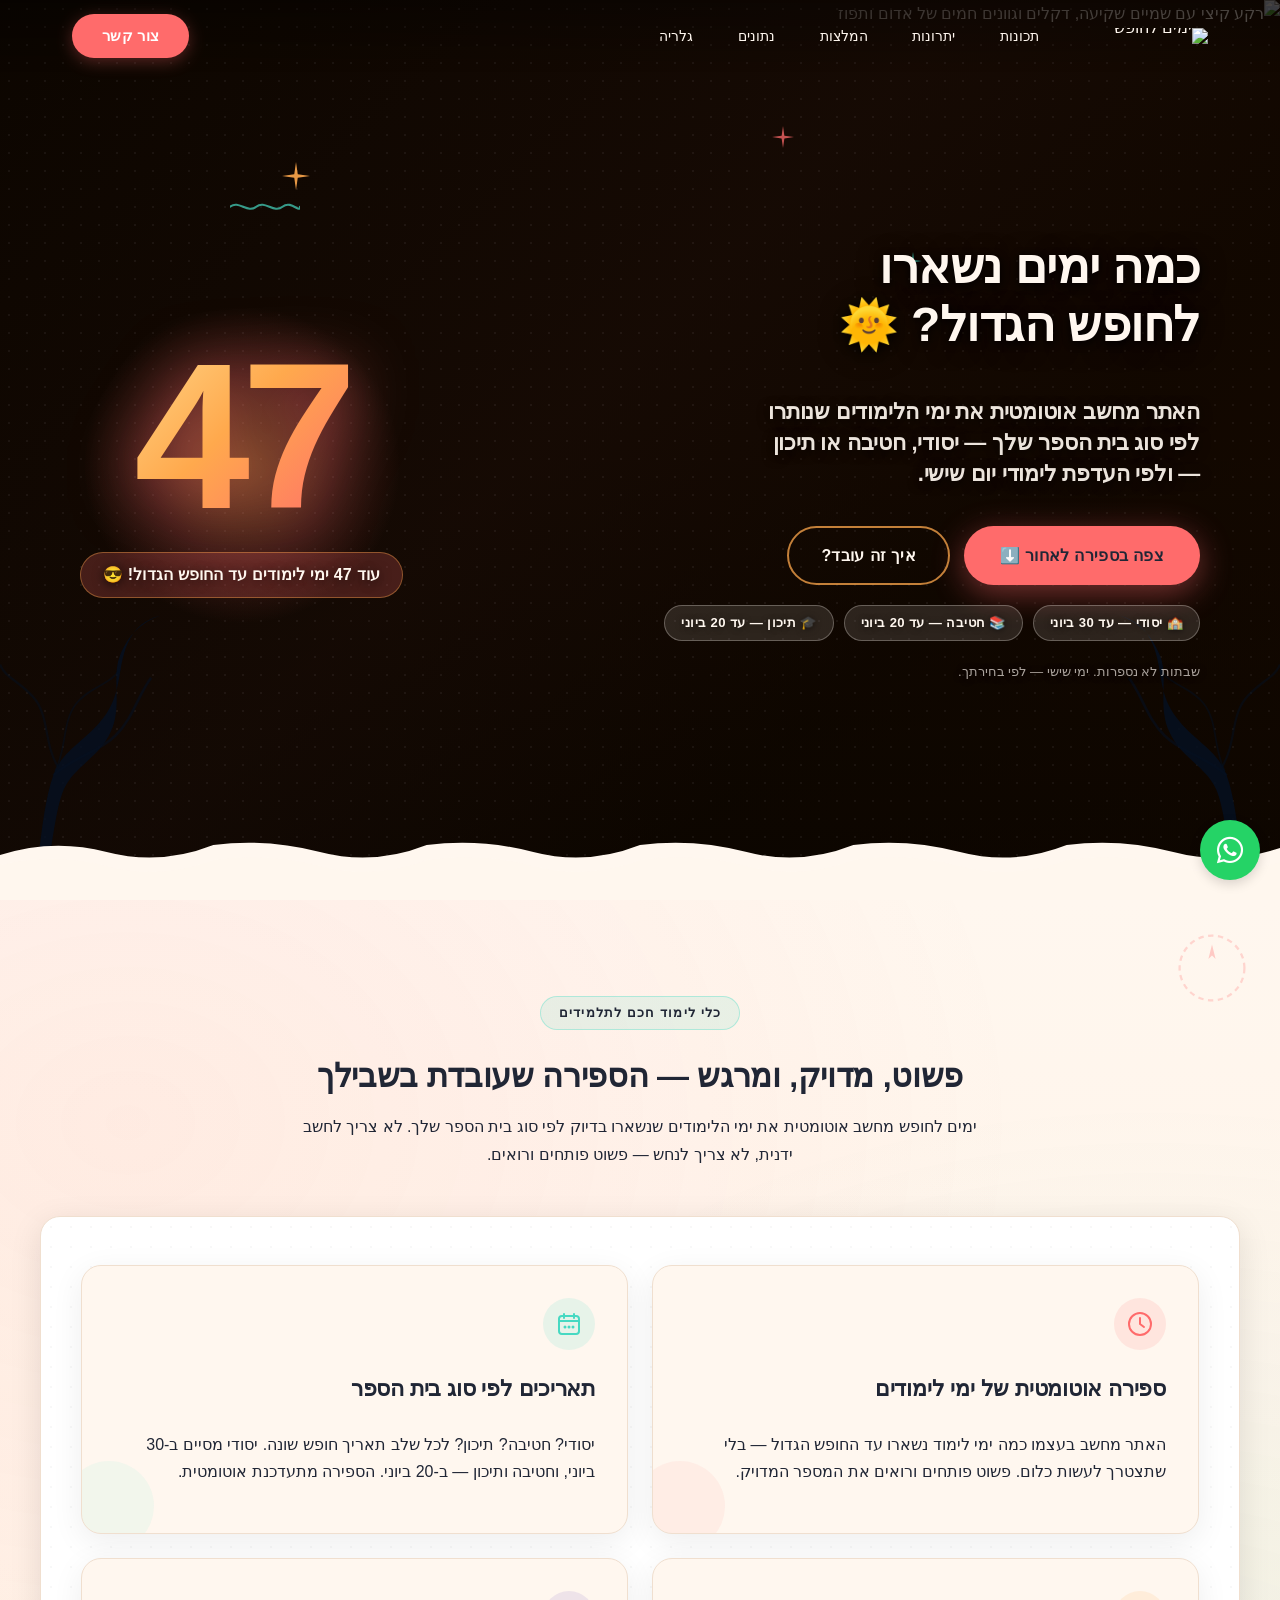
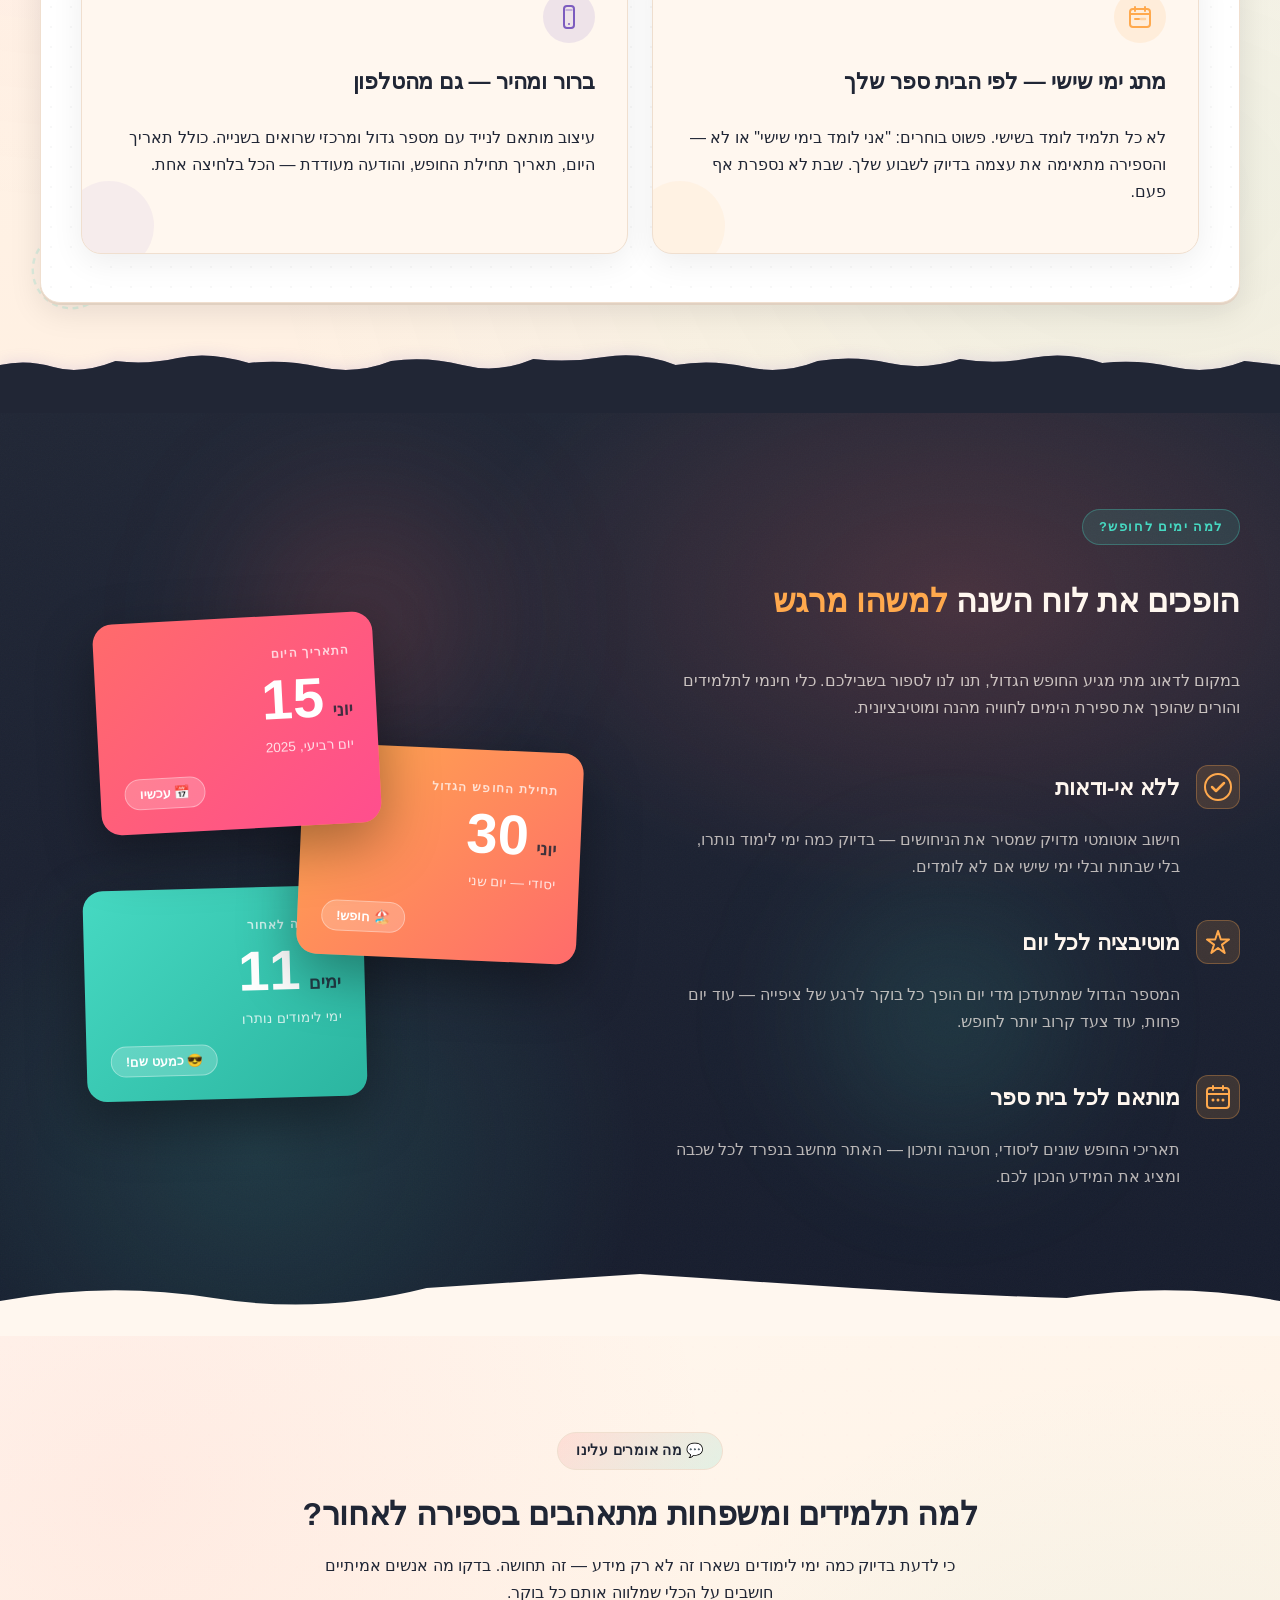
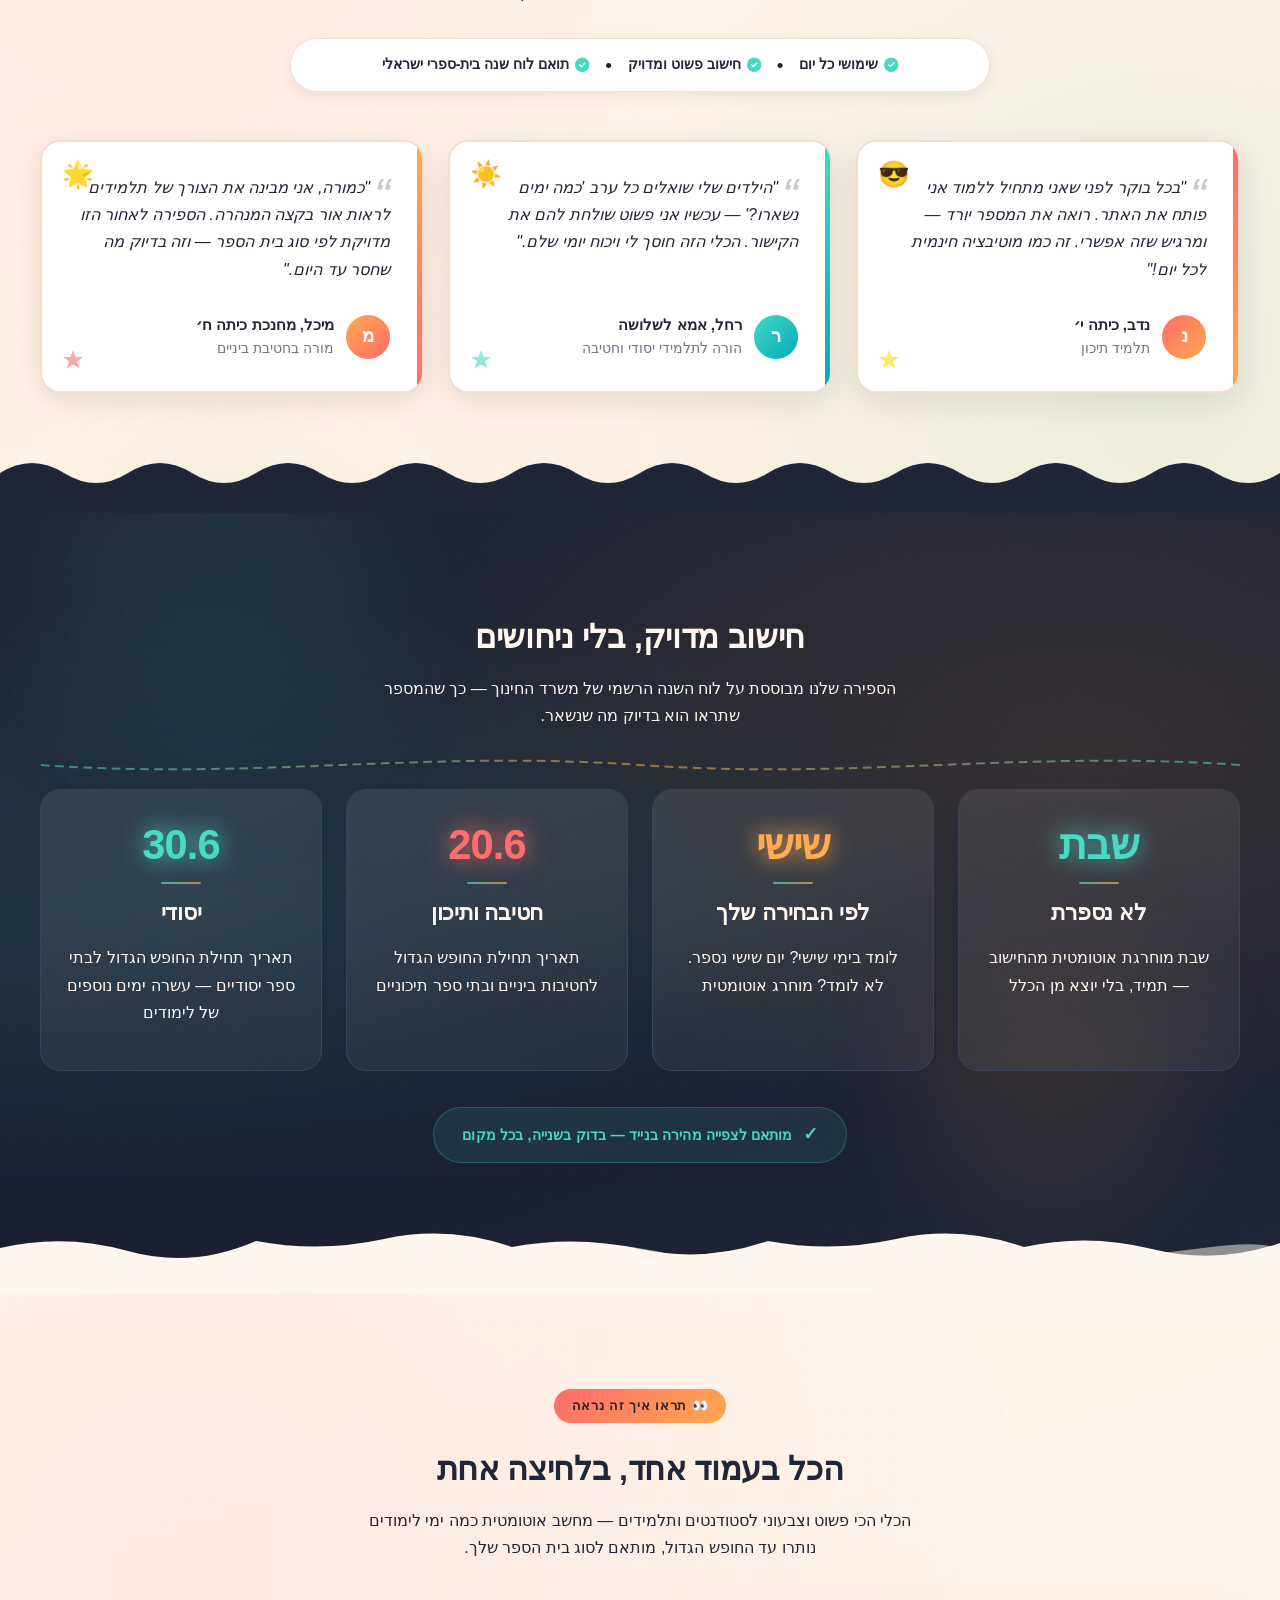
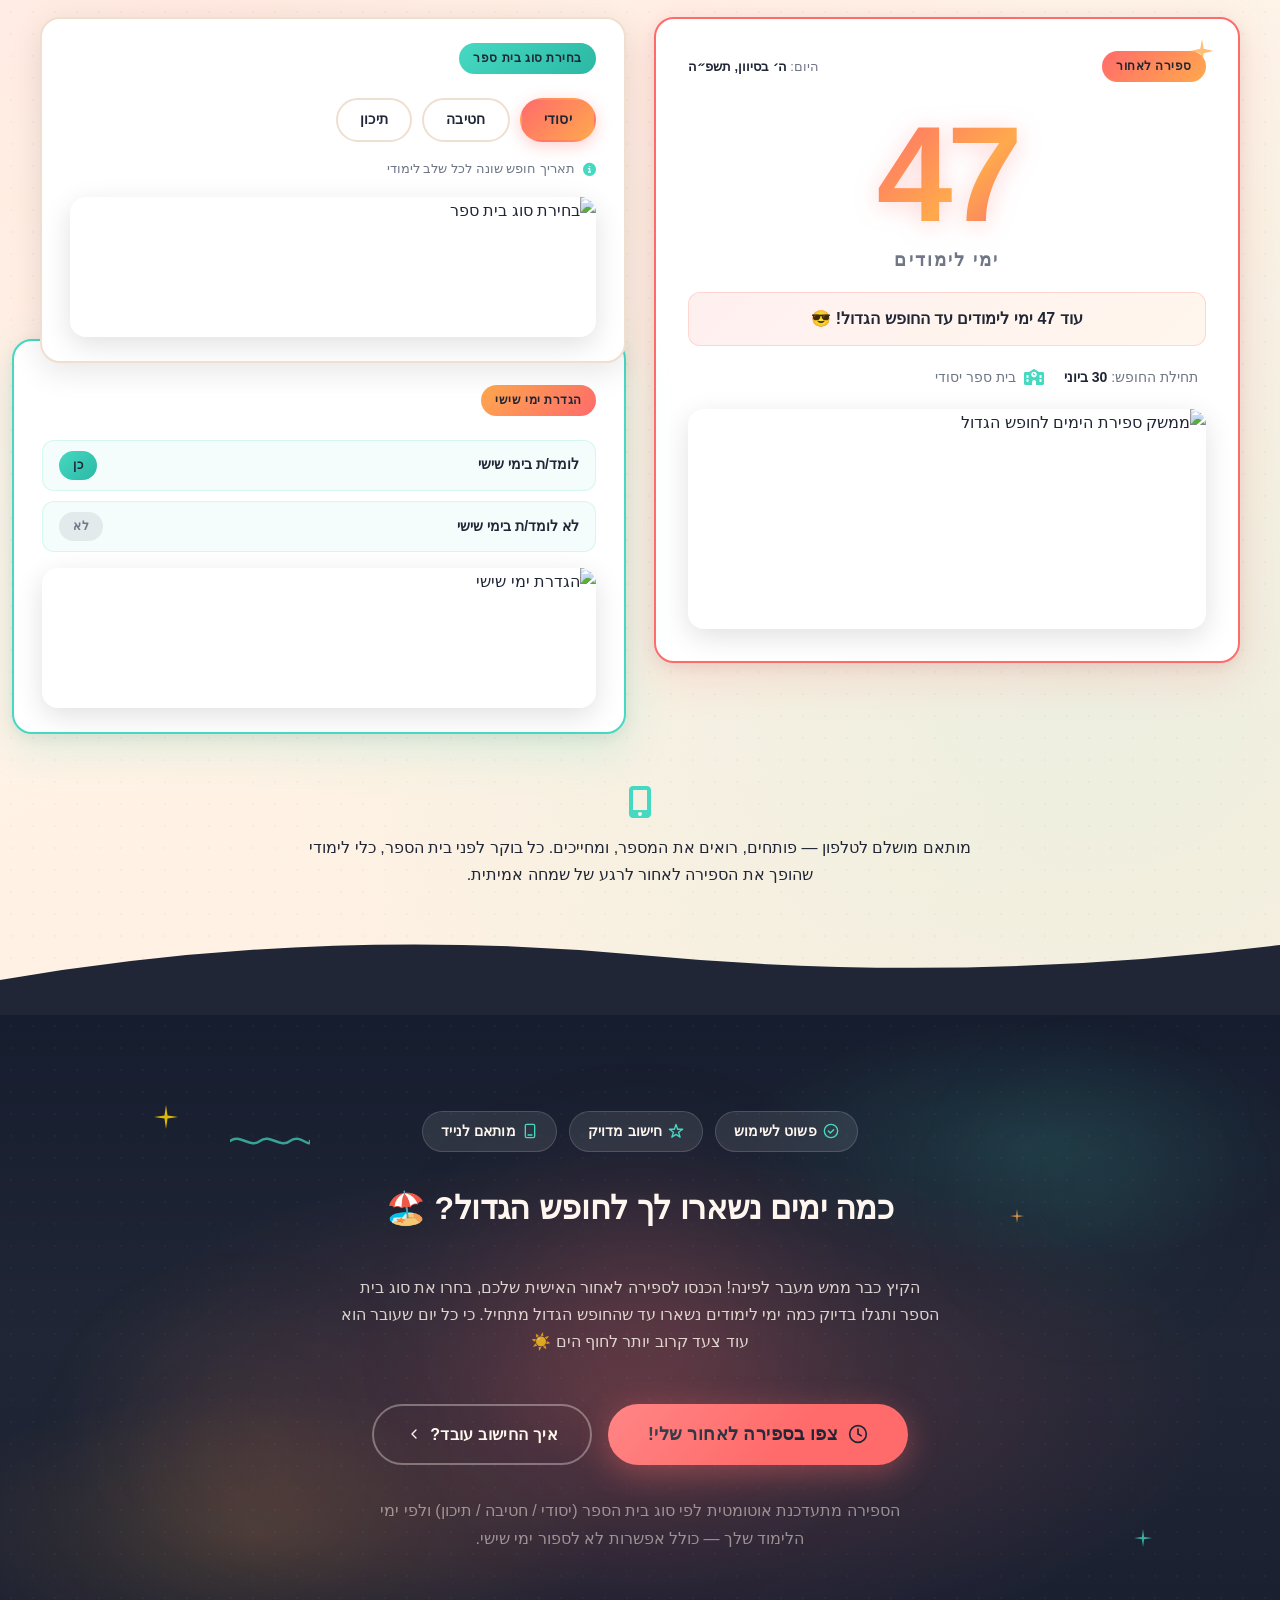
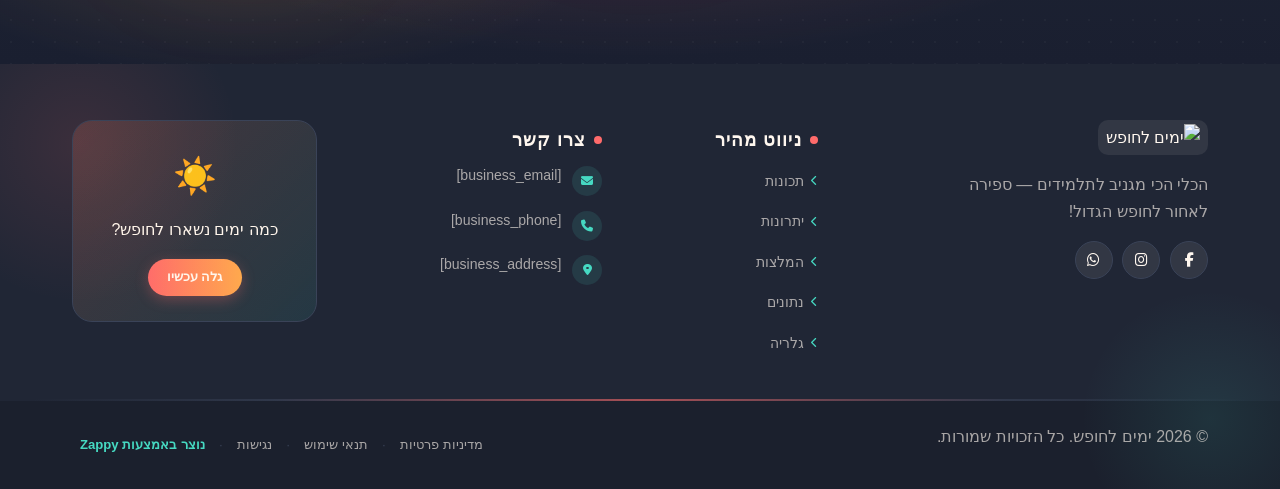
==== commit acbb5f8f: "Background sync: Progressive GitHub Sync" ====
--- a/index.html
+++ b/index.html
@@ -873,188 +873,6 @@
           <stop offset="100%" stop-color="#FFF7EF"></stop>
         </linearGradient>
       </defs>
-      <path d="M0,90 L0,45 Q60,28 120,42 T240,35 Q300,28 360,42 T480,35 Q540,28 600,42 T720,35 Q780,28 840,42 T960,35 Q1020,28 1080,42 T1200,35 Q1260,28 1320,42 T1440,38 L1440,90 Z" fill="#1a0a00"></path>
-      <path d="M0,90 L0,55 Q60,42 120,56 T240,50 Q300,42 360,56 T480,50 Q540,42 600,56 T720,50 Q780,42 840,56 T960,50 Q1020,42 1080,56 T1200,50 Q1260,42 1320,56 T1440,52 L1440,90 Z" fill="#1a0a00" opacity="0.85"></path>
-    </svg>
-  </div>
-
-</section><section class="index-hero-section" data-layout-spec="בית-hero" dir="rtl" data-hero-type="fullscreen-scrim" id="section-1778258093121-d5jac5doo">
-  <!-- Background image layer -->
-  <div class="index-hero-bg-wrapper">
-    <img data-hero-bg="true" data-placeholder="index-hero-image-1" data-context="Vibrant Israeli summer sky scene at golden hour with warm sunset gradients in coral, orange and amber tones. Soft palm tree silhouettes frame the edges. Abstract school notebook paper details and sun-bleached beach atmosphere in the distance. Stylized, editorial poster aesthetic with halftone texture overlaid. No text, no people, purely atmospheric background for a student vacation countdown website." width="1200" height="700" src="/assets/site-index-hero-image-1.webp" alt="רקע קיצי עם שמיים שקיעה, דקלים וגוונים חמים של אדום ותפוז" class="index-hero-bg-img">
-  </div>
-
-  <!-- Scrim overlay -->
-  <div class="index-hero-scrim" aria-hidden="true"></div>
-
-  <!-- Halftone texture overlay -->
-  <div class="index-hero-halftone" aria-hidden="true"></div>
-
-  <!-- Decorative: Palm silhouette left -->
-  <svg class="index-hero-palm index-hero-palm--start" aria-hidden="true" data-no-icon-edit="true" viewBox="0 0 180 420" fill="none" xmlns="http://www.w3.org/2000/svg" preserveAspectRatio="xMaxYMax meet">
-    <path d="M140,420 C140,420 135,320 120,280 C110,250 80,240 60,210 C40,180 50,150 30,120 C20,105 0,100 0,100 C20,108 35,120 45,145 C55,170 42,200 55,230 C68,260 95,268 108,295 C122,325 125,420 140,420 Z" fill="#051020" opacity="0.85"></path>
-    <path d="M120,280 C100,260 70,255 50,235 C30,215 25,190 10,170" stroke="#051020" stroke-width="3" opacity="0.6" fill="none"></path>
-    <path d="M115,270 C130,245 125,215 140,195 C155,175 175,170 180,155" stroke="#051020" stroke-width="2.5" opacity="0.5" fill="none"></path>
-    <path d="M118,275 C105,250 110,220 95,200 C80,180 55,178 45,160" stroke="#051020" stroke-width="2" opacity="0.5" fill="none"></path>
-  </svg>
-
-  <!-- Decorative: Palm silhouette right -->
-  <svg class="index-hero-palm index-hero-palm--end" aria-hidden="true" data-no-icon-edit="true" viewBox="0 0 180 420" fill="none" xmlns="http://www.w3.org/2000/svg" preserveAspectRatio="xMinYMax meet">
-    <path d="M40,420 C40,420 45,320 60,280 C70,250 100,240 120,210 C140,180 130,150 150,120 C160,105 180,100 180,100 C160,108 145,120 135,145 C125,170 138,200 125,230 C112,260 85,268 72,295 C58,325 55,420 40,420 Z" fill="#051020" opacity="0.85"></path>
-    <path d="M60,280 C80,260 110,255 130,235 C150,215 155,190 170,170" stroke="#051020" stroke-width="3" opacity="0.6" fill="none"></path>
-    <path d="M65,270 C50,245 55,215 40,195 C25,175 5,170 0,155" stroke="#051020" stroke-width="2.5" opacity="0.5" fill="none"></path>
-    <path d="M62,275 C75,250 70,220 85,200 C100,180 125,178 135,160" stroke="#051020" stroke-width="2" opacity="0.5" fill="none"></path>
-  </svg>
-
-  <!-- Decorative: Star sparkles -->
-  <svg class="index-hero-star index-hero-star--1" aria-hidden="true" data-no-icon-edit="true" viewBox="0 0 24 24" fill="none" xmlns="http://www.w3.org/2000/svg">
-    <path d="M12 0 L13.5 10.5 L24 12 L13.5 13.5 L12 24 L10.5 13.5 L0 12 L10.5 10.5 Z" fill="#FFA94D" opacity="0.9"></path>
-  </svg>
-  <svg class="index-hero-star index-hero-star--2" aria-hidden="true" data-no-icon-edit="true" viewBox="0 0 24 24" fill="none" xmlns="http://www.w3.org/2000/svg">
-    <path d="M12 0 L13.5 10.5 L24 12 L13.5 13.5 L12 24 L10.5 13.5 L0 12 L10.5 10.5 Z" fill="#46D9C2" opacity="0.8"></path>
-  </svg>
-  <svg class="index-hero-star index-hero-star--3" aria-hidden="true" data-no-icon-edit="true" viewBox="0 0 24 24" fill="none" xmlns="http://www.w3.org/2000/svg">
-    <path d="M12 0 L13.5 10.5 L24 12 L13.5 13.5 L12 24 L10.5 13.5 L0 12 L10.5 10.5 Z" fill="#FF6B6B" opacity="0.75"></path>
-  </svg>
-
-  <!-- Decorative: Teal squiggle -->
-  <svg class="index-hero-squiggle" aria-hidden="true" data-no-icon-edit="true" viewBox="0 0 80 20" fill="none" xmlns="http://www.w3.org/2000/svg">
-    <path d="M0,10 C10,2 20,18 30,10 C40,2 50,18 60,10 C70,2 80,18 80,10" stroke="#46D9C2" stroke-width="2.5" stroke-linecap="round" fill="none" opacity="0.7"></path>
-  </svg>
-
-  <!-- Main hero content -->
-  <div class="index-hero-container">
-
-    <!-- START (right) quadrant: text content -->
-    <div class="index-hero-content">
-      <h1 class="index-hero-h1">כמה ימים נשארו<br>לחופש הגדול? 🌞</h1>
-      <h3 class="index-hero-subtitle">האתר מחשב אוטומטית את ימי הלימודים שנותרו לפי סוג בית הספר שלך — יסודי, חטיבה או תיכון — ולפי העדפת לימודי יום שישי.</h3>
-
-      <!-- CTAs -->
-      <div class="index-hero-ctas">
-        <a href="#countdown" class="index-hero-btn-primary">צפה בספירה לאחור ⬇️</a>
-        <a href="#how-it-works" class="index-hero-btn-secondary">איך זה עובד?</a>
-      </div>
-
-      <!-- School type badges -->
-      <div class="index-hero-badges">
-        <span class="index-hero-badge">🏫 יסודי — עד 30 ביוני</span>
-        <span class="index-hero-badge">📚 חטיבה — עד 20 ביוני</span>
-        <span class="index-hero-badge">🎓 תיכון — עד 20 ביוני</span>
-      </div>
-      <p class="index-hero-note">שבתות לא נספרות. ימי שישי — לפי בחירתך.</p>
-    </div>
-
-    <!-- CENTER-TO-END: Giant countdown number -->
-    <div class="index-hero-countdown-display">
-      <div class="index-hero-countdown-glow" aria-hidden="true"></div>
-      <div class="index-hero-countdown-number">47</div>
-      <div class="index-hero-countdown-label">עוד 47 ימי לימודים עד החופש הגדול! 😎</div>
-    </div>
-
-  </div>
-
-  <!-- Bottom heatwave SVG divider -->
-  <div class="index-hero-divider-wrapper">
-    <svg data-no-icon-edit="true" aria-hidden="true" viewBox="0 0 1440 90" preserveAspectRatio="none" xmlns="http://www.w3.org/2000/svg">
-      <defs>
-        <linearGradient id="heroWaveFill-dup-1778258093121-0" x1="0%" y1="0%" x2="100%" y2="0%">
-          <stop offset="0%" stop-color="#FFF7EF"></stop>
-          <stop offset="50%" stop-color="#FFE8D0"></stop>
-          <stop offset="100%" stop-color="#FFF7EF"></stop>
-        </linearGradient>
-      </defs>
-      <path d="M0,90 L0,45 Q60,28 120,42 T240,35 Q300,28 360,42 T480,35 Q540,28 600,42 T720,35 Q780,28 840,42 T960,35 Q1020,28 1080,42 T1200,35 Q1260,28 1320,42 T1440,38 L1440,90 Z" fill="#1a0a00"></path>
-      <path d="M0,90 L0,55 Q60,42 120,56 T240,50 Q300,42 360,56 T480,50 Q540,42 600,56 T720,50 Q780,42 840,56 T960,50 Q1020,42 1080,56 T1200,50 Q1260,42 1320,56 T1440,52 L1440,90 Z" fill="#1a0a00" opacity="0.85"></path>
-    </svg>
-  </div>
-
-</section><section class="index-hero-section" data-layout-spec="בית-hero" dir="rtl" data-hero-type="fullscreen-scrim" id="section-1778258093121-d5jac5doo-dup-1778258121998">
-  <!-- Background image layer -->
-  <div class="index-hero-bg-wrapper">
-    <img data-hero-bg="true" data-placeholder="index-hero-image-1" data-context="Vibrant Israeli summer sky scene at golden hour with warm sunset gradients in coral, orange and amber tones. Soft palm tree silhouettes frame the edges. Abstract school notebook paper details and sun-bleached beach atmosphere in the distance. Stylized, editorial poster aesthetic with halftone texture overlaid. No text, no people, purely atmospheric background for a student vacation countdown website." width="1200" height="700" src="/assets/site-index-hero-image-1.webp" alt="רקע קיצי עם שמיים שקיעה, דקלים וגוונים חמים של אדום ותפוז" class="index-hero-bg-img">
-  </div>
-
-  <!-- Scrim overlay -->
-  <div class="index-hero-scrim" aria-hidden="true"></div>
-
-  <!-- Halftone texture overlay -->
-  <div class="index-hero-halftone" aria-hidden="true"></div>
-
-  <!-- Decorative: Palm silhouette left -->
-  <svg class="index-hero-palm index-hero-palm--start" aria-hidden="true" data-no-icon-edit="true" viewBox="0 0 180 420" fill="none" xmlns="http://www.w3.org/2000/svg" preserveAspectRatio="xMaxYMax meet">
-    <path d="M140,420 C140,420 135,320 120,280 C110,250 80,240 60,210 C40,180 50,150 30,120 C20,105 0,100 0,100 C20,108 35,120 45,145 C55,170 42,200 55,230 C68,260 95,268 108,295 C122,325 125,420 140,420 Z" fill="#051020" opacity="0.85"></path>
-    <path d="M120,280 C100,260 70,255 50,235 C30,215 25,190 10,170" stroke="#051020" stroke-width="3" opacity="0.6" fill="none"></path>
-    <path d="M115,270 C130,245 125,215 140,195 C155,175 175,170 180,155" stroke="#051020" stroke-width="2.5" opacity="0.5" fill="none"></path>
-    <path d="M118,275 C105,250 110,220 95,200 C80,180 55,178 45,160" stroke="#051020" stroke-width="2" opacity="0.5" fill="none"></path>
-  </svg>
-
-  <!-- Decorative: Palm silhouette right -->
-  <svg class="index-hero-palm index-hero-palm--end" aria-hidden="true" data-no-icon-edit="true" viewBox="0 0 180 420" fill="none" xmlns="http://www.w3.org/2000/svg" preserveAspectRatio="xMinYMax meet">
-    <path d="M40,420 C40,420 45,320 60,280 C70,250 100,240 120,210 C140,180 130,150 150,120 C160,105 180,100 180,100 C160,108 145,120 135,145 C125,170 138,200 125,230 C112,260 85,268 72,295 C58,325 55,420 40,420 Z" fill="#051020" opacity="0.85"></path>
-    <path d="M60,280 C80,260 110,255 130,235 C150,215 155,190 170,170" stroke="#051020" stroke-width="3" opacity="0.6" fill="none"></path>
-    <path d="M65,270 C50,245 55,215 40,195 C25,175 5,170 0,155" stroke="#051020" stroke-width="2.5" opacity="0.5" fill="none"></path>
-    <path d="M62,275 C75,250 70,220 85,200 C100,180 125,178 135,160" stroke="#051020" stroke-width="2" opacity="0.5" fill="none"></path>
-  </svg>
-
-  <!-- Decorative: Star sparkles -->
-  <svg class="index-hero-star index-hero-star--1" aria-hidden="true" data-no-icon-edit="true" viewBox="0 0 24 24" fill="none" xmlns="http://www.w3.org/2000/svg">
-    <path d="M12 0 L13.5 10.5 L24 12 L13.5 13.5 L12 24 L10.5 13.5 L0 12 L10.5 10.5 Z" fill="#FFA94D" opacity="0.9"></path>
-  </svg>
-  <svg class="index-hero-star index-hero-star--2" aria-hidden="true" data-no-icon-edit="true" viewBox="0 0 24 24" fill="none" xmlns="http://www.w3.org/2000/svg">
-    <path d="M12 0 L13.5 10.5 L24 12 L13.5 13.5 L12 24 L10.5 13.5 L0 12 L10.5 10.5 Z" fill="#46D9C2" opacity="0.8"></path>
-  </svg>
-  <svg class="index-hero-star index-hero-star--3" aria-hidden="true" data-no-icon-edit="true" viewBox="0 0 24 24" fill="none" xmlns="http://www.w3.org/2000/svg">
-    <path d="M12 0 L13.5 10.5 L24 12 L13.5 13.5 L12 24 L10.5 13.5 L0 12 L10.5 10.5 Z" fill="#FF6B6B" opacity="0.75"></path>
-  </svg>
-
-  <!-- Decorative: Teal squiggle -->
-  <svg class="index-hero-squiggle" aria-hidden="true" data-no-icon-edit="true" viewBox="0 0 80 20" fill="none" xmlns="http://www.w3.org/2000/svg">
-    <path d="M0,10 C10,2 20,18 30,10 C40,2 50,18 60,10 C70,2 80,18 80,10" stroke="#46D9C2" stroke-width="2.5" stroke-linecap="round" fill="none" opacity="0.7"></path>
-  </svg>
-
-  <!-- Main hero content -->
-  <div class="index-hero-container">
-
-    <!-- START (right) quadrant: text content -->
-    <div class="index-hero-content">
-      <h1 class="index-hero-h1">כמה ימים נשארו<br>לחופש הגדול? 🌞</h1>
-      <h3 class="index-hero-subtitle">האתר מחשב אוטומטית את ימי הלימודים שנותרו לפי סוג בית הספר שלך — יסודי, חטיבה או תיכון — ולפי העדפת לימודי יום שישי.</h3>
-
-      <!-- CTAs -->
-      <div class="index-hero-ctas">
-        <a href="#countdown" class="index-hero-btn-primary">צפה בספירה לאחור ⬇️</a>
-        <a href="#how-it-works" class="index-hero-btn-secondary">איך זה עובד?</a>
-      </div>
-
-      <!-- School type badges -->
-      <div class="index-hero-badges">
-        <span class="index-hero-badge">🏫 יסודי — עד 30 ביוני</span>
-        <span class="index-hero-badge">📚 חטיבה — עד 20 ביוני</span>
-        <span class="index-hero-badge">🎓 תיכון — עד 20 ביוני</span>
-      </div>
-      <p class="index-hero-note">שבתות לא נספרות. ימי שישי — לפי בחירתך.</p>
-    </div>
-
-    <!-- CENTER-TO-END: Giant countdown number -->
-    <div class="index-hero-countdown-display">
-      <div class="index-hero-countdown-glow" aria-hidden="true"></div>
-      <div class="index-hero-countdown-number">47</div>
-      <div class="index-hero-countdown-label">עוד 47 ימי לימודים עד החופש הגדול! 😎</div>
-    </div>
-
-  </div>
-
-  <!-- Bottom heatwave SVG divider -->
-  <div class="index-hero-divider-wrapper">
-    <svg data-no-icon-edit="true" aria-hidden="true" viewBox="0 0 1440 90" preserveAspectRatio="none" xmlns="http://www.w3.org/2000/svg">
-      <defs>
-        <linearGradient id="heroWaveFill-dup-1778258093121-0-dup-1778258121998-0" x1="0%" y1="0%" x2="100%" y2="0%">
-          <stop offset="0%" stop-color="#FFF7EF"></stop>
-          <stop offset="50%" stop-color="#FFE8D0"></stop>
-          <stop offset="100%" stop-color="#FFF7EF"></stop>
-        </linearGradient>
-      </defs>
       <path d="M0,90 L0,45 Q60,28 120,42 T240,35 Q300,28 360,42 T480,35 Q540,28 600,42 T720,35 Q780,28 840,42 T960,35 Q1020,28 1080,42 T1200,35 Q1260,28 1320,42 T1440,38 L1440,90 Z" fill="var(--bg-light)"></path>
       <path d="M0,90 L0,55 Q60,42 120,56 T240,50 Q300,42 360,56 T480,50 Q540,42 600,56 T720,50 Q780,42 840,56 T960,50 Q1020,42 1080,56 T1200,50 Q1260,42 1320,56 T1440,52 L1440,90 Z" fill="var(--bg-light)" opacity="0.85"></path>
     </svg>
